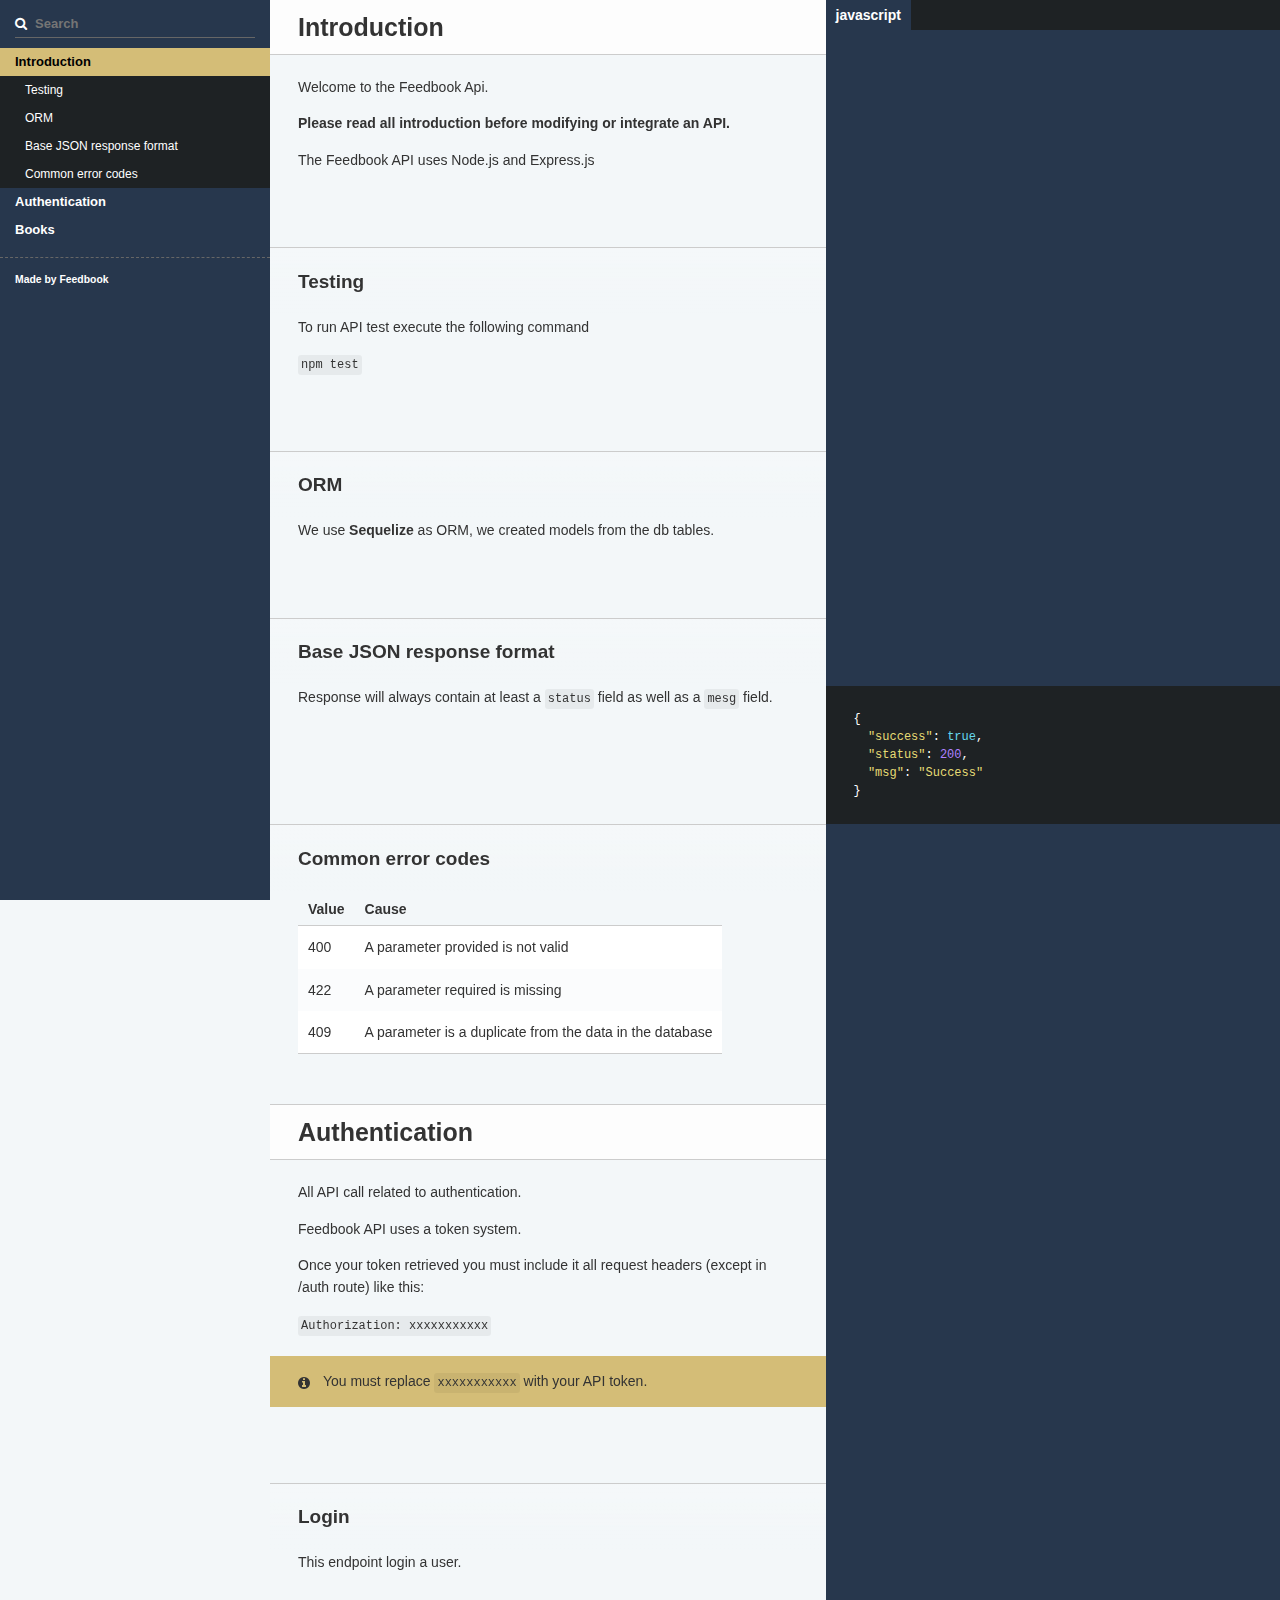
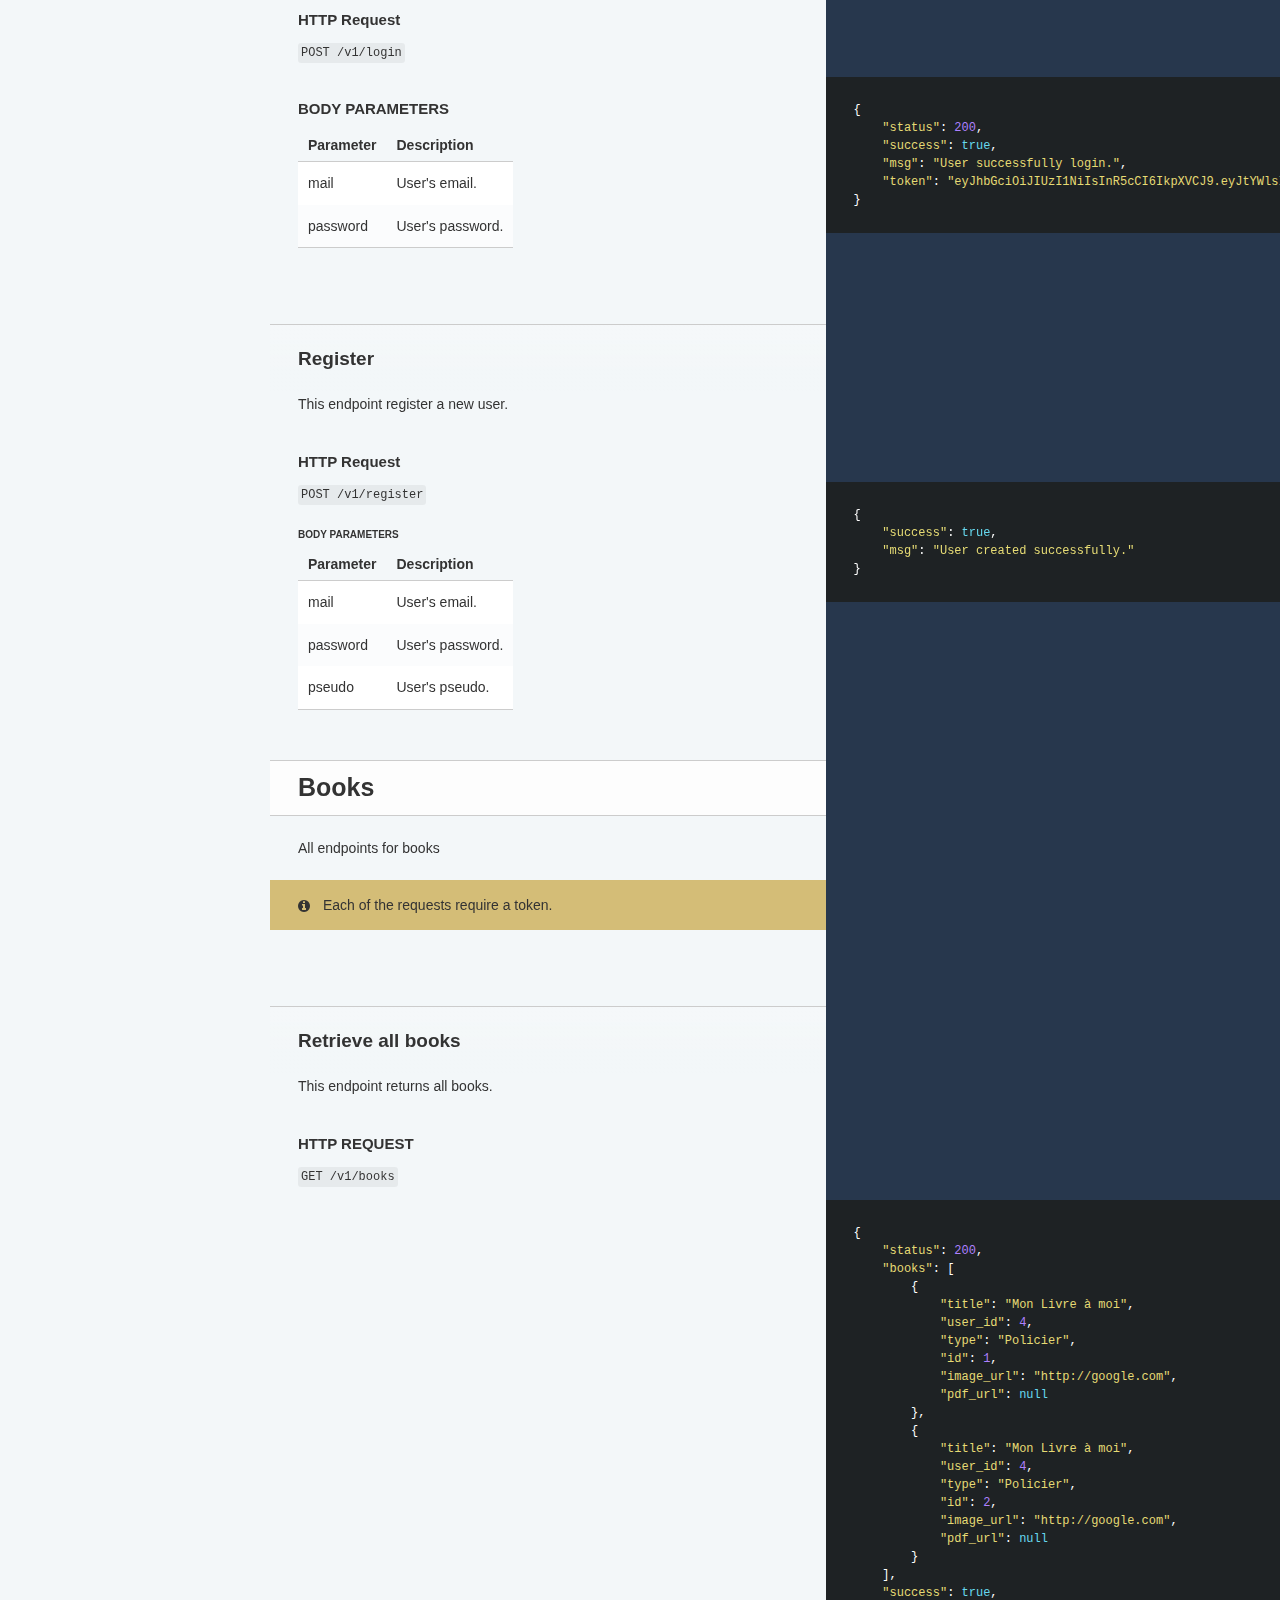
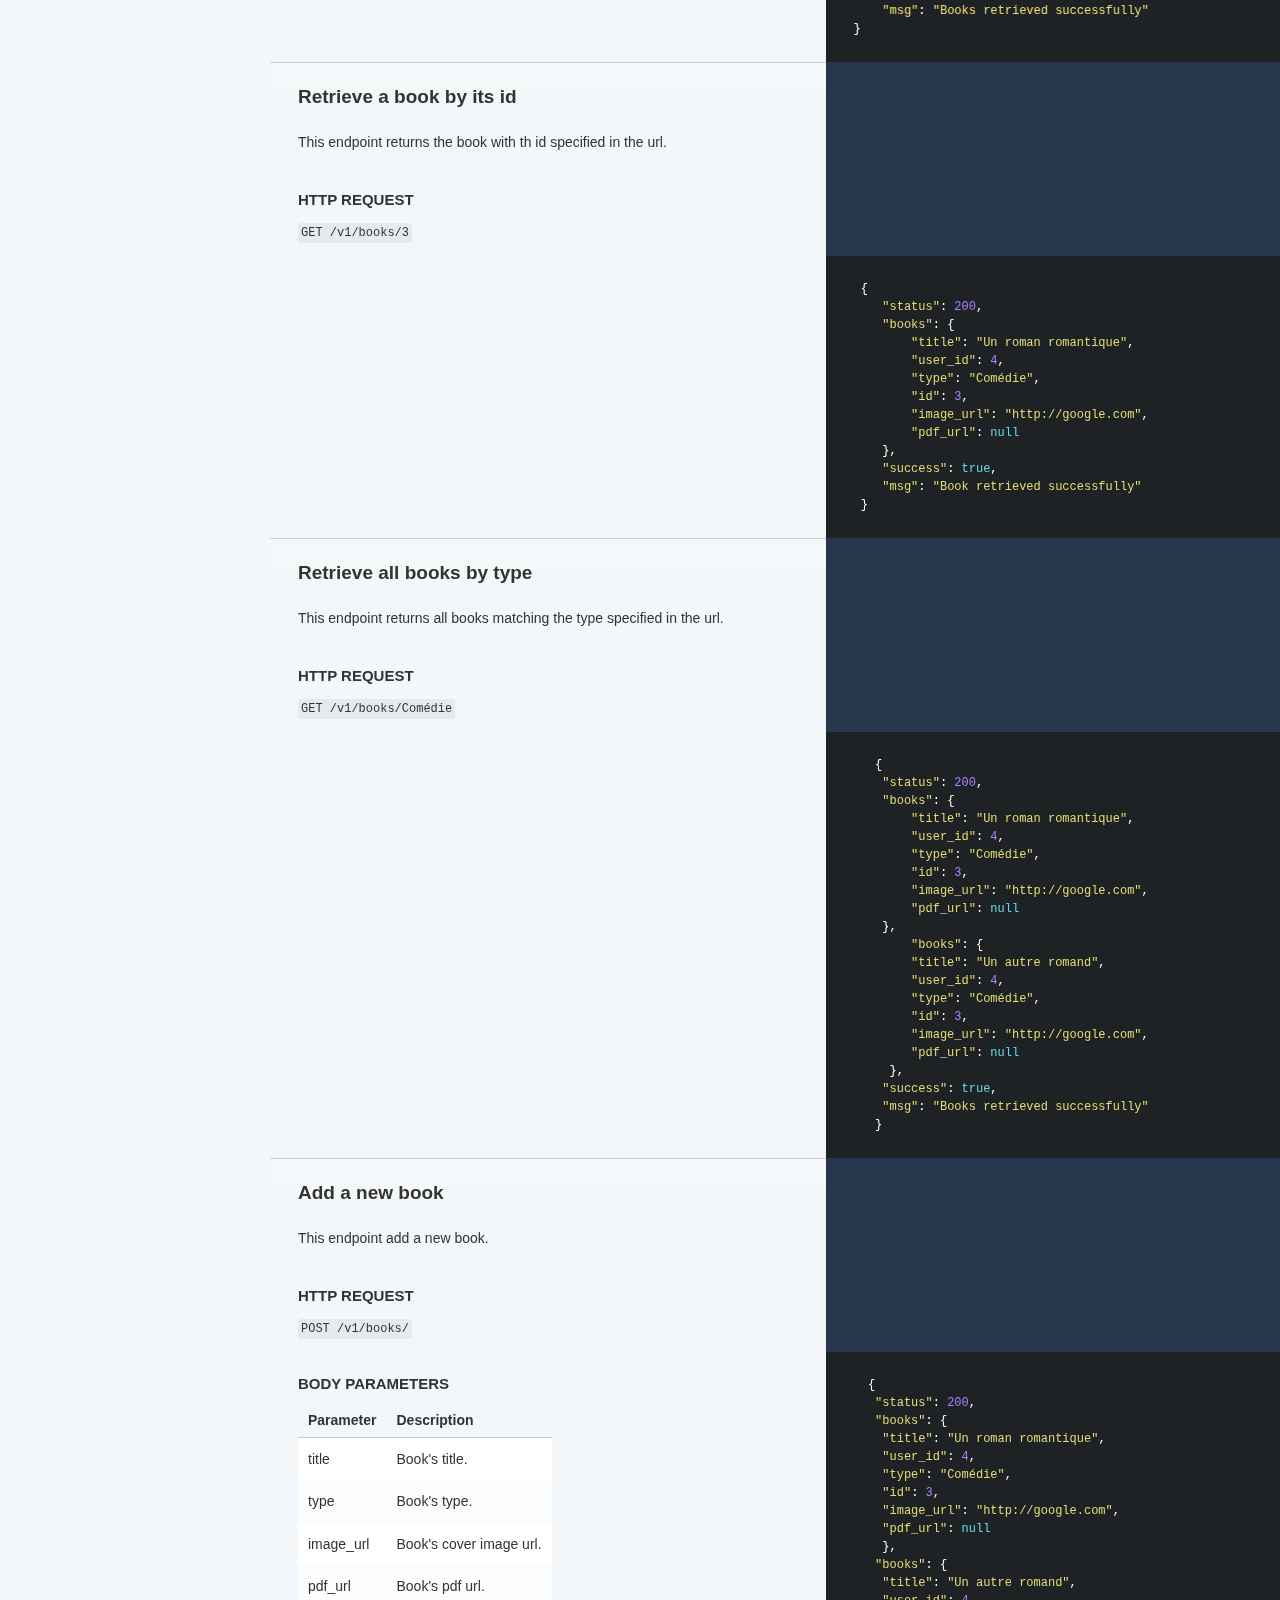
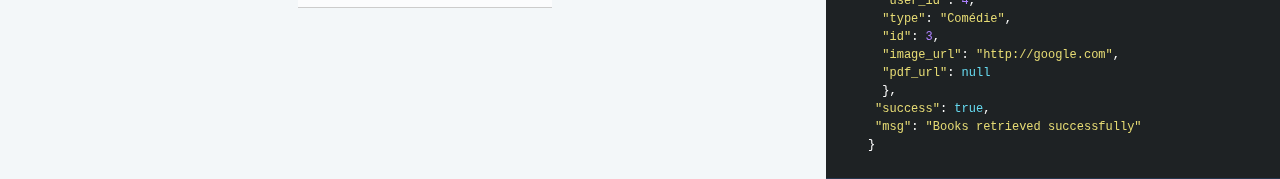
==== build/index.html @ 0ac89d6b "init doc" ====
<!doctype html>
<html>
  <head>
    <meta charset="utf-8">
    <meta content="IE=edge,chrome=1" http-equiv="X-UA-Compatible">
    <meta name="viewport" content="width=device-width, initial-scale=1, maximum-scale=1">
    <title>API Reference</title>

    <style>
      .highlight table td { padding: 5px; }
.highlight table pre { margin: 0; }
.highlight .gh {
  color: #999999;
}
.highlight .sr {
  color: #f6aa11;
}
.highlight .go {
  color: #888888;
}
.highlight .gp {
  color: #555555;
}
.highlight .gs {
}
.highlight .gu {
  color: #aaaaaa;
}
.highlight .nb {
  color: #f6aa11;
}
.highlight .cm {
  color: #75715e;
}
.highlight .cp {
  color: #75715e;
}
.highlight .c1 {
  color: #75715e;
}
.highlight .cs {
  color: #75715e;
}
.highlight .c, .highlight .cd {
  color: #75715e;
}
.highlight .err {
  color: #960050;
}
.highlight .gr {
  color: #960050;
}
.highlight .gt {
  color: #960050;
}
.highlight .gd {
  color: #49483e;
}
.highlight .gi {
  color: #49483e;
}
.highlight .ge {
  color: #49483e;
}
.highlight .kc {
  color: #66d9ef;
}
.highlight .kd {
  color: #66d9ef;
}
.highlight .kr {
  color: #66d9ef;
}
.highlight .no {
  color: #66d9ef;
}
.highlight .kt {
  color: #66d9ef;
}
.highlight .mf {
  color: #ae81ff;
}
.highlight .mh {
  color: #ae81ff;
}
.highlight .il {
  color: #ae81ff;
}
.highlight .mi {
  color: #ae81ff;
}
.highlight .mo {
  color: #ae81ff;
}
.highlight .m, .highlight .mb, .highlight .mx {
  color: #ae81ff;
}
.highlight .sc {
  color: #ae81ff;
}
.highlight .se {
  color: #ae81ff;
}
.highlight .ss {
  color: #ae81ff;
}
.highlight .sd {
  color: #e6db74;
}
.highlight .s2 {
  color: #e6db74;
}
.highlight .sb {
  color: #e6db74;
}
.highlight .sh {
  color: #e6db74;
}
.highlight .si {
  color: #e6db74;
}
.highlight .sx {
  color: #e6db74;
}
.highlight .s1 {
  color: #e6db74;
}
.highlight .s {
  color: #e6db74;
}
.highlight .na {
  color: #a6e22e;
}
.highlight .nc {
  color: #a6e22e;
}
.highlight .nd {
  color: #a6e22e;
}
.highlight .ne {
  color: #a6e22e;
}
.highlight .nf {
  color: #a6e22e;
}
.highlight .vc {
  color: #ffffff;
}
.highlight .nn {
  color: #ffffff;
}
.highlight .nl {
  color: #ffffff;
}
.highlight .ni {
  color: #ffffff;
}
.highlight .bp {
  color: #ffffff;
}
.highlight .vg {
  color: #ffffff;
}
.highlight .vi {
  color: #ffffff;
}
.highlight .nv {
  color: #ffffff;
}
.highlight .w {
  color: #ffffff;
}
.highlight {
  color: #ffffff;
}
.highlight .n, .highlight .py, .highlight .nx {
  color: #ffffff;
}
.highlight .ow {
  color: #f92672;
}
.highlight .nt {
  color: #f92672;
}
.highlight .k, .highlight .kv {
  color: #f92672;
}
.highlight .kn {
  color: #f92672;
}
.highlight .kp {
  color: #f92672;
}
.highlight .o {
  color: #f92672;
}
    </style>
    <link href="stylesheets/screen.css" rel="stylesheet" media="screen" />
    <link href="stylesheets/print.css" rel="stylesheet" media="print" />
      <script src="javascripts/all.js"></script>
  </head>

  <body class="index" data-languages="[&quot;javascript&quot;]">
    <a href="#" id="nav-button">
      <span>
        NAV
        <img src="images/navbar.png" alt="Navbar" />
      </span>
    </a>
    <div class="toc-wrapper">
        <div class="lang-selector">
              <a href="#" data-language-name="javascript">javascript</a>
        </div>
        <div class="search">
          <input type="text" class="search" id="input-search" placeholder="Search">
        </div>
        <ul class="search-results"></ul>
      <div id="toc" class="toc-list-h1">
          <li>
            <a href="#introduction" class="toc-h1 toc-link" data-title="introduction">Introduction</a>
              <ul class="toc-list-h2">
                  <li>
                    <a href="#testing" class="toc-h2 toc-link" data-title="testing">Testing</a>
                  </li>
                  <li>
                    <a href="#orm" class="toc-h2 toc-link" data-title="orm">ORM</a>
                  </li>
                  <li>
                    <a href="#base-json-response-format" class="toc-h2 toc-link" data-title="base-json-response-format">Base JSON response format</a>
                  </li>
                  <li>
                    <a href="#common-error-codes" class="toc-h2 toc-link" data-title="common-error-codes">Common error codes</a>
                  </li>
              </ul>
          </li>
          <li>
            <a href="#authentication" class="toc-h1 toc-link" data-title="authentication">Authentication</a>
              <ul class="toc-list-h2">
                  <li>
                    <a href="#login" class="toc-h2 toc-link" data-title="login">Login</a>
                  </li>
                  <li>
                    <a href="#register" class="toc-h2 toc-link" data-title="register">Register</a>
                  </li>
              </ul>
          </li>
          <li>
            <a href="#books" class="toc-h1 toc-link" data-title="books">Books</a>
              <ul class="toc-list-h2">
                  <li>
                    <a href="#retrieve-all-books" class="toc-h2 toc-link" data-title="retrieve-all-books">Retrieve all books</a>
                  </li>
                  <li>
                    <a href="#retrieve-a-book-by-its-id" class="toc-h2 toc-link" data-title="retrieve-a-book-by-its-id">Retrieve a book by its id</a>
                  </li>
                  <li>
                    <a href="#retrieve-all-books-by-type" class="toc-h2 toc-link" data-title="retrieve-all-books-by-type">Retrieve all books by type</a>
                  </li>
                  <li>
                    <a href="#add-a-new-book" class="toc-h2 toc-link" data-title="add-a-new-book">Add a new book</a>
                  </li>
              </ul>
          </li>
      </div>
        <ul class="toc-footer">
            <li><a href='#'>Made by Feedbook</a></li>
        </ul>
    </div>
    <div class="page-wrapper">
      <div class="dark-box"></div>
      <div class="content">
        <h1 id='introduction'>Introduction</h1>
<p>Welcome to the Feedbook Api.</p>

<p><strong>Please read all introduction before modifying or integrate an API.</strong></p>

<p>The Feedbook API uses Node.js and Express.js</p>
<h2 id='testing'>Testing</h2>
<p>To run API test execute the following command</p>

<p><code>npm test</code></p>
<h2 id='orm'>ORM</h2>
<p>We use <strong>Sequelize</strong> as ORM, we created models from the db tables.</p>
<h2 id='base-json-response-format'>Base JSON response format</h2><pre class="highlight json tab-json"><code><span class="p">{</span><span class="w">
  </span><span class="s2">"success"</span><span class="p">:</span><span class="w"> </span><span class="kc">true</span><span class="p">,</span><span class="w">
  </span><span class="s2">"status"</span><span class="p">:</span><span class="w"> </span><span class="mi">200</span><span class="p">,</span><span class="w">
  </span><span class="s2">"msg"</span><span class="p">:</span><span class="w"> </span><span class="s2">"Success"</span><span class="w">
</span><span class="p">}</span><span class="w">
</span></code></pre>
<p>Response will always contain at least a <code>status</code> field
as well as a <code>mesg</code> field.</p>
<h2 id='common-error-codes'>Common error codes</h2>
<table><thead>
<tr>
<th>Value</th>
<th>Cause</th>
</tr>
</thead><tbody>
<tr>
<td>400</td>
<td>A parameter provided is not valid</td>
</tr>
<tr>
<td>422</td>
<td>A parameter required is missing</td>
</tr>
<tr>
<td>409</td>
<td>A parameter is a duplicate from the data in the database</td>
</tr>
</tbody></table>
<h1 id='authentication'>Authentication</h1>
<p>All API call related to authentication.</p>

<p>Feedbook API uses a token system.</p>

<p>Once your token retrieved you must include it all request headers
(except in /auth route) like this:</p>

<p><code>Authorization: xxxxxxxxxxx</code></p>

<aside class="notice">
You must replace <code>xxxxxxxxxxx</code> with your API token.
</aside>
<h2 id='login'>Login</h2>
<p>This endpoint login a user.</p>
<h3 id='http-request'>HTTP Request</h3>
<p><code>POST /v1/login</code></p>
<pre class="highlight json tab-json"><code><span class="p">{</span><span class="w">
    </span><span class="s2">"status"</span><span class="p">:</span><span class="w"> </span><span class="mi">200</span><span class="p">,</span><span class="w">
    </span><span class="s2">"success"</span><span class="p">:</span><span class="w"> </span><span class="kc">true</span><span class="p">,</span><span class="w">
    </span><span class="s2">"msg"</span><span class="p">:</span><span class="w"> </span><span class="s2">"User successfully login."</span><span class="p">,</span><span class="w">
    </span><span class="s2">"token"</span><span class="p">:</span><span class="w"> </span><span class="s2">"eyJhbGciOiJIUzI1NiIsInR5cCI6IkpXVCJ9.eyJtYWlsIjoiZmVlZGJvb2tAZ21haWwuY29tIiwiaWF0IjoxNTQxMjY0MjUzLCJleHAiOjE1NDEzNTA2NTN9.JfGPHvEMt80O2uTphiXjRM192ILu8k1OdT32C5dla6w"</span><span class="w">
</span><span class="p">}</span><span class="w">
</span></code></pre><h3 id='body-parameters'>BODY PARAMETERS</h3>
<table><thead>
<tr>
<th>Parameter</th>
<th>Description</th>
</tr>
</thead><tbody>
<tr>
<td>mail</td>
<td>User&#39;s email.</td>
</tr>
<tr>
<td>password</td>
<td>User&#39;s password.</td>
</tr>
</tbody></table>
<h2 id='register'>Register</h2>
<p>This endpoint register a new user.</p>
<h3 id='http-request-2'>HTTP Request</h3><pre class="highlight json tab-json"><code><span class="p">{</span><span class="w">
    </span><span class="s2">"success"</span><span class="p">:</span><span class="w"> </span><span class="kc">true</span><span class="p">,</span><span class="w">
    </span><span class="s2">"msg"</span><span class="p">:</span><span class="w"> </span><span class="s2">"User created successfully."</span><span class="w">   
</span><span class="p">}</span><span class="w">
</span></code></pre>
<p><code>POST /v1/register</code></p>
<h4 id='body-parameters-2'>BODY PARAMETERS</h4>
<table><thead>
<tr>
<th>Parameter</th>
<th>Description</th>
</tr>
</thead><tbody>
<tr>
<td>mail</td>
<td>User&#39;s email.</td>
</tr>
<tr>
<td>password</td>
<td>User&#39;s password.</td>
</tr>
<tr>
<td>pseudo</td>
<td>User&#39;s pseudo.</td>
</tr>
</tbody></table>
<h1 id='books'>Books</h1>
<p>All endpoints for books</p>

<aside class="notice">
Each of the requests require a token.
</aside>
<h2 id='retrieve-all-books'>Retrieve all books</h2>
<p>This endpoint returns all books.</p>
<h3 id='http-request-3'>HTTP REQUEST</h3>
<p><code>GET /v1/books</code></p>
<pre class="highlight json tab-json"><code><span class="p">{</span><span class="w">
    </span><span class="s2">"status"</span><span class="p">:</span><span class="w"> </span><span class="mi">200</span><span class="p">,</span><span class="w">
    </span><span class="s2">"books"</span><span class="p">:</span><span class="w"> </span><span class="p">[</span><span class="w">
        </span><span class="p">{</span><span class="w">
            </span><span class="s2">"title"</span><span class="p">:</span><span class="w"> </span><span class="s2">"Mon Livre à moi"</span><span class="p">,</span><span class="w">
            </span><span class="s2">"user_id"</span><span class="p">:</span><span class="w"> </span><span class="mi">4</span><span class="p">,</span><span class="w">
            </span><span class="s2">"type"</span><span class="p">:</span><span class="w"> </span><span class="s2">"Policier"</span><span class="p">,</span><span class="w">
            </span><span class="s2">"id"</span><span class="p">:</span><span class="w"> </span><span class="mi">1</span><span class="p">,</span><span class="w">
            </span><span class="s2">"image_url"</span><span class="p">:</span><span class="w"> </span><span class="s2">"http://google.com"</span><span class="p">,</span><span class="w">
            </span><span class="s2">"pdf_url"</span><span class="p">:</span><span class="w"> </span><span class="kc">null</span><span class="w">
        </span><span class="p">},</span><span class="w">
        </span><span class="p">{</span><span class="w">
            </span><span class="s2">"title"</span><span class="p">:</span><span class="w"> </span><span class="s2">"Mon Livre à moi"</span><span class="p">,</span><span class="w">
            </span><span class="s2">"user_id"</span><span class="p">:</span><span class="w"> </span><span class="mi">4</span><span class="p">,</span><span class="w">
            </span><span class="s2">"type"</span><span class="p">:</span><span class="w"> </span><span class="s2">"Policier"</span><span class="p">,</span><span class="w">
            </span><span class="s2">"id"</span><span class="p">:</span><span class="w"> </span><span class="mi">2</span><span class="p">,</span><span class="w">
            </span><span class="s2">"image_url"</span><span class="p">:</span><span class="w"> </span><span class="s2">"http://google.com"</span><span class="p">,</span><span class="w">
            </span><span class="s2">"pdf_url"</span><span class="p">:</span><span class="w"> </span><span class="kc">null</span><span class="w">
        </span><span class="p">}</span><span class="w">
    </span><span class="p">],</span><span class="w">
    </span><span class="s2">"success"</span><span class="p">:</span><span class="w"> </span><span class="kc">true</span><span class="p">,</span><span class="w">
    </span><span class="s2">"msg"</span><span class="p">:</span><span class="w"> </span><span class="s2">"Books retrieved successfully"</span><span class="w">
</span><span class="p">}</span><span class="w">
</span></code></pre><h2 id='retrieve-a-book-by-its-id'>Retrieve a book by its id</h2>
<p>This endpoint returns the book with th id specified in the url.</p>
<h3 id='http-request-4'>HTTP REQUEST</h3>
<p><code>GET /v1/books/3</code></p>
<pre class="highlight json tab-json"><code><span class="w"> </span><span class="p">{</span><span class="w">
    </span><span class="s2">"status"</span><span class="p">:</span><span class="w"> </span><span class="mi">200</span><span class="p">,</span><span class="w">
    </span><span class="s2">"books"</span><span class="p">:</span><span class="w"> </span><span class="p">{</span><span class="w">
        </span><span class="s2">"title"</span><span class="p">:</span><span class="w"> </span><span class="s2">"Un roman romantique"</span><span class="p">,</span><span class="w">
        </span><span class="s2">"user_id"</span><span class="p">:</span><span class="w"> </span><span class="mi">4</span><span class="p">,</span><span class="w">
        </span><span class="s2">"type"</span><span class="p">:</span><span class="w"> </span><span class="s2">"Comédie"</span><span class="p">,</span><span class="w">
        </span><span class="s2">"id"</span><span class="p">:</span><span class="w"> </span><span class="mi">3</span><span class="p">,</span><span class="w">
        </span><span class="s2">"image_url"</span><span class="p">:</span><span class="w"> </span><span class="s2">"http://google.com"</span><span class="p">,</span><span class="w">
        </span><span class="s2">"pdf_url"</span><span class="p">:</span><span class="w"> </span><span class="kc">null</span><span class="w">
    </span><span class="p">},</span><span class="w">
    </span><span class="s2">"success"</span><span class="p">:</span><span class="w"> </span><span class="kc">true</span><span class="p">,</span><span class="w">
    </span><span class="s2">"msg"</span><span class="p">:</span><span class="w"> </span><span class="s2">"Book retrieved successfully"</span><span class="w">
 </span><span class="p">}</span><span class="w">
</span></code></pre><h2 id='retrieve-all-books-by-type'>Retrieve all books by type</h2>
<p>This endpoint returns all books matching the type specified in the url.</p>
<h3 id='http-request-5'>HTTP REQUEST</h3>
<p><code>GET /v1/books/Comédie</code></p>
<pre class="highlight json tab-json"><code><span class="w">   </span><span class="p">{</span><span class="w">
    </span><span class="s2">"status"</span><span class="p">:</span><span class="w"> </span><span class="mi">200</span><span class="p">,</span><span class="w">
    </span><span class="s2">"books"</span><span class="p">:</span><span class="w"> </span><span class="p">{</span><span class="w">
        </span><span class="s2">"title"</span><span class="p">:</span><span class="w"> </span><span class="s2">"Un roman romantique"</span><span class="p">,</span><span class="w">
        </span><span class="s2">"user_id"</span><span class="p">:</span><span class="w"> </span><span class="mi">4</span><span class="p">,</span><span class="w">
        </span><span class="s2">"type"</span><span class="p">:</span><span class="w"> </span><span class="s2">"Comédie"</span><span class="p">,</span><span class="w">
        </span><span class="s2">"id"</span><span class="p">:</span><span class="w"> </span><span class="mi">3</span><span class="p">,</span><span class="w">
        </span><span class="s2">"image_url"</span><span class="p">:</span><span class="w"> </span><span class="s2">"http://google.com"</span><span class="p">,</span><span class="w">
        </span><span class="s2">"pdf_url"</span><span class="p">:</span><span class="w"> </span><span class="kc">null</span><span class="w">
    </span><span class="p">},</span><span class="w">
        </span><span class="s2">"books"</span><span class="p">:</span><span class="w"> </span><span class="p">{</span><span class="w">
        </span><span class="s2">"title"</span><span class="p">:</span><span class="w"> </span><span class="s2">"Un autre romand"</span><span class="p">,</span><span class="w">
        </span><span class="s2">"user_id"</span><span class="p">:</span><span class="w"> </span><span class="mi">4</span><span class="p">,</span><span class="w">
        </span><span class="s2">"type"</span><span class="p">:</span><span class="w"> </span><span class="s2">"Comédie"</span><span class="p">,</span><span class="w">
        </span><span class="s2">"id"</span><span class="p">:</span><span class="w"> </span><span class="mi">3</span><span class="p">,</span><span class="w">
        </span><span class="s2">"image_url"</span><span class="p">:</span><span class="w"> </span><span class="s2">"http://google.com"</span><span class="p">,</span><span class="w">
        </span><span class="s2">"pdf_url"</span><span class="p">:</span><span class="w"> </span><span class="kc">null</span><span class="w">
     </span><span class="p">},</span><span class="w">
    </span><span class="s2">"success"</span><span class="p">:</span><span class="w"> </span><span class="kc">true</span><span class="p">,</span><span class="w">
    </span><span class="s2">"msg"</span><span class="p">:</span><span class="w"> </span><span class="s2">"Books retrieved successfully"</span><span class="w">
   </span><span class="p">}</span><span class="w">
</span></code></pre><h2 id='add-a-new-book'>Add a new book</h2>
<p>This endpoint add a new book.</p>
<h3 id='http-request-6'>HTTP REQUEST</h3>
<p><code>POST /v1/books/</code></p>
<pre class="highlight json tab-json"><code><span class="w">  </span><span class="p">{</span><span class="w">
   </span><span class="s2">"status"</span><span class="p">:</span><span class="w"> </span><span class="mi">200</span><span class="p">,</span><span class="w">
   </span><span class="s2">"books"</span><span class="p">:</span><span class="w"> </span><span class="p">{</span><span class="w">
    </span><span class="s2">"title"</span><span class="p">:</span><span class="w"> </span><span class="s2">"Un roman romantique"</span><span class="p">,</span><span class="w">
    </span><span class="s2">"user_id"</span><span class="p">:</span><span class="w"> </span><span class="mi">4</span><span class="p">,</span><span class="w">
    </span><span class="s2">"type"</span><span class="p">:</span><span class="w"> </span><span class="s2">"Comédie"</span><span class="p">,</span><span class="w">
    </span><span class="s2">"id"</span><span class="p">:</span><span class="w"> </span><span class="mi">3</span><span class="p">,</span><span class="w">
    </span><span class="s2">"image_url"</span><span class="p">:</span><span class="w"> </span><span class="s2">"http://google.com"</span><span class="p">,</span><span class="w">
    </span><span class="s2">"pdf_url"</span><span class="p">:</span><span class="w"> </span><span class="kc">null</span><span class="w">
    </span><span class="p">},</span><span class="w">
   </span><span class="s2">"books"</span><span class="p">:</span><span class="w"> </span><span class="p">{</span><span class="w">
    </span><span class="s2">"title"</span><span class="p">:</span><span class="w"> </span><span class="s2">"Un autre romand"</span><span class="p">,</span><span class="w">
    </span><span class="s2">"user_id"</span><span class="p">:</span><span class="w"> </span><span class="mi">4</span><span class="p">,</span><span class="w">
    </span><span class="s2">"type"</span><span class="p">:</span><span class="w"> </span><span class="s2">"Comédie"</span><span class="p">,</span><span class="w">
    </span><span class="s2">"id"</span><span class="p">:</span><span class="w"> </span><span class="mi">3</span><span class="p">,</span><span class="w">
    </span><span class="s2">"image_url"</span><span class="p">:</span><span class="w"> </span><span class="s2">"http://google.com"</span><span class="p">,</span><span class="w">
    </span><span class="s2">"pdf_url"</span><span class="p">:</span><span class="w"> </span><span class="kc">null</span><span class="w">
    </span><span class="p">},</span><span class="w">
   </span><span class="s2">"success"</span><span class="p">:</span><span class="w"> </span><span class="kc">true</span><span class="p">,</span><span class="w">
   </span><span class="s2">"msg"</span><span class="p">:</span><span class="w"> </span><span class="s2">"Books retrieved successfully"</span><span class="w">
  </span><span class="p">}</span><span class="w">
</span></code></pre><h3 id='body-parameters-3'>BODY PARAMETERS</h3>
<table><thead>
<tr>
<th>Parameter</th>
<th>Description</th>
</tr>
</thead><tbody>
<tr>
<td>title</td>
<td>Book&#39;s title.</td>
</tr>
<tr>
<td>type</td>
<td>Book&#39;s type.</td>
</tr>
<tr>
<td>image_url</td>
<td>Book&#39;s cover image url.</td>
</tr>
<tr>
<td>pdf_url</td>
<td>Book&#39;s pdf url.</td>
</tr>
</tbody></table>

      </div>
      <div class="dark-box">
          <div class="lang-selector">
                <a href="#" data-language-name="javascript">javascript</a>
          </div>
      </div>
    </div>
  </body>
</html>
---- build/stylesheets/screen.css ----
/*! normalize.css v3.0.2 | MIT License | git.io/normalize */html{font-family:sans-serif;-ms-text-size-adjust:100%;-webkit-text-size-adjust:100%}body{margin:0}article,aside,details,figcaption,figure,footer,header,hgroup,main,menu,nav,section,summary{display:block}audio,canvas,progress,video{display:inline-block;vertical-align:baseline}audio:not([controls]){display:none;height:0}[hidden],template{display:none}a{background-color:transparent}a:active,a:hover{outline:0}abbr[title]{border-bottom:1px dotted}b,strong{font-weight:bold}dfn{font-style:italic}h1{font-size:2em;margin:0.67em 0}mark{background:#ff0;color:#000}small{font-size:80%}sub,sup{font-size:75%;line-height:0;position:relative;vertical-align:baseline}sup{top:-0.5em}sub{bottom:-0.25em}img{border:0}svg:not(:root){overflow:hidden}figure{margin:1em 40px}hr{box-sizing:content-box;height:0}pre{overflow:auto}code,kbd,pre,samp{font-family:monospace, monospace;font-size:1em}button,input,optgroup,select,textarea{color:inherit;font:inherit;margin:0}button{overflow:visible}button,select{text-transform:none}button,html input[type="button"],input[type="reset"],input[type="submit"]{-webkit-appearance:button;cursor:pointer}button[disabled],html input[disabled]{cursor:default}button::-moz-focus-inner,input::-moz-focus-inner{border:0;padding:0}input{line-height:normal}input[type="checkbox"],input[type="radio"]{box-sizing:border-box;padding:0}input[type="number"]::-webkit-inner-spin-button,input[type="number"]::-webkit-outer-spin-button{height:auto}input[type="search"]{-webkit-appearance:textfield;box-sizing:content-box}input[type="search"]::-webkit-search-cancel-button,input[type="search"]::-webkit-search-decoration{-webkit-appearance:none}fieldset{border:1px solid #c0c0c0;margin:0 2px;padding:0.35em 0.625em 0.75em}legend{border:0;padding:0}textarea{overflow:auto}optgroup{font-weight:bold}table{border-collapse:collapse;border-spacing:0}td,th{padding:0}.content h1,.content h2,.content h3,.content h4,.content h5,.content h6,html,body{font-family:-apple-system, BlinkMacSystemFont, "Segoe UI", Roboto, Helvetica, Arial, sans-serif, "Apple Color Emoji", "Segoe UI Emoji", "Segoe UI Symbol";font-size:14px}.content h1,.content h2,.content h3,.content h4,.content h5,.content h6{font-weight:bold}.content code,.content pre{font-family:Consolas, Menlo, Monaco, "Lucida Console", "Liberation Mono", "DejaVu Sans Mono", "Bitstream Vera Sans Mono", "Courier New", monospace, serif;font-size:12px;line-height:1.5}.content code{word-break:break-all;-webkit-hyphens:auto;-ms-hyphens:auto;hyphens:auto}@font-face{font-family:'slate';src:url(../fonts/slate.eot?-syv14m);src:url(../fonts/slate.eot?#iefix-syv14m) format("embedded-opentype"),url(../fonts/slate.woff2?-syv14m) format("woff2"),url(../fonts/slate.woff?-syv14m) format("woff"),url(../fonts/slate.ttf?-syv14m) format("truetype"),url(../fonts/slate.svg?-syv14m#slate) format("svg");font-weight:normal;font-style:normal}.content aside.warning:before,.content aside.notice:before,.content aside.success:before,.toc-wrapper>.search:before{font-family:'slate';speak:none;font-style:normal;font-weight:normal;font-variant:normal;text-transform:none;line-height:1}.content aside.warning:before{content:"\e600"}.content aside.notice:before{content:"\e602"}.content aside.success:before{content:"\e606"}.toc-wrapper>.search:before{content:"\e607"}html,body{color:#333;padding:0;margin:0;-webkit-font-smoothing:antialiased;-moz-osx-font-smoothing:grayscale;background-color:#F3F7F9;height:100%;-webkit-text-size-adjust:none}#toc>ul>li>a>span{float:right;background-color:#2484FF;border-radius:40px;width:20px}.toc-wrapper{transition:left 0.3s ease-in-out;overflow-y:auto;overflow-x:hidden;position:fixed;z-index:30;top:0;left:0;bottom:0;width:270px;background-color:#27374D;font-size:13px;font-weight:bold}.toc-wrapper .lang-selector{display:none}.toc-wrapper .lang-selector a{padding-top:0.5em;padding-bottom:0.5em}.toc-wrapper .logo{display:block;max-width:100%;margin-bottom:0px}.toc-wrapper>.search{position:relative}.toc-wrapper>.search input{background:#27374D;border-width:0 0 1px 0;border-color:#666;padding:6px 0 6px 20px;box-sizing:border-box;margin:10px 15px;width:240px;outline:none;color:#fff;border-radius:0}.toc-wrapper>.search:before{position:absolute;top:17px;left:15px;color:#fff}.toc-wrapper .search-results{margin-top:0;box-sizing:border-box;height:0;overflow-y:auto;overflow-x:hidden;transition-property:height, margin;transition-duration:180ms;transition-timing-function:ease-in-out;background:#1E2224}.toc-wrapper .search-results.visible{height:30%;margin-bottom:1em}.toc-wrapper .search-results li{margin:1em 15px;line-height:1}.toc-wrapper .search-results a{color:#fff;text-decoration:none}.toc-wrapper .search-results a:hover{text-decoration:underline}.toc-wrapper ul,.toc-wrapper li{list-style:none;margin:0;padding:0;line-height:28px}.toc-wrapper li{color:#fff;transition-property:background;transition-timing-function:linear;transition-duration:200ms}.toc-wrapper .toc-link.active{background-color:#d4bd77;color:#000000}.toc-wrapper .toc-link.active-parent{background-color:#1E2224;color:#fff}.toc-wrapper .toc-list-h2{display:none;background-color:#1E2224;font-weight:500}.toc-wrapper .toc-h2{padding-left:25px;font-size:12px}.toc-wrapper .toc-footer{padding:1em 0;margin-top:1em;border-top:1px dashed #666}.toc-wrapper .toc-footer li,.toc-wrapper .toc-footer a{color:#fff;text-decoration:none}.toc-wrapper .toc-footer a:hover{text-decoration:underline}.toc-wrapper .toc-footer li{font-size:0.8em;line-height:1.7;text-decoration:none}.toc-link,.toc-footer li{padding:0 15px 0 15px;display:block;overflow-x:hidden;white-space:nowrap;text-overflow:ellipsis;text-decoration:none;color:#fff;transition-property:background;transition-timing-function:linear;transition-duration:130ms}#nav-button{padding:0 1.5em 5em 0;display:none;position:fixed;top:0;left:0;z-index:100;color:#000;text-decoration:none;font-weight:bold;opacity:0.7;line-height:16px;transition:left 0.3s ease-in-out}#nav-button span{display:block;padding:6px 6px 6px;background-color:rgba(243,247,249,0.7);transform-origin:0 0;transform:rotate(-90deg) translate(-100%, 0);border-radius:0 0 0 5px}#nav-button img{height:16px;vertical-align:bottom}#nav-button:hover{opacity:1}#nav-button.open{left:270px}.page-wrapper{margin-left:270px;position:relative;z-index:10;background-color:#F3F7F9;min-height:100%;padding-bottom:1px}.page-wrapper .dark-box{width:45%;background-color:#27374D;position:absolute;right:0;top:0;bottom:0}.page-wrapper .lang-selector{position:fixed;z-index:50;border-bottom:5px solid #27374D}.lang-selector{background-color:#1E2224;width:100%;font-weight:bold}.lang-selector a{display:block;float:left;color:#fff;text-decoration:none;padding:0 10px;line-height:30px;outline:0}.lang-selector a:active,.lang-selector a:focus{background-color:#111;color:#fff}.lang-selector a.active{background-color:#27374D;color:#fff}.lang-selector:after{content:'';clear:both;display:block}.content{-webkit-transform:translateZ(0);position:relative;z-index:30}.content:after{content:'';display:block;clear:both}.content>h1,.content>h2,.content>h3,.content>h4,.content>h5,.content>h6,.content>p,.content>table,.content>ul,.content>ol,.content>aside,.content>dl{margin-right:45%;padding:0 28px;box-sizing:border-box;display:block}.content>ul,.content>ol{padding-left:43px}.content>h1,.content>h2,.content>div{clear:both}.content h1{font-size:25px;padding-top:0.5em;padding-bottom:0.5em;margin-bottom:21px;margin-top:2em;border-top:1px solid #ccc;border-bottom:1px solid #ccc;background-color:#fdfdfd}.content h1:first-child,.content div:first-child+h1{border-top-width:0;margin-top:0}.content h2{font-size:19px;margin-top:4em;margin-bottom:0;border-top:1px solid #ccc;padding-top:1.2em;padding-bottom:1.2em;background-image:linear-gradient(to bottom, rgba(255,255,255,0.2), rgba(255,255,255,0))}.content h1+h2,.content h1+div+h2{margin-top:-21px;border-top:none}.content h3,.content h4,.content h5,.content h6{font-size:15px;margin-top:2.5em;margin-bottom:0.8em}.content h4,.content h5,.content h6{font-size:10px}.content hr{margin:2em 0;border-top:2px solid #27374D;border-bottom:2px solid #F3F7F9}.content table{margin-bottom:1em;overflow:auto}.content table th,.content table td{text-align:left;vertical-align:top;line-height:1.6}.content table th code,.content table td code{white-space:nowrap}.content table th{padding:5px 10px;border-bottom:1px solid #ccc;vertical-align:bottom}.content table td{padding:10px}.content table tr:last-child{border-bottom:1px solid #ccc}.content table tr:nth-child(odd)>td{background-color:white}.content table tr:nth-child(even)>td{background-color:#fbfcfd}.content dt{font-weight:bold}.content dd{margin-left:15px}.content p,.content li,.content dt,.content dd{line-height:1.6;margin-top:0}.content img{max-width:100%}.content code{background-color:rgba(0,0,0,0.05);padding:3px;border-radius:3px}.content pre>code{background-color:transparent;padding:0}.content aside{padding-top:1em;padding-bottom:1em;margin-top:1.5em;margin-bottom:1.5em;background:#d4bd77;line-height:1.6}.content aside.warning{background-color:#c97a7e}.content aside.success{background-color:#6ac174}.content aside:before{vertical-align:middle;padding-right:0.5em;font-size:14px}.content .search-highlight{padding:2px;margin:-3px;border-radius:4px;border:1px solid #F7E633;background:linear-gradient(to top left, #F7E633 0%, #F1D32F 100%)}.content pre,.content blockquote{background-color:#1E2224;color:#fff;margin:0;width:45%;float:right;clear:right;box-sizing:border-box}.content pre>p,.content blockquote>p{margin:0}.content pre a,.content blockquote a{color:#fff;text-decoration:none;border-bottom:dashed 1px #ccc}.content pre{padding-top:2em;padding-bottom:2em;padding:2em 28px}.content blockquote>p{background-color:#191D1F;padding:13px 2em;color:#eee}@media (max-width: 930px){.toc-wrapper{left:-270px}.toc-wrapper.open{left:0}.page-wrapper{margin-left:0}#nav-button{display:block}.toc-link{padding-top:0.3em;padding-bottom:0.3em}}@media (max-width: 660px){.dark-box{display:none}.content>h1,.content>h2,.content>h3,.content>h4,.content>h5,.content>h6,.content>p,.content>table,.content>ul,.content>ol,.content>aside,.content>dl{margin-right:0}.toc-wrapper .lang-selector{display:block}.page-wrapper .lang-selector{display:none}.content pre,.content blockquote{width:auto;float:none}.content>pre+h1,.content>blockquote+h1,.content>pre+h2,.content>blockquote+h2,.content>pre+h3,.content>blockquote+h3,.content>pre+h4,.content>blockquote+h4,.content>pre+h5,.content>blockquote+h5,.content>pre+h6,.content>blockquote+h6,.content>pre+p,.content>blockquote+p,.content>pre+table,.content>blockquote+table,.content>pre+ul,.content>blockquote+ul,.content>pre+ol,.content>blockquote+ol,.content>pre+aside,.content>blockquote+aside,.content>pre+dl,.content>blockquote+dl{margin-top:28px}}.highlight .c,.highlight .cm,.highlight .c1,.highlight .cs{color:#909090}.highlight,.highlight .w{background-color:#1E2224}
---- build/stylesheets/print.css ----
/*! normalize.css v3.0.2 | MIT License | git.io/normalize */html{font-family:sans-serif;-ms-text-size-adjust:100%;-webkit-text-size-adjust:100%}body{margin:0}article,aside,details,figcaption,figure,footer,header,hgroup,main,menu,nav,section,summary{display:block}audio,canvas,progress,video{display:inline-block;vertical-align:baseline}audio:not([controls]){display:none;height:0}[hidden],template{display:none}a{background-color:transparent}a:active,a:hover{outline:0}abbr[title]{border-bottom:1px dotted}b,strong{font-weight:bold}dfn{font-style:italic}h1{font-size:2em;margin:0.67em 0}mark{background:#ff0;color:#000}small{font-size:80%}sub,sup{font-size:75%;line-height:0;position:relative;vertical-align:baseline}sup{top:-0.5em}sub{bottom:-0.25em}img{border:0}svg:not(:root){overflow:hidden}figure{margin:1em 40px}hr{box-sizing:content-box;height:0}pre{overflow:auto}code,kbd,pre,samp{font-family:monospace, monospace;font-size:1em}button,input,optgroup,select,textarea{color:inherit;font:inherit;margin:0}button{overflow:visible}button,select{text-transform:none}button,html input[type="button"],input[type="reset"],input[type="submit"]{-webkit-appearance:button;cursor:pointer}button[disabled],html input[disabled]{cursor:default}button::-moz-focus-inner,input::-moz-focus-inner{border:0;padding:0}input{line-height:normal}input[type="checkbox"],input[type="radio"]{box-sizing:border-box;padding:0}input[type="number"]::-webkit-inner-spin-button,input[type="number"]::-webkit-outer-spin-button{height:auto}input[type="search"]{-webkit-appearance:textfield;box-sizing:content-box}input[type="search"]::-webkit-search-cancel-button,input[type="search"]::-webkit-search-decoration{-webkit-appearance:none}fieldset{border:1px solid #c0c0c0;margin:0 2px;padding:0.35em 0.625em 0.75em}legend{border:0;padding:0}textarea{overflow:auto}optgroup{font-weight:bold}table{border-collapse:collapse;border-spacing:0}td,th{padding:0}.content h1,.content h2,.content h3,.content h4,body{font-family:-apple-system, BlinkMacSystemFont, "Segoe UI", Roboto, Helvetica, Arial, sans-serif, "Apple Color Emoji", "Segoe UI Emoji", "Segoe UI Symbol";font-size:14px}.content h1,.content h2,.content h3,.content h4{font-weight:bold}.content pre,.content code{font-family:Consolas, Menlo, Monaco, "Lucida Console", "Liberation Mono", "DejaVu Sans Mono", "Bitstream Vera Sans Mono", "Courier New", monospace, serif;font-size:12px;line-height:1.5}.content pre,.content code{word-break:break-all;-webkit-hyphens:auto;-ms-hyphens:auto;hyphens:auto}@font-face{font-family:'slate';src:url(../fonts/slate.eot?-syv14m);src:url(../fonts/slate.eot?#iefix-syv14m) format("embedded-opentype"),url(../fonts/slate.woff2?-syv14m) format("woff2"),url(../fonts/slate.woff?-syv14m) format("woff"),url(../fonts/slate.ttf?-syv14m) format("truetype"),url(../fonts/slate.svg?-syv14m#slate) format("svg");font-weight:normal;font-style:normal}.content aside.warning:before,.content aside.notice:before,.content aside.success:before{font-family:'slate';speak:none;font-style:normal;font-weight:normal;font-variant:normal;text-transform:none;line-height:1}.content aside.warning:before{content:"\e600"}.content aside.notice:before{content:"\e602"}.content aside.success:before{content:"\e606"}.tocify,.toc-footer,.lang-selector,.search,#nav-button{display:none}.tocify-wrapper>img{margin:0 auto;display:block}.content{font-size:12px}.content pre,.content code{border:1px solid #999;border-radius:5px;font-size:0.8em}.content pre code{border:0}.content pre{padding:1.3em}.content code{padding:0.2em}.content table{border:1px solid #999}.content table tr{border-bottom:1px solid #999}.content table td,.content table th{padding:0.7em}.content p{line-height:1.5}.content a{text-decoration:none;color:#000}.content h1{font-size:2.5em;padding-top:0.5em;padding-bottom:0.5em;margin-top:1em;margin-bottom:21px;border:2px solid #ccc;border-width:2px 0;text-align:center}.content h2{font-size:1.8em;margin-top:2em;border-top:2px solid #ccc;padding-top:0.8em}.content h1+h2,.content h1+div+h2{border-top:none;padding-top:0;margin-top:0}.content h3,.content h4{font-size:0.8em;margin-top:1.5em;margin-bottom:0.8em;text-transform:uppercase}.content h5,.content h6{text-transform:uppercase}.content aside{padding:1em;border:1px solid #ccc;border-radius:5px;margin-top:1.5em;margin-bottom:1.5em;line-height:1.6}.content aside:before{vertical-align:middle;padding-right:0.5em;font-size:14px}
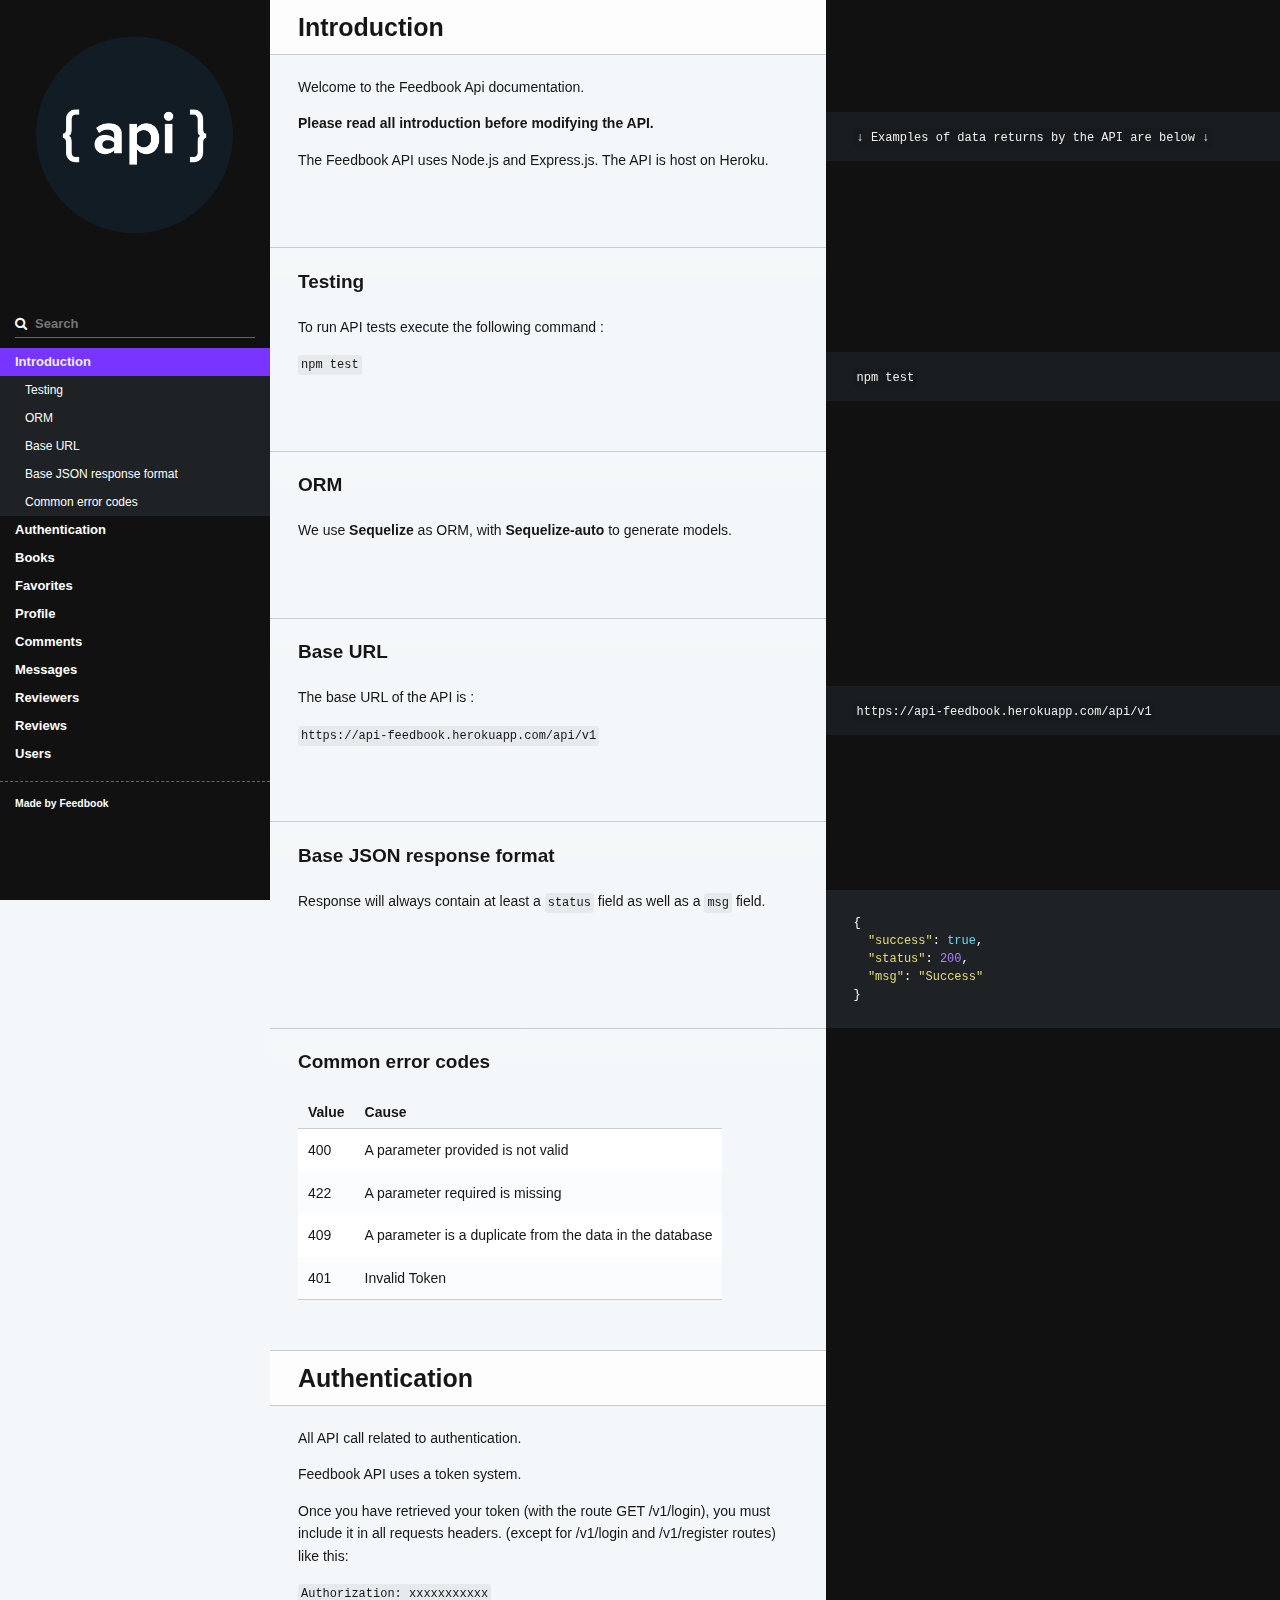
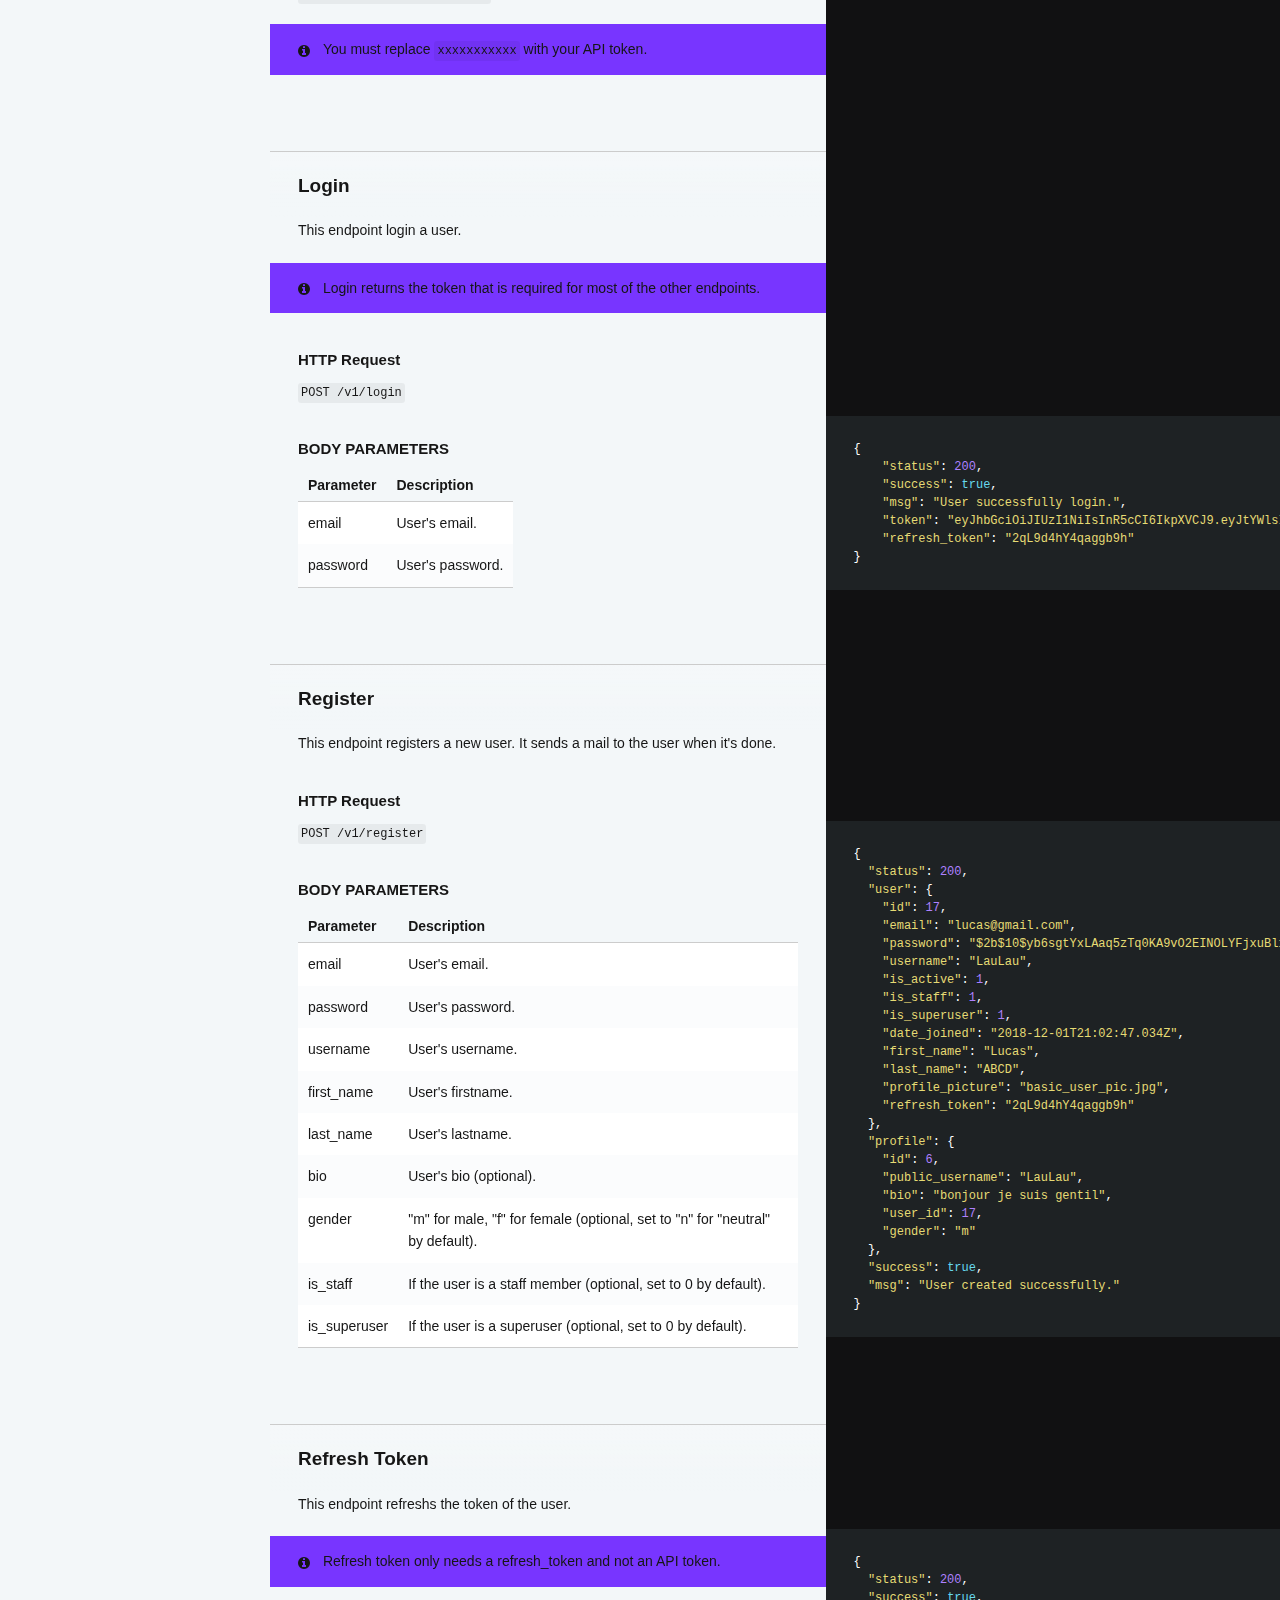
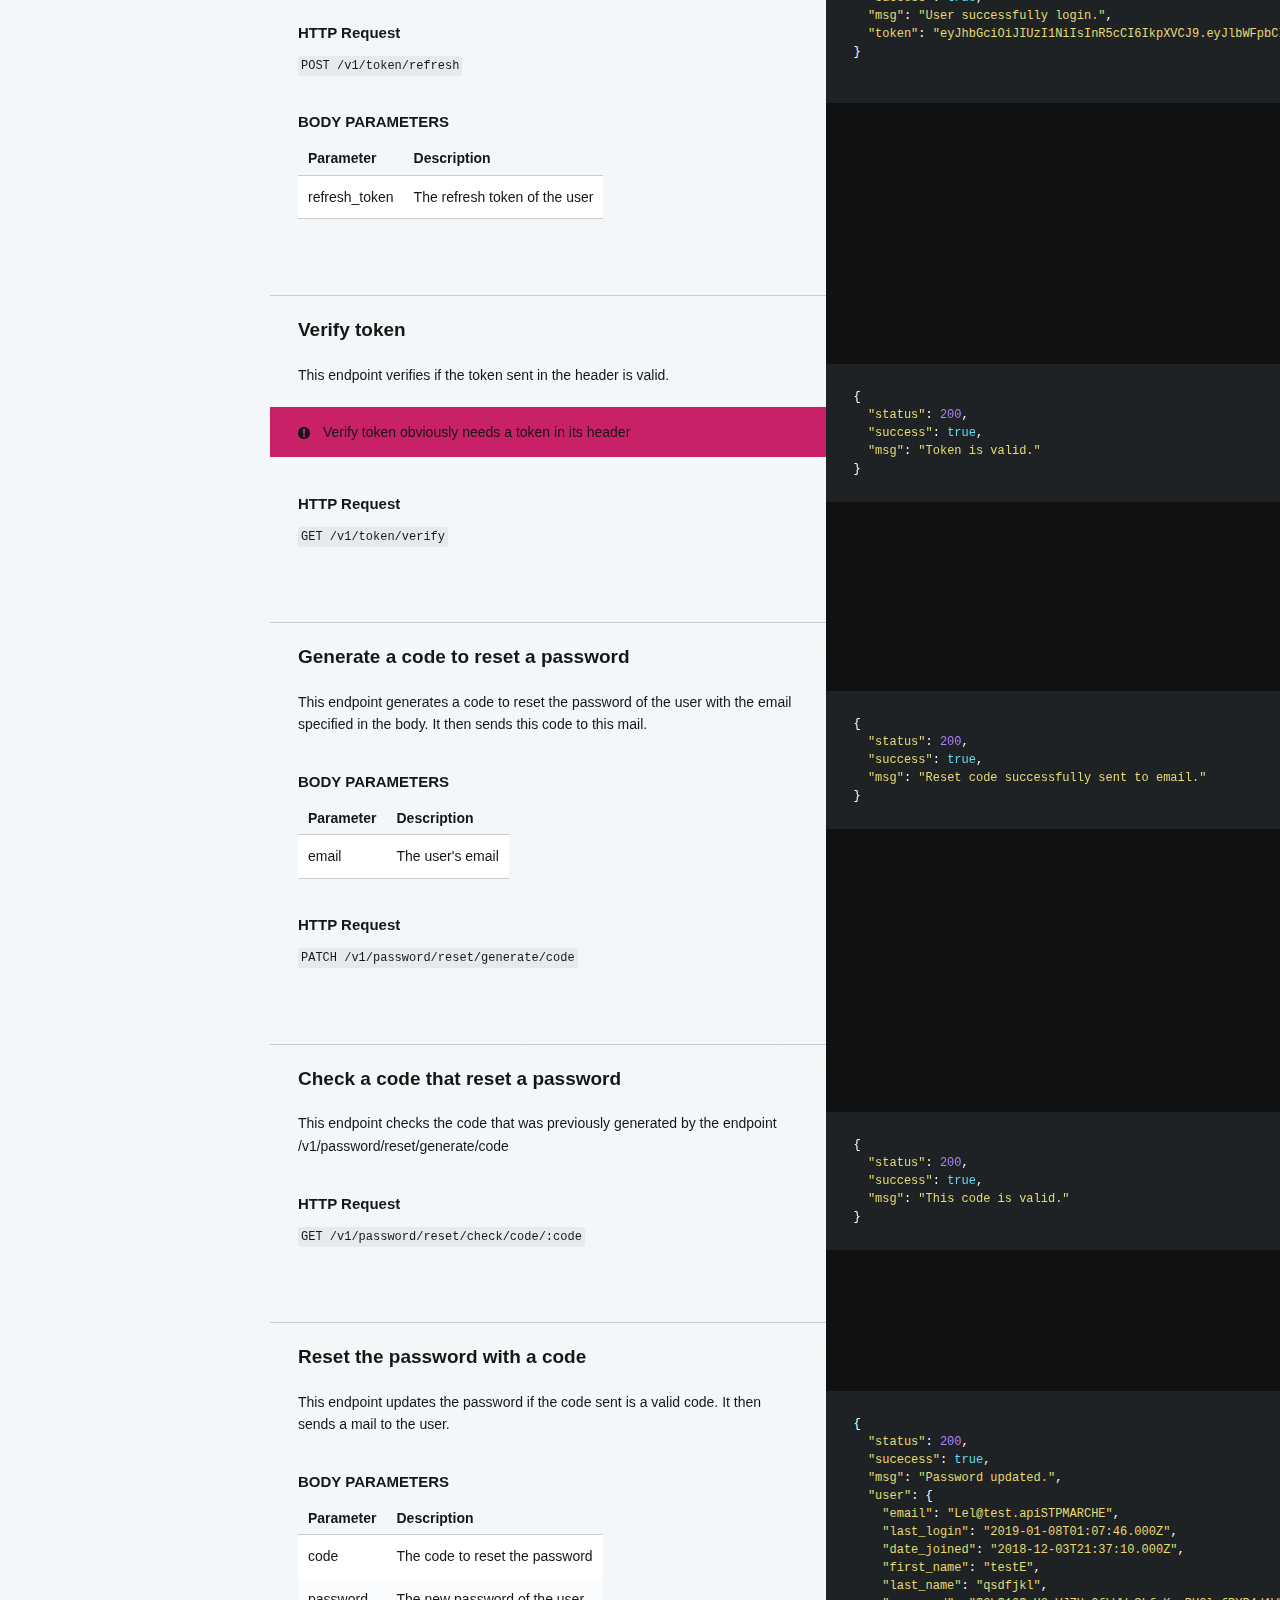
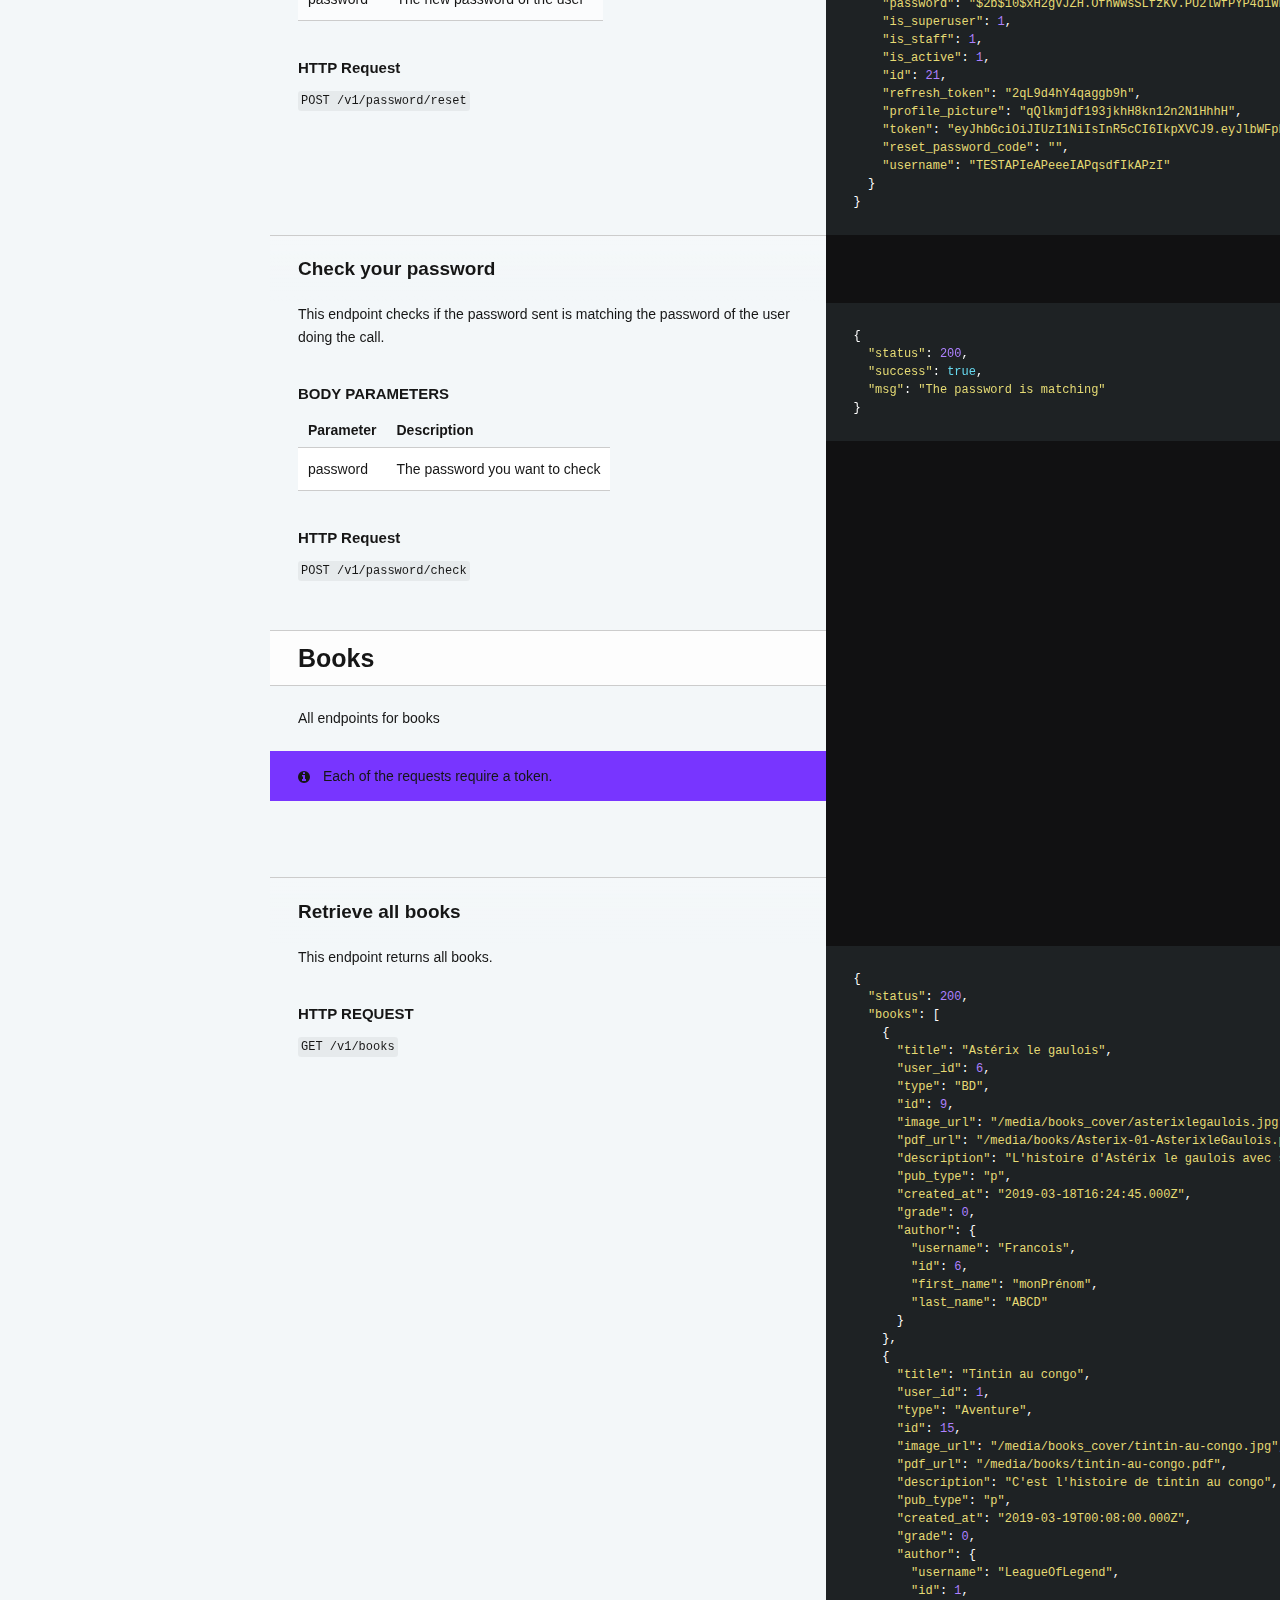
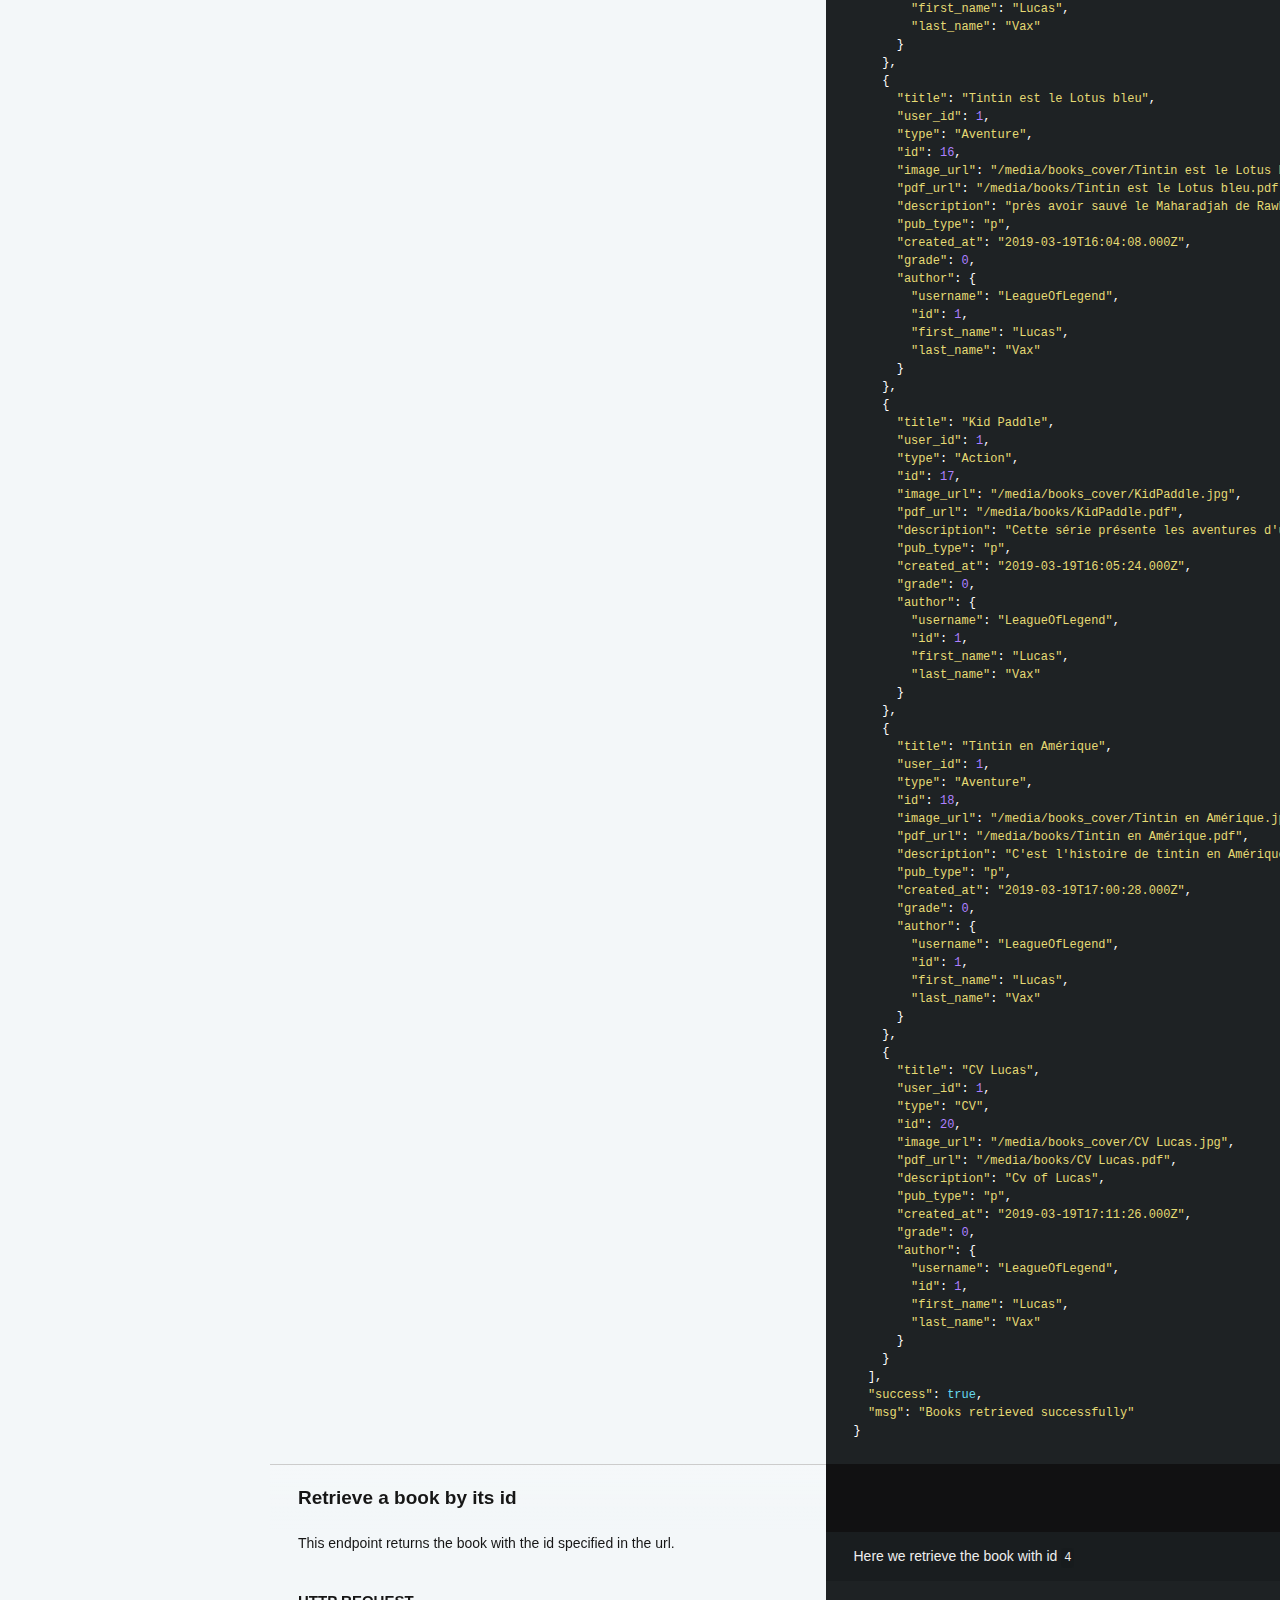
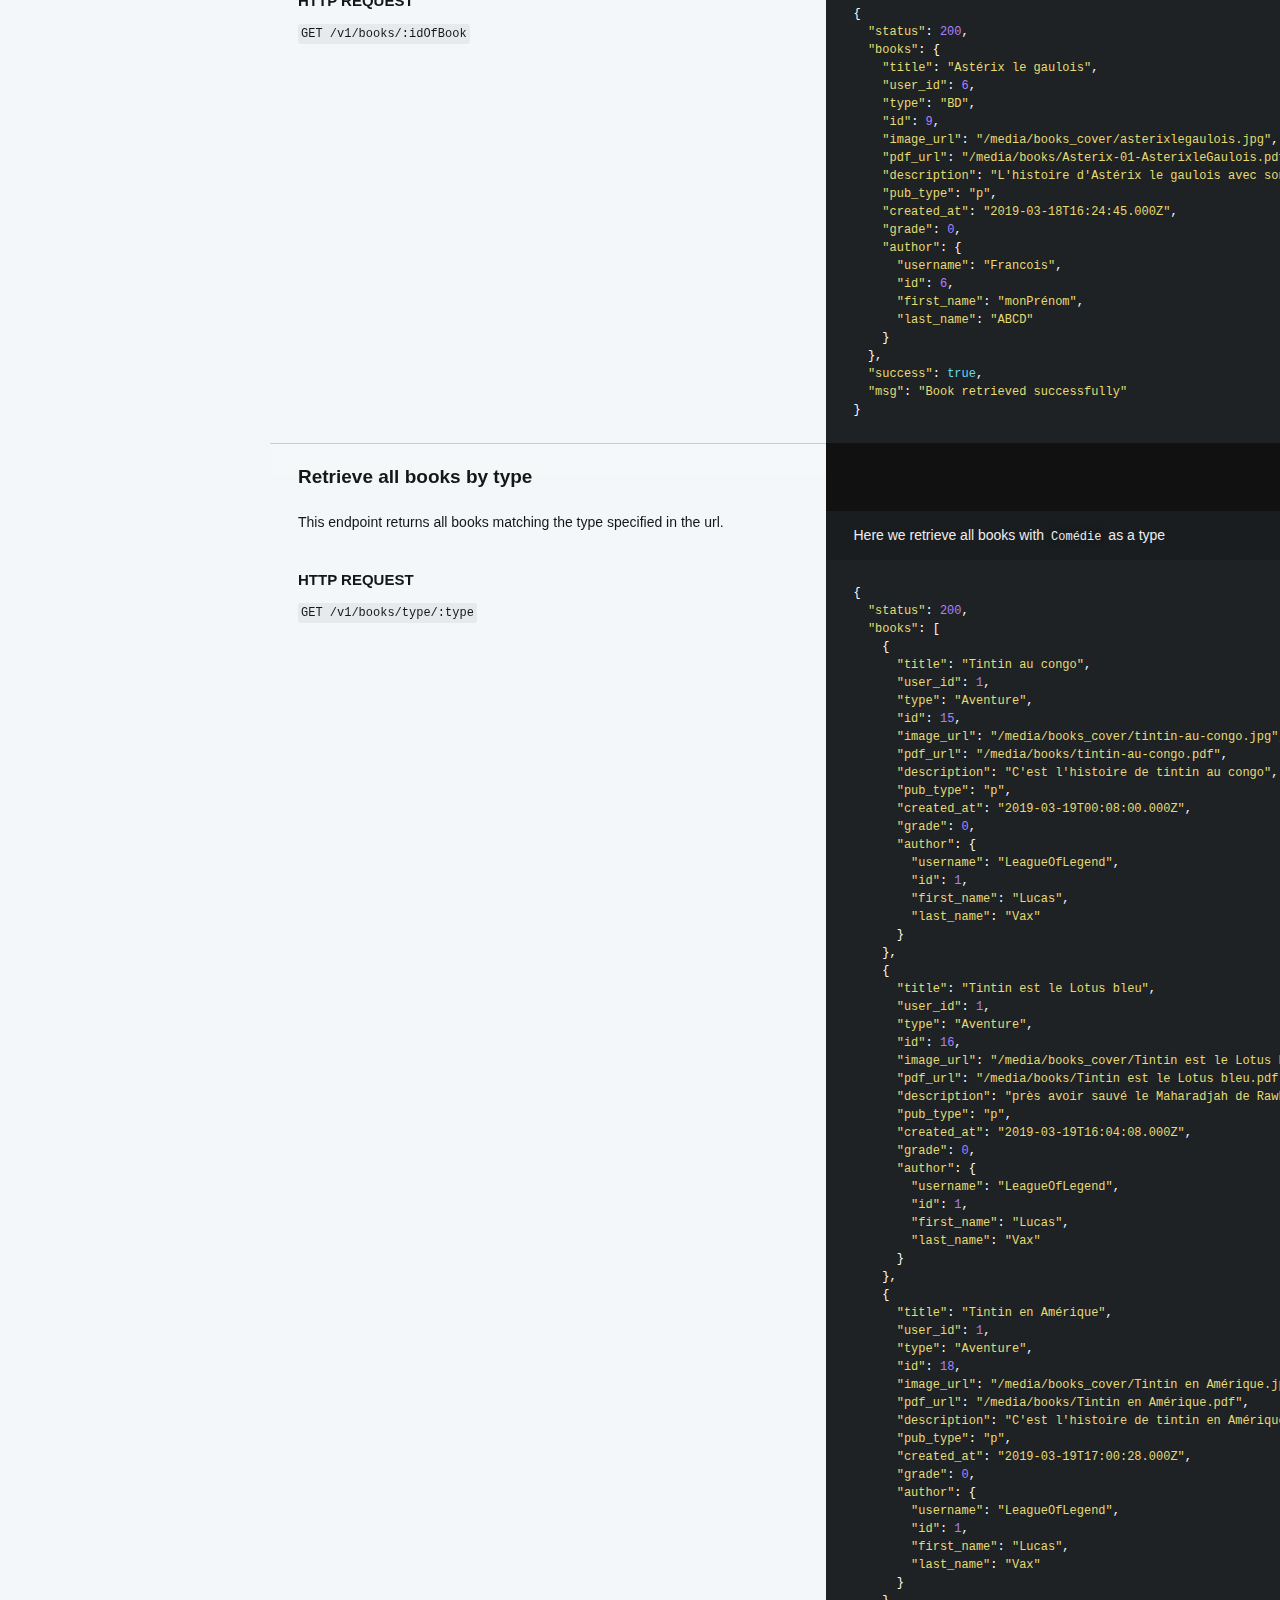
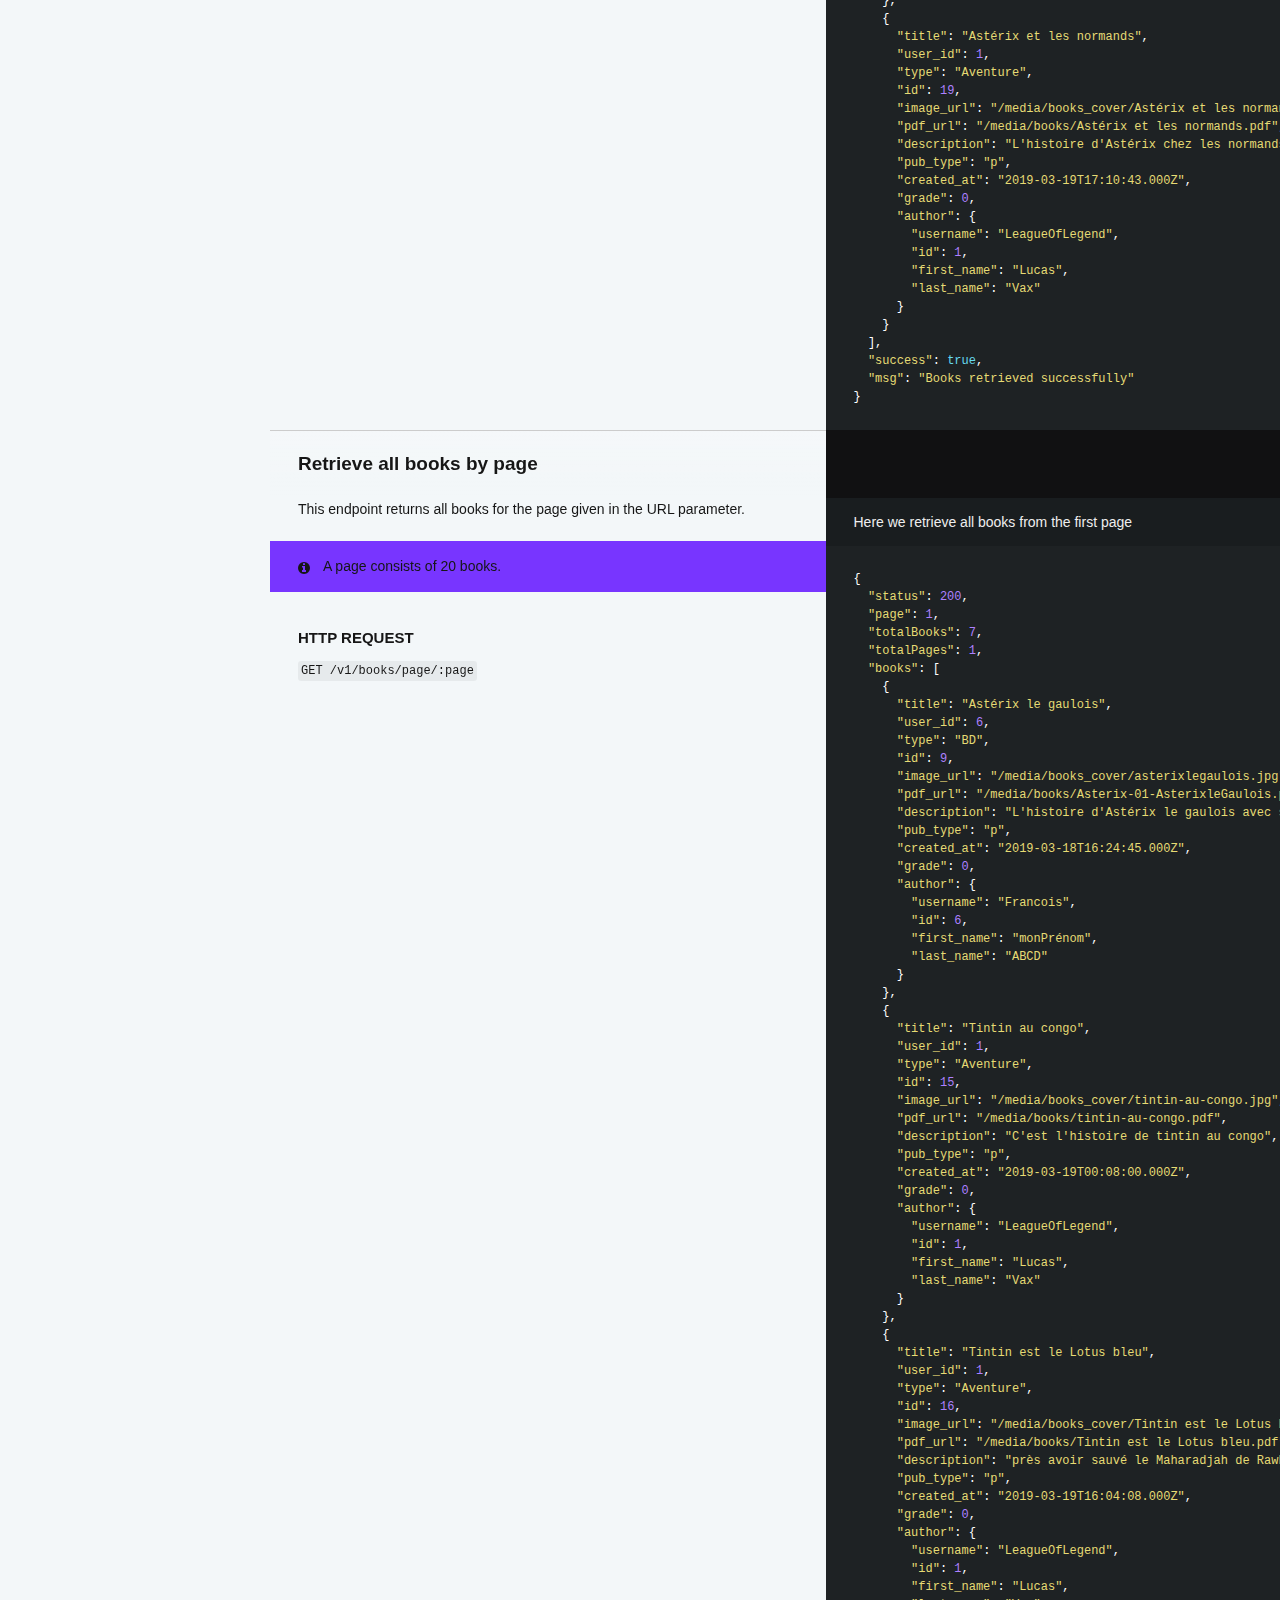
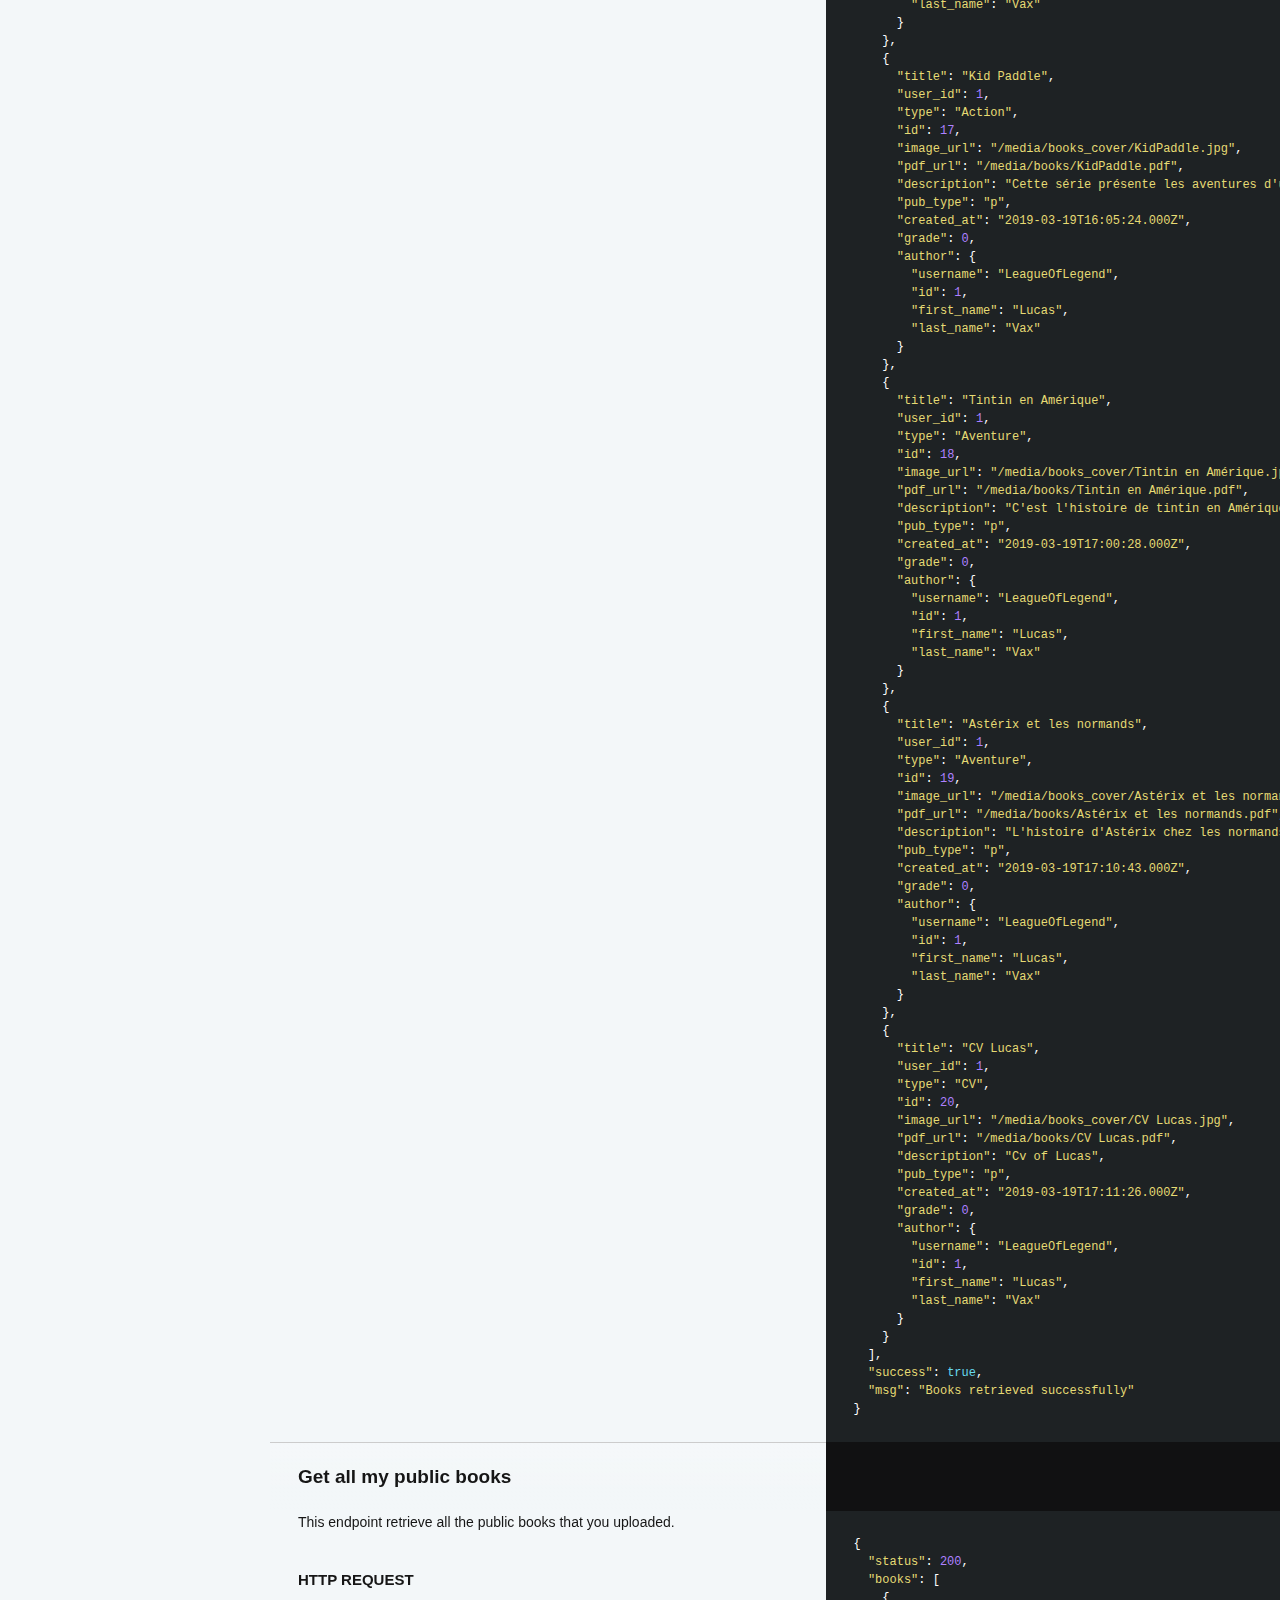
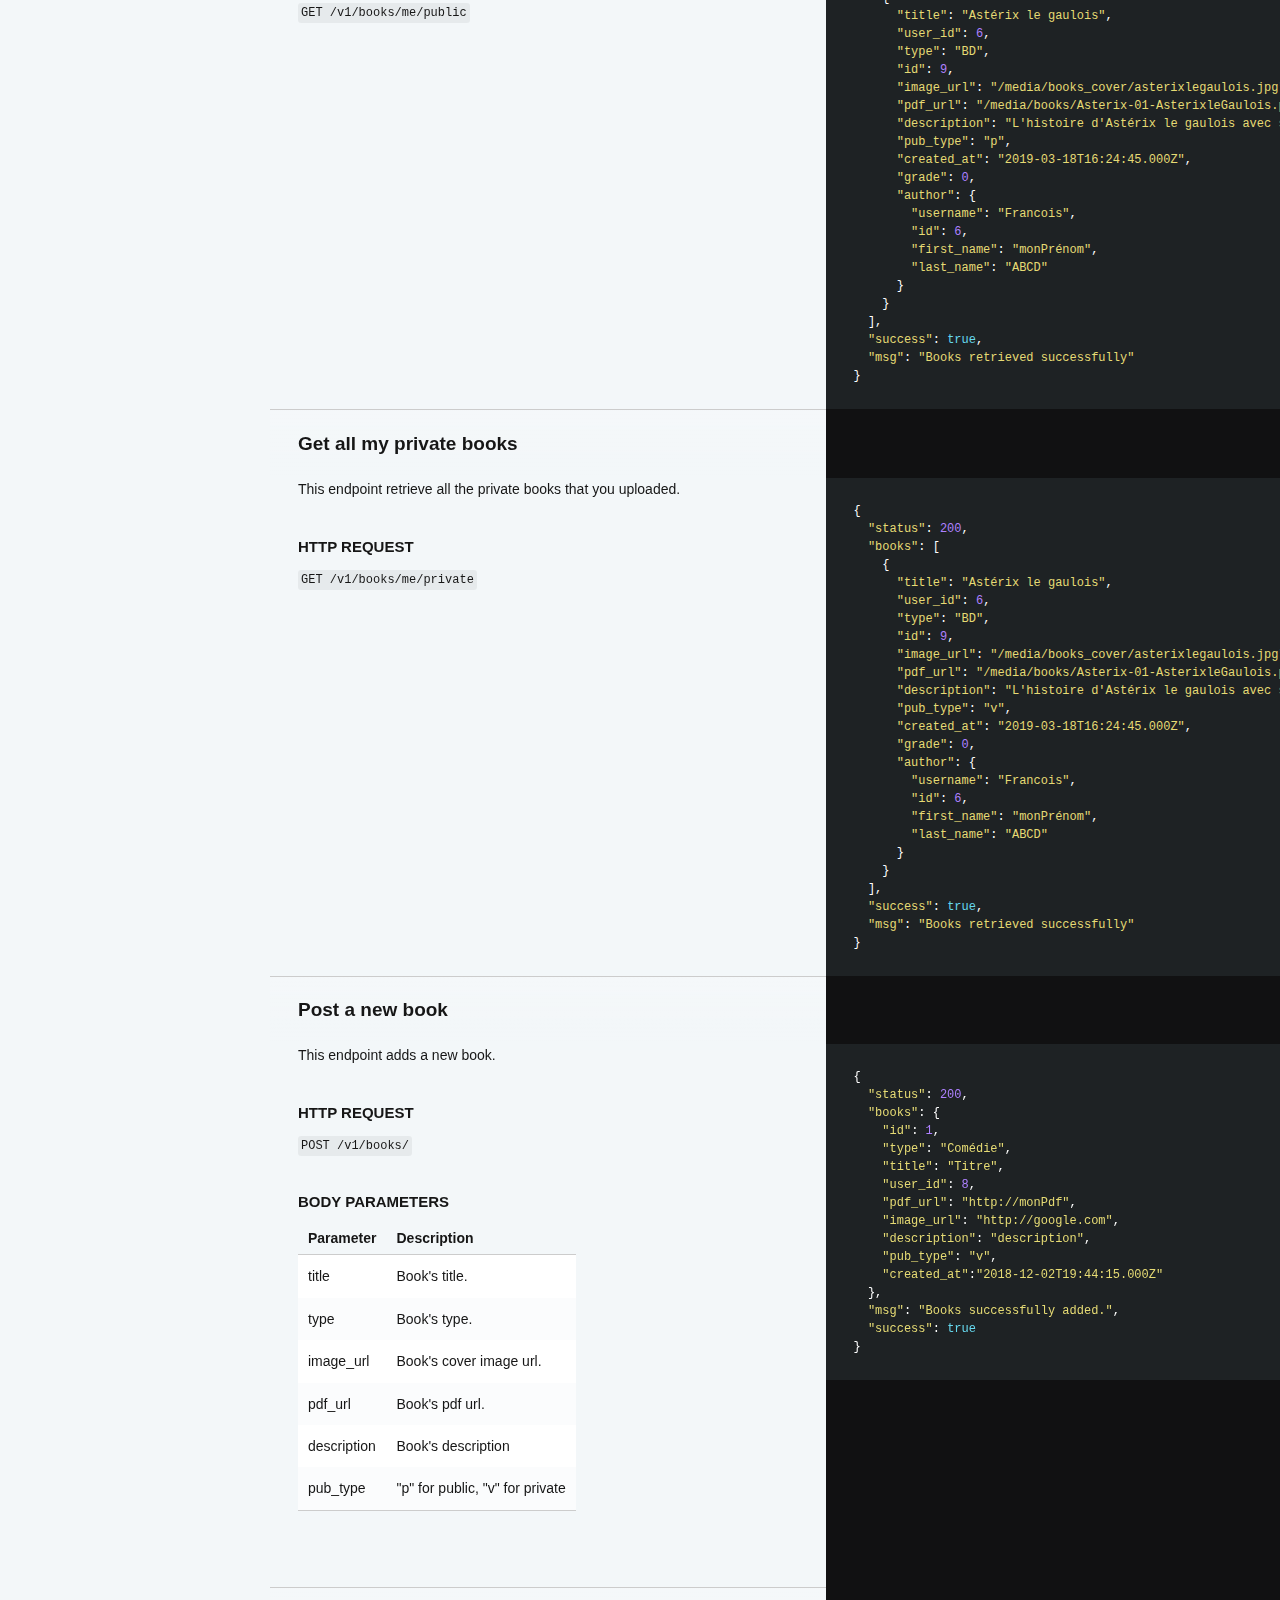
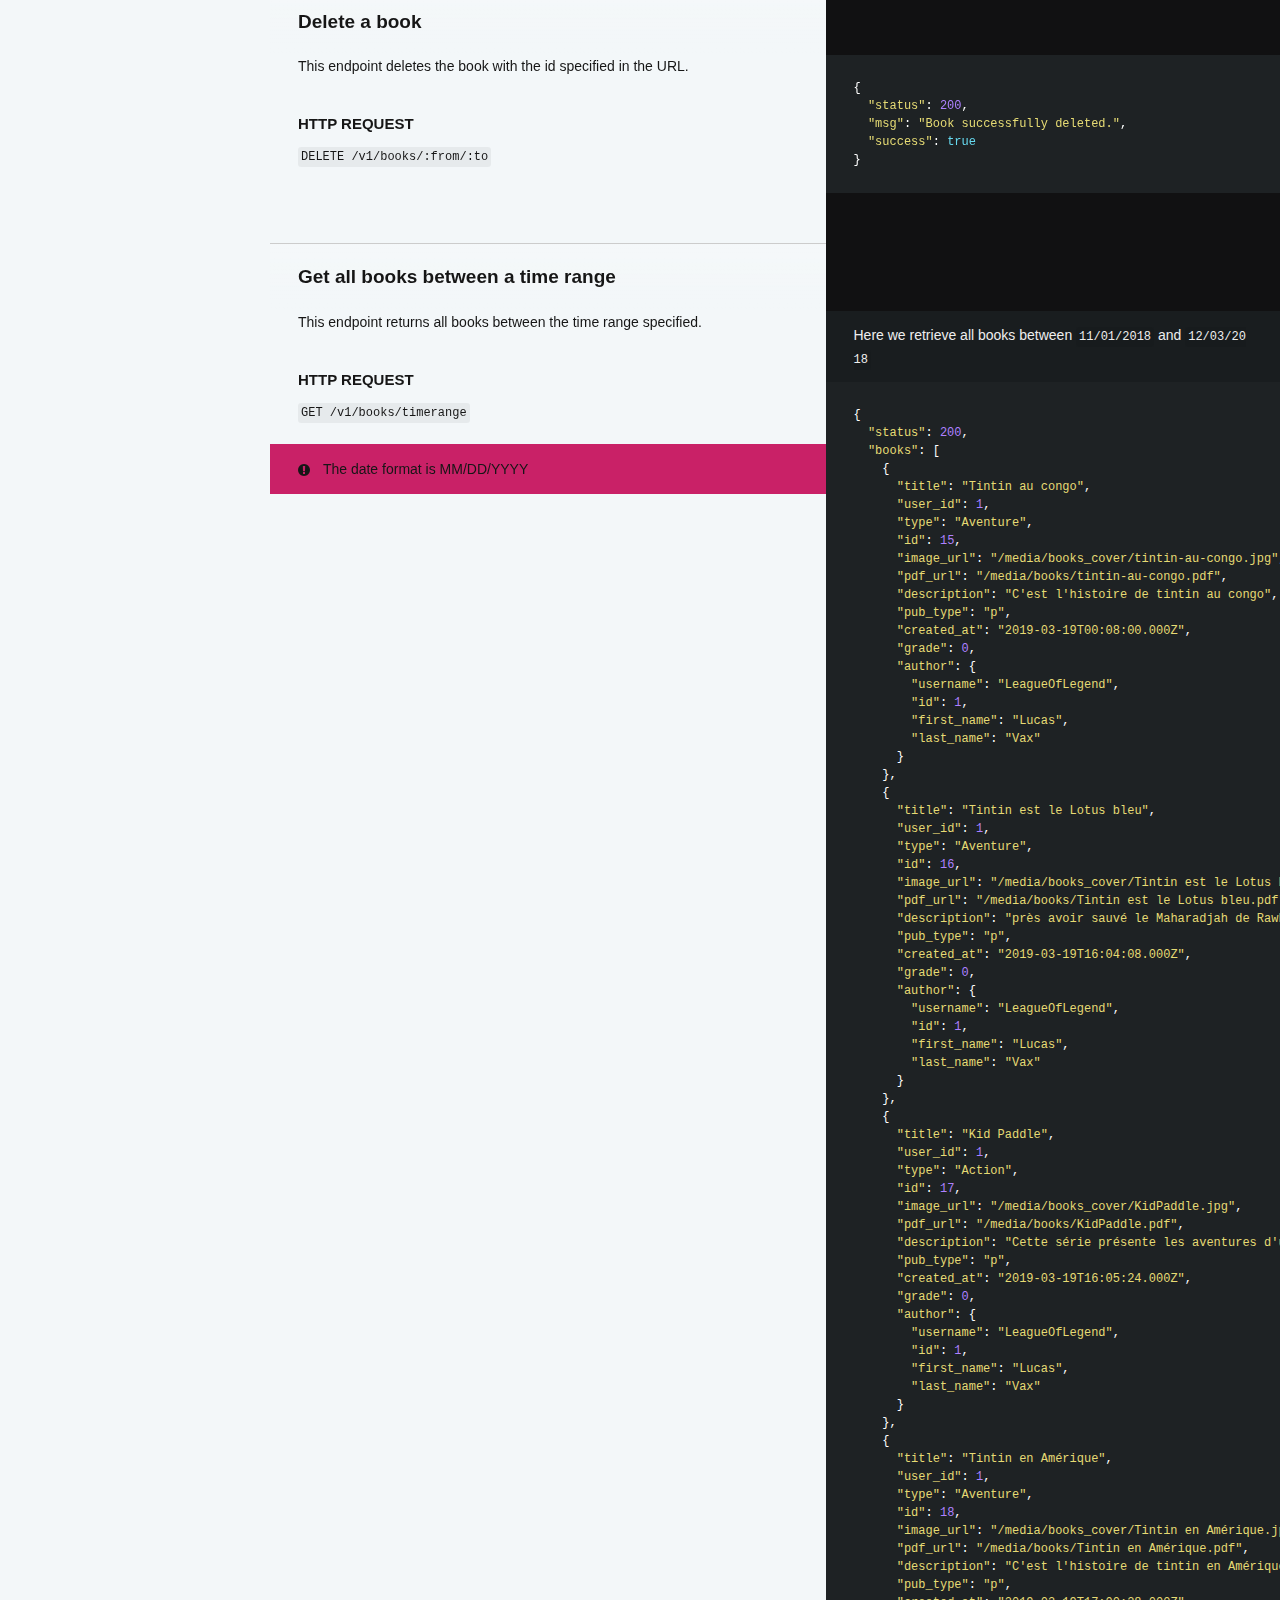
==== commit 57a693f5: "check password" ====
--- a/build/index.html
+++ b/build/index.html
@@ -196,12 +196,13 @@
   color: #f92672;
 }
     </style>
+    <link href="images/logo.ico" rel="icon" type="image/ico" />
     <link href="stylesheets/screen.css" rel="stylesheet" media="screen" />
     <link href="stylesheets/print.css" rel="stylesheet" media="print" />
       <script src="javascripts/all.js"></script>
   </head>
 
-  <body class="index" data-languages="[&quot;javascript&quot;]">
+  <body class="index" data-languages="[]">
     <a href="#" id="nav-button">
       <span>
         NAV
@@ -209,9 +210,7 @@
       </span>
     </a>
     <div class="toc-wrapper">
-        <div class="lang-selector">
-              <a href="#" data-language-name="javascript">javascript</a>
-        </div>
+    <img src="images/logo.png" class="logo" alt="Logo" />
         <div class="search">
           <input type="text" class="search" id="input-search" placeholder="Search">
         </div>
@@ -227,6 +226,9 @@
                     <a href="#orm" class="toc-h2 toc-link" data-title="orm">ORM</a>
                   </li>
                   <li>
+                    <a href="#base-url" class="toc-h2 toc-link" data-title="base-url">Base URL</a>
+                  </li>
+                  <li>
                     <a href="#base-json-response-format" class="toc-h2 toc-link" data-title="base-json-response-format">Base JSON response format</a>
                   </li>
                   <li>
@@ -243,6 +245,24 @@
                   <li>
                     <a href="#register" class="toc-h2 toc-link" data-title="register">Register</a>
                   </li>
+                  <li>
+                    <a href="#refresh-token" class="toc-h2 toc-link" data-title="refresh-token">Refresh Token</a>
+                  </li>
+                  <li>
+                    <a href="#verify-token" class="toc-h2 toc-link" data-title="verify-token">Verify token</a>
+                  </li>
+                  <li>
+                    <a href="#generate-a-code-to-reset-a-password" class="toc-h2 toc-link" data-title="generate-a-code-to-reset-a-password">Generate a code to reset a password</a>
+                  </li>
+                  <li>
+                    <a href="#check-a-code-that-reset-a-password" class="toc-h2 toc-link" data-title="check-a-code-that-reset-a-password">Check a code that reset a password</a>
+                  </li>
+                  <li>
+                    <a href="#reset-the-password-with-a-code" class="toc-h2 toc-link" data-title="reset-the-password-with-a-code">Reset the password with a code</a>
+                  </li>
+                  <li>
+                    <a href="#check-your-password" class="toc-h2 toc-link" data-title="check-your-password">Check your password</a>
+                  </li>
               </ul>
           </li>
           <li>
@@ -258,7 +278,183 @@
                     <a href="#retrieve-all-books-by-type" class="toc-h2 toc-link" data-title="retrieve-all-books-by-type">Retrieve all books by type</a>
                   </li>
                   <li>
-                    <a href="#add-a-new-book" class="toc-h2 toc-link" data-title="add-a-new-book">Add a new book</a>
+                    <a href="#retrieve-all-books-by-page" class="toc-h2 toc-link" data-title="retrieve-all-books-by-page">Retrieve all books by page</a>
+                  </li>
+                  <li>
+                    <a href="#get-all-my-public-books" class="toc-h2 toc-link" data-title="get-all-my-public-books">Get all my public books</a>
+                  </li>
+                  <li>
+                    <a href="#get-all-my-private-books" class="toc-h2 toc-link" data-title="get-all-my-private-books">Get all my private books</a>
+                  </li>
+                  <li>
+                    <a href="#post-a-new-book" class="toc-h2 toc-link" data-title="post-a-new-book">Post a new book</a>
+                  </li>
+                  <li>
+                    <a href="#delete-a-book" class="toc-h2 toc-link" data-title="delete-a-book">Delete a book</a>
+                  </li>
+                  <li>
+                    <a href="#get-all-books-between-a-time-range" class="toc-h2 toc-link" data-title="get-all-books-between-a-time-range">Get all books between a time range</a>
+                  </li>
+                  <li>
+                    <a href="#search-books" class="toc-h2 toc-link" data-title="search-books">Search books</a>
+                  </li>
+                  <li>
+                    <a href="#update-a-book" class="toc-h2 toc-link" data-title="update-a-book">Update a book</a>
+                  </li>
+              </ul>
+          </li>
+          <li>
+            <a href="#favorites" class="toc-h1 toc-link" data-title="favorites">Favorites</a>
+              <ul class="toc-list-h2">
+                  <li>
+                    <a href="#retrieve-all-your-favorites-by-page" class="toc-h2 toc-link" data-title="retrieve-all-your-favorites-by-page">Retrieve all your favorites by page</a>
+                  </li>
+                  <li>
+                    <a href="#post-a-favorite" class="toc-h2 toc-link" data-title="post-a-favorite">Post a favorite</a>
+                  </li>
+                  <li>
+                    <a href="#delete-a-favorite" class="toc-h2 toc-link" data-title="delete-a-favorite">Delete a favorite</a>
+                  </li>
+                  <li>
+                    <a href="#get-a-favorite-by-its-id" class="toc-h2 toc-link" data-title="get-a-favorite-by-its-id">Get a favorite by its id</a>
+                  </li>
+                  <li>
+                    <a href="#patch-a-favorite-change-it-to-private-public" class="toc-h2 toc-link" data-title="patch-a-favorite-change-it-to-private-public">Patch a favorite (change it to private/public)</a>
+                  </li>
+                  <li>
+                    <a href="#retrieve-all-your-public-favorites-by-page" class="toc-h2 toc-link" data-title="retrieve-all-your-public-favorites-by-page">Retrieve all your public favorites by page</a>
+                  </li>
+                  <li>
+                    <a href="#retrieve-all-your-private-favorites" class="toc-h2 toc-link" data-title="retrieve-all-your-private-favorites">Retrieve all your private favorites</a>
+                  </li>
+              </ul>
+          </li>
+          <li>
+            <a href="#profile" class="toc-h1 toc-link" data-title="profile">Profile</a>
+              <ul class="toc-list-h2">
+                  <li>
+                    <a href="#retrieve-profile-information" class="toc-h2 toc-link" data-title="retrieve-profile-information">Retrieve profile information</a>
+                  </li>
+                  <li>
+                    <a href="#update-profile-information" class="toc-h2 toc-link" data-title="update-profile-information">Update profile information</a>
+                  </li>
+                  <li>
+                    <a href="#update-password" class="toc-h2 toc-link" data-title="update-password">Update password</a>
+                  </li>
+                  <li>
+                    <a href="#update-superuser-status-of-the-user" class="toc-h2 toc-link" data-title="update-superuser-status-of-the-user">Update superuser status of the user</a>
+                  </li>
+                  <li>
+                    <a href="#banning-unbanning-a-user" class="toc-h2 toc-link" data-title="banning-unbanning-a-user">Banning / Unbanning a user</a>
+                  </li>
+                  <li>
+                    <a href="#update-email-address" class="toc-h2 toc-link" data-title="update-email-address">Update email address</a>
+                  </li>
+                  <li>
+                    <a href="#put-a-user-in-the-staff-team-remove-a-user-from-the-staff-team" class="toc-h2 toc-link" data-title="put-a-user-in-the-staff-team-remove-a-user-from-the-staff-team">Put a user in the staff team / Remove a user from the staff team</a>
+                  </li>
+              </ul>
+          </li>
+          <li>
+            <a href="#comments" class="toc-h1 toc-link" data-title="comments">Comments</a>
+              <ul class="toc-list-h2">
+                  <li>
+                    <a href="#retrieve-all-comments-for-a-book" class="toc-h2 toc-link" data-title="retrieve-all-comments-for-a-book">Retrieve all comments for a book</a>
+                  </li>
+                  <li>
+                    <a href="#retrieve-all-comments-of-a-user" class="toc-h2 toc-link" data-title="retrieve-all-comments-of-a-user">Retrieve all comments of a user</a>
+                  </li>
+                  <li>
+                    <a href="#post-a-comment-on-a-book" class="toc-h2 toc-link" data-title="post-a-comment-on-a-book">Post a comment on a book</a>
+                  </li>
+                  <li>
+                    <a href="#get-a-comment-by-its-id" class="toc-h2 toc-link" data-title="get-a-comment-by-its-id">Get a comment by its id</a>
+                  </li>
+                  <li>
+                    <a href="#delete-a-comment" class="toc-h2 toc-link" data-title="delete-a-comment">Delete a comment</a>
+                  </li>
+                  <li>
+                    <a href="#delete-all-comments-for-a-book" class="toc-h2 toc-link" data-title="delete-all-comments-for-a-book">Delete all comments for a book</a>
+                  </li>
+                  <li>
+                    <a href="#update-a-comment" class="toc-h2 toc-link" data-title="update-a-comment">Update a comment</a>
+                  </li>
+              </ul>
+          </li>
+          <li>
+            <a href="#messages" class="toc-h1 toc-link" data-title="messages">Messages</a>
+              <ul class="toc-list-h2">
+                  <li>
+                    <a href="#post-a-message" class="toc-h2 toc-link" data-title="post-a-message">Post a message</a>
+                  </li>
+                  <li>
+                    <a href="#get-all-your-messages" class="toc-h2 toc-link" data-title="get-all-your-messages">Get all your messages</a>
+                  </li>
+                  <li>
+                    <a href="#get-all-users-that-you-have-a-conversation-with-by-page" class="toc-h2 toc-link" data-title="get-all-users-that-you-have-a-conversation-with-by-page">Get all users that you have a conversation with by page</a>
+                  </li>
+                  <li>
+                    <a href="#get-all-messages-from-a-conversation-by-page" class="toc-h2 toc-link" data-title="get-all-messages-from-a-conversation-by-page">Get all messages from a conversation by page</a>
+                  </li>
+                  <li>
+                    <a href="#remove-a-conversation" class="toc-h2 toc-link" data-title="remove-a-conversation">Remove a conversation</a>
+                  </li>
+                  <li>
+                    <a href="#remove-a-message" class="toc-h2 toc-link" data-title="remove-a-message">Remove a message</a>
+                  </li>
+              </ul>
+          </li>
+          <li>
+            <a href="#reviewers" class="toc-h1 toc-link" data-title="reviewers">Reviewers</a>
+              <ul class="toc-list-h2">
+                  <li>
+                    <a href="#add-a-reviewer-to-your-team" class="toc-h2 toc-link" data-title="add-a-reviewer-to-your-team">Add a reviewer to your team</a>
+                  </li>
+                  <li>
+                    <a href="#get-all-your-reviewers-as-an-author" class="toc-h2 toc-link" data-title="get-all-your-reviewers-as-an-author">Get all your reviewers as an author</a>
+                  </li>
+                  <li>
+                    <a href="#get-all-the-authors-that-you-are-a-reviewer-of" class="toc-h2 toc-link" data-title="get-all-the-authors-that-you-are-a-reviewer-of">Get all the authors that you are a reviewer of</a>
+                  </li>
+                  <li>
+                    <a href="#delete-a-reviewer" class="toc-h2 toc-link" data-title="delete-a-reviewer">Delete a reviewer</a>
+                  </li>
+              </ul>
+          </li>
+          <li>
+            <a href="#reviews" class="toc-h1 toc-link" data-title="reviews">Reviews</a>
+              <ul class="toc-list-h2">
+                  <li>
+                    <a href="#create-a-request-for-review" class="toc-h2 toc-link" data-title="create-a-request-for-review">Create a request for review</a>
+                  </li>
+                  <li>
+                    <a href="#get-all-your-created-requests-as-an-author" class="toc-h2 toc-link" data-title="get-all-your-created-requests-as-an-author">Get all your created requests as an author</a>
+                  </li>
+                  <li>
+                    <a href="#get-all-the-pending-requests-as-a-reviewer" class="toc-h2 toc-link" data-title="get-all-the-pending-requests-as-a-reviewer">Get all the pending requests as a reviewer</a>
+                  </li>
+                  <li>
+                    <a href="#post-a-review-as-a-reviewer" class="toc-h2 toc-link" data-title="post-a-review-as-a-reviewer">Post a review as a reviewer</a>
+                  </li>
+                  <li>
+                    <a href="#get-all-your-reviews-as-an-author" class="toc-h2 toc-link" data-title="get-all-your-reviews-as-an-author">Get all your reviews as an author</a>
+                  </li>
+                  <li>
+                    <a href="#get-all-your-reviews-as-a-reviewer" class="toc-h2 toc-link" data-title="get-all-your-reviews-as-a-reviewer">Get all your reviews as a reviewer</a>
+                  </li>
+              </ul>
+          </li>
+          <li>
+            <a href="#users" class="toc-h1 toc-link" data-title="users">Users</a>
+              <ul class="toc-list-h2">
+                  <li>
+                    <a href="#get-all-users" class="toc-h2 toc-link" data-title="get-all-users">Get all users</a>
+                  </li>
+                  <li>
+                    <a href="#get-all-authors" class="toc-h2 toc-link" data-title="get-all-authors">Get all authors</a>
+                  </li>
+                  <li>
+                    <a href="#get-a-user-by-its-id" class="toc-h2 toc-link" data-title="get-a-user-by-its-id">Get a user by its id</a>
                   </li>
               </ul>
           </li>
@@ -271,25 +467,40 @@
       <div class="dark-box"></div>
       <div class="content">
         <h1 id='introduction'>Introduction</h1>
-<p>Welcome to the Feedbook Api.</p>
-
-<p><strong>Please read all introduction before modifying or integrate an API.</strong></p>
-
-<p>The Feedbook API uses Node.js and Express.js</p>
+<p>Welcome to the Feedbook Api documentation.</p>
+
+<blockquote>
+<p><code>↓ Examples of data returns by the API are below ↓</code></p>
+</blockquote>
+
+<p><strong>Please read all introduction before modifying the API.</strong></p>
+
+<p>The Feedbook API uses Node.js and Express.js. The API is host on Heroku.</p>
 <h2 id='testing'>Testing</h2>
-<p>To run API test execute the following command</p>
+<p>To run API tests execute the following command :</p>
+
+<blockquote>
+<p><code>npm test</code></p>
+</blockquote>
 
 <p><code>npm test</code></p>
 <h2 id='orm'>ORM</h2>
-<p>We use <strong>Sequelize</strong> as ORM, we created models from the db tables.</p>
+<p>We use <strong>Sequelize</strong> as ORM, with <strong>Sequelize-auto</strong> to generate models.</p>
+<h2 id='base-url'>Base URL</h2>
+<blockquote>
+<p><code>https://api-feedbook.herokuapp.com/api/v1</code></p>
+</blockquote>
+
+<p>The base URL of the API is :</p>
+
+<p><code>https://api-feedbook.herokuapp.com/api/v1</code></p>
 <h2 id='base-json-response-format'>Base JSON response format</h2><pre class="highlight json tab-json"><code><span class="p">{</span><span class="w">
   </span><span class="s2">"success"</span><span class="p">:</span><span class="w"> </span><span class="kc">true</span><span class="p">,</span><span class="w">
   </span><span class="s2">"status"</span><span class="p">:</span><span class="w"> </span><span class="mi">200</span><span class="p">,</span><span class="w">
   </span><span class="s2">"msg"</span><span class="p">:</span><span class="w"> </span><span class="s2">"Success"</span><span class="w">
 </span><span class="p">}</span><span class="w">
 </span></code></pre>
-<p>Response will always contain at least a <code>status</code> field
-as well as a <code>mesg</code> field.</p>
+<p>Response will always contain at least a <code>status</code> field as well as a <code>msg</code> field. </p>
 <h2 id='common-error-codes'>Common error codes</h2>
 <table><thead>
 <tr>
@@ -308,6 +519,10 @@
 <tr>
 <td>409</td>
 <td>A parameter is a duplicate from the data in the database</td>
+</tr>
+<tr>
+<td>401</td>
+<td>Invalid Token</td>
 </tr>
 </tbody></table>
 <h1 id='authentication'>Authentication</h1>
@@ -315,8 +530,8 @@
 
 <p>Feedbook API uses a token system.</p>
 
-<p>Once your token retrieved you must include it all request headers
-(except in /auth route) like this:</p>
+<p>Once you have retrieved your token (with the route GET /v1/login), you must include it in all requests headers.
+(except for /v1/login and /v1/register routes) like this:</p>
 
 <p><code>Authorization: xxxxxxxxxxx</code></p>
 
@@ -325,13 +540,18 @@
 </aside>
 <h2 id='login'>Login</h2>
 <p>This endpoint login a user.</p>
+
+<aside class="notice">
+Login returns the token that is required for most of the other endpoints.
+</aside>
 <h3 id='http-request'>HTTP Request</h3>
 <p><code>POST /v1/login</code></p>
 <pre class="highlight json tab-json"><code><span class="p">{</span><span class="w">
     </span><span class="s2">"status"</span><span class="p">:</span><span class="w"> </span><span class="mi">200</span><span class="p">,</span><span class="w">
     </span><span class="s2">"success"</span><span class="p">:</span><span class="w"> </span><span class="kc">true</span><span class="p">,</span><span class="w">
     </span><span class="s2">"msg"</span><span class="p">:</span><span class="w"> </span><span class="s2">"User successfully login."</span><span class="p">,</span><span class="w">
-    </span><span class="s2">"token"</span><span class="p">:</span><span class="w"> </span><span class="s2">"eyJhbGciOiJIUzI1NiIsInR5cCI6IkpXVCJ9.eyJtYWlsIjoiZmVlZGJvb2tAZ21haWwuY29tIiwiaWF0IjoxNTQxMjY0MjUzLCJleHAiOjE1NDEzNTA2NTN9.JfGPHvEMt80O2uTphiXjRM192ILu8k1OdT32C5dla6w"</span><span class="w">
+    </span><span class="s2">"token"</span><span class="p">:</span><span class="w"> </span><span class="s2">"eyJhbGciOiJIUzI1NiIsInR5cCI6IkpXVCJ9.eyJtYWlsIjoiZmVlZGJvb2tAZ21h"</span><span class="p">,</span><span class="w">
+    </span><span class="s2">"refresh_token"</span><span class="p">:</span><span class="w"> </span><span class="s2">"2qL9d4hY4qaggb9h"</span><span class="w">
 </span><span class="p">}</span><span class="w">
 </span></code></pre><h3 id='body-parameters'>BODY PARAMETERS</h3>
 <table><thead>
@@ -341,7 +561,7 @@
 </tr>
 </thead><tbody>
 <tr>
-<td>mail</td>
+<td>email</td>
 <td>User&#39;s email.</td>
 </tr>
 <tr>
@@ -350,14 +570,36 @@
 </tr>
 </tbody></table>
 <h2 id='register'>Register</h2>
-<p>This endpoint register a new user.</p>
+<p>This endpoint registers a new user. It sends a mail to the user when it&#39;s done.</p>
 <h3 id='http-request-2'>HTTP Request</h3><pre class="highlight json tab-json"><code><span class="p">{</span><span class="w">
-    </span><span class="s2">"success"</span><span class="p">:</span><span class="w"> </span><span class="kc">true</span><span class="p">,</span><span class="w">
-    </span><span class="s2">"msg"</span><span class="p">:</span><span class="w"> </span><span class="s2">"User created successfully."</span><span class="w">   
+  </span><span class="s2">"status"</span><span class="p">:</span><span class="w"> </span><span class="mi">200</span><span class="p">,</span><span class="w">
+  </span><span class="s2">"user"</span><span class="p">:</span><span class="w"> </span><span class="p">{</span><span class="w">
+    </span><span class="s2">"id"</span><span class="p">:</span><span class="w"> </span><span class="mi">17</span><span class="p">,</span><span class="w">
+    </span><span class="s2">"email"</span><span class="p">:</span><span class="w"> </span><span class="s2">"lucas@gmail.com"</span><span class="p">,</span><span class="w">
+    </span><span class="s2">"password"</span><span class="p">:</span><span class="w"> </span><span class="s2">"$2b$10$yb6sgtYxLAaq5zTq0KA9vO2EINOLYFjxuBl1mZDBY0qOvrzMr.JHq"</span><span class="p">,</span><span class="w">
+    </span><span class="s2">"username"</span><span class="p">:</span><span class="w"> </span><span class="s2">"LauLau"</span><span class="p">,</span><span class="w">
+    </span><span class="s2">"is_active"</span><span class="p">:</span><span class="w"> </span><span class="mi">1</span><span class="p">,</span><span class="w">
+    </span><span class="s2">"is_staff"</span><span class="p">:</span><span class="w"> </span><span class="mi">1</span><span class="p">,</span><span class="w">
+    </span><span class="s2">"is_superuser"</span><span class="p">:</span><span class="w"> </span><span class="mi">1</span><span class="p">,</span><span class="w">
+    </span><span class="s2">"date_joined"</span><span class="p">:</span><span class="w"> </span><span class="s2">"2018-12-01T21:02:47.034Z"</span><span class="p">,</span><span class="w">
+    </span><span class="s2">"first_name"</span><span class="p">:</span><span class="w"> </span><span class="s2">"Lucas"</span><span class="p">,</span><span class="w">
+    </span><span class="s2">"last_name"</span><span class="p">:</span><span class="w"> </span><span class="s2">"ABCD"</span><span class="p">,</span><span class="w">
+    </span><span class="s2">"profile_picture"</span><span class="p">:</span><span class="w"> </span><span class="s2">"basic_user_pic.jpg"</span><span class="p">,</span><span class="w">
+    </span><span class="s2">"refresh_token"</span><span class="p">:</span><span class="w"> </span><span class="s2">"2qL9d4hY4qaggb9h"</span><span class="w">
+  </span><span class="p">},</span><span class="w">
+  </span><span class="s2">"profile"</span><span class="p">:</span><span class="w"> </span><span class="p">{</span><span class="w">
+    </span><span class="s2">"id"</span><span class="p">:</span><span class="w"> </span><span class="mi">6</span><span class="p">,</span><span class="w">
+    </span><span class="s2">"public_username"</span><span class="p">:</span><span class="w"> </span><span class="s2">"LauLau"</span><span class="p">,</span><span class="w">
+    </span><span class="s2">"bio"</span><span class="p">:</span><span class="w"> </span><span class="s2">"bonjour je suis gentil"</span><span class="p">,</span><span class="w">
+    </span><span class="s2">"user_id"</span><span class="p">:</span><span class="w"> </span><span class="mi">17</span><span class="p">,</span><span class="w">
+    </span><span class="s2">"gender"</span><span class="p">:</span><span class="w"> </span><span class="s2">"m"</span><span class="w">
+  </span><span class="p">},</span><span class="w">
+  </span><span class="s2">"success"</span><span class="p">:</span><span class="w"> </span><span class="kc">true</span><span class="p">,</span><span class="w">
+  </span><span class="s2">"msg"</span><span class="p">:</span><span class="w"> </span><span class="s2">"User created successfully."</span><span class="w">
 </span><span class="p">}</span><span class="w">
 </span></code></pre>
 <p><code>POST /v1/register</code></p>
-<h4 id='body-parameters-2'>BODY PARAMETERS</h4>
+<h3 id='body-parameters-2'>BODY PARAMETERS</h3>
 <table><thead>
 <tr>
 <th>Parameter</th>
@@ -365,7 +607,7 @@
 </tr>
 </thead><tbody>
 <tr>
-<td>mail</td>
+<td>email</td>
 <td>User&#39;s email.</td>
 </tr>
 <tr>
@@ -373,111 +615,1615 @@
 <td>User&#39;s password.</td>
 </tr>
 <tr>
-<td>pseudo</td>
-<td>User&#39;s pseudo.</td>
+<td>username</td>
+<td>User&#39;s username.</td>
+</tr>
+<tr>
+<td>first_name</td>
+<td>User&#39;s firstname.</td>
+</tr>
+<tr>
+<td>last_name</td>
+<td>User&#39;s lastname.</td>
+</tr>
+<tr>
+<td>bio</td>
+<td>User&#39;s bio (optional).</td>
+</tr>
+<tr>
+<td>gender</td>
+<td>&quot;m&quot; for male, &quot;f&quot; for female (optional, set to &quot;n&quot; for &quot;neutral&quot; by default).</td>
+</tr>
+<tr>
+<td>is_staff</td>
+<td>If the user is a staff member (optional, set to 0 by default).</td>
+</tr>
+<tr>
+<td>is_superuser</td>
+<td>If the user is a superuser (optional, set to 0 by default).</td>
 </tr>
 </tbody></table>
+<h2 id='refresh-token'>Refresh Token</h2>
+<p>This endpoint refreshs the token of the user.</p>
+<pre class="highlight json tab-json"><code><span class="p">{</span><span class="w">
+  </span><span class="s2">"status"</span><span class="p">:</span><span class="w"> </span><span class="mi">200</span><span class="p">,</span><span class="w">
+  </span><span class="s2">"success"</span><span class="p">:</span><span class="w"> </span><span class="kc">true</span><span class="p">,</span><span class="w">
+  </span><span class="s2">"msg"</span><span class="p">:</span><span class="w"> </span><span class="s2">"User successfully login."</span><span class="p">,</span><span class="w">
+  </span><span class="s2">"token"</span><span class="p">:</span><span class="w"> </span><span class="s2">"eyJhbGciOiJIUzI1NiIsInR5cCI6IkpXVCJ9.eyJlbWFpbCI6IkxlbEB0ZXN0LmFwaVNUUE1BUkNIRSIsImlhdCI6MTU0NjkwMDQ1OCwiZXhwIjoxNTQ2OTg2ODU4fQ.6hKwLfDxyvhSB__e1gshFwiwyuE3cBUqOHUA6V5fGqo"</span><span class="p">,</span><span class="w">
+</span><span class="p">}</span><span class="w">
+
+</span></code></pre>
+<aside class="notice">
+Refresh token only needs a refresh_token and not an API token.
+</aside>
+<h3 id='http-request-3'>HTTP Request</h3>
+<p><code>POST /v1/token/refresh</code></p>
+<h3 id='body-parameters-3'>BODY PARAMETERS</h3>
+<table><thead>
+<tr>
+<th>Parameter</th>
+<th>Description</th>
+</tr>
+</thead><tbody>
+<tr>
+<td>refresh_token</td>
+<td>The refresh token of the user</td>
+</tr>
+</tbody></table>
+<h2 id='verify-token'>Verify token</h2><pre class="highlight json tab-json"><code><span class="p">{</span><span class="w">
+  </span><span class="s2">"status"</span><span class="p">:</span><span class="w"> </span><span class="mi">200</span><span class="p">,</span><span class="w">
+  </span><span class="s2">"success"</span><span class="p">:</span><span class="w"> </span><span class="kc">true</span><span class="p">,</span><span class="w">
+  </span><span class="s2">"msg"</span><span class="p">:</span><span class="w"> </span><span class="s2">"Token is valid."</span><span class="w">
+</span><span class="p">}</span><span class="w">
+</span></code></pre>
+<p>This endpoint verifies if the token sent in the header is valid.</p>
+
+<aside class="warning">
+Verify token obviously needs a token in its header
+</aside>
+<h3 id='http-request-4'>HTTP Request</h3>
+<p><code>GET /v1/token/verify</code></p>
+<h2 id='generate-a-code-to-reset-a-password'>Generate a code to reset a password</h2><pre class="highlight json tab-json"><code><span class="p">{</span><span class="w">
+  </span><span class="s2">"status"</span><span class="p">:</span><span class="w"> </span><span class="mi">200</span><span class="p">,</span><span class="w">
+  </span><span class="s2">"success"</span><span class="p">:</span><span class="w"> </span><span class="kc">true</span><span class="p">,</span><span class="w">
+  </span><span class="s2">"msg"</span><span class="p">:</span><span class="w"> </span><span class="s2">"Reset code successfully sent to email."</span><span class="w">
+</span><span class="p">}</span><span class="w">
+</span></code></pre>
+<p>This endpoint generates a code to reset the password of the user with the email specified in the body. It then sends this code to this mail.</p>
+<h3 id='body-parameters-4'>BODY PARAMETERS</h3>
+<table><thead>
+<tr>
+<th>Parameter</th>
+<th>Description</th>
+</tr>
+</thead><tbody>
+<tr>
+<td>email</td>
+<td>The user&#39;s email</td>
+</tr>
+</tbody></table>
+<h3 id='http-request-5'>HTTP Request</h3>
+<p><code>PATCH /v1/password/reset/generate/code</code></p>
+<h2 id='check-a-code-that-reset-a-password'>Check a code that reset a password</h2><pre class="highlight json tab-json"><code><span class="p">{</span><span class="w">
+  </span><span class="s2">"status"</span><span class="p">:</span><span class="w"> </span><span class="mi">200</span><span class="p">,</span><span class="w">
+  </span><span class="s2">"success"</span><span class="p">:</span><span class="w"> </span><span class="kc">true</span><span class="p">,</span><span class="w">
+  </span><span class="s2">"msg"</span><span class="p">:</span><span class="w"> </span><span class="s2">"This code is valid."</span><span class="w">
+</span><span class="p">}</span><span class="w">
+</span></code></pre>
+<p>This endpoint checks the code that was previously generated by the endpoint /v1/password/reset/generate/code</p>
+<h3 id='http-request-6'>HTTP Request</h3>
+<p><code>GET /v1/password/reset/check/code/:code</code></p>
+<h2 id='reset-the-password-with-a-code'>Reset the password with a code</h2><pre class="highlight json tab-json"><code><span class="p">{</span><span class="w">
+  </span><span class="s2">"status"</span><span class="p">:</span><span class="w"> </span><span class="mi">200</span><span class="p">,</span><span class="w">
+  </span><span class="s2">"sucecess"</span><span class="p">:</span><span class="w"> </span><span class="kc">true</span><span class="p">,</span><span class="w">
+  </span><span class="s2">"msg"</span><span class="p">:</span><span class="w"> </span><span class="s2">"Password updated."</span><span class="p">,</span><span class="w">
+  </span><span class="s2">"user"</span><span class="p">:</span><span class="w"> </span><span class="p">{</span><span class="w">
+    </span><span class="s2">"email"</span><span class="p">:</span><span class="w"> </span><span class="s2">"Lel@test.apiSTPMARCHE"</span><span class="p">,</span><span class="w">
+    </span><span class="s2">"last_login"</span><span class="p">:</span><span class="w"> </span><span class="s2">"2019-01-08T01:07:46.000Z"</span><span class="p">,</span><span class="w">
+    </span><span class="s2">"date_joined"</span><span class="p">:</span><span class="w"> </span><span class="s2">"2018-12-03T21:37:10.000Z"</span><span class="p">,</span><span class="w">
+    </span><span class="s2">"first_name"</span><span class="p">:</span><span class="w"> </span><span class="s2">"testE"</span><span class="p">,</span><span class="w">
+    </span><span class="s2">"last_name"</span><span class="p">:</span><span class="w"> </span><span class="s2">"qsdfjkl"</span><span class="p">,</span><span class="w">
+    </span><span class="s2">"password"</span><span class="p">:</span><span class="w"> </span><span class="s2">"$2b$10$xH2gVJZH.OfhWWsSLfzKv.PU2lwfPYP4d1WbdwtBixKFbebkSIA96"</span><span class="p">,</span><span class="w">
+    </span><span class="s2">"is_superuser"</span><span class="p">:</span><span class="w"> </span><span class="mi">1</span><span class="p">,</span><span class="w">
+    </span><span class="s2">"is_staff"</span><span class="p">:</span><span class="w"> </span><span class="mi">1</span><span class="p">,</span><span class="w">
+    </span><span class="s2">"is_active"</span><span class="p">:</span><span class="w"> </span><span class="mi">1</span><span class="p">,</span><span class="w">
+    </span><span class="s2">"id"</span><span class="p">:</span><span class="w"> </span><span class="mi">21</span><span class="p">,</span><span class="w">
+    </span><span class="s2">"refresh_token"</span><span class="p">:</span><span class="w"> </span><span class="s2">"2qL9d4hY4qaggb9h"</span><span class="p">,</span><span class="w">
+    </span><span class="s2">"profile_picture"</span><span class="p">:</span><span class="w"> </span><span class="s2">"qQlkmjdf193jkhH8kn12n2N1HhhH"</span><span class="p">,</span><span class="w">
+    </span><span class="s2">"token"</span><span class="p">:</span><span class="w"> </span><span class="s2">"eyJhbGciOiJIUzI1NiIsInR5cCI6IkpXVCJ9.eyJlbWFpbCI6IkxlbEB0ZXN0LmFwaVNUUE1BUkNIRSIsImlhdCI6MTU0NjkwOTY2NiwiZXhwIjoxNTQ2OTk2MDY2fQ.zA6HKl_prLP0xj-kPS1viCAlwhLSv2wIGPZ_KBfoLPU"</span><span class="p">,</span><span class="w">
+    </span><span class="s2">"reset_password_code"</span><span class="p">:</span><span class="w"> </span><span class="s2">""</span><span class="p">,</span><span class="w">
+    </span><span class="s2">"username"</span><span class="p">:</span><span class="w"> </span><span class="s2">"TESTAPIeAPeeeIAPqsdfIkAPzI"</span><span class="w">
+  </span><span class="p">}</span><span class="w">
+</span><span class="p">}</span><span class="w">
+</span></code></pre>
+<p>This endpoint updates the password if the code sent is a valid code. It then sends a mail to the user.</p>
+<h3 id='body-parameters-5'>BODY PARAMETERS</h3>
+<table><thead>
+<tr>
+<th>Parameter</th>
+<th>Description</th>
+</tr>
+</thead><tbody>
+<tr>
+<td>code</td>
+<td>The code to reset the password</td>
+</tr>
+<tr>
+<td>password</td>
+<td>The new password of the user</td>
+</tr>
+</tbody></table>
+<h3 id='http-request-7'>HTTP Request</h3>
+<p><code>POST /v1/password/reset</code></p>
+<h2 id='check-your-password'>Check your password</h2><pre class="highlight json tab-json"><code><span class="p">{</span><span class="w">
+  </span><span class="s2">"status"</span><span class="p">:</span><span class="w"> </span><span class="mi">200</span><span class="p">,</span><span class="w">
+  </span><span class="s2">"success"</span><span class="p">:</span><span class="w"> </span><span class="kc">true</span><span class="p">,</span><span class="w">
+  </span><span class="s2">"msg"</span><span class="p">:</span><span class="w"> </span><span class="s2">"The password is matching"</span><span class="w">
+</span><span class="p">}</span><span class="w">
+</span></code></pre>
+<p>This endpoint checks if the password sent is matching the password of the user doing the call.</p>
+<h3 id='body-parameters-6'>BODY PARAMETERS</h3>
+<table><thead>
+<tr>
+<th>Parameter</th>
+<th>Description</th>
+</tr>
+</thead><tbody>
+<tr>
+<td>password</td>
+<td>The password you want to check</td>
+</tr>
+</tbody></table>
+<h3 id='http-request-8'>HTTP Request</h3>
+<p><code>POST /v1/password/check</code></p>
 <h1 id='books'>Books</h1>
 <p>All endpoints for books</p>
 
 <aside class="notice">
 Each of the requests require a token.
 </aside>
-<h2 id='retrieve-all-books'>Retrieve all books</h2>
+<h2 id='retrieve-all-books'>Retrieve all books</h2><pre class="highlight json tab-json"><code><span class="p">{</span><span class="w">
+  </span><span class="s2">"status"</span><span class="p">:</span><span class="w"> </span><span class="mi">200</span><span class="p">,</span><span class="w">
+  </span><span class="s2">"books"</span><span class="p">:</span><span class="w"> </span><span class="p">[</span><span class="w">
+    </span><span class="p">{</span><span class="w">
+      </span><span class="s2">"title"</span><span class="p">:</span><span class="w"> </span><span class="s2">"Astérix le gaulois"</span><span class="p">,</span><span class="w">
+      </span><span class="s2">"user_id"</span><span class="p">:</span><span class="w"> </span><span class="mi">6</span><span class="p">,</span><span class="w">
+      </span><span class="s2">"type"</span><span class="p">:</span><span class="w"> </span><span class="s2">"BD"</span><span class="p">,</span><span class="w">
+      </span><span class="s2">"id"</span><span class="p">:</span><span class="w"> </span><span class="mi">9</span><span class="p">,</span><span class="w">
+      </span><span class="s2">"image_url"</span><span class="p">:</span><span class="w"> </span><span class="s2">"/media/books_cover/asterixlegaulois.jpg"</span><span class="p">,</span><span class="w">
+      </span><span class="s2">"pdf_url"</span><span class="p">:</span><span class="w"> </span><span class="s2">"/media/books/Asterix-01-AsterixleGaulois.pdf"</span><span class="p">,</span><span class="w">
+      </span><span class="s2">"description"</span><span class="p">:</span><span class="w"> </span><span class="s2">"L'histoire d'Astérix le gaulois avec son ami Obélix"</span><span class="p">,</span><span class="w">
+      </span><span class="s2">"pub_type"</span><span class="p">:</span><span class="w"> </span><span class="s2">"p"</span><span class="p">,</span><span class="w">
+      </span><span class="s2">"created_at"</span><span class="p">:</span><span class="w"> </span><span class="s2">"2019-03-18T16:24:45.000Z"</span><span class="p">,</span><span class="w">
+      </span><span class="s2">"grade"</span><span class="p">:</span><span class="w"> </span><span class="mi">0</span><span class="p">,</span><span class="w">
+      </span><span class="s2">"author"</span><span class="p">:</span><span class="w"> </span><span class="p">{</span><span class="w">
+        </span><span class="s2">"username"</span><span class="p">:</span><span class="w"> </span><span class="s2">"Francois"</span><span class="p">,</span><span class="w">
+        </span><span class="s2">"id"</span><span class="p">:</span><span class="w"> </span><span class="mi">6</span><span class="p">,</span><span class="w">
+        </span><span class="s2">"first_name"</span><span class="p">:</span><span class="w"> </span><span class="s2">"monPrénom"</span><span class="p">,</span><span class="w">
+        </span><span class="s2">"last_name"</span><span class="p">:</span><span class="w"> </span><span class="s2">"ABCD"</span><span class="w">
+      </span><span class="p">}</span><span class="w">
+    </span><span class="p">},</span><span class="w">
+    </span><span class="p">{</span><span class="w">
+      </span><span class="s2">"title"</span><span class="p">:</span><span class="w"> </span><span class="s2">"Tintin au congo"</span><span class="p">,</span><span class="w">
+      </span><span class="s2">"user_id"</span><span class="p">:</span><span class="w"> </span><span class="mi">1</span><span class="p">,</span><span class="w">
+      </span><span class="s2">"type"</span><span class="p">:</span><span class="w"> </span><span class="s2">"Aventure"</span><span class="p">,</span><span class="w">
+      </span><span class="s2">"id"</span><span class="p">:</span><span class="w"> </span><span class="mi">15</span><span class="p">,</span><span class="w">
+      </span><span class="s2">"image_url"</span><span class="p">:</span><span class="w"> </span><span class="s2">"/media/books_cover/tintin-au-congo.jpg"</span><span class="p">,</span><span class="w">
+      </span><span class="s2">"pdf_url"</span><span class="p">:</span><span class="w"> </span><span class="s2">"/media/books/tintin-au-congo.pdf"</span><span class="p">,</span><span class="w">
+      </span><span class="s2">"description"</span><span class="p">:</span><span class="w"> </span><span class="s2">"C'est l'histoire de tintin au congo"</span><span class="p">,</span><span class="w">
+      </span><span class="s2">"pub_type"</span><span class="p">:</span><span class="w"> </span><span class="s2">"p"</span><span class="p">,</span><span class="w">
+      </span><span class="s2">"created_at"</span><span class="p">:</span><span class="w"> </span><span class="s2">"2019-03-19T00:08:00.000Z"</span><span class="p">,</span><span class="w">
+      </span><span class="s2">"grade"</span><span class="p">:</span><span class="w"> </span><span class="mi">0</span><span class="p">,</span><span class="w">
+      </span><span class="s2">"author"</span><span class="p">:</span><span class="w"> </span><span class="p">{</span><span class="w">
+        </span><span class="s2">"username"</span><span class="p">:</span><span class="w"> </span><span class="s2">"LeagueOfLegend"</span><span class="p">,</span><span class="w">
+        </span><span class="s2">"id"</span><span class="p">:</span><span class="w"> </span><span class="mi">1</span><span class="p">,</span><span class="w">
+        </span><span class="s2">"first_name"</span><span class="p">:</span><span class="w"> </span><span class="s2">"Lucas"</span><span class="p">,</span><span class="w">
+        </span><span class="s2">"last_name"</span><span class="p">:</span><span class="w"> </span><span class="s2">"Vax"</span><span class="w">
+      </span><span class="p">}</span><span class="w">
+    </span><span class="p">},</span><span class="w">
+    </span><span class="p">{</span><span class="w">
+      </span><span class="s2">"title"</span><span class="p">:</span><span class="w"> </span><span class="s2">"Tintin est le Lotus bleu"</span><span class="p">,</span><span class="w">
+      </span><span class="s2">"user_id"</span><span class="p">:</span><span class="w"> </span><span class="mi">1</span><span class="p">,</span><span class="w">
+      </span><span class="s2">"type"</span><span class="p">:</span><span class="w"> </span><span class="s2">"Aventure"</span><span class="p">,</span><span class="w">
+      </span><span class="s2">"id"</span><span class="p">:</span><span class="w"> </span><span class="mi">16</span><span class="p">,</span><span class="w">
+      </span><span class="s2">"image_url"</span><span class="p">:</span><span class="w"> </span><span class="s2">"/media/books_cover/Tintin est le Lotus bleu.jpg"</span><span class="p">,</span><span class="w">
+      </span><span class="s2">"pdf_url"</span><span class="p">:</span><span class="w"> </span><span class="s2">"/media/books/Tintin est le Lotus bleu.pdf"</span><span class="p">,</span><span class="w">
+      </span><span class="s2">"description"</span><span class="p">:</span><span class="w"> </span><span class="s2">"près avoir sauvé le Maharadjah de Rawhajpoutalah de la folie, Tintin est l'hôte d'honneur de celui-ci. Mais durant ses loisirs sur son poste émetteur récepteur"</span><span class="p">,</span><span class="w">
+      </span><span class="s2">"pub_type"</span><span class="p">:</span><span class="w"> </span><span class="s2">"p"</span><span class="p">,</span><span class="w">
+      </span><span class="s2">"created_at"</span><span class="p">:</span><span class="w"> </span><span class="s2">"2019-03-19T16:04:08.000Z"</span><span class="p">,</span><span class="w">
+      </span><span class="s2">"grade"</span><span class="p">:</span><span class="w"> </span><span class="mi">0</span><span class="p">,</span><span class="w">
+      </span><span class="s2">"author"</span><span class="p">:</span><span class="w"> </span><span class="p">{</span><span class="w">
+        </span><span class="s2">"username"</span><span class="p">:</span><span class="w"> </span><span class="s2">"LeagueOfLegend"</span><span class="p">,</span><span class="w">
+        </span><span class="s2">"id"</span><span class="p">:</span><span class="w"> </span><span class="mi">1</span><span class="p">,</span><span class="w">
+        </span><span class="s2">"first_name"</span><span class="p">:</span><span class="w"> </span><span class="s2">"Lucas"</span><span class="p">,</span><span class="w">
+        </span><span class="s2">"last_name"</span><span class="p">:</span><span class="w"> </span><span class="s2">"Vax"</span><span class="w">
+      </span><span class="p">}</span><span class="w">
+    </span><span class="p">},</span><span class="w">
+    </span><span class="p">{</span><span class="w">
+      </span><span class="s2">"title"</span><span class="p">:</span><span class="w"> </span><span class="s2">"Kid Paddle"</span><span class="p">,</span><span class="w">
+      </span><span class="s2">"user_id"</span><span class="p">:</span><span class="w"> </span><span class="mi">1</span><span class="p">,</span><span class="w">
+      </span><span class="s2">"type"</span><span class="p">:</span><span class="w"> </span><span class="s2">"Action"</span><span class="p">,</span><span class="w">
+      </span><span class="s2">"id"</span><span class="p">:</span><span class="w"> </span><span class="mi">17</span><span class="p">,</span><span class="w">
+      </span><span class="s2">"image_url"</span><span class="p">:</span><span class="w"> </span><span class="s2">"/media/books_cover/KidPaddle.jpg"</span><span class="p">,</span><span class="w">
+      </span><span class="s2">"pdf_url"</span><span class="p">:</span><span class="w"> </span><span class="s2">"/media/books/KidPaddle.pdf"</span><span class="p">,</span><span class="w">
+      </span><span class="s2">"description"</span><span class="p">:</span><span class="w"> </span><span class="s2">"Cette série présente les aventures d'un jeune garçon nommé Kid Paddle, un gamin d'environ 9 ans fan de jeux vidéo..."</span><span class="p">,</span><span class="w">
+      </span><span class="s2">"pub_type"</span><span class="p">:</span><span class="w"> </span><span class="s2">"p"</span><span class="p">,</span><span class="w">
+      </span><span class="s2">"created_at"</span><span class="p">:</span><span class="w"> </span><span class="s2">"2019-03-19T16:05:24.000Z"</span><span class="p">,</span><span class="w">
+      </span><span class="s2">"grade"</span><span class="p">:</span><span class="w"> </span><span class="mi">0</span><span class="p">,</span><span class="w">
+      </span><span class="s2">"author"</span><span class="p">:</span><span class="w"> </span><span class="p">{</span><span class="w">
+        </span><span class="s2">"username"</span><span class="p">:</span><span class="w"> </span><span class="s2">"LeagueOfLegend"</span><span class="p">,</span><span class="w">
+        </span><span class="s2">"id"</span><span class="p">:</span><span class="w"> </span><span class="mi">1</span><span class="p">,</span><span class="w">
+        </span><span class="s2">"first_name"</span><span class="p">:</span><span class="w"> </span><span class="s2">"Lucas"</span><span class="p">,</span><span class="w">
+        </span><span class="s2">"last_name"</span><span class="p">:</span><span class="w"> </span><span class="s2">"Vax"</span><span class="w">
+      </span><span class="p">}</span><span class="w">
+    </span><span class="p">},</span><span class="w">
+    </span><span class="p">{</span><span class="w">
+      </span><span class="s2">"title"</span><span class="p">:</span><span class="w"> </span><span class="s2">"Tintin en Amérique"</span><span class="p">,</span><span class="w">
+      </span><span class="s2">"user_id"</span><span class="p">:</span><span class="w"> </span><span class="mi">1</span><span class="p">,</span><span class="w">
+      </span><span class="s2">"type"</span><span class="p">:</span><span class="w"> </span><span class="s2">"Aventure"</span><span class="p">,</span><span class="w">
+      </span><span class="s2">"id"</span><span class="p">:</span><span class="w"> </span><span class="mi">18</span><span class="p">,</span><span class="w">
+      </span><span class="s2">"image_url"</span><span class="p">:</span><span class="w"> </span><span class="s2">"/media/books_cover/Tintin en Amérique.jpg"</span><span class="p">,</span><span class="w">
+      </span><span class="s2">"pdf_url"</span><span class="p">:</span><span class="w"> </span><span class="s2">"/media/books/Tintin en Amérique.pdf"</span><span class="p">,</span><span class="w">
+      </span><span class="s2">"description"</span><span class="p">:</span><span class="w"> </span><span class="s2">"C'est l'histoire de tintin en Amérique"</span><span class="p">,</span><span class="w">
+      </span><span class="s2">"pub_type"</span><span class="p">:</span><span class="w"> </span><span class="s2">"p"</span><span class="p">,</span><span class="w">
+      </span><span class="s2">"created_at"</span><span class="p">:</span><span class="w"> </span><span class="s2">"2019-03-19T17:00:28.000Z"</span><span class="p">,</span><span class="w">
+      </span><span class="s2">"grade"</span><span class="p">:</span><span class="w"> </span><span class="mi">0</span><span class="p">,</span><span class="w">
+      </span><span class="s2">"author"</span><span class="p">:</span><span class="w"> </span><span class="p">{</span><span class="w">
+        </span><span class="s2">"username"</span><span class="p">:</span><span class="w"> </span><span class="s2">"LeagueOfLegend"</span><span class="p">,</span><span class="w">
+        </span><span class="s2">"id"</span><span class="p">:</span><span class="w"> </span><span class="mi">1</span><span class="p">,</span><span class="w">
+        </span><span class="s2">"first_name"</span><span class="p">:</span><span class="w"> </span><span class="s2">"Lucas"</span><span class="p">,</span><span class="w">
+        </span><span class="s2">"last_name"</span><span class="p">:</span><span class="w"> </span><span class="s2">"Vax"</span><span class="w">
+      </span><span class="p">}</span><span class="w">
+    </span><span class="p">},</span><span class="w">
+    </span><span class="p">{</span><span class="w">
+      </span><span class="s2">"title"</span><span class="p">:</span><span class="w"> </span><span class="s2">"CV Lucas"</span><span class="p">,</span><span class="w">
+      </span><span class="s2">"user_id"</span><span class="p">:</span><span class="w"> </span><span class="mi">1</span><span class="p">,</span><span class="w">
+      </span><span class="s2">"type"</span><span class="p">:</span><span class="w"> </span><span class="s2">"CV"</span><span class="p">,</span><span class="w">
+      </span><span class="s2">"id"</span><span class="p">:</span><span class="w"> </span><span class="mi">20</span><span class="p">,</span><span class="w">
+      </span><span class="s2">"image_url"</span><span class="p">:</span><span class="w"> </span><span class="s2">"/media/books_cover/CV Lucas.jpg"</span><span class="p">,</span><span class="w">
+      </span><span class="s2">"pdf_url"</span><span class="p">:</span><span class="w"> </span><span class="s2">"/media/books/CV Lucas.pdf"</span><span class="p">,</span><span class="w">
+      </span><span class="s2">"description"</span><span class="p">:</span><span class="w"> </span><span class="s2">"Cv of Lucas"</span><span class="p">,</span><span class="w">
+      </span><span class="s2">"pub_type"</span><span class="p">:</span><span class="w"> </span><span class="s2">"p"</span><span class="p">,</span><span class="w">
+      </span><span class="s2">"created_at"</span><span class="p">:</span><span class="w"> </span><span class="s2">"2019-03-19T17:11:26.000Z"</span><span class="p">,</span><span class="w">
+      </span><span class="s2">"grade"</span><span class="p">:</span><span class="w"> </span><span class="mi">0</span><span class="p">,</span><span class="w">
+      </span><span class="s2">"author"</span><span class="p">:</span><span class="w"> </span><span class="p">{</span><span class="w">
+        </span><span class="s2">"username"</span><span class="p">:</span><span class="w"> </span><span class="s2">"LeagueOfLegend"</span><span class="p">,</span><span class="w">
+        </span><span class="s2">"id"</span><span class="p">:</span><span class="w"> </span><span class="mi">1</span><span class="p">,</span><span class="w">
+        </span><span class="s2">"first_name"</span><span class="p">:</span><span class="w"> </span><span class="s2">"Lucas"</span><span class="p">,</span><span class="w">
+        </span><span class="s2">"last_name"</span><span class="p">:</span><span class="w"> </span><span class="s2">"Vax"</span><span class="w">
+      </span><span class="p">}</span><span class="w">
+    </span><span class="p">}</span><span class="w">
+  </span><span class="p">],</span><span class="w">
+  </span><span class="s2">"success"</span><span class="p">:</span><span class="w"> </span><span class="kc">true</span><span class="p">,</span><span class="w">
+  </span><span class="s2">"msg"</span><span class="p">:</span><span class="w"> </span><span class="s2">"Books retrieved successfully"</span><span class="w">
+</span><span class="p">}</span><span class="w">
+</span></code></pre>
 <p>This endpoint returns all books.</p>
-<h3 id='http-request-3'>HTTP REQUEST</h3>
+<h3 id='http-request-9'>HTTP REQUEST</h3>
 <p><code>GET /v1/books</code></p>
+<h2 id='retrieve-a-book-by-its-id'>Retrieve a book by its id</h2>
+<blockquote>
+<p>Here we retrieve the book with id <code>4</code></p>
+</blockquote>
+<pre class="highlight json tab-json"><code><span class="p">{</span><span class="w">
+  </span><span class="s2">"status"</span><span class="p">:</span><span class="w"> </span><span class="mi">200</span><span class="p">,</span><span class="w">
+  </span><span class="s2">"books"</span><span class="p">:</span><span class="w"> </span><span class="p">{</span><span class="w">
+    </span><span class="s2">"title"</span><span class="p">:</span><span class="w"> </span><span class="s2">"Astérix le gaulois"</span><span class="p">,</span><span class="w">
+    </span><span class="s2">"user_id"</span><span class="p">:</span><span class="w"> </span><span class="mi">6</span><span class="p">,</span><span class="w">
+    </span><span class="s2">"type"</span><span class="p">:</span><span class="w"> </span><span class="s2">"BD"</span><span class="p">,</span><span class="w">
+    </span><span class="s2">"id"</span><span class="p">:</span><span class="w"> </span><span class="mi">9</span><span class="p">,</span><span class="w">
+    </span><span class="s2">"image_url"</span><span class="p">:</span><span class="w"> </span><span class="s2">"/media/books_cover/asterixlegaulois.jpg"</span><span class="p">,</span><span class="w">
+    </span><span class="s2">"pdf_url"</span><span class="p">:</span><span class="w"> </span><span class="s2">"/media/books/Asterix-01-AsterixleGaulois.pdf"</span><span class="p">,</span><span class="w">
+    </span><span class="s2">"description"</span><span class="p">:</span><span class="w"> </span><span class="s2">"L'histoire d'Astérix le gaulois avec son ami Obélix"</span><span class="p">,</span><span class="w">
+    </span><span class="s2">"pub_type"</span><span class="p">:</span><span class="w"> </span><span class="s2">"p"</span><span class="p">,</span><span class="w">
+    </span><span class="s2">"created_at"</span><span class="p">:</span><span class="w"> </span><span class="s2">"2019-03-18T16:24:45.000Z"</span><span class="p">,</span><span class="w">
+    </span><span class="s2">"grade"</span><span class="p">:</span><span class="w"> </span><span class="mi">0</span><span class="p">,</span><span class="w">
+    </span><span class="s2">"author"</span><span class="p">:</span><span class="w"> </span><span class="p">{</span><span class="w">
+      </span><span class="s2">"username"</span><span class="p">:</span><span class="w"> </span><span class="s2">"Francois"</span><span class="p">,</span><span class="w">
+      </span><span class="s2">"id"</span><span class="p">:</span><span class="w"> </span><span class="mi">6</span><span class="p">,</span><span class="w">
+      </span><span class="s2">"first_name"</span><span class="p">:</span><span class="w"> </span><span class="s2">"monPrénom"</span><span class="p">,</span><span class="w">
+      </span><span class="s2">"last_name"</span><span class="p">:</span><span class="w"> </span><span class="s2">"ABCD"</span><span class="w">
+    </span><span class="p">}</span><span class="w">
+  </span><span class="p">},</span><span class="w">
+  </span><span class="s2">"success"</span><span class="p">:</span><span class="w"> </span><span class="kc">true</span><span class="p">,</span><span class="w">
+  </span><span class="s2">"msg"</span><span class="p">:</span><span class="w"> </span><span class="s2">"Book retrieved successfully"</span><span class="w">
+</span><span class="p">}</span><span class="w">
+</span></code></pre>
+<p>This endpoint returns the book with the id specified in the url.</p>
+<h3 id='http-request-10'>HTTP REQUEST</h3>
+<p><code>GET /v1/books/:idOfBook</code></p>
+<h2 id='retrieve-all-books-by-type'>Retrieve all books by type</h2>
+<blockquote>
+<p>Here we retrieve all books with <code>Comédie</code> as a type</p>
+</blockquote>
+<pre class="highlight json tab-json"><code><span class="p">{</span><span class="w">
+  </span><span class="s2">"status"</span><span class="p">:</span><span class="w"> </span><span class="mi">200</span><span class="p">,</span><span class="w">
+  </span><span class="s2">"books"</span><span class="p">:</span><span class="w"> </span><span class="p">[</span><span class="w">
+    </span><span class="p">{</span><span class="w">
+      </span><span class="s2">"title"</span><span class="p">:</span><span class="w"> </span><span class="s2">"Tintin au congo"</span><span class="p">,</span><span class="w">
+      </span><span class="s2">"user_id"</span><span class="p">:</span><span class="w"> </span><span class="mi">1</span><span class="p">,</span><span class="w">
+      </span><span class="s2">"type"</span><span class="p">:</span><span class="w"> </span><span class="s2">"Aventure"</span><span class="p">,</span><span class="w">
+      </span><span class="s2">"id"</span><span class="p">:</span><span class="w"> </span><span class="mi">15</span><span class="p">,</span><span class="w">
+      </span><span class="s2">"image_url"</span><span class="p">:</span><span class="w"> </span><span class="s2">"/media/books_cover/tintin-au-congo.jpg"</span><span class="p">,</span><span class="w">
+      </span><span class="s2">"pdf_url"</span><span class="p">:</span><span class="w"> </span><span class="s2">"/media/books/tintin-au-congo.pdf"</span><span class="p">,</span><span class="w">
+      </span><span class="s2">"description"</span><span class="p">:</span><span class="w"> </span><span class="s2">"C'est l'histoire de tintin au congo"</span><span class="p">,</span><span class="w">
+      </span><span class="s2">"pub_type"</span><span class="p">:</span><span class="w"> </span><span class="s2">"p"</span><span class="p">,</span><span class="w">
+      </span><span class="s2">"created_at"</span><span class="p">:</span><span class="w"> </span><span class="s2">"2019-03-19T00:08:00.000Z"</span><span class="p">,</span><span class="w">
+      </span><span class="s2">"grade"</span><span class="p">:</span><span class="w"> </span><span class="mi">0</span><span class="p">,</span><span class="w">
+      </span><span class="s2">"author"</span><span class="p">:</span><span class="w"> </span><span class="p">{</span><span class="w">
+        </span><span class="s2">"username"</span><span class="p">:</span><span class="w"> </span><span class="s2">"LeagueOfLegend"</span><span class="p">,</span><span class="w">
+        </span><span class="s2">"id"</span><span class="p">:</span><span class="w"> </span><span class="mi">1</span><span class="p">,</span><span class="w">
+        </span><span class="s2">"first_name"</span><span class="p">:</span><span class="w"> </span><span class="s2">"Lucas"</span><span class="p">,</span><span class="w">
+        </span><span class="s2">"last_name"</span><span class="p">:</span><span class="w"> </span><span class="s2">"Vax"</span><span class="w">
+      </span><span class="p">}</span><span class="w">
+    </span><span class="p">},</span><span class="w">
+    </span><span class="p">{</span><span class="w">
+      </span><span class="s2">"title"</span><span class="p">:</span><span class="w"> </span><span class="s2">"Tintin est le Lotus bleu"</span><span class="p">,</span><span class="w">
+      </span><span class="s2">"user_id"</span><span class="p">:</span><span class="w"> </span><span class="mi">1</span><span class="p">,</span><span class="w">
+      </span><span class="s2">"type"</span><span class="p">:</span><span class="w"> </span><span class="s2">"Aventure"</span><span class="p">,</span><span class="w">
+      </span><span class="s2">"id"</span><span class="p">:</span><span class="w"> </span><span class="mi">16</span><span class="p">,</span><span class="w">
+      </span><span class="s2">"image_url"</span><span class="p">:</span><span class="w"> </span><span class="s2">"/media/books_cover/Tintin est le Lotus bleu.jpg"</span><span class="p">,</span><span class="w">
+      </span><span class="s2">"pdf_url"</span><span class="p">:</span><span class="w"> </span><span class="s2">"/media/books/Tintin est le Lotus bleu.pdf"</span><span class="p">,</span><span class="w">
+      </span><span class="s2">"description"</span><span class="p">:</span><span class="w"> </span><span class="s2">"près avoir sauvé le Maharadjah de Rawhajpoutalah de la folie, Tintin est l'hôte d'honneur de celui-ci. Mais durant ses loisirs sur son poste émetteur récepteur"</span><span class="p">,</span><span class="w">
+      </span><span class="s2">"pub_type"</span><span class="p">:</span><span class="w"> </span><span class="s2">"p"</span><span class="p">,</span><span class="w">
+      </span><span class="s2">"created_at"</span><span class="p">:</span><span class="w"> </span><span class="s2">"2019-03-19T16:04:08.000Z"</span><span class="p">,</span><span class="w">
+      </span><span class="s2">"grade"</span><span class="p">:</span><span class="w"> </span><span class="mi">0</span><span class="p">,</span><span class="w">
+      </span><span class="s2">"author"</span><span class="p">:</span><span class="w"> </span><span class="p">{</span><span class="w">
+        </span><span class="s2">"username"</span><span class="p">:</span><span class="w"> </span><span class="s2">"LeagueOfLegend"</span><span class="p">,</span><span class="w">
+        </span><span class="s2">"id"</span><span class="p">:</span><span class="w"> </span><span class="mi">1</span><span class="p">,</span><span class="w">
+        </span><span class="s2">"first_name"</span><span class="p">:</span><span class="w"> </span><span class="s2">"Lucas"</span><span class="p">,</span><span class="w">
+        </span><span class="s2">"last_name"</span><span class="p">:</span><span class="w"> </span><span class="s2">"Vax"</span><span class="w">
+      </span><span class="p">}</span><span class="w">
+    </span><span class="p">},</span><span class="w">
+    </span><span class="p">{</span><span class="w">
+      </span><span class="s2">"title"</span><span class="p">:</span><span class="w"> </span><span class="s2">"Tintin en Amérique"</span><span class="p">,</span><span class="w">
+      </span><span class="s2">"user_id"</span><span class="p">:</span><span class="w"> </span><span class="mi">1</span><span class="p">,</span><span class="w">
+      </span><span class="s2">"type"</span><span class="p">:</span><span class="w"> </span><span class="s2">"Aventure"</span><span class="p">,</span><span class="w">
+      </span><span class="s2">"id"</span><span class="p">:</span><span class="w"> </span><span class="mi">18</span><span class="p">,</span><span class="w">
+      </span><span class="s2">"image_url"</span><span class="p">:</span><span class="w"> </span><span class="s2">"/media/books_cover/Tintin en Amérique.jpg"</span><span class="p">,</span><span class="w">
+      </span><span class="s2">"pdf_url"</span><span class="p">:</span><span class="w"> </span><span class="s2">"/media/books/Tintin en Amérique.pdf"</span><span class="p">,</span><span class="w">
+      </span><span class="s2">"description"</span><span class="p">:</span><span class="w"> </span><span class="s2">"C'est l'histoire de tintin en Amérique"</span><span class="p">,</span><span class="w">
+      </span><span class="s2">"pub_type"</span><span class="p">:</span><span class="w"> </span><span class="s2">"p"</span><span class="p">,</span><span class="w">
+      </span><span class="s2">"created_at"</span><span class="p">:</span><span class="w"> </span><span class="s2">"2019-03-19T17:00:28.000Z"</span><span class="p">,</span><span class="w">
+      </span><span class="s2">"grade"</span><span class="p">:</span><span class="w"> </span><span class="mi">0</span><span class="p">,</span><span class="w">
+      </span><span class="s2">"author"</span><span class="p">:</span><span class="w"> </span><span class="p">{</span><span class="w">
+        </span><span class="s2">"username"</span><span class="p">:</span><span class="w"> </span><span class="s2">"LeagueOfLegend"</span><span class="p">,</span><span class="w">
+        </span><span class="s2">"id"</span><span class="p">:</span><span class="w"> </span><span class="mi">1</span><span class="p">,</span><span class="w">
+        </span><span class="s2">"first_name"</span><span class="p">:</span><span class="w"> </span><span class="s2">"Lucas"</span><span class="p">,</span><span class="w">
+        </span><span class="s2">"last_name"</span><span class="p">:</span><span class="w"> </span><span class="s2">"Vax"</span><span class="w">
+      </span><span class="p">}</span><span class="w">
+    </span><span class="p">},</span><span class="w">
+    </span><span class="p">{</span><span class="w">
+      </span><span class="s2">"title"</span><span class="p">:</span><span class="w"> </span><span class="s2">"Astérix et les normands"</span><span class="p">,</span><span class="w">
+      </span><span class="s2">"user_id"</span><span class="p">:</span><span class="w"> </span><span class="mi">1</span><span class="p">,</span><span class="w">
+      </span><span class="s2">"type"</span><span class="p">:</span><span class="w"> </span><span class="s2">"Aventure"</span><span class="p">,</span><span class="w">
+      </span><span class="s2">"id"</span><span class="p">:</span><span class="w"> </span><span class="mi">19</span><span class="p">,</span><span class="w">
+      </span><span class="s2">"image_url"</span><span class="p">:</span><span class="w"> </span><span class="s2">"/media/books_cover/Astérix et les normands.jpg"</span><span class="p">,</span><span class="w">
+      </span><span class="s2">"pdf_url"</span><span class="p">:</span><span class="w"> </span><span class="s2">"/media/books/Astérix et les normands.pdf"</span><span class="p">,</span><span class="w">
+      </span><span class="s2">"description"</span><span class="p">:</span><span class="w"> </span><span class="s2">"L'histoire d'Astérix chez les normands"</span><span class="p">,</span><span class="w">
+      </span><span class="s2">"pub_type"</span><span class="p">:</span><span class="w"> </span><span class="s2">"p"</span><span class="p">,</span><span class="w">
+      </span><span class="s2">"created_at"</span><span class="p">:</span><span class="w"> </span><span class="s2">"2019-03-19T17:10:43.000Z"</span><span class="p">,</span><span class="w">
+      </span><span class="s2">"grade"</span><span class="p">:</span><span class="w"> </span><span class="mi">0</span><span class="p">,</span><span class="w">
+      </span><span class="s2">"author"</span><span class="p">:</span><span class="w"> </span><span class="p">{</span><span class="w">
+        </span><span class="s2">"username"</span><span class="p">:</span><span class="w"> </span><span class="s2">"LeagueOfLegend"</span><span class="p">,</span><span class="w">
+        </span><span class="s2">"id"</span><span class="p">:</span><span class="w"> </span><span class="mi">1</span><span class="p">,</span><span class="w">
+        </span><span class="s2">"first_name"</span><span class="p">:</span><span class="w"> </span><span class="s2">"Lucas"</span><span class="p">,</span><span class="w">
+        </span><span class="s2">"last_name"</span><span class="p">:</span><span class="w"> </span><span class="s2">"Vax"</span><span class="w">
+      </span><span class="p">}</span><span class="w">
+    </span><span class="p">}</span><span class="w">
+  </span><span class="p">],</span><span class="w">
+  </span><span class="s2">"success"</span><span class="p">:</span><span class="w"> </span><span class="kc">true</span><span class="p">,</span><span class="w">
+  </span><span class="s2">"msg"</span><span class="p">:</span><span class="w"> </span><span class="s2">"Books retrieved successfully"</span><span class="w">
+</span><span class="p">}</span><span class="w">
+</span></code></pre>
+<p>This endpoint returns all books matching the type specified in the url.</p>
+<h3 id='http-request-11'>HTTP REQUEST</h3>
+<p><code>GET /v1/books/type/:type</code></p>
+<h2 id='retrieve-all-books-by-page'>Retrieve all books by page</h2>
+<blockquote>
+<p>Here we retrieve all books from the first page</p>
+</blockquote>
+<pre class="highlight json tab-json"><code><span class="p">{</span><span class="w">
+  </span><span class="s2">"status"</span><span class="p">:</span><span class="w"> </span><span class="mi">200</span><span class="p">,</span><span class="w">
+  </span><span class="s2">"page"</span><span class="p">:</span><span class="w"> </span><span class="mi">1</span><span class="p">,</span><span class="w">
+  </span><span class="s2">"totalBooks"</span><span class="p">:</span><span class="w"> </span><span class="mi">7</span><span class="p">,</span><span class="w">
+  </span><span class="s2">"totalPages"</span><span class="p">:</span><span class="w"> </span><span class="mi">1</span><span class="p">,</span><span class="w">
+  </span><span class="s2">"books"</span><span class="p">:</span><span class="w"> </span><span class="p">[</span><span class="w">
+    </span><span class="p">{</span><span class="w">
+      </span><span class="s2">"title"</span><span class="p">:</span><span class="w"> </span><span class="s2">"Astérix le gaulois"</span><span class="p">,</span><span class="w">
+      </span><span class="s2">"user_id"</span><span class="p">:</span><span class="w"> </span><span class="mi">6</span><span class="p">,</span><span class="w">
+      </span><span class="s2">"type"</span><span class="p">:</span><span class="w"> </span><span class="s2">"BD"</span><span class="p">,</span><span class="w">
+      </span><span class="s2">"id"</span><span class="p">:</span><span class="w"> </span><span class="mi">9</span><span class="p">,</span><span class="w">
+      </span><span class="s2">"image_url"</span><span class="p">:</span><span class="w"> </span><span class="s2">"/media/books_cover/asterixlegaulois.jpg"</span><span class="p">,</span><span class="w">
+      </span><span class="s2">"pdf_url"</span><span class="p">:</span><span class="w"> </span><span class="s2">"/media/books/Asterix-01-AsterixleGaulois.pdf"</span><span class="p">,</span><span class="w">
+      </span><span class="s2">"description"</span><span class="p">:</span><span class="w"> </span><span class="s2">"L'histoire d'Astérix le gaulois avec son ami Obélix"</span><span class="p">,</span><span class="w">
+      </span><span class="s2">"pub_type"</span><span class="p">:</span><span class="w"> </span><span class="s2">"p"</span><span class="p">,</span><span class="w">
+      </span><span class="s2">"created_at"</span><span class="p">:</span><span class="w"> </span><span class="s2">"2019-03-18T16:24:45.000Z"</span><span class="p">,</span><span class="w">
+      </span><span class="s2">"grade"</span><span class="p">:</span><span class="w"> </span><span class="mi">0</span><span class="p">,</span><span class="w">
+      </span><span class="s2">"author"</span><span class="p">:</span><span class="w"> </span><span class="p">{</span><span class="w">
+        </span><span class="s2">"username"</span><span class="p">:</span><span class="w"> </span><span class="s2">"Francois"</span><span class="p">,</span><span class="w">
+        </span><span class="s2">"id"</span><span class="p">:</span><span class="w"> </span><span class="mi">6</span><span class="p">,</span><span class="w">
+        </span><span class="s2">"first_name"</span><span class="p">:</span><span class="w"> </span><span class="s2">"monPrénom"</span><span class="p">,</span><span class="w">
+        </span><span class="s2">"last_name"</span><span class="p">:</span><span class="w"> </span><span class="s2">"ABCD"</span><span class="w">
+      </span><span class="p">}</span><span class="w">
+    </span><span class="p">},</span><span class="w">
+    </span><span class="p">{</span><span class="w">
+      </span><span class="s2">"title"</span><span class="p">:</span><span class="w"> </span><span class="s2">"Tintin au congo"</span><span class="p">,</span><span class="w">
+      </span><span class="s2">"user_id"</span><span class="p">:</span><span class="w"> </span><span class="mi">1</span><span class="p">,</span><span class="w">
+      </span><span class="s2">"type"</span><span class="p">:</span><span class="w"> </span><span class="s2">"Aventure"</span><span class="p">,</span><span class="w">
+      </span><span class="s2">"id"</span><span class="p">:</span><span class="w"> </span><span class="mi">15</span><span class="p">,</span><span class="w">
+      </span><span class="s2">"image_url"</span><span class="p">:</span><span class="w"> </span><span class="s2">"/media/books_cover/tintin-au-congo.jpg"</span><span class="p">,</span><span class="w">
+      </span><span class="s2">"pdf_url"</span><span class="p">:</span><span class="w"> </span><span class="s2">"/media/books/tintin-au-congo.pdf"</span><span class="p">,</span><span class="w">
+      </span><span class="s2">"description"</span><span class="p">:</span><span class="w"> </span><span class="s2">"C'est l'histoire de tintin au congo"</span><span class="p">,</span><span class="w">
+      </span><span class="s2">"pub_type"</span><span class="p">:</span><span class="w"> </span><span class="s2">"p"</span><span class="p">,</span><span class="w">
+      </span><span class="s2">"created_at"</span><span class="p">:</span><span class="w"> </span><span class="s2">"2019-03-19T00:08:00.000Z"</span><span class="p">,</span><span class="w">
+      </span><span class="s2">"grade"</span><span class="p">:</span><span class="w"> </span><span class="mi">0</span><span class="p">,</span><span class="w">
+      </span><span class="s2">"author"</span><span class="p">:</span><span class="w"> </span><span class="p">{</span><span class="w">
+        </span><span class="s2">"username"</span><span class="p">:</span><span class="w"> </span><span class="s2">"LeagueOfLegend"</span><span class="p">,</span><span class="w">
+        </span><span class="s2">"id"</span><span class="p">:</span><span class="w"> </span><span class="mi">1</span><span class="p">,</span><span class="w">
+        </span><span class="s2">"first_name"</span><span class="p">:</span><span class="w"> </span><span class="s2">"Lucas"</span><span class="p">,</span><span class="w">
+        </span><span class="s2">"last_name"</span><span class="p">:</span><span class="w"> </span><span class="s2">"Vax"</span><span class="w">
+      </span><span class="p">}</span><span class="w">
+    </span><span class="p">},</span><span class="w">
+    </span><span class="p">{</span><span class="w">
+      </span><span class="s2">"title"</span><span class="p">:</span><span class="w"> </span><span class="s2">"Tintin est le Lotus bleu"</span><span class="p">,</span><span class="w">
+      </span><span class="s2">"user_id"</span><span class="p">:</span><span class="w"> </span><span class="mi">1</span><span class="p">,</span><span class="w">
+      </span><span class="s2">"type"</span><span class="p">:</span><span class="w"> </span><span class="s2">"Aventure"</span><span class="p">,</span><span class="w">
+      </span><span class="s2">"id"</span><span class="p">:</span><span class="w"> </span><span class="mi">16</span><span class="p">,</span><span class="w">
+      </span><span class="s2">"image_url"</span><span class="p">:</span><span class="w"> </span><span class="s2">"/media/books_cover/Tintin est le Lotus bleu.jpg"</span><span class="p">,</span><span class="w">
+      </span><span class="s2">"pdf_url"</span><span class="p">:</span><span class="w"> </span><span class="s2">"/media/books/Tintin est le Lotus bleu.pdf"</span><span class="p">,</span><span class="w">
+      </span><span class="s2">"description"</span><span class="p">:</span><span class="w"> </span><span class="s2">"près avoir sauvé le Maharadjah de Rawhajpoutalah de la folie, Tintin est l'hôte d'honneur de celui-ci. Mais durant ses loisirs sur son poste émetteur récepteur"</span><span class="p">,</span><span class="w">
+      </span><span class="s2">"pub_type"</span><span class="p">:</span><span class="w"> </span><span class="s2">"p"</span><span class="p">,</span><span class="w">
+      </span><span class="s2">"created_at"</span><span class="p">:</span><span class="w"> </span><span class="s2">"2019-03-19T16:04:08.000Z"</span><span class="p">,</span><span class="w">
+      </span><span class="s2">"grade"</span><span class="p">:</span><span class="w"> </span><span class="mi">0</span><span class="p">,</span><span class="w">
+      </span><span class="s2">"author"</span><span class="p">:</span><span class="w"> </span><span class="p">{</span><span class="w">
+        </span><span class="s2">"username"</span><span class="p">:</span><span class="w"> </span><span class="s2">"LeagueOfLegend"</span><span class="p">,</span><span class="w">
+        </span><span class="s2">"id"</span><span class="p">:</span><span class="w"> </span><span class="mi">1</span><span class="p">,</span><span class="w">
+        </span><span class="s2">"first_name"</span><span class="p">:</span><span class="w"> </span><span class="s2">"Lucas"</span><span class="p">,</span><span class="w">
+        </span><span class="s2">"last_name"</span><span class="p">:</span><span class="w"> </span><span class="s2">"Vax"</span><span class="w">
+      </span><span class="p">}</span><span class="w">
+    </span><span class="p">},</span><span class="w">
+    </span><span class="p">{</span><span class="w">
+      </span><span class="s2">"title"</span><span class="p">:</span><span class="w"> </span><span class="s2">"Kid Paddle"</span><span class="p">,</span><span class="w">
+      </span><span class="s2">"user_id"</span><span class="p">:</span><span class="w"> </span><span class="mi">1</span><span class="p">,</span><span class="w">
+      </span><span class="s2">"type"</span><span class="p">:</span><span class="w"> </span><span class="s2">"Action"</span><span class="p">,</span><span class="w">
+      </span><span class="s2">"id"</span><span class="p">:</span><span class="w"> </span><span class="mi">17</span><span class="p">,</span><span class="w">
+      </span><span class="s2">"image_url"</span><span class="p">:</span><span class="w"> </span><span class="s2">"/media/books_cover/KidPaddle.jpg"</span><span class="p">,</span><span class="w">
+      </span><span class="s2">"pdf_url"</span><span class="p">:</span><span class="w"> </span><span class="s2">"/media/books/KidPaddle.pdf"</span><span class="p">,</span><span class="w">
+      </span><span class="s2">"description"</span><span class="p">:</span><span class="w"> </span><span class="s2">"Cette série présente les aventures d'un jeune garçon nommé Kid Paddle, un gamin d'environ 9 ans fan de jeux vidéo..."</span><span class="p">,</span><span class="w">
+      </span><span class="s2">"pub_type"</span><span class="p">:</span><span class="w"> </span><span class="s2">"p"</span><span class="p">,</span><span class="w">
+      </span><span class="s2">"created_at"</span><span class="p">:</span><span class="w"> </span><span class="s2">"2019-03-19T16:05:24.000Z"</span><span class="p">,</span><span class="w">
+      </span><span class="s2">"grade"</span><span class="p">:</span><span class="w"> </span><span class="mi">0</span><span class="p">,</span><span class="w">
+      </span><span class="s2">"author"</span><span class="p">:</span><span class="w"> </span><span class="p">{</span><span class="w">
+        </span><span class="s2">"username"</span><span class="p">:</span><span class="w"> </span><span class="s2">"LeagueOfLegend"</span><span class="p">,</span><span class="w">
+        </span><span class="s2">"id"</span><span class="p">:</span><span class="w"> </span><span class="mi">1</span><span class="p">,</span><span class="w">
+        </span><span class="s2">"first_name"</span><span class="p">:</span><span class="w"> </span><span class="s2">"Lucas"</span><span class="p">,</span><span class="w">
+        </span><span class="s2">"last_name"</span><span class="p">:</span><span class="w"> </span><span class="s2">"Vax"</span><span class="w">
+      </span><span class="p">}</span><span class="w">
+    </span><span class="p">},</span><span class="w">
+    </span><span class="p">{</span><span class="w">
+      </span><span class="s2">"title"</span><span class="p">:</span><span class="w"> </span><span class="s2">"Tintin en Amérique"</span><span class="p">,</span><span class="w">
+      </span><span class="s2">"user_id"</span><span class="p">:</span><span class="w"> </span><span class="mi">1</span><span class="p">,</span><span class="w">
+      </span><span class="s2">"type"</span><span class="p">:</span><span class="w"> </span><span class="s2">"Aventure"</span><span class="p">,</span><span class="w">
+      </span><span class="s2">"id"</span><span class="p">:</span><span class="w"> </span><span class="mi">18</span><span class="p">,</span><span class="w">
+      </span><span class="s2">"image_url"</span><span class="p">:</span><span class="w"> </span><span class="s2">"/media/books_cover/Tintin en Amérique.jpg"</span><span class="p">,</span><span class="w">
+      </span><span class="s2">"pdf_url"</span><span class="p">:</span><span class="w"> </span><span class="s2">"/media/books/Tintin en Amérique.pdf"</span><span class="p">,</span><span class="w">
+      </span><span class="s2">"description"</span><span class="p">:</span><span class="w"> </span><span class="s2">"C'est l'histoire de tintin en Amérique"</span><span class="p">,</span><span class="w">
+      </span><span class="s2">"pub_type"</span><span class="p">:</span><span class="w"> </span><span class="s2">"p"</span><span class="p">,</span><span class="w">
+      </span><span class="s2">"created_at"</span><span class="p">:</span><span class="w"> </span><span class="s2">"2019-03-19T17:00:28.000Z"</span><span class="p">,</span><span class="w">
+      </span><span class="s2">"grade"</span><span class="p">:</span><span class="w"> </span><span class="mi">0</span><span class="p">,</span><span class="w">
+      </span><span class="s2">"author"</span><span class="p">:</span><span class="w"> </span><span class="p">{</span><span class="w">
+        </span><span class="s2">"username"</span><span class="p">:</span><span class="w"> </span><span class="s2">"LeagueOfLegend"</span><span class="p">,</span><span class="w">
+        </span><span class="s2">"id"</span><span class="p">:</span><span class="w"> </span><span class="mi">1</span><span class="p">,</span><span class="w">
+        </span><span class="s2">"first_name"</span><span class="p">:</span><span class="w"> </span><span class="s2">"Lucas"</span><span class="p">,</span><span class="w">
+        </span><span class="s2">"last_name"</span><span class="p">:</span><span class="w"> </span><span class="s2">"Vax"</span><span class="w">
+      </span><span class="p">}</span><span class="w">
+    </span><span class="p">},</span><span class="w">
+    </span><span class="p">{</span><span class="w">
+      </span><span class="s2">"title"</span><span class="p">:</span><span class="w"> </span><span class="s2">"Astérix et les normands"</span><span class="p">,</span><span class="w">
+      </span><span class="s2">"user_id"</span><span class="p">:</span><span class="w"> </span><span class="mi">1</span><span class="p">,</span><span class="w">
+      </span><span class="s2">"type"</span><span class="p">:</span><span class="w"> </span><span class="s2">"Aventure"</span><span class="p">,</span><span class="w">
+      </span><span class="s2">"id"</span><span class="p">:</span><span class="w"> </span><span class="mi">19</span><span class="p">,</span><span class="w">
+      </span><span class="s2">"image_url"</span><span class="p">:</span><span class="w"> </span><span class="s2">"/media/books_cover/Astérix et les normands.jpg"</span><span class="p">,</span><span class="w">
+      </span><span class="s2">"pdf_url"</span><span class="p">:</span><span class="w"> </span><span class="s2">"/media/books/Astérix et les normands.pdf"</span><span class="p">,</span><span class="w">
+      </span><span class="s2">"description"</span><span class="p">:</span><span class="w"> </span><span class="s2">"L'histoire d'Astérix chez les normands"</span><span class="p">,</span><span class="w">
+      </span><span class="s2">"pub_type"</span><span class="p">:</span><span class="w"> </span><span class="s2">"p"</span><span class="p">,</span><span class="w">
+      </span><span class="s2">"created_at"</span><span class="p">:</span><span class="w"> </span><span class="s2">"2019-03-19T17:10:43.000Z"</span><span class="p">,</span><span class="w">
+      </span><span class="s2">"grade"</span><span class="p">:</span><span class="w"> </span><span class="mi">0</span><span class="p">,</span><span class="w">
+      </span><span class="s2">"author"</span><span class="p">:</span><span class="w"> </span><span class="p">{</span><span class="w">
+        </span><span class="s2">"username"</span><span class="p">:</span><span class="w"> </span><span class="s2">"LeagueOfLegend"</span><span class="p">,</span><span class="w">
+        </span><span class="s2">"id"</span><span class="p">:</span><span class="w"> </span><span class="mi">1</span><span class="p">,</span><span class="w">
+        </span><span class="s2">"first_name"</span><span class="p">:</span><span class="w"> </span><span class="s2">"Lucas"</span><span class="p">,</span><span class="w">
+        </span><span class="s2">"last_name"</span><span class="p">:</span><span class="w"> </span><span class="s2">"Vax"</span><span class="w">
+      </span><span class="p">}</span><span class="w">
+    </span><span class="p">},</span><span class="w">
+    </span><span class="p">{</span><span class="w">
+      </span><span class="s2">"title"</span><span class="p">:</span><span class="w"> </span><span class="s2">"CV Lucas"</span><span class="p">,</span><span class="w">
+      </span><span class="s2">"user_id"</span><span class="p">:</span><span class="w"> </span><span class="mi">1</span><span class="p">,</span><span class="w">
+      </span><span class="s2">"type"</span><span class="p">:</span><span class="w"> </span><span class="s2">"CV"</span><span class="p">,</span><span class="w">
+      </span><span class="s2">"id"</span><span class="p">:</span><span class="w"> </span><span class="mi">20</span><span class="p">,</span><span class="w">
+      </span><span class="s2">"image_url"</span><span class="p">:</span><span class="w"> </span><span class="s2">"/media/books_cover/CV Lucas.jpg"</span><span class="p">,</span><span class="w">
+      </span><span class="s2">"pdf_url"</span><span class="p">:</span><span class="w"> </span><span class="s2">"/media/books/CV Lucas.pdf"</span><span class="p">,</span><span class="w">
+      </span><span class="s2">"description"</span><span class="p">:</span><span class="w"> </span><span class="s2">"Cv of Lucas"</span><span class="p">,</span><span class="w">
+      </span><span class="s2">"pub_type"</span><span class="p">:</span><span class="w"> </span><span class="s2">"p"</span><span class="p">,</span><span class="w">
+      </span><span class="s2">"created_at"</span><span class="p">:</span><span class="w"> </span><span class="s2">"2019-03-19T17:11:26.000Z"</span><span class="p">,</span><span class="w">
+      </span><span class="s2">"grade"</span><span class="p">:</span><span class="w"> </span><span class="mi">0</span><span class="p">,</span><span class="w">
+      </span><span class="s2">"author"</span><span class="p">:</span><span class="w"> </span><span class="p">{</span><span class="w">
+        </span><span class="s2">"username"</span><span class="p">:</span><span class="w"> </span><span class="s2">"LeagueOfLegend"</span><span class="p">,</span><span class="w">
+        </span><span class="s2">"id"</span><span class="p">:</span><span class="w"> </span><span class="mi">1</span><span class="p">,</span><span class="w">
+        </span><span class="s2">"first_name"</span><span class="p">:</span><span class="w"> </span><span class="s2">"Lucas"</span><span class="p">,</span><span class="w">
+        </span><span class="s2">"last_name"</span><span class="p">:</span><span class="w"> </span><span class="s2">"Vax"</span><span class="w">
+      </span><span class="p">}</span><span class="w">
+    </span><span class="p">}</span><span class="w">
+  </span><span class="p">],</span><span class="w">
+  </span><span class="s2">"success"</span><span class="p">:</span><span class="w"> </span><span class="kc">true</span><span class="p">,</span><span class="w">
+  </span><span class="s2">"msg"</span><span class="p">:</span><span class="w"> </span><span class="s2">"Books retrieved successfully"</span><span class="w">
+</span><span class="p">}</span><span class="w">
+</span></code></pre>
+<p>This endpoint returns all books for the page given in the URL parameter.</p>
+
+<aside class="notice">
+A page consists of 20 books.
+</aside>
+  
+<h3 id='http-request-12'>HTTP REQUEST</h3>
+<p><code>GET /v1/books/page/:page</code></p>
+<h2 id='get-all-my-public-books'>Get all my public books</h2><pre class="highlight json tab-json"><code><span class="p">{</span><span class="w">
+  </span><span class="s2">"status"</span><span class="p">:</span><span class="w"> </span><span class="mi">200</span><span class="p">,</span><span class="w">
+  </span><span class="s2">"books"</span><span class="p">:</span><span class="w"> </span><span class="p">[</span><span class="w">
+    </span><span class="p">{</span><span class="w">
+      </span><span class="s2">"title"</span><span class="p">:</span><span class="w"> </span><span class="s2">"Astérix le gaulois"</span><span class="p">,</span><span class="w">
+      </span><span class="s2">"user_id"</span><span class="p">:</span><span class="w"> </span><span class="mi">6</span><span class="p">,</span><span class="w">
+      </span><span class="s2">"type"</span><span class="p">:</span><span class="w"> </span><span class="s2">"BD"</span><span class="p">,</span><span class="w">
+      </span><span class="s2">"id"</span><span class="p">:</span><span class="w"> </span><span class="mi">9</span><span class="p">,</span><span class="w">
+      </span><span class="s2">"image_url"</span><span class="p">:</span><span class="w"> </span><span class="s2">"/media/books_cover/asterixlegaulois.jpg"</span><span class="p">,</span><span class="w">
+      </span><span class="s2">"pdf_url"</span><span class="p">:</span><span class="w"> </span><span class="s2">"/media/books/Asterix-01-AsterixleGaulois.pdf"</span><span class="p">,</span><span class="w">
+      </span><span class="s2">"description"</span><span class="p">:</span><span class="w"> </span><span class="s2">"L'histoire d'Astérix le gaulois avec son ami Obélix"</span><span class="p">,</span><span class="w">
+      </span><span class="s2">"pub_type"</span><span class="p">:</span><span class="w"> </span><span class="s2">"p"</span><span class="p">,</span><span class="w">
+      </span><span class="s2">"created_at"</span><span class="p">:</span><span class="w"> </span><span class="s2">"2019-03-18T16:24:45.000Z"</span><span class="p">,</span><span class="w">
+      </span><span class="s2">"grade"</span><span class="p">:</span><span class="w"> </span><span class="mi">0</span><span class="p">,</span><span class="w">
+      </span><span class="s2">"author"</span><span class="p">:</span><span class="w"> </span><span class="p">{</span><span class="w">
+        </span><span class="s2">"username"</span><span class="p">:</span><span class="w"> </span><span class="s2">"Francois"</span><span class="p">,</span><span class="w">
+        </span><span class="s2">"id"</span><span class="p">:</span><span class="w"> </span><span class="mi">6</span><span class="p">,</span><span class="w">
+        </span><span class="s2">"first_name"</span><span class="p">:</span><span class="w"> </span><span class="s2">"monPrénom"</span><span class="p">,</span><span class="w">
+        </span><span class="s2">"last_name"</span><span class="p">:</span><span class="w"> </span><span class="s2">"ABCD"</span><span class="w">
+      </span><span class="p">}</span><span class="w">
+    </span><span class="p">}</span><span class="w">
+  </span><span class="p">],</span><span class="w">
+  </span><span class="s2">"success"</span><span class="p">:</span><span class="w"> </span><span class="kc">true</span><span class="p">,</span><span class="w">
+  </span><span class="s2">"msg"</span><span class="p">:</span><span class="w"> </span><span class="s2">"Books retrieved successfully"</span><span class="w">
+</span><span class="p">}</span><span class="w">
+</span></code></pre>
+<p>This endpoint retrieve all the public books that you uploaded.</p>
+<h3 id='http-request-13'>HTTP REQUEST</h3>
+<p><code>GET /v1/books/me/public</code></p>
+<h2 id='get-all-my-private-books'>Get all my private books</h2><pre class="highlight json tab-json"><code><span class="p">{</span><span class="w">
+  </span><span class="s2">"status"</span><span class="p">:</span><span class="w"> </span><span class="mi">200</span><span class="p">,</span><span class="w">
+  </span><span class="s2">"books"</span><span class="p">:</span><span class="w"> </span><span class="p">[</span><span class="w">
+    </span><span class="p">{</span><span class="w">
+      </span><span class="s2">"title"</span><span class="p">:</span><span class="w"> </span><span class="s2">"Astérix le gaulois"</span><span class="p">,</span><span class="w">
+      </span><span class="s2">"user_id"</span><span class="p">:</span><span class="w"> </span><span class="mi">6</span><span class="p">,</span><span class="w">
+      </span><span class="s2">"type"</span><span class="p">:</span><span class="w"> </span><span class="s2">"BD"</span><span class="p">,</span><span class="w">
+      </span><span class="s2">"id"</span><span class="p">:</span><span class="w"> </span><span class="mi">9</span><span class="p">,</span><span class="w">
+      </span><span class="s2">"image_url"</span><span class="p">:</span><span class="w"> </span><span class="s2">"/media/books_cover/asterixlegaulois.jpg"</span><span class="p">,</span><span class="w">
+      </span><span class="s2">"pdf_url"</span><span class="p">:</span><span class="w"> </span><span class="s2">"/media/books/Asterix-01-AsterixleGaulois.pdf"</span><span class="p">,</span><span class="w">
+      </span><span class="s2">"description"</span><span class="p">:</span><span class="w"> </span><span class="s2">"L'histoire d'Astérix le gaulois avec son ami Obélix"</span><span class="p">,</span><span class="w">
+      </span><span class="s2">"pub_type"</span><span class="p">:</span><span class="w"> </span><span class="s2">"v"</span><span class="p">,</span><span class="w">
+      </span><span class="s2">"created_at"</span><span class="p">:</span><span class="w"> </span><span class="s2">"2019-03-18T16:24:45.000Z"</span><span class="p">,</span><span class="w">
+      </span><span class="s2">"grade"</span><span class="p">:</span><span class="w"> </span><span class="mi">0</span><span class="p">,</span><span class="w">
+      </span><span class="s2">"author"</span><span class="p">:</span><span class="w"> </span><span class="p">{</span><span class="w">
+        </span><span class="s2">"username"</span><span class="p">:</span><span class="w"> </span><span class="s2">"Francois"</span><span class="p">,</span><span class="w">
+        </span><span class="s2">"id"</span><span class="p">:</span><span class="w"> </span><span class="mi">6</span><span class="p">,</span><span class="w">
+        </span><span class="s2">"first_name"</span><span class="p">:</span><span class="w"> </span><span class="s2">"monPrénom"</span><span class="p">,</span><span class="w">
+        </span><span class="s2">"last_name"</span><span class="p">:</span><span class="w"> </span><span class="s2">"ABCD"</span><span class="w">
+      </span><span class="p">}</span><span class="w">
+    </span><span class="p">}</span><span class="w">
+  </span><span class="p">],</span><span class="w">
+  </span><span class="s2">"success"</span><span class="p">:</span><span class="w"> </span><span class="kc">true</span><span class="p">,</span><span class="w">
+  </span><span class="s2">"msg"</span><span class="p">:</span><span class="w"> </span><span class="s2">"Books retrieved successfully"</span><span class="w">
+</span><span class="p">}</span><span class="w">
+</span></code></pre>
+<p>This endpoint retrieve all the private books that you uploaded.</p>
+<h3 id='http-request-14'>HTTP REQUEST</h3>
+<p><code>GET /v1/books/me/private</code></p>
+<h2 id='post-a-new-book'>Post a new book</h2><pre class="highlight json tab-json"><code><span class="p">{</span><span class="w">
+  </span><span class="s2">"status"</span><span class="p">:</span><span class="w"> </span><span class="mi">200</span><span class="p">,</span><span class="w">
+  </span><span class="s2">"books"</span><span class="p">:</span><span class="w"> </span><span class="p">{</span><span class="w">
+    </span><span class="s2">"id"</span><span class="p">:</span><span class="w"> </span><span class="mi">1</span><span class="p">,</span><span class="w">
+    </span><span class="s2">"type"</span><span class="p">:</span><span class="w"> </span><span class="s2">"Comédie"</span><span class="p">,</span><span class="w">
+    </span><span class="s2">"title"</span><span class="p">:</span><span class="w"> </span><span class="s2">"Titre"</span><span class="p">,</span><span class="w">
+    </span><span class="s2">"user_id"</span><span class="p">:</span><span class="w"> </span><span class="mi">8</span><span class="p">,</span><span class="w">
+    </span><span class="s2">"pdf_url"</span><span class="p">:</span><span class="w"> </span><span class="s2">"http://monPdf"</span><span class="p">,</span><span class="w">
+    </span><span class="s2">"image_url"</span><span class="p">:</span><span class="w"> </span><span class="s2">"http://google.com"</span><span class="p">,</span><span class="w">
+    </span><span class="s2">"description"</span><span class="p">:</span><span class="w"> </span><span class="s2">"description"</span><span class="p">,</span><span class="w">
+    </span><span class="s2">"pub_type"</span><span class="p">:</span><span class="w"> </span><span class="s2">"v"</span><span class="p">,</span><span class="w">
+    </span><span class="s2">"created_at"</span><span class="p">:</span><span class="s2">"2018-12-02T19:44:15.000Z"</span><span class="w">
+  </span><span class="p">},</span><span class="w">
+  </span><span class="s2">"msg"</span><span class="p">:</span><span class="w"> </span><span class="s2">"Books successfully added."</span><span class="p">,</span><span class="w">
+  </span><span class="s2">"success"</span><span class="p">:</span><span class="w"> </span><span class="kc">true</span><span class="w">
+</span><span class="p">}</span><span class="w">
+</span></code></pre>
+<p>This endpoint adds a new book.</p>
+<h3 id='http-request-15'>HTTP REQUEST</h3>
+<p><code>POST /v1/books/</code></p>
+<h3 id='body-parameters-7'>BODY PARAMETERS</h3>
+<table><thead>
+<tr>
+<th>Parameter</th>
+<th>Description</th>
+</tr>
+</thead><tbody>
+<tr>
+<td>title</td>
+<td>Book&#39;s title.</td>
+</tr>
+<tr>
+<td>type</td>
+<td>Book&#39;s type.</td>
+</tr>
+<tr>
+<td>image_url</td>
+<td>Book&#39;s cover image url.</td>
+</tr>
+<tr>
+<td>pdf_url</td>
+<td>Book&#39;s pdf url.</td>
+</tr>
+<tr>
+<td>description</td>
+<td>Book&#39;s description</td>
+</tr>
+<tr>
+<td>pub_type</td>
+<td>&quot;p&quot; for public, &quot;v&quot; for private</td>
+</tr>
+</tbody></table>
+<h2 id='delete-a-book'>Delete a book</h2><pre class="highlight json tab-json"><code><span class="p">{</span><span class="w">
+  </span><span class="s2">"status"</span><span class="p">:</span><span class="w"> </span><span class="mi">200</span><span class="p">,</span><span class="w">
+  </span><span class="s2">"msg"</span><span class="p">:</span><span class="w"> </span><span class="s2">"Book successfully deleted."</span><span class="p">,</span><span class="w">
+  </span><span class="s2">"success"</span><span class="p">:</span><span class="w"> </span><span class="kc">true</span><span class="w">
+</span><span class="p">}</span><span class="w">
+</span></code></pre>
+<p>This endpoint deletes the book with the id specified in the URL.</p>
+<h3 id='http-request-16'>HTTP REQUEST</h3>
+<p><code>DELETE /v1/books/:from/:to</code></p>
+<h2 id='get-all-books-between-a-time-range'>Get all books between a time range</h2>
+<blockquote>
+<p>Here we retrieve all books between <code>11/01/2018</code> and <code>12/03/2018</code></p>
+</blockquote>
+<pre class="highlight json tab-json"><code><span class="p">{</span><span class="w">
+  </span><span class="s2">"status"</span><span class="p">:</span><span class="w"> </span><span class="mi">200</span><span class="p">,</span><span class="w">
+  </span><span class="s2">"books"</span><span class="p">:</span><span class="w"> </span><span class="p">[</span><span class="w">
+    </span><span class="p">{</span><span class="w">
+      </span><span class="s2">"title"</span><span class="p">:</span><span class="w"> </span><span class="s2">"Tintin au congo"</span><span class="p">,</span><span class="w">
+      </span><span class="s2">"user_id"</span><span class="p">:</span><span class="w"> </span><span class="mi">1</span><span class="p">,</span><span class="w">
+      </span><span class="s2">"type"</span><span class="p">:</span><span class="w"> </span><span class="s2">"Aventure"</span><span class="p">,</span><span class="w">
+      </span><span class="s2">"id"</span><span class="p">:</span><span class="w"> </span><span class="mi">15</span><span class="p">,</span><span class="w">
+      </span><span class="s2">"image_url"</span><span class="p">:</span><span class="w"> </span><span class="s2">"/media/books_cover/tintin-au-congo.jpg"</span><span class="p">,</span><span class="w">
+      </span><span class="s2">"pdf_url"</span><span class="p">:</span><span class="w"> </span><span class="s2">"/media/books/tintin-au-congo.pdf"</span><span class="p">,</span><span class="w">
+      </span><span class="s2">"description"</span><span class="p">:</span><span class="w"> </span><span class="s2">"C'est l'histoire de tintin au congo"</span><span class="p">,</span><span class="w">
+      </span><span class="s2">"pub_type"</span><span class="p">:</span><span class="w"> </span><span class="s2">"p"</span><span class="p">,</span><span class="w">
+      </span><span class="s2">"created_at"</span><span class="p">:</span><span class="w"> </span><span class="s2">"2019-03-19T00:08:00.000Z"</span><span class="p">,</span><span class="w">
+      </span><span class="s2">"grade"</span><span class="p">:</span><span class="w"> </span><span class="mi">0</span><span class="p">,</span><span class="w">
+      </span><span class="s2">"author"</span><span class="p">:</span><span class="w"> </span><span class="p">{</span><span class="w">
+        </span><span class="s2">"username"</span><span class="p">:</span><span class="w"> </span><span class="s2">"LeagueOfLegend"</span><span class="p">,</span><span class="w">
+        </span><span class="s2">"id"</span><span class="p">:</span><span class="w"> </span><span class="mi">1</span><span class="p">,</span><span class="w">
+        </span><span class="s2">"first_name"</span><span class="p">:</span><span class="w"> </span><span class="s2">"Lucas"</span><span class="p">,</span><span class="w">
+        </span><span class="s2">"last_name"</span><span class="p">:</span><span class="w"> </span><span class="s2">"Vax"</span><span class="w">
+      </span><span class="p">}</span><span class="w">
+    </span><span class="p">},</span><span class="w">
+    </span><span class="p">{</span><span class="w">
+      </span><span class="s2">"title"</span><span class="p">:</span><span class="w"> </span><span class="s2">"Tintin est le Lotus bleu"</span><span class="p">,</span><span class="w">
+      </span><span class="s2">"user_id"</span><span class="p">:</span><span class="w"> </span><span class="mi">1</span><span class="p">,</span><span class="w">
+      </span><span class="s2">"type"</span><span class="p">:</span><span class="w"> </span><span class="s2">"Aventure"</span><span class="p">,</span><span class="w">
+      </span><span class="s2">"id"</span><span class="p">:</span><span class="w"> </span><span class="mi">16</span><span class="p">,</span><span class="w">
+      </span><span class="s2">"image_url"</span><span class="p">:</span><span class="w"> </span><span class="s2">"/media/books_cover/Tintin est le Lotus bleu.jpg"</span><span class="p">,</span><span class="w">
+      </span><span class="s2">"pdf_url"</span><span class="p">:</span><span class="w"> </span><span class="s2">"/media/books/Tintin est le Lotus bleu.pdf"</span><span class="p">,</span><span class="w">
+      </span><span class="s2">"description"</span><span class="p">:</span><span class="w"> </span><span class="s2">"près avoir sauvé le Maharadjah de Rawhajpoutalah de la folie, Tintin est l'hôte d'honneur de celui-ci. Mais durant ses loisirs sur son poste émetteur récepteur"</span><span class="p">,</span><span class="w">
+      </span><span class="s2">"pub_type"</span><span class="p">:</span><span class="w"> </span><span class="s2">"p"</span><span class="p">,</span><span class="w">
+      </span><span class="s2">"created_at"</span><span class="p">:</span><span class="w"> </span><span class="s2">"2019-03-19T16:04:08.000Z"</span><span class="p">,</span><span class="w">
+      </span><span class="s2">"grade"</span><span class="p">:</span><span class="w"> </span><span class="mi">0</span><span class="p">,</span><span class="w">
+      </span><span class="s2">"author"</span><span class="p">:</span><span class="w"> </span><span class="p">{</span><span class="w">
+        </span><span class="s2">"username"</span><span class="p">:</span><span class="w"> </span><span class="s2">"LeagueOfLegend"</span><span class="p">,</span><span class="w">
+        </span><span class="s2">"id"</span><span class="p">:</span><span class="w"> </span><span class="mi">1</span><span class="p">,</span><span class="w">
+        </span><span class="s2">"first_name"</span><span class="p">:</span><span class="w"> </span><span class="s2">"Lucas"</span><span class="p">,</span><span class="w">
+        </span><span class="s2">"last_name"</span><span class="p">:</span><span class="w"> </span><span class="s2">"Vax"</span><span class="w">
+      </span><span class="p">}</span><span class="w">
+    </span><span class="p">},</span><span class="w">
+    </span><span class="p">{</span><span class="w">
+      </span><span class="s2">"title"</span><span class="p">:</span><span class="w"> </span><span class="s2">"Kid Paddle"</span><span class="p">,</span><span class="w">
+      </span><span class="s2">"user_id"</span><span class="p">:</span><span class="w"> </span><span class="mi">1</span><span class="p">,</span><span class="w">
+      </span><span class="s2">"type"</span><span class="p">:</span><span class="w"> </span><span class="s2">"Action"</span><span class="p">,</span><span class="w">
+      </span><span class="s2">"id"</span><span class="p">:</span><span class="w"> </span><span class="mi">17</span><span class="p">,</span><span class="w">
+      </span><span class="s2">"image_url"</span><span class="p">:</span><span class="w"> </span><span class="s2">"/media/books_cover/KidPaddle.jpg"</span><span class="p">,</span><span class="w">
+      </span><span class="s2">"pdf_url"</span><span class="p">:</span><span class="w"> </span><span class="s2">"/media/books/KidPaddle.pdf"</span><span class="p">,</span><span class="w">
+      </span><span class="s2">"description"</span><span class="p">:</span><span class="w"> </span><span class="s2">"Cette série présente les aventures d'un jeune garçon nommé Kid Paddle, un gamin d'environ 9 ans fan de jeux vidéo..."</span><span class="p">,</span><span class="w">
+      </span><span class="s2">"pub_type"</span><span class="p">:</span><span class="w"> </span><span class="s2">"p"</span><span class="p">,</span><span class="w">
+      </span><span class="s2">"created_at"</span><span class="p">:</span><span class="w"> </span><span class="s2">"2019-03-19T16:05:24.000Z"</span><span class="p">,</span><span class="w">
+      </span><span class="s2">"grade"</span><span class="p">:</span><span class="w"> </span><span class="mi">0</span><span class="p">,</span><span class="w">
+      </span><span class="s2">"author"</span><span class="p">:</span><span class="w"> </span><span class="p">{</span><span class="w">
+        </span><span class="s2">"username"</span><span class="p">:</span><span class="w"> </span><span class="s2">"LeagueOfLegend"</span><span class="p">,</span><span class="w">
+        </span><span class="s2">"id"</span><span class="p">:</span><span class="w"> </span><span class="mi">1</span><span class="p">,</span><span class="w">
+        </span><span class="s2">"first_name"</span><span class="p">:</span><span class="w"> </span><span class="s2">"Lucas"</span><span class="p">,</span><span class="w">
+        </span><span class="s2">"last_name"</span><span class="p">:</span><span class="w"> </span><span class="s2">"Vax"</span><span class="w">
+      </span><span class="p">}</span><span class="w">
+    </span><span class="p">},</span><span class="w">
+    </span><span class="p">{</span><span class="w">
+      </span><span class="s2">"title"</span><span class="p">:</span><span class="w"> </span><span class="s2">"Tintin en Amérique"</span><span class="p">,</span><span class="w">
+      </span><span class="s2">"user_id"</span><span class="p">:</span><span class="w"> </span><span class="mi">1</span><span class="p">,</span><span class="w">
+      </span><span class="s2">"type"</span><span class="p">:</span><span class="w"> </span><span class="s2">"Aventure"</span><span class="p">,</span><span class="w">
+      </span><span class="s2">"id"</span><span class="p">:</span><span class="w"> </span><span class="mi">18</span><span class="p">,</span><span class="w">
+      </span><span class="s2">"image_url"</span><span class="p">:</span><span class="w"> </span><span class="s2">"/media/books_cover/Tintin en Amérique.jpg"</span><span class="p">,</span><span class="w">
+      </span><span class="s2">"pdf_url"</span><span class="p">:</span><span class="w"> </span><span class="s2">"/media/books/Tintin en Amérique.pdf"</span><span class="p">,</span><span class="w">
+      </span><span class="s2">"description"</span><span class="p">:</span><span class="w"> </span><span class="s2">"C'est l'histoire de tintin en Amérique"</span><span class="p">,</span><span class="w">
+      </span><span class="s2">"pub_type"</span><span class="p">:</span><span class="w"> </span><span class="s2">"p"</span><span class="p">,</span><span class="w">
+      </span><span class="s2">"created_at"</span><span class="p">:</span><span class="w"> </span><span class="s2">"2019-03-19T17:00:28.000Z"</span><span class="p">,</span><span class="w">
+      </span><span class="s2">"grade"</span><span class="p">:</span><span class="w"> </span><span class="mi">0</span><span class="p">,</span><span class="w">
+      </span><span class="s2">"author"</span><span class="p">:</span><span class="w"> </span><span class="p">{</span><span class="w">
+        </span><span class="s2">"username"</span><span class="p">:</span><span class="w"> </span><span class="s2">"LeagueOfLegend"</span><span class="p">,</span><span class="w">
+        </span><span class="s2">"id"</span><span class="p">:</span><span class="w"> </span><span class="mi">1</span><span class="p">,</span><span class="w">
+        </span><span class="s2">"first_name"</span><span class="p">:</span><span class="w"> </span><span class="s2">"Lucas"</span><span class="p">,</span><span class="w">
+        </span><span class="s2">"last_name"</span><span class="p">:</span><span class="w"> </span><span class="s2">"Vax"</span><span class="w">
+      </span><span class="p">}</span><span class="w">
+    </span><span class="p">}</span><span class="w">
+  </span><span class="p">],</span><span class="w">
+  </span><span class="s2">"success"</span><span class="p">:</span><span class="w"> </span><span class="kc">true</span><span class="p">,</span><span class="w">
+  </span><span class="s2">"msg"</span><span class="p">:</span><span class="w"> </span><span class="s2">"Books retrieved successfully"</span><span class="w">
+</span><span class="p">}</span><span class="w">
+</span></code></pre>
+<p>This endpoint returns all books between the time range specified.</p>
+<h3 id='http-request-17'>HTTP REQUEST</h3>
+<p><code>GET /v1/books/timerange</code></p>
+
+<aside class="warning">
+The date format is MM/DD/YYYY
+</aside>
+<h2 id='search-books'>Search books</h2>
+<blockquote>
+<p>Here we are searching for <code>Aventure</code> in &quot;type&quot; and <code>Comédie</code> as type and <code>League</code> as author, for the first page</p>
+</blockquote>
+<pre class="highlight json tab-json"><code><span class="p">{</span><span class="w">
+  </span><span class="s2">"status"</span><span class="p">:</span><span class="w"> </span><span class="mi">200</span><span class="p">,</span><span class="w">
+  </span><span class="s2">"totalPages"</span><span class="p">:</span><span class="w"> </span><span class="mi">1</span><span class="p">,</span><span class="w">
+  </span><span class="s2">"totalBooks"</span><span class="p">:</span><span class="w"> </span><span class="mi">4</span><span class="p">,</span><span class="w">
+  </span><span class="s2">"books"</span><span class="p">:</span><span class="w"> </span><span class="p">[</span><span class="w">
+    </span><span class="p">{</span><span class="w">
+      </span><span class="s2">"title"</span><span class="p">:</span><span class="w"> </span><span class="s2">"Tintin au congo"</span><span class="p">,</span><span class="w">
+      </span><span class="s2">"user_id"</span><span class="p">:</span><span class="w"> </span><span class="mi">1</span><span class="p">,</span><span class="w">
+      </span><span class="s2">"type"</span><span class="p">:</span><span class="w"> </span><span class="s2">"Aventure"</span><span class="p">,</span><span class="w">
+      </span><span class="s2">"id"</span><span class="p">:</span><span class="w"> </span><span class="mi">15</span><span class="p">,</span><span class="w">
+      </span><span class="s2">"image_url"</span><span class="p">:</span><span class="w"> </span><span class="s2">"/media/books_cover/tintin-au-congo.jpg"</span><span class="p">,</span><span class="w">
+      </span><span class="s2">"pdf_url"</span><span class="p">:</span><span class="w"> </span><span class="s2">"/media/books/tintin-au-congo.pdf"</span><span class="p">,</span><span class="w">
+      </span><span class="s2">"description"</span><span class="p">:</span><span class="w"> </span><span class="s2">"C'est l'histoire de tintin au congo"</span><span class="p">,</span><span class="w">
+      </span><span class="s2">"pub_type"</span><span class="p">:</span><span class="w"> </span><span class="s2">"p"</span><span class="p">,</span><span class="w">
+      </span><span class="s2">"created_at"</span><span class="p">:</span><span class="w"> </span><span class="s2">"2019-03-19T00:08:00.000Z"</span><span class="p">,</span><span class="w">
+      </span><span class="s2">"grade"</span><span class="p">:</span><span class="w"> </span><span class="mi">0</span><span class="p">,</span><span class="w">
+      </span><span class="s2">"author"</span><span class="p">:</span><span class="w"> </span><span class="p">{</span><span class="w">
+        </span><span class="s2">"username"</span><span class="p">:</span><span class="w"> </span><span class="s2">"LeagueOfLegend"</span><span class="p">,</span><span class="w">
+        </span><span class="s2">"id"</span><span class="p">:</span><span class="w"> </span><span class="mi">1</span><span class="p">,</span><span class="w">
+        </span><span class="s2">"first_name"</span><span class="p">:</span><span class="w"> </span><span class="s2">"Lucas"</span><span class="p">,</span><span class="w">
+        </span><span class="s2">"last_name"</span><span class="p">:</span><span class="w"> </span><span class="s2">"Vax"</span><span class="w">
+      </span><span class="p">}</span><span class="w">
+    </span><span class="p">},</span><span class="w">
+    </span><span class="p">{</span><span class="w">
+      </span><span class="s2">"title"</span><span class="p">:</span><span class="w"> </span><span class="s2">"Tintin est le Lotus bleu"</span><span class="p">,</span><span class="w">
+      </span><span class="s2">"user_id"</span><span class="p">:</span><span class="w"> </span><span class="mi">1</span><span class="p">,</span><span class="w">
+      </span><span class="s2">"type"</span><span class="p">:</span><span class="w"> </span><span class="s2">"Aventure"</span><span class="p">,</span><span class="w">
+      </span><span class="s2">"id"</span><span class="p">:</span><span class="w"> </span><span class="mi">16</span><span class="p">,</span><span class="w">
+      </span><span class="s2">"image_url"</span><span class="p">:</span><span class="w"> </span><span class="s2">"/media/books_cover/Tintin est le Lotus bleu.jpg"</span><span class="p">,</span><span class="w">
+      </span><span class="s2">"pdf_url"</span><span class="p">:</span><span class="w"> </span><span class="s2">"/media/books/Tintin est le Lotus bleu.pdf"</span><span class="p">,</span><span class="w">
+      </span><span class="s2">"description"</span><span class="p">:</span><span class="w"> </span><span class="s2">"près avoir sauvé le Maharadjah de Rawhajpoutalah de la folie, Tintin est l'hôte d'honneur de celui-ci. Mais durant ses loisirs sur son poste émetteur récepteur"</span><span class="p">,</span><span class="w">
+      </span><span class="s2">"pub_type"</span><span class="p">:</span><span class="w"> </span><span class="s2">"p"</span><span class="p">,</span><span class="w">
+      </span><span class="s2">"created_at"</span><span class="p">:</span><span class="w"> </span><span class="s2">"2019-03-19T16:04:08.000Z"</span><span class="p">,</span><span class="w">
+      </span><span class="s2">"grade"</span><span class="p">:</span><span class="w"> </span><span class="mi">0</span><span class="p">,</span><span class="w">
+      </span><span class="s2">"author"</span><span class="p">:</span><span class="w"> </span><span class="p">{</span><span class="w">
+        </span><span class="s2">"username"</span><span class="p">:</span><span class="w"> </span><span class="s2">"LeagueOfLegend"</span><span class="p">,</span><span class="w">
+        </span><span class="s2">"id"</span><span class="p">:</span><span class="w"> </span><span class="mi">1</span><span class="p">,</span><span class="w">
+        </span><span class="s2">"first_name"</span><span class="p">:</span><span class="w"> </span><span class="s2">"Lucas"</span><span class="p">,</span><span class="w">
+        </span><span class="s2">"last_name"</span><span class="p">:</span><span class="w"> </span><span class="s2">"Vax"</span><span class="w">
+      </span><span class="p">}</span><span class="w">
+    </span><span class="p">},</span><span class="w">
+    </span><span class="p">{</span><span class="w">
+      </span><span class="s2">"title"</span><span class="p">:</span><span class="w"> </span><span class="s2">"Tintin en Amérique"</span><span class="p">,</span><span class="w">
+      </span><span class="s2">"user_id"</span><span class="p">:</span><span class="w"> </span><span class="mi">1</span><span class="p">,</span><span class="w">
+      </span><span class="s2">"type"</span><span class="p">:</span><span class="w"> </span><span class="s2">"Aventure"</span><span class="p">,</span><span class="w">
+      </span><span class="s2">"id"</span><span class="p">:</span><span class="w"> </span><span class="mi">18</span><span class="p">,</span><span class="w">
+      </span><span class="s2">"image_url"</span><span class="p">:</span><span class="w"> </span><span class="s2">"/media/books_cover/Tintin en Amérique.jpg"</span><span class="p">,</span><span class="w">
+      </span><span class="s2">"pdf_url"</span><span class="p">:</span><span class="w"> </span><span class="s2">"/media/books/Tintin en Amérique.pdf"</span><span class="p">,</span><span class="w">
+      </span><span class="s2">"description"</span><span class="p">:</span><span class="w"> </span><span class="s2">"C'est l'histoire de tintin en Amérique"</span><span class="p">,</span><span class="w">
+      </span><span class="s2">"pub_type"</span><span class="p">:</span><span class="w"> </span><span class="s2">"p"</span><span class="p">,</span><span class="w">
+      </span><span class="s2">"created_at"</span><span class="p">:</span><span class="w"> </span><span class="s2">"2019-03-19T17:00:28.000Z"</span><span class="p">,</span><span class="w">
+      </span><span class="s2">"grade"</span><span class="p">:</span><span class="w"> </span><span class="mi">0</span><span class="p">,</span><span class="w">
+      </span><span class="s2">"author"</span><span class="p">:</span><span class="w"> </span><span class="p">{</span><span class="w">
+        </span><span class="s2">"username"</span><span class="p">:</span><span class="w"> </span><span class="s2">"LeagueOfLegend"</span><span class="p">,</span><span class="w">
+        </span><span class="s2">"id"</span><span class="p">:</span><span class="w"> </span><span class="mi">1</span><span class="p">,</span><span class="w">
+        </span><span class="s2">"first_name"</span><span class="p">:</span><span class="w"> </span><span class="s2">"Lucas"</span><span class="p">,</span><span class="w">
+        </span><span class="s2">"last_name"</span><span class="p">:</span><span class="w"> </span><span class="s2">"Vax"</span><span class="w">
+      </span><span class="p">}</span><span class="w">
+    </span><span class="p">},</span><span class="w">
+    </span><span class="p">{</span><span class="w">
+      </span><span class="s2">"title"</span><span class="p">:</span><span class="w"> </span><span class="s2">"Astérix et les normands"</span><span class="p">,</span><span class="w">
+      </span><span class="s2">"user_id"</span><span class="p">:</span><span class="w"> </span><span class="mi">1</span><span class="p">,</span><span class="w">
+      </span><span class="s2">"type"</span><span class="p">:</span><span class="w"> </span><span class="s2">"Aventure"</span><span class="p">,</span><span class="w">
+      </span><span class="s2">"id"</span><span class="p">:</span><span class="w"> </span><span class="mi">19</span><span class="p">,</span><span class="w">
+      </span><span class="s2">"image_url"</span><span class="p">:</span><span class="w"> </span><span class="s2">"/media/books_cover/Astérix et les normands.jpg"</span><span class="p">,</span><span class="w">
+      </span><span class="s2">"pdf_url"</span><span class="p">:</span><span class="w"> </span><span class="s2">"/media/books/Astérix et les normands.pdf"</span><span class="p">,</span><span class="w">
+      </span><span class="s2">"description"</span><span class="p">:</span><span class="w"> </span><span class="s2">"L'histoire d'Astérix chez les normands"</span><span class="p">,</span><span class="w">
+      </span><span class="s2">"pub_type"</span><span class="p">:</span><span class="w"> </span><span class="s2">"p"</span><span class="p">,</span><span class="w">
+      </span><span class="s2">"created_at"</span><span class="p">:</span><span class="w"> </span><span class="s2">"2019-03-19T17:10:43.000Z"</span><span class="p">,</span><span class="w">
+      </span><span class="s2">"grade"</span><span class="p">:</span><span class="w"> </span><span class="mi">0</span><span class="p">,</span><span class="w">
+      </span><span class="s2">"author"</span><span class="p">:</span><span class="w"> </span><span class="p">{</span><span class="w">
+        </span><span class="s2">"username"</span><span class="p">:</span><span class="w"> </span><span class="s2">"LeagueOfLegend"</span><span class="p">,</span><span class="w">
+        </span><span class="s2">"id"</span><span class="p">:</span><span class="w"> </span><span class="mi">1</span><span class="p">,</span><span class="w">
+        </span><span class="s2">"first_name"</span><span class="p">:</span><span class="w"> </span><span class="s2">"Lucas"</span><span class="p">,</span><span class="w">
+        </span><span class="s2">"last_name"</span><span class="p">:</span><span class="w"> </span><span class="s2">"Vax"</span><span class="w">
+      </span><span class="p">}</span><span class="w">
+    </span><span class="p">}</span><span class="w">
+  </span><span class="p">],</span><span class="w">
+  </span><span class="s2">"success"</span><span class="p">:</span><span class="w"> </span><span class="kc">true</span><span class="p">,</span><span class="w">
+  </span><span class="s2">"msg"</span><span class="p">:</span><span class="w"> </span><span class="s2">"Books retrieved successfully"</span><span class="w">
+</span><span class="p">}</span><span class="w">
+</span></code></pre>
+<blockquote>
+<p>URL of the example : <code>https://api-feedbook.herokuapp.com/api/v1/books/search/1?type=Comédie&amp;type=Aventure&amp;author=League</code></p>
+</blockquote>
+
+<p>This endpoint returns all books matching parameters in the body. </p>
+<h3 id='http-request-18'>HTTP REQUEST</h3>
+<p><code>GET /v1/books/search/:page</code></p>
+<h3 id='url-parameters'>URL PARAMETERS</h3>
+<table><thead>
+<tr>
+<th>Parameter</th>
+<th>Description</th>
+</tr>
+</thead><tbody>
+<tr>
+<td>title</td>
+<td>The title that you search (optional)</td>
+</tr>
+<tr>
+<td>author</td>
+<td>The author of the book (optional)</td>
+</tr>
+<tr>
+<td>type</td>
+<td>The type of the book, can have multiple (optional)</td>
+</tr>
+</tbody></table>
+
+<aside class="warning">
+The search is not case sensitive.
+</aside>
+
+<aside class="warning">
+There are 20 books by page
+</aside>
+<h2 id='update-a-book'>Update a book</h2><pre class="highlight json tab-json"><code><span class="p">{</span><span class="w">
+  </span><span class="s2">"status"</span><span class="p">:</span><span class="w"> </span><span class="mi">200</span><span class="p">,</span><span class="w">
+  </span><span class="s2">"book"</span><span class="p">:</span><span class="w"> </span><span class="p">{</span><span class="w">
+    </span><span class="s2">"title"</span><span class="p">:</span><span class="w"> </span><span class="s2">"Astérix le gaulois"</span><span class="p">,</span><span class="w">
+    </span><span class="s2">"user_id"</span><span class="p">:</span><span class="w"> </span><span class="mi">6</span><span class="p">,</span><span class="w">
+    </span><span class="s2">"type"</span><span class="p">:</span><span class="w"> </span><span class="s2">"BD"</span><span class="p">,</span><span class="w">
+    </span><span class="s2">"id"</span><span class="p">:</span><span class="w"> </span><span class="mi">9</span><span class="p">,</span><span class="w">
+    </span><span class="s2">"image_url"</span><span class="p">:</span><span class="w"> </span><span class="s2">"/media/books_cover/asterixlegaulois.jpg"</span><span class="p">,</span><span class="w">
+    </span><span class="s2">"pdf_url"</span><span class="p">:</span><span class="w"> </span><span class="s2">"/media/books/Asterix-01-AsterixleGaulois.pdf"</span><span class="p">,</span><span class="w">
+    </span><span class="s2">"description"</span><span class="p">:</span><span class="w"> </span><span class="s2">"L'histoire d'Astérix le gaulois avec son ami Obélix"</span><span class="p">,</span><span class="w">
+    </span><span class="s2">"pub_type"</span><span class="p">:</span><span class="w"> </span><span class="s2">"p"</span><span class="p">,</span><span class="w">
+    </span><span class="s2">"created_at"</span><span class="p">:</span><span class="w"> </span><span class="s2">"2019-03-18T16:24:45.000Z"</span><span class="p">,</span><span class="w">
+    </span><span class="s2">"grade"</span><span class="p">:</span><span class="w"> </span><span class="mi">0</span><span class="w">
+  </span><span class="p">},</span><span class="w">
+  </span><span class="s2">"success"</span><span class="p">:</span><span class="w"> </span><span class="kc">true</span><span class="p">,</span><span class="w">
+  </span><span class="s2">"msg"</span><span class="p">:</span><span class="w"> </span><span class="s2">"Book successfully updated"</span><span class="w">
+</span><span class="p">}</span><span class="w">
+</span></code></pre>
+<p>This endpoint update a book</p>
+<h3 id='http-request-19'>HTTP REQUEST</h3>
+<p><code>PATCH /v1/books/:id</code></p>
+<h3 id='body-parameters-8'>BODY PARAMETERS</h3>
+<table><thead>
+<tr>
+<th>Parameter</th>
+<th>Description</th>
+</tr>
+</thead><tbody>
+<tr>
+<td>title</td>
+<td>The new title of the book (optional)</td>
+</tr>
+<tr>
+<td>pub_type</td>
+<td>&quot;p&quot; for public &quot;v&quot; private (optional)</td>
+</tr>
+<tr>
+<td>type</td>
+<td>The new style of the book (optional)</td>
+</tr>
+<tr>
+<td>description</td>
+<td>The new description of the book (optional)</td>
+</tr>
+</tbody></table>
+<h1 id='favorites'>Favorites</h1>
+<p>All endpoints for favorites</p>
+
+<aside class="notice">
+Each of the requests require a token.
+</aside>
+<h2 id='retrieve-all-your-favorites-by-page'>Retrieve all your favorites by page</h2><pre class="highlight json tab-json"><code><span class="p">{</span><span class="w">
+  </span><span class="s2">"status"</span><span class="p">:</span><span class="w"> </span><span class="mi">200</span><span class="p">,</span><span class="w">
+  </span><span class="s2">"favorites"</span><span class="p">:</span><span class="w"> </span><span class="p">[</span><span class="w">
+    </span><span class="p">{</span><span class="w">
+      </span><span class="s2">"title"</span><span class="p">:</span><span class="w"> </span><span class="s2">"alix l'intrépide"</span><span class="p">,</span><span class="w">
+      </span><span class="s2">"user_id"</span><span class="p">:</span><span class="w"> </span><span class="mi">6</span><span class="p">,</span><span class="w">
+      </span><span class="s2">"book_id"</span><span class="p">:</span><span class="w"> </span><span class="mi">43</span><span class="p">,</span><span class="w">
+      </span><span class="s2">"type"</span><span class="p">:</span><span class="w"> </span><span class="s2">"aventure, historique"</span><span class="p">,</span><span class="w">
+      </span><span class="s2">"pub_type"</span><span class="p">:</span><span class="w"> </span><span class="s2">"v"</span><span class="p">,</span><span class="w">
+      </span><span class="s2">"id"</span><span class="p">:</span><span class="w"> </span><span class="mi">4</span><span class="p">,</span><span class="w">
+      </span><span class="s2">"book"</span><span class="p">:</span><span class="w"> </span><span class="p">{</span><span class="w">
+        </span><span class="s2">"title"</span><span class="p">:</span><span class="w"> </span><span class="s2">"Alix l'intrépide"</span><span class="p">,</span><span class="w">
+        </span><span class="s2">"user_id"</span><span class="p">:</span><span class="w"> </span><span class="mi">1</span><span class="p">,</span><span class="w">
+        </span><span class="s2">"type"</span><span class="p">:</span><span class="w"> </span><span class="s2">"aventure, historique"</span><span class="p">,</span><span class="w">
+        </span><span class="s2">"id"</span><span class="p">:</span><span class="w"> </span><span class="mi">43</span><span class="p">,</span><span class="w">
+        </span><span class="s2">"image_url"</span><span class="p">:</span><span class="w"> </span><span class="s2">"442cca3cd8a71924342b9bf4f87614e6.jpg"</span><span class="p">,</span><span class="w">
+        </span><span class="s2">"pdf_url"</span><span class="p">:</span><span class="w"> </span><span class="s2">"442cca3cd8a71924342b9bf4f87614e6.pdf"</span><span class="p">,</span><span class="w">
+        </span><span class="s2">"description"</span><span class="p">:</span><span class="w"> </span><span class="s2">"C'est l'histoire d'alex l'intrépise qui tua des millions de personnes et de C'est l'histoire d'alex l'intrépise qui tua des millions de personnes et de C'est l'histoire d'alex l'intrépise qui tua des millions de personnes et de "</span><span class="p">,</span><span class="w">
+        </span><span class="s2">"pub_type"</span><span class="p">:</span><span class="w"> </span><span class="s2">"p"</span><span class="p">,</span><span class="w">
+        </span><span class="s2">"created_at"</span><span class="p">:</span><span class="w"> </span><span class="s2">"2019-05-09T08:41:43.000Z"</span><span class="p">,</span><span class="w">
+        </span><span class="s2">"grade"</span><span class="p">:</span><span class="w"> </span><span class="mi">0</span><span class="p">,</span><span class="w">
+        </span><span class="s2">"author"</span><span class="p">:</span><span class="w"> </span><span class="p">{</span><span class="w">
+          </span><span class="s2">"username"</span><span class="p">:</span><span class="w"> </span><span class="s2">"LeagueOfLegend"</span><span class="p">,</span><span class="w">
+          </span><span class="s2">"id"</span><span class="p">:</span><span class="w"> </span><span class="mi">1</span><span class="p">,</span><span class="w">
+          </span><span class="s2">"first_name"</span><span class="p">:</span><span class="w"> </span><span class="s2">"Lucas"</span><span class="p">,</span><span class="w">
+          </span><span class="s2">"last_name"</span><span class="p">:</span><span class="w"> </span><span class="s2">"Vax"</span><span class="w">
+        </span><span class="p">}</span><span class="w">
+      </span><span class="p">}</span><span class="w">
+    </span><span class="p">}</span><span class="w">
+  </span><span class="p">],</span><span class="w">
+  </span><span class="s2">"totalPages"</span><span class="p">:</span><span class="w"> </span><span class="mi">1</span><span class="p">,</span><span class="w">
+  </span><span class="s2">"totalFavorites"</span><span class="p">:</span><span class="w"> </span><span class="mi">1</span><span class="p">,</span><span class="w">
+  </span><span class="s2">"msg"</span><span class="p">:</span><span class="w"> </span><span class="s2">"User favorites successfully retrieved."</span><span class="p">,</span><span class="w">
+  </span><span class="s2">"success"</span><span class="p">:</span><span class="w"> </span><span class="kc">true</span><span class="w">
+</span><span class="p">}</span><span class="w">
+</span></code></pre>
+<p>This endpoint returns all favorites of the user, by page. Token is required in the header of the request.</p>
+<h3 id='http-request-20'>HTTP REQUEST</h3>
+<p><code>GET /v1/favorites/me/all/:page</code></p>
+
+<aside class="warning">
+There are 20 favorites by page
+</aside>
+<h2 id='post-a-favorite'>Post a favorite</h2><pre class="highlight json tab-json"><code><span class="p">{</span><span class="w"> 
+   </span><span class="s2">"status"</span><span class="p">:</span><span class="w"> </span><span class="mi">200</span><span class="p">,</span><span class="w">
+    </span><span class="s2">"favorites"</span><span class="p">:</span><span class="w"> </span><span class="p">{</span><span class="w">
+      </span><span class="s2">"id"</span><span class="p">:</span><span class="w"> </span><span class="mi">11</span><span class="p">,</span><span class="w">
+      </span><span class="s2">"type"</span><span class="p">:</span><span class="w"> </span><span class="s2">"Comédie"</span><span class="p">,</span><span class="w">
+      </span><span class="s2">"title"</span><span class="p">:</span><span class="w"> </span><span class="s2">"test"</span><span class="p">,</span><span class="w">
+      </span><span class="s2">"user_id"</span><span class="p">:</span><span class="w"> </span><span class="mi">22</span><span class="p">,</span><span class="w">
+      </span><span class="s2">"book_id"</span><span class="p">:</span><span class="w"> </span><span class="mi">55</span><span class="p">,</span><span class="w">
+      </span><span class="s2">"pub_type"</span><span class="p">:</span><span class="w"> </span><span class="s2">"v"</span><span class="w">
+   </span><span class="p">},</span><span class="w">
+   </span><span class="s2">"msg"</span><span class="p">:</span><span class="w"> </span><span class="s2">"User favorite successfully added."</span><span class="p">,</span><span class="w">
+   </span><span class="s2">"success"</span><span class="p">:</span><span class="w"> </span><span class="kc">true</span><span class="w">
+</span><span class="p">}</span><span class="w">
+</span></code></pre>
+<p>This endpoint adds the book with the id in the URL to favorite.</p>
+<h3 id='http-request-21'>HTTP Request</h3>
+<p><code>POST /v1/favorites/:idOfBook</code></p>
+<h2 id='delete-a-favorite'>Delete a favorite</h2><pre class="highlight json tab-json"><code><span class="p">{</span><span class="w">
+  </span><span class="s2">"status"</span><span class="p">:</span><span class="w"> </span><span class="mi">200</span><span class="p">,</span><span class="w">
+  </span><span class="s2">"msg"</span><span class="p">:</span><span class="w"> </span><span class="s2">"Favorite successfully deleted."</span><span class="p">,</span><span class="w">
+  </span><span class="s2">"success"</span><span class="p">:</span><span class="w"> </span><span class="kc">true</span><span class="w">
+</span><span class="p">}</span><span class="w">
+</span></code></pre>
+<p>This endpoint delete a book from favorites for the user, with the id specified at the end of the url.</p>
+<h3 id='http-request-22'>HTTP Request</h3>
+<p><code>DELETE /v1/favorites/:idOfBook</code></p>
+<h2 id='get-a-favorite-by-its-id'>Get a favorite by its id</h2><pre class="highlight json tab-json"><code><span class="p">{</span><span class="w">
+  </span><span class="s2">"status"</span><span class="p">:</span><span class="w"> </span><span class="mi">200</span><span class="p">,</span><span class="w">
+  </span><span class="s2">"favorite"</span><span class="p">:</span><span class="w"> </span><span class="p">{</span><span class="w">
+    </span><span class="s2">"title"</span><span class="p">:</span><span class="w"> </span><span class="s2">"alix l'intrépide"</span><span class="p">,</span><span class="w">
+    </span><span class="s2">"user_id"</span><span class="p">:</span><span class="w"> </span><span class="mi">6</span><span class="p">,</span><span class="w">
+    </span><span class="s2">"book_id"</span><span class="p">:</span><span class="w"> </span><span class="mi">43</span><span class="p">,</span><span class="w">
+    </span><span class="s2">"type"</span><span class="p">:</span><span class="w"> </span><span class="s2">"aventure, historique"</span><span class="p">,</span><span class="w">
+    </span><span class="s2">"pub_type"</span><span class="p">:</span><span class="w"> </span><span class="s2">"v"</span><span class="p">,</span><span class="w">
+    </span><span class="s2">"id"</span><span class="p">:</span><span class="w"> </span><span class="mi">4</span><span class="p">,</span><span class="w">
+    </span><span class="s2">"book"</span><span class="p">:</span><span class="w"> </span><span class="p">{</span><span class="w">
+      </span><span class="s2">"title"</span><span class="p">:</span><span class="w"> </span><span class="s2">"Alix l'intrépide"</span><span class="p">,</span><span class="w">
+      </span><span class="s2">"user_id"</span><span class="p">:</span><span class="w"> </span><span class="mi">1</span><span class="p">,</span><span class="w">
+      </span><span class="s2">"type"</span><span class="p">:</span><span class="w"> </span><span class="s2">"aventure, historique"</span><span class="p">,</span><span class="w">
+      </span><span class="s2">"id"</span><span class="p">:</span><span class="w"> </span><span class="mi">43</span><span class="p">,</span><span class="w">
+      </span><span class="s2">"image_url"</span><span class="p">:</span><span class="w"> </span><span class="s2">"442cca3cd8a71924342b9bf4f87614e6.jpg"</span><span class="p">,</span><span class="w">
+      </span><span class="s2">"pdf_url"</span><span class="p">:</span><span class="w"> </span><span class="s2">"442cca3cd8a71924342b9bf4f87614e6.pdf"</span><span class="p">,</span><span class="w">
+      </span><span class="s2">"description"</span><span class="p">:</span><span class="w"> </span><span class="s2">"C'est l'histoire d'alex l'intrépise qui tua des millions de personnes et de C'est l'histoire d'alex l'intrépise qui tua des millions de personnes et de C'est l'histoire d'alex l'intrépise qui tua des millions de personnes et de "</span><span class="p">,</span><span class="w">
+      </span><span class="s2">"pub_type"</span><span class="p">:</span><span class="w"> </span><span class="s2">"p"</span><span class="p">,</span><span class="w">
+      </span><span class="s2">"created_at"</span><span class="p">:</span><span class="w"> </span><span class="s2">"2019-05-09T08:41:43.000Z"</span><span class="p">,</span><span class="w">
+      </span><span class="s2">"grade"</span><span class="p">:</span><span class="w"> </span><span class="mi">0</span><span class="p">,</span><span class="w">
+      </span><span class="s2">"author"</span><span class="p">:</span><span class="w"> </span><span class="p">{</span><span class="w">
+        </span><span class="s2">"username"</span><span class="p">:</span><span class="w"> </span><span class="s2">"LeagueOfLegend"</span><span class="p">,</span><span class="w">
+        </span><span class="s2">"id"</span><span class="p">:</span><span class="w"> </span><span class="mi">1</span><span class="p">,</span><span class="w">
+        </span><span class="s2">"first_name"</span><span class="p">:</span><span class="w"> </span><span class="s2">"Lucas"</span><span class="p">,</span><span class="w">
+        </span><span class="s2">"last_name"</span><span class="p">:</span><span class="w"> </span><span class="s2">"Vax"</span><span class="w">
+      </span><span class="p">}</span><span class="w">
+    </span><span class="p">}</span><span class="w">
+  </span><span class="p">},</span><span class="w">
+  </span><span class="s2">"msg"</span><span class="p">:</span><span class="w"> </span><span class="s2">"Favorite successfully retrieved."</span><span class="p">,</span><span class="w">
+  </span><span class="s2">"success"</span><span class="p">:</span><span class="w"> </span><span class="kc">true</span><span class="w">
+</span><span class="p">}</span><span class="w">
+</span></code></pre>
+<p>This endpoint get a favorite by its id.</p>
+<h3 id='http-request-23'>HTTP REQUEST</h3>
+<p><code>GET /v1/favorites/:idOfComment</code></p>
+<h2 id='patch-a-favorite-change-it-to-private-public'>Patch a favorite (change it to private/public)</h2><pre class="highlight json tab-json"><code><span class="p">{</span><span class="w">
+  </span><span class="s2">"status"</span><span class="p">:</span><span class="w"> </span><span class="mi">200</span><span class="p">,</span><span class="w">
+  </span><span class="s2">"success"</span><span class="p">:</span><span class="w"> </span><span class="kc">true</span><span class="p">,</span><span class="w">
+  </span><span class="s2">"favorites"</span><span class="p">:</span><span class="w"> </span><span class="p">{</span><span class="w">
+    </span><span class="s2">"title"</span><span class="p">:</span><span class="w"> </span><span class="s2">"Astérix le gaulois"</span><span class="p">,</span><span class="w">
+    </span><span class="s2">"user_id"</span><span class="p">:</span><span class="w"> </span><span class="mi">6</span><span class="p">,</span><span class="w">
+    </span><span class="s2">"book_id"</span><span class="p">:</span><span class="w"> </span><span class="mi">9</span><span class="p">,</span><span class="w">
+    </span><span class="s2">"type"</span><span class="p">:</span><span class="w"> </span><span class="s2">"BD"</span><span class="p">,</span><span class="w">
+    </span><span class="s2">"pub_type"</span><span class="p">:</span><span class="w"> </span><span class="s2">"v"</span><span class="p">,</span><span class="w">
+    </span><span class="s2">"id"</span><span class="p">:</span><span class="w"> </span><span class="mi">95</span><span class="w">
+  </span><span class="p">},</span><span class="w">
+  </span><span class="s2">"msg"</span><span class="p">:</span><span class="w"> </span><span class="s2">"Favorite successfully patched."</span><span class="w">
+</span><span class="p">}</span><span class="w">
+</span></code></pre>
+<p>This endpoint patch a favorite.</p>
+<h3 id='http-request-24'>HTTP REQUEST</h3>
+<p><code>PATCH /v1/favorites/:idOfComment</code></p>
+<h3 id='body-parameters-9'>BODY PARAMETERS</h3>
+<table><thead>
+<tr>
+<th>Parameter</th>
+<th>Description</th>
+</tr>
+</thead><tbody>
+<tr>
+<td>pub_type</td>
+<td>&quot;p&quot; for public &quot;v&quot; private</td>
+</tr>
+</tbody></table>
+<h2 id='retrieve-all-your-public-favorites-by-page'>Retrieve all your public favorites by page</h2><pre class="highlight json tab-json"><code><span class="p">{</span><span class="w">
+  </span><span class="s2">"status"</span><span class="p">:</span><span class="w"> </span><span class="mi">200</span><span class="p">,</span><span class="w">
+  </span><span class="s2">"favorites"</span><span class="p">:</span><span class="w"> </span><span class="p">[</span><span class="w">
+    </span><span class="p">{</span><span class="w">
+      </span><span class="s2">"title"</span><span class="p">:</span><span class="w"> </span><span class="s2">"alix l'intrépide"</span><span class="p">,</span><span class="w">
+      </span><span class="s2">"user_id"</span><span class="p">:</span><span class="w"> </span><span class="mi">6</span><span class="p">,</span><span class="w">
+      </span><span class="s2">"book_id"</span><span class="p">:</span><span class="w"> </span><span class="mi">43</span><span class="p">,</span><span class="w">
+      </span><span class="s2">"type"</span><span class="p">:</span><span class="w"> </span><span class="s2">"aventure, historique"</span><span class="p">,</span><span class="w">
+      </span><span class="s2">"pub_type"</span><span class="p">:</span><span class="w"> </span><span class="s2">"p"</span><span class="p">,</span><span class="w">
+      </span><span class="s2">"id"</span><span class="p">:</span><span class="w"> </span><span class="mi">4</span><span class="p">,</span><span class="w">
+      </span><span class="s2">"book"</span><span class="p">:</span><span class="w"> </span><span class="p">{</span><span class="w">
+        </span><span class="s2">"title"</span><span class="p">:</span><span class="w"> </span><span class="s2">"Alix l'intrépide"</span><span class="p">,</span><span class="w">
+        </span><span class="s2">"user_id"</span><span class="p">:</span><span class="w"> </span><span class="mi">1</span><span class="p">,</span><span class="w">
+        </span><span class="s2">"type"</span><span class="p">:</span><span class="w"> </span><span class="s2">"aventure, historique"</span><span class="p">,</span><span class="w">
+        </span><span class="s2">"id"</span><span class="p">:</span><span class="w"> </span><span class="mi">43</span><span class="p">,</span><span class="w">
+        </span><span class="s2">"image_url"</span><span class="p">:</span><span class="w"> </span><span class="s2">"442cca3cd8a71924342b9bf4f87614e6.jpg"</span><span class="p">,</span><span class="w">
+        </span><span class="s2">"pdf_url"</span><span class="p">:</span><span class="w"> </span><span class="s2">"442cca3cd8a71924342b9bf4f87614e6.pdf"</span><span class="p">,</span><span class="w">
+        </span><span class="s2">"description"</span><span class="p">:</span><span class="w"> </span><span class="s2">"C'est l'histoire d'alex l'intrépise qui tua des millions de personnes et de C'est l'histoire d'alex l'intrépise qui tua des millions de personnes et de C'est l'histoire d'alex l'intrépise qui tua des millions de personnes et de "</span><span class="p">,</span><span class="w">
+        </span><span class="s2">"pub_type"</span><span class="p">:</span><span class="w"> </span><span class="s2">"p"</span><span class="p">,</span><span class="w">
+        </span><span class="s2">"created_at"</span><span class="p">:</span><span class="w"> </span><span class="s2">"2019-05-09T08:41:43.000Z"</span><span class="p">,</span><span class="w">
+        </span><span class="s2">"grade"</span><span class="p">:</span><span class="w"> </span><span class="mi">0</span><span class="p">,</span><span class="w">
+        </span><span class="s2">"author"</span><span class="p">:</span><span class="w"> </span><span class="p">{</span><span class="w">
+          </span><span class="s2">"username"</span><span class="p">:</span><span class="w"> </span><span class="s2">"LeagueOfLegend"</span><span class="p">,</span><span class="w">
+          </span><span class="s2">"id"</span><span class="p">:</span><span class="w"> </span><span class="mi">1</span><span class="p">,</span><span class="w">
+          </span><span class="s2">"first_name"</span><span class="p">:</span><span class="w"> </span><span class="s2">"Lucas"</span><span class="p">,</span><span class="w">
+          </span><span class="s2">"last_name"</span><span class="p">:</span><span class="w"> </span><span class="s2">"Vax"</span><span class="w">
+        </span><span class="p">}</span><span class="w">
+      </span><span class="p">}</span><span class="w">
+    </span><span class="p">}</span><span class="w">
+  </span><span class="p">],</span><span class="w">
+  </span><span class="s2">"msg"</span><span class="p">:</span><span class="w"> </span><span class="s2">"User favorites successfully retrieved."</span><span class="p">,</span><span class="w">
+  </span><span class="s2">"totalPages"</span><span class="p">:</span><span class="w"> </span><span class="mi">1</span><span class="p">,</span><span class="w">
+  </span><span class="s2">"totalFavorites"</span><span class="p">:</span><span class="w"> </span><span class="mi">1</span><span class="p">,</span><span class="w">
+  </span><span class="s2">"success"</span><span class="p">:</span><span class="w"> </span><span class="kc">true</span><span class="w">
+</span><span class="p">}</span><span class="w">
+</span></code></pre>
+<p>This endpoint get all your public favorites.</p>
+<h3 id='http-request-25'>HTTP REQUEST</h3>
+<p><code>GET /v1/favorites/me/public/:page</code></p>
+
+<aside class="warning">
+There are 20 favorites by page
+</aside>
+<h2 id='retrieve-all-your-private-favorites'>Retrieve all your private favorites</h2><pre class="highlight json tab-json"><code><span class="p">{</span><span class="w">
+  </span><span class="s2">"status"</span><span class="p">:</span><span class="w"> </span><span class="mi">200</span><span class="p">,</span><span class="w">
+  </span><span class="s2">"favorites"</span><span class="p">:</span><span class="w"> </span><span class="p">[</span><span class="w">
+    </span><span class="p">{</span><span class="w">
+      </span><span class="s2">"title"</span><span class="p">:</span><span class="w"> </span><span class="s2">"alix l'intrépide"</span><span class="p">,</span><span class="w">
+      </span><span class="s2">"user_id"</span><span class="p">:</span><span class="w"> </span><span class="mi">6</span><span class="p">,</span><span class="w">
+      </span><span class="s2">"book_id"</span><span class="p">:</span><span class="w"> </span><span class="mi">43</span><span class="p">,</span><span class="w">
+      </span><span class="s2">"type"</span><span class="p">:</span><span class="w"> </span><span class="s2">"aventure, historique"</span><span class="p">,</span><span class="w">
+      </span><span class="s2">"pub_type"</span><span class="p">:</span><span class="w"> </span><span class="s2">"v"</span><span class="p">,</span><span class="w">
+      </span><span class="s2">"id"</span><span class="p">:</span><span class="w"> </span><span class="mi">4</span><span class="p">,</span><span class="w">
+      </span><span class="s2">"book"</span><span class="p">:</span><span class="w"> </span><span class="p">{</span><span class="w">
+        </span><span class="s2">"title"</span><span class="p">:</span><span class="w"> </span><span class="s2">"Alix l'intrépide"</span><span class="p">,</span><span class="w">
+        </span><span class="s2">"user_id"</span><span class="p">:</span><span class="w"> </span><span class="mi">1</span><span class="p">,</span><span class="w">
+        </span><span class="s2">"type"</span><span class="p">:</span><span class="w"> </span><span class="s2">"aventure, historique"</span><span class="p">,</span><span class="w">
+        </span><span class="s2">"id"</span><span class="p">:</span><span class="w"> </span><span class="mi">43</span><span class="p">,</span><span class="w">
+        </span><span class="s2">"image_url"</span><span class="p">:</span><span class="w"> </span><span class="s2">"442cca3cd8a71924342b9bf4f87614e6.jpg"</span><span class="p">,</span><span class="w">
+        </span><span class="s2">"pdf_url"</span><span class="p">:</span><span class="w"> </span><span class="s2">"442cca3cd8a71924342b9bf4f87614e6.pdf"</span><span class="p">,</span><span class="w">
+        </span><span class="s2">"description"</span><span class="p">:</span><span class="w"> </span><span class="s2">"C'est l'histoire d'alex l'intrépise qui tua des millions de personnes et de C'est l'histoire d'alex l'intrépise qui tua des millions de personnes et de C'est l'histoire d'alex l'intrépise qui tua des millions de personnes et de "</span><span class="p">,</span><span class="w">
+        </span><span class="s2">"pub_type"</span><span class="p">:</span><span class="w"> </span><span class="s2">"v"</span><span class="p">,</span><span class="w">
+        </span><span class="s2">"created_at"</span><span class="p">:</span><span class="w"> </span><span class="s2">"2019-05-09T08:41:43.000Z"</span><span class="p">,</span><span class="w">
+        </span><span class="s2">"grade"</span><span class="p">:</span><span class="w"> </span><span class="mi">0</span><span class="p">,</span><span class="w">
+        </span><span class="s2">"author"</span><span class="p">:</span><span class="w"> </span><span class="p">{</span><span class="w">
+          </span><span class="s2">"username"</span><span class="p">:</span><span class="w"> </span><span class="s2">"LeagueOfLegend"</span><span class="p">,</span><span class="w">
+          </span><span class="s2">"id"</span><span class="p">:</span><span class="w"> </span><span class="mi">1</span><span class="p">,</span><span class="w">
+          </span><span class="s2">"first_name"</span><span class="p">:</span><span class="w"> </span><span class="s2">"Lucas"</span><span class="p">,</span><span class="w">
+          </span><span class="s2">"last_name"</span><span class="p">:</span><span class="w"> </span><span class="s2">"Vax"</span><span class="w">
+        </span><span class="p">}</span><span class="w">
+      </span><span class="p">}</span><span class="w">
+    </span><span class="p">}</span><span class="w">
+  </span><span class="p">],</span><span class="w">
+  </span><span class="s2">"msg"</span><span class="p">:</span><span class="w"> </span><span class="s2">"User favorites successfully retrieved."</span><span class="p">,</span><span class="w">
+  </span><span class="s2">"totalPages"</span><span class="p">:</span><span class="w"> </span><span class="mi">1</span><span class="p">,</span><span class="w">
+  </span><span class="s2">"totalFavorites"</span><span class="p">:</span><span class="w"> </span><span class="mi">1</span><span class="p">,</span><span class="w">
+  </span><span class="s2">"success"</span><span class="p">:</span><span class="w"> </span><span class="kc">true</span><span class="w">
+</span><span class="p">}</span><span class="w">
+</span></code></pre>
+<p>This endpoint get all your private favorites by page.</p>
+<h3 id='http-request-26'>HTTP REQUEST</h3>
+<p><code>GET /v1/favorites/me/private/:page</code></p>
+
+<aside class="warning">
+There are 20 favorites by page
+</aside>
+<h1 id='profile'>Profile</h1>
+<p>All endpoints for profiles.</p>
+
+<aside class="notice">
+Each of the requests require a token.
+</aside>
+<h2 id='retrieve-profile-information'>Retrieve profile information</h2><pre class="highlight json tab-json"><code><span class="p">{</span><span class="w">
+  </span><span class="s2">"status"</span><span class="p">:</span><span class="w"> </span><span class="mi">200</span><span class="p">,</span><span class="w">
+  </span><span class="s2">"user"</span><span class="p">:</span><span class="w"> </span><span class="p">{</span><span class="w">
+    </span><span class="s2">"email"</span><span class="p">:</span><span class="w"> </span><span class="s2">"f@gmail.com"</span><span class="p">,</span><span class="w">
+    </span><span class="s2">"last_login"</span><span class="p">:</span><span class="w"> </span><span class="s2">"2019-01-04T14:43:36.000Z"</span><span class="p">,</span><span class="w">
+    </span><span class="s2">"date_joined"</span><span class="p">:</span><span class="w"> </span><span class="s2">"2018-12-03T21:37:10.000Z"</span><span class="p">,</span><span class="w">
+    </span><span class="s2">"first_name"</span><span class="p">:</span><span class="w"> </span><span class="s2">"testE"</span><span class="p">,</span><span class="w">
+    </span><span class="s2">"last_name"</span><span class="p">:</span><span class="w"> </span><span class="s2">"qlskdjfklsmqdfqdjl"</span><span class="p">,</span><span class="w">
+    </span><span class="s2">"password"</span><span class="p">:</span><span class="w"> </span><span class="s2">"$2b$10$y4R5BZPXNHh7rzFGasDw1u8HLwSTHb3uFNZuOlGpYWP8zOanK.kFy"</span><span class="p">,</span><span class="w">
+    </span><span class="s2">"is_superuser"</span><span class="p">:</span><span class="w"> </span><span class="mi">1</span><span class="p">,</span><span class="w">
+    </span><span class="s2">"is_staff"</span><span class="p">:</span><span class="w"> </span><span class="mi">1</span><span class="p">,</span><span class="w">
+    </span><span class="s2">"is_active"</span><span class="p">:</span><span class="w"> </span><span class="mi">1</span><span class="p">,</span><span class="w">
+    </span><span class="s2">"id"</span><span class="p">:</span><span class="w"> </span><span class="mi">21</span><span class="p">,</span><span class="w">
+    </span><span class="s2">"refresh_token"</span><span class="p">:</span><span class="w"> </span><span class="kc">null</span><span class="p">,</span><span class="w">
+    </span><span class="s2">"profile_picture"</span><span class="p">:</span><span class="w"> </span><span class="kc">null</span><span class="p">,</span><span class="w">
+    </span><span class="s2">"token"</span><span class="p">:</span><span class="w"> </span><span class="s2">"eyJhbGciOiJIUzI1NiIsInR5cCI6IkpXVCJ9.eyJlbWFpbCI6ImZAZ21haWwuY29tIiwiaWF0IjoxNTQ2NjEzMDE2LCJleHAiOjE1NDY2OTk0MTZ9.Ig0G-PNF4VtC7p3unJfXigFA7YBm3FquoASVp_rUmYs"</span><span class="p">,</span><span class="w">
+    </span><span class="s2">"username"</span><span class="p">:</span><span class="w"> </span><span class="s2">"LELELELELEleqsdf"</span><span class="w">
+  </span><span class="p">},</span><span class="w">
+  </span><span class="s2">"profile"</span><span class="p">:</span><span class="w"> </span><span class="p">{</span><span class="w">
+    </span><span class="s2">"public_username"</span><span class="p">:</span><span class="w"> </span><span class="s2">"LELELELELEleqsdf"</span><span class="p">,</span><span class="w">
+    </span><span class="s2">"bio"</span><span class="p">:</span><span class="w"> </span><span class="s2">"lol"</span><span class="p">,</span><span class="w">
+    </span><span class="s2">"gender"</span><span class="p">:</span><span class="w"> </span><span class="s2">"n"</span><span class="p">,</span><span class="w">
+    </span><span class="s2">"id"</span><span class="p">:</span><span class="w"> </span><span class="mi">10</span><span class="p">,</span><span class="w">
+    </span><span class="s2">"user_id"</span><span class="p">:</span><span class="w"> </span><span class="mi">21</span><span class="w">
+  </span><span class="p">},</span><span class="w">
+  </span><span class="s2">"msg"</span><span class="p">:</span><span class="w"> </span><span class="s2">"User profile successfully retrieved."</span><span class="p">,</span><span class="w">
+  </span><span class="s2">"success"</span><span class="p">:</span><span class="w"> </span><span class="kc">true</span><span class="w">
+</span><span class="p">}</span><span class="w">
+</span></code></pre>
+<p>This endpoint returns information of the user profile. </p>
+<h3 id='http-request-27'>HTTP REQUEST</h3>
+<p><code>GET /v1/profile/me</code></p>
+<h2 id='update-profile-information'>Update profile information</h2><pre class="highlight json tab-json"><code><span class="p">{</span><span class="w">
+  </span><span class="s2">"status"</span><span class="p">:</span><span class="w"> </span><span class="mi">200</span><span class="p">,</span><span class="w">
+  </span><span class="s2">"user"</span><span class="p">:</span><span class="w"> </span><span class="p">{</span><span class="w">
+    </span><span class="s2">"email"</span><span class="p">:</span><span class="w"> </span><span class="s2">"lucas@gmadil.comzqdeqdsfsfqsd"</span><span class="p">,</span><span class="w">
+    </span><span class="s2">"last_login"</span><span class="p">:</span><span class="w"> </span><span class="kc">null</span><span class="p">,</span><span class="w">
+    </span><span class="s2">"date_joined"</span><span class="p">:</span><span class="w"> </span><span class="s2">"2018-12-01T19:54:14.000Z"</span><span class="p">,</span><span class="w">
+    </span><span class="s2">"first_name"</span><span class="p">:</span><span class="w"> </span><span class="s2">"testEIP"</span><span class="p">,</span><span class="w">
+    </span><span class="s2">"last_name"</span><span class="p">:</span><span class="w"> </span><span class="s2">"ABCD"</span><span class="p">,</span><span class="w">
+    </span><span class="s2">"password"</span><span class="p">:</span><span class="w"> </span><span class="s2">"$2b$10$G/1IsM17ABqOT11.2dRtiONqNEFT5Ise73bphUZezUyIwBIpK0diC"</span><span class="p">,</span><span class="w">
+    </span><span class="s2">"is_superuser"</span><span class="p">:</span><span class="w"> </span><span class="mi">1</span><span class="p">,</span><span class="w">
+    </span><span class="s2">"is_staff"</span><span class="p">:</span><span class="w"> </span><span class="mi">1</span><span class="p">,</span><span class="w">
+    </span><span class="s2">"is_active"</span><span class="p">:</span><span class="w"> </span><span class="mi">1</span><span class="p">,</span><span class="w">
+    </span><span class="s2">"profile_picture"</span><span class="p">:</span><span class="w"> </span><span class="kc">null</span><span class="p">,</span><span class="w">
+    </span><span class="s2">"id"</span><span class="p">:</span><span class="w"> </span><span class="mi">13</span><span class="p">,</span><span class="w">
+    </span><span class="s2">"token"</span><span class="p">:</span><span class="w"> </span><span class="s2">"eyJhbGciOiJIUzI1NiIsInR5cCI6IkpXVCJ9.eyJlbWFpbCI6Imx1Y2FzQGd"</span><span class="p">,</span><span class="w">
+    </span><span class="s2">"username"</span><span class="p">:</span><span class="w"> </span><span class="s2">"qsdlfkjfklmdqsqs"</span><span class="w">
+  </span><span class="p">},</span><span class="w">
+  </span><span class="s2">"profile"</span><span class="p">:</span><span class="w"> </span><span class="p">{</span><span class="w">
+    </span><span class="s2">"public_username"</span><span class="p">:</span><span class="w"> </span><span class="s2">"qsdlfkjfklmdqsqs"</span><span class="p">,</span><span class="w">
+    </span><span class="s2">"bio"</span><span class="p">:</span><span class="w"> </span><span class="s2">"lol"</span><span class="p">,</span><span class="w">
+    </span><span class="s2">"gender"</span><span class="p">:</span><span class="w"> </span><span class="s2">"m"</span><span class="p">,</span><span class="w">
+    </span><span class="s2">"id"</span><span class="p">:</span><span class="w"> </span><span class="mi">2</span><span class="p">,</span><span class="w">
+    </span><span class="s2">"user_id"</span><span class="p">:</span><span class="w"> </span><span class="mi">13</span><span class="w">
+  </span><span class="p">},</span><span class="w">
+  </span><span class="s2">"msg"</span><span class="p">:</span><span class="w"> </span><span class="s2">"User successfully updated."</span><span class="p">,</span><span class="w">
+  </span><span class="s2">"success"</span><span class="p">:</span><span class="w"> </span><span class="kc">true</span><span class="w">
+</span><span class="p">}</span><span class="w">
+</span></code></pre>
+<p>This endpoint updates informations of the user profile. </p>
+<h3 id='http-request-28'>HTTP REQUEST</h3>
+<p><code>PATCH /v1/profile/me</code></p>
+<h3 id='body-parameters-10'>BODY PARAMETERS</h3>
+<table><thead>
+<tr>
+<th>Parameter</th>
+<th>Description</th>
+</tr>
+</thead><tbody>
+<tr>
+<td>username</td>
+<td>User&#39;s username (optional).</td>
+</tr>
+<tr>
+<td>firstname</td>
+<td>User&#39;s firstname (optional).</td>
+</tr>
+<tr>
+<td>lastname</td>
+<td>User&#39;s lastname (optional).</td>
+</tr>
+<tr>
+<td>bio</td>
+<td>User&#39;s bio (optional).</td>
+</tr>
+<tr>
+<td>profile_picture</td>
+<td>User&#39;s profile picture (optional).</td>
+</tr>
+<tr>
+<td>gender</td>
+<td>User&#39;s gender (optional).</td>
+</tr>
+</tbody></table>
+<h2 id='update-password'>Update password</h2><pre class="highlight json tab-json"><code><span class="p">{</span><span class="w">
+  </span><span class="s2">"status"</span><span class="p">:</span><span class="w"> </span><span class="mi">200</span><span class="p">,</span><span class="w">
+  </span><span class="s2">"user"</span><span class="p">:</span><span class="w"> </span><span class="p">{</span><span class="w">
+    </span><span class="s2">"email"</span><span class="p">:</span><span class="w"> </span><span class="s2">"lucas@gmadil.comzqdeqdsfsfqsd"</span><span class="p">,</span><span class="w">
+    </span><span class="s2">"last_login"</span><span class="p">:</span><span class="w"> </span><span class="kc">null</span><span class="p">,</span><span class="w">
+    </span><span class="s2">"date_joined"</span><span class="p">:</span><span class="w"> </span><span class="s2">"2018-12-01T19:54:14.000Z"</span><span class="p">,</span><span class="w">
+    </span><span class="s2">"first_name"</span><span class="p">:</span><span class="w"> </span><span class="s2">"testEIP"</span><span class="p">,</span><span class="w">
+    </span><span class="s2">"last_name"</span><span class="p">:</span><span class="w"> </span><span class="s2">"ABCD"</span><span class="p">,</span><span class="w">
+    </span><span class="s2">"password"</span><span class="p">:</span><span class="w"> </span><span class="s2">"$2b$10$G/1IsM17ABqOT11.2dRtiONqNEFT5Ise73bphUZezUyIwBIpK0diC"</span><span class="p">,</span><span class="w">
+    </span><span class="s2">"is_superuser"</span><span class="p">:</span><span class="w"> </span><span class="mi">1</span><span class="p">,</span><span class="w">
+    </span><span class="s2">"is_staff"</span><span class="p">:</span><span class="w"> </span><span class="mi">1</span><span class="p">,</span><span class="w">
+    </span><span class="s2">"is_active"</span><span class="p">:</span><span class="w"> </span><span class="mi">1</span><span class="p">,</span><span class="w">
+    </span><span class="s2">"profile_picture"</span><span class="p">:</span><span class="w"> </span><span class="kc">null</span><span class="p">,</span><span class="w">
+    </span><span class="s2">"id"</span><span class="p">:</span><span class="w"> </span><span class="mi">13</span><span class="p">,</span><span class="w">
+    </span><span class="s2">"token"</span><span class="p">:</span><span class="w"> </span><span class="s2">"eyJhbGciOiJIUzI1NiIsInR5cCI6IkpXVCJ9.eyJlbWFpbCI6Imx1Y2FzQGdtY"</span><span class="p">,</span><span class="w">
+    </span><span class="s2">"username"</span><span class="p">:</span><span class="w"> </span><span class="s2">"qsdlfkjfklmdqsqs"</span><span class="w">
+  </span><span class="p">},</span><span class="w">
+  </span><span class="s2">"profile"</span><span class="p">:</span><span class="w"> </span><span class="p">{</span><span class="w">
+    </span><span class="s2">"public_username"</span><span class="p">:</span><span class="w"> </span><span class="s2">"qsdlfkjfklmdqsqs"</span><span class="p">,</span><span class="w">
+    </span><span class="s2">"bio"</span><span class="p">:</span><span class="w"> </span><span class="s2">"lol"</span><span class="p">,</span><span class="w">
+    </span><span class="s2">"gender"</span><span class="p">:</span><span class="w"> </span><span class="s2">"m"</span><span class="p">,</span><span class="w">
+    </span><span class="s2">"id"</span><span class="p">:</span><span class="w"> </span><span class="mi">2</span><span class="p">,</span><span class="w">
+    </span><span class="s2">"user_id"</span><span class="p">:</span><span class="w"> </span><span class="mi">13</span><span class="w">
+  </span><span class="p">},</span><span class="w">
+  </span><span class="s2">"msg"</span><span class="p">:</span><span class="w"> </span><span class="s2">"Password successfully updated."</span><span class="p">,</span><span class="w">
+  </span><span class="s2">"success"</span><span class="p">:</span><span class="w"> </span><span class="kc">true</span><span class="w">
+</span><span class="p">}</span><span class="w">
+</span></code></pre>
+<p>This endpoint updates the password of the user.</p>
+<h3 id='http-request-29'>HTTP REQUEST</h3>
+<p><code>PATCH /v1/profile/password</code></p>
+<h3 id='body-parameters-11'>BODY PARAMETERS</h3>
+<table><thead>
+<tr>
+<th>Parameter</th>
+<th>Description</th>
+</tr>
+</thead><tbody>
+<tr>
+<td>password</td>
+<td>User&#39;s new password.</td>
+</tr>
+<tr>
+<td>old_password</td>
+<td>User&#39;s old password.</td>
+</tr>
+</tbody></table>
+<h2 id='update-superuser-status-of-the-user'>Update superuser status of the user</h2><pre class="highlight json tab-json"><code><span class="p">{</span><span class="w">
+  </span><span class="s2">"status"</span><span class="p">:</span><span class="w"> </span><span class="mi">200</span><span class="p">,</span><span class="w">
+  </span><span class="s2">"user"</span><span class="p">:</span><span class="w"> </span><span class="p">{</span><span class="w">
+    </span><span class="s2">"email"</span><span class="p">:</span><span class="w"> </span><span class="s2">"lucas@gmail.com"</span><span class="p">,</span><span class="w">
+    </span><span class="s2">"last_login"</span><span class="p">:</span><span class="w"> </span><span class="kc">null</span><span class="p">,</span><span class="w">
+    </span><span class="s2">"date_joined"</span><span class="p">:</span><span class="w"> </span><span class="s2">"2018-12-01T19:54:14.000Z"</span><span class="p">,</span><span class="w">
+    </span><span class="s2">"first_name"</span><span class="p">:</span><span class="w"> </span><span class="s2">"testEIP"</span><span class="p">,</span><span class="w">
+    </span><span class="s2">"last_name"</span><span class="p">:</span><span class="w"> </span><span class="s2">"ABCD"</span><span class="p">,</span><span class="w">
+    </span><span class="s2">"password"</span><span class="p">:</span><span class="w"> </span><span class="s2">"$2b$10$G/1IsM17ABqOT11.2dRtiONqNEFT5Ise73bphUZezUyIwBI"</span><span class="p">,</span><span class="w">
+    </span><span class="s2">"is_superuser"</span><span class="p">:</span><span class="w"> </span><span class="mi">1</span><span class="p">,</span><span class="w">
+    </span><span class="s2">"profile_picture"</span><span class="p">:</span><span class="w"> </span><span class="kc">null</span><span class="p">,</span><span class="w">
+    </span><span class="s2">"is_staff"</span><span class="p">:</span><span class="w"> </span><span class="mi">1</span><span class="p">,</span><span class="w">
+    </span><span class="s2">"is_active"</span><span class="p">:</span><span class="w"> </span><span class="mi">1</span><span class="p">,</span><span class="w">
+    </span><span class="s2">"id"</span><span class="p">:</span><span class="w"> </span><span class="mi">13</span><span class="p">,</span><span class="w">
+    </span><span class="s2">"token"</span><span class="p">:</span><span class="w"> </span><span class="s2">"eyJhbGciOiJIUzI1NiIsInR5cCI6IkpXVCJ9.eyJlbWFpbCI6Imx1Y2FzQGdtY"</span><span class="p">,</span><span class="w">
+    </span><span class="s2">"username"</span><span class="p">:</span><span class="w"> </span><span class="s2">"qsdlfkjfklmdqsqs"</span><span class="w">
+  </span><span class="p">},</span><span class="w">
+  </span><span class="s2">"profile"</span><span class="p">:</span><span class="w"> </span><span class="p">{</span><span class="w">
+    </span><span class="s2">"public_username"</span><span class="p">:</span><span class="w"> </span><span class="s2">"qsdlfkjfklmdqsqs"</span><span class="p">,</span><span class="w">
+    </span><span class="s2">"bio"</span><span class="p">:</span><span class="w"> </span><span class="s2">"lol"</span><span class="p">,</span><span class="w">
+    </span><span class="s2">"gender"</span><span class="p">:</span><span class="w"> </span><span class="s2">"m"</span><span class="p">,</span><span class="w">
+    </span><span class="s2">"id"</span><span class="p">:</span><span class="w"> </span><span class="mi">2</span><span class="p">,</span><span class="w">
+    </span><span class="s2">"user_id"</span><span class="p">:</span><span class="w"> </span><span class="mi">13</span><span class="w">
+  </span><span class="p">},</span><span class="w">
+  </span><span class="s2">"msg"</span><span class="p">:</span><span class="w"> </span><span class="s2">"Variable is_superuser successfully updated."</span><span class="p">,</span><span class="w">
+  </span><span class="s2">"success"</span><span class="p">:</span><span class="w"> </span><span class="kc">true</span><span class="w">
+</span><span class="p">}</span><span class="w">
+</span></code></pre>
+<p>This endpoint updates the superuser status of the user by changing the variable &quot;is_superuser&quot;.</p>
+<h3 id='http-request-30'>HTTP REQUEST</h3>
+<p><code>PATCH /v1/profile/superuser</code></p>
+<h3 id='body-parameters-12'>BODY PARAMETERS</h3>
+<table><thead>
+<tr>
+<th>Parameter</th>
+<th>Description</th>
+</tr>
+</thead><tbody>
+<tr>
+<td>is_superuser</td>
+<td>0 if the user is not a superuser, 1 if he is a superuser</td>
+</tr>
+</tbody></table>
+<h2 id='banning-unbanning-a-user'>Banning / Unbanning a user</h2><pre class="highlight json tab-json"><code><span class="p">{</span><span class="w">
+  </span><span class="s2">"status"</span><span class="p">:</span><span class="w"> </span><span class="mi">200</span><span class="p">,</span><span class="w">
+  </span><span class="s2">"user"</span><span class="p">:</span><span class="w"> </span><span class="p">{</span><span class="w">
+    </span><span class="s2">"email"</span><span class="p">:</span><span class="w"> </span><span class="s2">"lucas@gmail.com"</span><span class="p">,</span><span class="w">
+    </span><span class="s2">"last_login"</span><span class="p">:</span><span class="w"> </span><span class="kc">null</span><span class="p">,</span><span class="w">
+    </span><span class="s2">"date_joined"</span><span class="p">:</span><span class="w"> </span><span class="s2">"2018-12-01T19:54:14.000Z"</span><span class="p">,</span><span class="w">
+    </span><span class="s2">"first_name"</span><span class="p">:</span><span class="w"> </span><span class="s2">"testEIP"</span><span class="p">,</span><span class="w">
+    </span><span class="s2">"last_name"</span><span class="p">:</span><span class="w"> </span><span class="s2">"ABCD"</span><span class="p">,</span><span class="w">
+    </span><span class="s2">"password"</span><span class="p">:</span><span class="w"> </span><span class="s2">"$2b$10$G/1IsM17ABqOT11.2dRtiONqNEFT5Ise73bphUZezUyIwBIpK0diC"</span><span class="p">,</span><span class="w">
+    </span><span class="s2">"is_superuser"</span><span class="p">:</span><span class="w"> </span><span class="mi">1</span><span class="p">,</span><span class="w">
+    </span><span class="s2">"is_staff"</span><span class="p">:</span><span class="w"> </span><span class="mi">1</span><span class="p">,</span><span class="w">
+    </span><span class="s2">"is_active"</span><span class="p">:</span><span class="w"> </span><span class="mi">0</span><span class="p">,</span><span class="w">
+    </span><span class="s2">"profile_picture"</span><span class="p">:</span><span class="w"> </span><span class="kc">null</span><span class="p">,</span><span class="w">
+    </span><span class="s2">"id"</span><span class="p">:</span><span class="w"> </span><span class="mi">13</span><span class="p">,</span><span class="w">
+    </span><span class="s2">"token"</span><span class="p">:</span><span class="w"> </span><span class="s2">"eyJhbGciOiJIUzI1NiIsInR5cCI6IkpXVCJ9.eyJlbWF"</span><span class="p">,</span><span class="w">
+    </span><span class="s2">"username"</span><span class="p">:</span><span class="w"> </span><span class="s2">"qsdlfkjfklmdqsqs"</span><span class="w">
+  </span><span class="p">},</span><span class="w">
+  </span><span class="s2">"profile"</span><span class="p">:</span><span class="w"> </span><span class="p">{</span><span class="w">
+    </span><span class="s2">"public_username"</span><span class="p">:</span><span class="w"> </span><span class="s2">"qsdlfkjfklmdqsqs"</span><span class="p">,</span><span class="w">
+    </span><span class="s2">"bio"</span><span class="p">:</span><span class="w"> </span><span class="s2">"lol"</span><span class="p">,</span><span class="w">
+    </span><span class="s2">"gender"</span><span class="p">:</span><span class="w"> </span><span class="s2">"m"</span><span class="p">,</span><span class="w">
+    </span><span class="s2">"id"</span><span class="p">:</span><span class="w"> </span><span class="mi">2</span><span class="p">,</span><span class="w">
+    </span><span class="s2">"user_id"</span><span class="p">:</span><span class="w"> </span><span class="mi">13</span><span class="w">
+  </span><span class="p">},</span><span class="w">
+  </span><span class="s2">"msg"</span><span class="p">:</span><span class="w"> </span><span class="s2">"Variable is_active successfully updated."</span><span class="p">,</span><span class="w">
+  </span><span class="s2">"success"</span><span class="p">:</span><span class="w"> </span><span class="kc">true</span><span class="w">
+</span><span class="p">}</span><span class="w">
+</span></code></pre>
+<p>This endpoint changes the variable &quot;is_active&quot; of the user.</p>
+<h3 id='http-request-31'>HTTP REQUEST</h3>
+<p><code>PATCH /v1/profile/active</code></p>
+<h3 id='body-parameters-13'>BODY PARAMETERS</h3>
+<table><thead>
+<tr>
+<th>Parameter</th>
+<th>Description</th>
+</tr>
+</thead><tbody>
+<tr>
+<td>is_active</td>
+<td>0 if the user is not active (currently ban), 1 if he is active.</td>
+</tr>
+</tbody></table>
+<h2 id='update-email-address'>Update email address</h2><pre class="highlight json tab-json"><code><span class="p">{</span><span class="w">
+    </span><span class="s2">"status"</span><span class="p">:</span><span class="w"> </span><span class="mi">200</span><span class="p">,</span><span class="w">
+    </span><span class="s2">"success"</span><span class="p">:</span><span class="w"> </span><span class="kc">true</span><span class="p">,</span><span class="w">
+    </span><span class="s2">"profile"</span><span class="p">:</span><span class="w"> </span><span class="p">{</span><span class="w">
+      </span><span class="s2">"email"</span><span class="p">:</span><span class="w"> </span><span class="s2">"Lel@test.apiSTPMARCHE"</span><span class="p">,</span><span class="w">
+      </span><span class="s2">"last_login"</span><span class="p">:</span><span class="w"> </span><span class="s2">"2019-01-07T17:47:34.000Z"</span><span class="p">,</span><span class="w">
+      </span><span class="s2">"date_joined"</span><span class="p">:</span><span class="w"> </span><span class="s2">"2018-12-03T21:37:10.000Z"</span><span class="p">,</span><span class="w">
+      </span><span class="s2">"first_name"</span><span class="p">:</span><span class="w"> </span><span class="s2">"testE"</span><span class="p">,</span><span class="w">
+      </span><span class="s2">"last_name"</span><span class="p">:</span><span class="w"> </span><span class="s2">"qsdfjkl"</span><span class="p">,</span><span class="w">
+      </span><span class="s2">"password"</span><span class="p">:</span><span class="w"> </span><span class="s2">"$2b$10$n6ONjvOfTZ9btCgzYd6es.wn0fqnT05jnUjKuZEqtEhBWZC1KEZa2"</span><span class="p">,</span><span class="w">
+      </span><span class="s2">"is_superuser"</span><span class="p">:</span><span class="w"> </span><span class="mi">1</span><span class="p">,</span><span class="w">
+      </span><span class="s2">"is_staff"</span><span class="p">:</span><span class="w"> </span><span class="mi">1</span><span class="p">,</span><span class="w">
+      </span><span class="s2">"is_active"</span><span class="p">:</span><span class="w"> </span><span class="mi">1</span><span class="p">,</span><span class="w">
+      </span><span class="s2">"id"</span><span class="p">:</span><span class="w"> </span><span class="mi">21</span><span class="p">,</span><span class="w">
+      </span><span class="s2">"refresh_token"</span><span class="p">:</span><span class="w"> </span><span class="kc">null</span><span class="p">,</span><span class="w">
+      </span><span class="s2">"profile_picture"</span><span class="p">:</span><span class="w"> </span><span class="s2">"qQlkmjdf193jkhH8kn12n2N1HhhH"</span><span class="p">,</span><span class="w">
+      </span><span class="s2">"token"</span><span class="p">:</span><span class="w"> </span><span class="s2">"eyJhbGciOiJIUzI1NiIsInR5cCI6IkpXVCJ9.eyJlbWFpbCI6IkxlbEB0ZXN0LmFwaVNUUE1BUkNIRSIsImlhdCI6MTU0Njg5MTQ1NSwiZXhwIjoxNTQ2OTc3ODU1fQ.ny-d60m_1WqgjbLPHxY8T07e4ly8e1mheY8ZqaLMmXM"</span><span class="p">,</span><span class="w">
+      </span><span class="s2">"username"</span><span class="p">:</span><span class="w"> </span><span class="s2">"TESTAPIeAPeeeIAPqsdfIkAPzI"</span><span class="w">
+    </span><span class="p">},</span><span class="w">
+    </span><span class="s2">"msg"</span><span class="p">:</span><span class="w"> </span><span class="s2">"Email successfully updated."</span><span class="w">
+</span><span class="p">}</span><span class="w">
+</span></code></pre>
+<p>This endpoint updates the email of a user. </p>
+
+<aside class="notice">
+This endpoint create a new token, that it returns on the JSON data.
+</aside>
+<h3 id='http-request-32'>HTTP REQUEST</h3>
+<p><code>PATCH /v1/profile/email</code></p>
+<h3 id='body-parameters-14'>BODY PARAMETERS</h3>
+<table><thead>
+<tr>
+<th>Parameter</th>
+<th>Description</th>
+</tr>
+</thead><tbody>
+<tr>
+<td>email</td>
+<td>The new email.</td>
+</tr>
+</tbody></table>
+<h2 id='put-a-user-in-the-staff-team-remove-a-user-from-the-staff-team'>Put a user in the staff team / Remove a user from the staff team</h2><pre class="highlight json tab-json"><code><span class="p">{</span><span class="w">
+  </span><span class="s2">"status"</span><span class="p">:</span><span class="w"> </span><span class="mi">200</span><span class="p">,</span><span class="w">
+  </span><span class="s2">"user"</span><span class="p">:</span><span class="w"> </span><span class="p">{</span><span class="w">
+    </span><span class="s2">"email"</span><span class="p">:</span><span class="w"> </span><span class="s2">"lucas@gmail.com"</span><span class="p">,</span><span class="w">
+    </span><span class="s2">"last_login"</span><span class="p">:</span><span class="w"> </span><span class="kc">null</span><span class="p">,</span><span class="w">
+    </span><span class="s2">"date_joined"</span><span class="p">:</span><span class="w"> </span><span class="s2">"2018-12-01T19:54:14.000Z"</span><span class="p">,</span><span class="w">
+    </span><span class="s2">"first_name"</span><span class="p">:</span><span class="w"> </span><span class="s2">"testEIP"</span><span class="p">,</span><span class="w">
+    </span><span class="s2">"last_name"</span><span class="p">:</span><span class="w"> </span><span class="s2">"ABCD"</span><span class="p">,</span><span class="w">
+    </span><span class="s2">"password"</span><span class="p">:</span><span class="w"> </span><span class="s2">"$2b$10$G/1IsM17ABqOT11.2dRtiONqNEFT5Ise73bphUZezUyIwBIpK0diC"</span><span class="p">,</span><span class="w">
+    </span><span class="s2">"is_superuser"</span><span class="p">:</span><span class="w"> </span><span class="mi">1</span><span class="p">,</span><span class="w">
+    </span><span class="s2">"is_staff"</span><span class="p">:</span><span class="w"> </span><span class="mi">1</span><span class="p">,</span><span class="w">
+    </span><span class="s2">"is_active"</span><span class="p">:</span><span class="w"> </span><span class="mi">1</span><span class="p">,</span><span class="w">
+    </span><span class="s2">"id"</span><span class="p">:</span><span class="w"> </span><span class="mi">13</span><span class="p">,</span><span class="w">
+    </span><span class="s2">"profile_picture"</span><span class="p">:</span><span class="w"> </span><span class="kc">null</span><span class="p">,</span><span class="w">
+    </span><span class="s2">"token"</span><span class="p">:</span><span class="w"> </span><span class="s2">"eyJhbGciOiJIUzI1NiIsInR5cCI6IkpXVCJ9.eyJlbWFpbCI6Imx1Y2Fz"</span><span class="p">,</span><span class="w">
+    </span><span class="s2">"username"</span><span class="p">:</span><span class="w"> </span><span class="s2">"qsdlfkjfklmdqsqs"</span><span class="w">
+  </span><span class="p">},</span><span class="w">
+  </span><span class="s2">"profile"</span><span class="p">:</span><span class="w"> </span><span class="p">{</span><span class="w">
+    </span><span class="s2">"public_username"</span><span class="p">:</span><span class="w"> </span><span class="s2">"qsdlfkjfklmdqsqs"</span><span class="p">,</span><span class="w">
+    </span><span class="s2">"bio"</span><span class="p">:</span><span class="w"> </span><span class="s2">"lol"</span><span class="p">,</span><span class="w">
+    </span><span class="s2">"gender"</span><span class="p">:</span><span class="w"> </span><span class="s2">"m"</span><span class="p">,</span><span class="w">
+    </span><span class="s2">"id"</span><span class="p">:</span><span class="w"> </span><span class="mi">2</span><span class="p">,</span><span class="w">
+    </span><span class="s2">"user_id"</span><span class="p">:</span><span class="w"> </span><span class="mi">13</span><span class="w">
+  </span><span class="p">},</span><span class="w">
+  </span><span class="s2">"msg"</span><span class="p">:</span><span class="w"> </span><span class="s2">"Variable is_staff successfully updated."</span><span class="p">,</span><span class="w">
+  </span><span class="s2">"success"</span><span class="p">:</span><span class="w"> </span><span class="kc">true</span><span class="w">
+</span><span class="p">}</span><span class="w">
+</span></code></pre>
+<p>This endpoint changes the variable &quot;is_staff&quot; of the user.</p>
+<h3 id='http-request-33'>HTTP REQUEST</h3>
+<p><code>PATCH /v1/profile/staff</code></p>
+<h3 id='body-parameters-15'>BODY PARAMETERS</h3>
+<table><thead>
+<tr>
+<th>Parameter</th>
+<th>Description</th>
+</tr>
+</thead><tbody>
+<tr>
+<td>is_staff</td>
+<td>0 if the user is not a staff member, 1 if he is</td>
+</tr>
+</tbody></table>
+<h1 id='comments'>Comments</h1>
+<p>All endpoints for comments</p>
+
+<aside class="notice">
+Each of the requests require a token.
+</aside>
+<h2 id='retrieve-all-comments-for-a-book'>Retrieve all comments for a book</h2>
+<blockquote>
+<p>Here we retrieve all comments for the book with the id <code>9</code></p>
+</blockquote>
+<pre class="highlight json tab-json"><code><span class="p">{</span><span class="w">
+  </span><span class="s2">"status"</span><span class="p">:</span><span class="w"> </span><span class="mi">200</span><span class="p">,</span><span class="w">
+  </span><span class="s2">"comments"</span><span class="p">:</span><span class="w"> </span><span class="p">[</span><span class="w">
+    </span><span class="p">{</span><span class="w">
+      </span><span class="s2">"content"</span><span class="p">:</span><span class="w"> </span><span class="s2">"First"</span><span class="p">,</span><span class="w">
+      </span><span class="s2">"id"</span><span class="p">:</span><span class="w"> </span><span class="mi">1</span><span class="p">,</span><span class="w">
+      </span><span class="s2">"user_id"</span><span class="p">:</span><span class="w"> </span><span class="mi">1</span><span class="p">,</span><span class="w">
+      </span><span class="s2">"book_id"</span><span class="p">:</span><span class="w"> </span><span class="mi">9</span><span class="p">,</span><span class="w">
+      </span><span class="s2">"user"</span><span class="p">:</span><span class="w"> </span><span class="p">{</span><span class="w">
+        </span><span class="s2">"email"</span><span class="p">:</span><span class="w"> </span><span class="s2">"lucas.vaxelaire@epitech.eu"</span><span class="p">,</span><span class="w">
+        </span><span class="s2">"last_login"</span><span class="p">:</span><span class="w"> </span><span class="s2">"2019-03-25T23:32:59.000Z"</span><span class="p">,</span><span class="w">
+        </span><span class="s2">"date_joined"</span><span class="p">:</span><span class="w"> </span><span class="s2">"2019-03-18T00:04:26.000Z"</span><span class="p">,</span><span class="w">
+        </span><span class="s2">"first_name"</span><span class="p">:</span><span class="w"> </span><span class="s2">"Lucas"</span><span class="p">,</span><span class="w">
+        </span><span class="s2">"last_name"</span><span class="p">:</span><span class="w"> </span><span class="s2">"Vaxelaire"</span><span class="p">,</span><span class="w">
+        </span><span class="s2">"password"</span><span class="p">:</span><span class="w"> </span><span class="s2">"$2b$10$A6F3BwQ5e12wiEr8Na4Whe5rQlNVGLsWrGh1BHHG/MEV1M9nn/Cg."</span><span class="p">,</span><span class="w">
+        </span><span class="s2">"is_superuser"</span><span class="p">:</span><span class="w"> </span><span class="mi">0</span><span class="p">,</span><span class="w">
+        </span><span class="s2">"is_staff"</span><span class="p">:</span><span class="w"> </span><span class="mi">0</span><span class="p">,</span><span class="w">
+        </span><span class="s2">"is_active"</span><span class="p">:</span><span class="w"> </span><span class="mi">1</span><span class="p">,</span><span class="w">
+        </span><span class="s2">"id"</span><span class="p">:</span><span class="w"> </span><span class="mi">1</span><span class="p">,</span><span class="w">
+        </span><span class="s2">"refresh_token"</span><span class="p">:</span><span class="w"> </span><span class="s2">"cuG8T13JpVJpxy48"</span><span class="p">,</span><span class="w">
+        </span><span class="s2">"profile_picture"</span><span class="p">:</span><span class="w"> </span><span class="kc">null</span><span class="p">,</span><span class="w">
+        </span><span class="s2">"token"</span><span class="p">:</span><span class="w"> </span><span class="s2">"eyJhbGciOiJIUzI1NiIsInR5cCI6IkpXVCJ9.eyJlbWFpbCI6Imx1Y2FzLnZheGVsYWlyZUBlcGl0ZWNoLmV1IiwiaWF0IjoxNTUzNTU2Nzc5LCJleHAiOjE1NTM2NDMxNzl9.q025Ubzbor8EQpHrypBXEM2u10XNjTRbvX3RzntBpZE"</span><span class="p">,</span><span class="w">
+        </span><span class="s2">"reset_password_code"</span><span class="p">:</span><span class="w"> </span><span class="kc">null</span><span class="p">,</span><span class="w">
+        </span><span class="s2">"username"</span><span class="p">:</span><span class="w"> </span><span class="s2">"Lucawars"</span><span class="w">
+      </span><span class="p">},</span><span class="w">
+      </span><span class="s2">"book"</span><span class="p">:</span><span class="w"> </span><span class="p">{</span><span class="w">
+        </span><span class="s2">"title"</span><span class="p">:</span><span class="w"> </span><span class="s2">"Astérix le gaulois"</span><span class="p">,</span><span class="w">
+        </span><span class="s2">"user_id"</span><span class="p">:</span><span class="w"> </span><span class="mi">1</span><span class="p">,</span><span class="w">
+        </span><span class="s2">"type"</span><span class="p">:</span><span class="w"> </span><span class="s2">"BD"</span><span class="p">,</span><span class="w">
+        </span><span class="s2">"id"</span><span class="p">:</span><span class="w"> </span><span class="mi">9</span><span class="p">,</span><span class="w">
+        </span><span class="s2">"image_url"</span><span class="p">:</span><span class="w"> </span><span class="s2">"/media/books_cover/asterixlegaulois.jpg"</span><span class="p">,</span><span class="w">
+        </span><span class="s2">"pdf_url"</span><span class="p">:</span><span class="w"> </span><span class="s2">"/media/books/Asterix-01-AsterixleGaulois.pdf"</span><span class="p">,</span><span class="w">
+        </span><span class="s2">"description"</span><span class="p">:</span><span class="w"> </span><span class="s2">"L'histoire d'Astérix le gaulois avec son ami Obélix"</span><span class="p">,</span><span class="w">
+        </span><span class="s2">"pub_type"</span><span class="p">:</span><span class="w"> </span><span class="s2">"p"</span><span class="p">,</span><span class="w">
+        </span><span class="s2">"created_at"</span><span class="p">:</span><span class="w"> </span><span class="s2">"2019-03-18T16:24:45.000Z"</span><span class="p">,</span><span class="w">
+        </span><span class="s2">"grade"</span><span class="p">:</span><span class="w"> </span><span class="mi">0</span><span class="w">
+      </span><span class="p">}</span><span class="w">
+    </span><span class="p">},</span><span class="w">
+    </span><span class="p">{</span><span class="w">
+      </span><span class="s2">"content"</span><span class="p">:</span><span class="w"> </span><span class="s2">"super !!"</span><span class="p">,</span><span class="w">
+      </span><span class="s2">"id"</span><span class="p">:</span><span class="w"> </span><span class="mi">56</span><span class="p">,</span><span class="w">
+      </span><span class="s2">"user_id"</span><span class="p">:</span><span class="w"> </span><span class="mi">1</span><span class="p">,</span><span class="w">
+      </span><span class="s2">"book_id"</span><span class="p">:</span><span class="w"> </span><span class="mi">9</span><span class="p">,</span><span class="w">
+      </span><span class="s2">"user"</span><span class="p">:</span><span class="w"> </span><span class="p">{</span><span class="w">
+        </span><span class="s2">"email"</span><span class="p">:</span><span class="w"> </span><span class="s2">"lucas.vaxelaire@epitech.eu"</span><span class="p">,</span><span class="w">
+        </span><span class="s2">"last_login"</span><span class="p">:</span><span class="w"> </span><span class="s2">"2019-03-25T23:32:59.000Z"</span><span class="p">,</span><span class="w">
+        </span><span class="s2">"date_joined"</span><span class="p">:</span><span class="w"> </span><span class="s2">"2019-03-18T00:04:26.000Z"</span><span class="p">,</span><span class="w">
+        </span><span class="s2">"first_name"</span><span class="p">:</span><span class="w"> </span><span class="s2">"Lucas"</span><span class="p">,</span><span class="w">
+        </span><span class="s2">"last_name"</span><span class="p">:</span><span class="w"> </span><span class="s2">"Vaxelaire"</span><span class="p">,</span><span class="w">
+        </span><span class="s2">"password"</span><span class="p">:</span><span class="w"> </span><span class="s2">"$2b$10$A6F3BwQ5e12wiEr8Na4Whe5rQlNVGLsWrGh1BHHG/MEV1M9nn/Cg."</span><span class="p">,</span><span class="w">
+        </span><span class="s2">"is_superuser"</span><span class="p">:</span><span class="w"> </span><span class="mi">0</span><span class="p">,</span><span class="w">
+        </span><span class="s2">"is_staff"</span><span class="p">:</span><span class="w"> </span><span class="mi">0</span><span class="p">,</span><span class="w">
+        </span><span class="s2">"is_active"</span><span class="p">:</span><span class="w"> </span><span class="mi">1</span><span class="p">,</span><span class="w">
+        </span><span class="s2">"id"</span><span class="p">:</span><span class="w"> </span><span class="mi">1</span><span class="p">,</span><span class="w">
+        </span><span class="s2">"refresh_token"</span><span class="p">:</span><span class="w"> </span><span class="s2">"cuG8T13JpVJpxy48"</span><span class="p">,</span><span class="w">
+        </span><span class="s2">"profile_picture"</span><span class="p">:</span><span class="w"> </span><span class="kc">null</span><span class="p">,</span><span class="w">
+        </span><span class="s2">"token"</span><span class="p">:</span><span class="w"> </span><span class="s2">"eyJhbGciOiJIUzI1NiIsInR5cCI6IkpXVCJ9.eyJlbWFpbCI6Imx1Y2FzLnZheGVsYWlyZUBlcGl0ZWNoLmV1IiwiaWF0IjoxNTUzNTU2Nzc5LCJleHAiOjE1NTM2NDMxNzl9.q025Ubzbor8EQpHrypBXEM2u10XNjTRbvX3RzntBpZE"</span><span class="p">,</span><span class="w">
+        </span><span class="s2">"reset_password_code"</span><span class="p">:</span><span class="w"> </span><span class="kc">null</span><span class="p">,</span><span class="w">
+        </span><span class="s2">"username"</span><span class="p">:</span><span class="w"> </span><span class="s2">"Lucawars"</span><span class="w">
+      </span><span class="p">},</span><span class="w">
+      </span><span class="s2">"book"</span><span class="p">:</span><span class="w"> </span><span class="p">{</span><span class="w">
+        </span><span class="s2">"title"</span><span class="p">:</span><span class="w"> </span><span class="s2">"Astérix le gaulois"</span><span class="p">,</span><span class="w">
+        </span><span class="s2">"user_id"</span><span class="p">:</span><span class="w"> </span><span class="mi">1</span><span class="p">,</span><span class="w">
+        </span><span class="s2">"type"</span><span class="p">:</span><span class="w"> </span><span class="s2">"BD"</span><span class="p">,</span><span class="w">
+        </span><span class="s2">"id"</span><span class="p">:</span><span class="w"> </span><span class="mi">9</span><span class="p">,</span><span class="w">
+        </span><span class="s2">"image_url"</span><span class="p">:</span><span class="w"> </span><span class="s2">"/media/books_cover/asterixlegaulois.jpg"</span><span class="p">,</span><span class="w">
+        </span><span class="s2">"pdf_url"</span><span class="p">:</span><span class="w"> </span><span class="s2">"/media/books/Asterix-01-AsterixleGaulois.pdf"</span><span class="p">,</span><span class="w">
+        </span><span class="s2">"description"</span><span class="p">:</span><span class="w"> </span><span class="s2">"L'histoire d'Astérix le gaulois avec son ami Obélix"</span><span class="p">,</span><span class="w">
+        </span><span class="s2">"pub_type"</span><span class="p">:</span><span class="w"> </span><span class="s2">"p"</span><span class="p">,</span><span class="w">
+        </span><span class="s2">"created_at"</span><span class="p">:</span><span class="w"> </span><span class="s2">"2019-03-18T16:24:45.000Z"</span><span class="p">,</span><span class="w">
+        </span><span class="s2">"grade"</span><span class="p">:</span><span class="w"> </span><span class="mi">0</span><span class="w">
+      </span><span class="p">}</span><span class="w">
+    </span><span class="p">}</span><span class="w">
+  </span><span class="p">],</span><span class="w">
+  </span><span class="s2">"success"</span><span class="p">:</span><span class="w"> </span><span class="kc">true</span><span class="p">,</span><span class="w">
+  </span><span class="s2">"msg"</span><span class="p">:</span><span class="w"> </span><span class="s2">"Comments successfully retrieved."</span><span class="w">
+</span><span class="p">}</span><span class="w">
+</span></code></pre>
+<p>This endpoint returns all comments for a book, the id of the book must be specified at the end of the URL. Token is required in the header of the request.</p>
+<h3 id='http-request-34'>HTTP REQUEST</h3>
+<p><code>GET /v1/comments/books/:idOfBook</code></p>
+<h2 id='retrieve-all-comments-of-a-user'>Retrieve all comments of a user</h2>
+<blockquote>
+<p>Here we retrieve all comments of the user with the id <code>4</code></p>
+</blockquote>
 <pre class="highlight json tab-json"><code><span class="p">{</span><span class="w">
     </span><span class="s2">"status"</span><span class="p">:</span><span class="w"> </span><span class="mi">200</span><span class="p">,</span><span class="w">
-    </span><span class="s2">"books"</span><span class="p">:</span><span class="w"> </span><span class="p">[</span><span class="w">
+    </span><span class="s2">"comments"</span><span class="p">:</span><span class="w"> </span><span class="p">[</span><span class="w">
         </span><span class="p">{</span><span class="w">
-            </span><span class="s2">"title"</span><span class="p">:</span><span class="w"> </span><span class="s2">"Mon Livre à moi"</span><span class="p">,</span><span class="w">
+            </span><span class="s2">"content"</span><span class="p">:</span><span class="w"> </span><span class="s2">"Ceci est un commentaire"</span><span class="p">,</span><span class="w">
+            </span><span class="s2">"id"</span><span class="p">:</span><span class="w"> </span><span class="mi">1</span><span class="p">,</span><span class="w">
             </span><span class="s2">"user_id"</span><span class="p">:</span><span class="w"> </span><span class="mi">4</span><span class="p">,</span><span class="w">
-            </span><span class="s2">"type"</span><span class="p">:</span><span class="w"> </span><span class="s2">"Policier"</span><span class="p">,</span><span class="w">
-            </span><span class="s2">"id"</span><span class="p">:</span><span class="w"> </span><span class="mi">1</span><span class="p">,</span><span class="w">
-            </span><span class="s2">"image_url"</span><span class="p">:</span><span class="w"> </span><span class="s2">"http://google.com"</span><span class="p">,</span><span class="w">
-            </span><span class="s2">"pdf_url"</span><span class="p">:</span><span class="w"> </span><span class="kc">null</span><span class="w">
+            </span><span class="s2">"book_id"</span><span class="p">:</span><span class="w"> </span><span class="mi">1</span><span class="p">,</span><span class="w">
+            </span><span class="s2">"created_at"</span><span class="p">:</span><span class="w"> </span><span class="s2">"2019-04-02T17:54:50.009Z"</span><span class="w">
         </span><span class="p">},</span><span class="w">
         </span><span class="p">{</span><span class="w">
-            </span><span class="s2">"title"</span><span class="p">:</span><span class="w"> </span><span class="s2">"Mon Livre à moi"</span><span class="p">,</span><span class="w">
+            </span><span class="s2">"content"</span><span class="p">:</span><span class="w"> </span><span class="s2">"Ceci est un commentaire"</span><span class="p">,</span><span class="w">
+            </span><span class="s2">"id"</span><span class="p">:</span><span class="w"> </span><span class="mi">2</span><span class="p">,</span><span class="w">
             </span><span class="s2">"user_id"</span><span class="p">:</span><span class="w"> </span><span class="mi">4</span><span class="p">,</span><span class="w">
-            </span><span class="s2">"type"</span><span class="p">:</span><span class="w"> </span><span class="s2">"Policier"</span><span class="p">,</span><span class="w">
-            </span><span class="s2">"id"</span><span class="p">:</span><span class="w"> </span><span class="mi">2</span><span class="p">,</span><span class="w">
-            </span><span class="s2">"image_url"</span><span class="p">:</span><span class="w"> </span><span class="s2">"http://google.com"</span><span class="p">,</span><span class="w">
-            </span><span class="s2">"pdf_url"</span><span class="p">:</span><span class="w"> </span><span class="kc">null</span><span class="w">
+            </span><span class="s2">"book_id"</span><span class="p">:</span><span class="w"> </span><span class="mi">1</span><span class="p">,</span><span class="w">
+            </span><span class="s2">"created_at"</span><span class="p">:</span><span class="w"> </span><span class="s2">"2019-04-02T17:54:50.009Z"</span><span class="w">
         </span><span class="p">}</span><span class="w">
     </span><span class="p">],</span><span class="w">
     </span><span class="s2">"success"</span><span class="p">:</span><span class="w"> </span><span class="kc">true</span><span class="p">,</span><span class="w">
-    </span><span class="s2">"msg"</span><span class="p">:</span><span class="w"> </span><span class="s2">"Books retrieved successfully"</span><span class="w">
-</span><span class="p">}</span><span class="w">
-</span></code></pre><h2 id='retrieve-a-book-by-its-id'>Retrieve a book by its id</h2>
-<p>This endpoint returns the book with th id specified in the url.</p>
-<h3 id='http-request-4'>HTTP REQUEST</h3>
-<p><code>GET /v1/books/3</code></p>
-<pre class="highlight json tab-json"><code><span class="w"> </span><span class="p">{</span><span class="w">
-    </span><span class="s2">"status"</span><span class="p">:</span><span class="w"> </span><span class="mi">200</span><span class="p">,</span><span class="w">
-    </span><span class="s2">"books"</span><span class="p">:</span><span class="w"> </span><span class="p">{</span><span class="w">
-        </span><span class="s2">"title"</span><span class="p">:</span><span class="w"> </span><span class="s2">"Un roman romantique"</span><span class="p">,</span><span class="w">
-        </span><span class="s2">"user_id"</span><span class="p">:</span><span class="w"> </span><span class="mi">4</span><span class="p">,</span><span class="w">
-        </span><span class="s2">"type"</span><span class="p">:</span><span class="w"> </span><span class="s2">"Comédie"</span><span class="p">,</span><span class="w">
-        </span><span class="s2">"id"</span><span class="p">:</span><span class="w"> </span><span class="mi">3</span><span class="p">,</span><span class="w">
-        </span><span class="s2">"image_url"</span><span class="p">:</span><span class="w"> </span><span class="s2">"http://google.com"</span><span class="p">,</span><span class="w">
-        </span><span class="s2">"pdf_url"</span><span class="p">:</span><span class="w"> </span><span class="kc">null</span><span class="w">
-    </span><span class="p">},</span><span class="w">
-    </span><span class="s2">"success"</span><span class="p">:</span><span class="w"> </span><span class="kc">true</span><span class="p">,</span><span class="w">
-    </span><span class="s2">"msg"</span><span class="p">:</span><span class="w"> </span><span class="s2">"Book retrieved successfully"</span><span class="w">
- </span><span class="p">}</span><span class="w">
-</span></code></pre><h2 id='retrieve-all-books-by-type'>Retrieve all books by type</h2>
-<p>This endpoint returns all books matching the type specified in the url.</p>
-<h3 id='http-request-5'>HTTP REQUEST</h3>
-<p><code>GET /v1/books/Comédie</code></p>
-<pre class="highlight json tab-json"><code><span class="w">   </span><span class="p">{</span><span class="w">
-    </span><span class="s2">"status"</span><span class="p">:</span><span class="w"> </span><span class="mi">200</span><span class="p">,</span><span class="w">
-    </span><span class="s2">"books"</span><span class="p">:</span><span class="w"> </span><span class="p">{</span><span class="w">
-        </span><span class="s2">"title"</span><span class="p">:</span><span class="w"> </span><span class="s2">"Un roman romantique"</span><span class="p">,</span><span class="w">
-        </span><span class="s2">"user_id"</span><span class="p">:</span><span class="w"> </span><span class="mi">4</span><span class="p">,</span><span class="w">
-        </span><span class="s2">"type"</span><span class="p">:</span><span class="w"> </span><span class="s2">"Comédie"</span><span class="p">,</span><span class="w">
-        </span><span class="s2">"id"</span><span class="p">:</span><span class="w"> </span><span class="mi">3</span><span class="p">,</span><span class="w">
-        </span><span class="s2">"image_url"</span><span class="p">:</span><span class="w"> </span><span class="s2">"http://google.com"</span><span class="p">,</span><span class="w">
-        </span><span class="s2">"pdf_url"</span><span class="p">:</span><span class="w"> </span><span class="kc">null</span><span class="w">
-    </span><span class="p">},</span><span class="w">
-        </span><span class="s2">"books"</span><span class="p">:</span><span class="w"> </span><span class="p">{</span><span class="w">
-        </span><span class="s2">"title"</span><span class="p">:</span><span class="w"> </span><span class="s2">"Un autre romand"</span><span class="p">,</span><span class="w">
-        </span><span class="s2">"user_id"</span><span class="p">:</span><span class="w"> </span><span class="mi">4</span><span class="p">,</span><span class="w">
-        </span><span class="s2">"type"</span><span class="p">:</span><span class="w"> </span><span class="s2">"Comédie"</span><span class="p">,</span><span class="w">
-        </span><span class="s2">"id"</span><span class="p">:</span><span class="w"> </span><span class="mi">3</span><span class="p">,</span><span class="w">
-        </span><span class="s2">"image_url"</span><span class="p">:</span><span class="w"> </span><span class="s2">"http://google.com"</span><span class="p">,</span><span class="w">
-        </span><span class="s2">"pdf_url"</span><span class="p">:</span><span class="w"> </span><span class="kc">null</span><span class="w">
-     </span><span class="p">},</span><span class="w">
-    </span><span class="s2">"success"</span><span class="p">:</span><span class="w"> </span><span class="kc">true</span><span class="p">,</span><span class="w">
-    </span><span class="s2">"msg"</span><span class="p">:</span><span class="w"> </span><span class="s2">"Books retrieved successfully"</span><span class="w">
-   </span><span class="p">}</span><span class="w">
-</span></code></pre><h2 id='add-a-new-book'>Add a new book</h2>
-<p>This endpoint add a new book.</p>
-<h3 id='http-request-6'>HTTP REQUEST</h3>
-<p><code>POST /v1/books/</code></p>
-<pre class="highlight json tab-json"><code><span class="w">  </span><span class="p">{</span><span class="w">
-   </span><span class="s2">"status"</span><span class="p">:</span><span class="w"> </span><span class="mi">200</span><span class="p">,</span><span class="w">
-   </span><span class="s2">"books"</span><span class="p">:</span><span class="w"> </span><span class="p">{</span><span class="w">
-    </span><span class="s2">"title"</span><span class="p">:</span><span class="w"> </span><span class="s2">"Un roman romantique"</span><span class="p">,</span><span class="w">
-    </span><span class="s2">"user_id"</span><span class="p">:</span><span class="w"> </span><span class="mi">4</span><span class="p">,</span><span class="w">
-    </span><span class="s2">"type"</span><span class="p">:</span><span class="w"> </span><span class="s2">"Comédie"</span><span class="p">,</span><span class="w">
-    </span><span class="s2">"id"</span><span class="p">:</span><span class="w"> </span><span class="mi">3</span><span class="p">,</span><span class="w">
-    </span><span class="s2">"image_url"</span><span class="p">:</span><span class="w"> </span><span class="s2">"http://google.com"</span><span class="p">,</span><span class="w">
-    </span><span class="s2">"pdf_url"</span><span class="p">:</span><span class="w"> </span><span class="kc">null</span><span class="w">
-    </span><span class="p">},</span><span class="w">
-   </span><span class="s2">"books"</span><span class="p">:</span><span class="w"> </span><span class="p">{</span><span class="w">
-    </span><span class="s2">"title"</span><span class="p">:</span><span class="w"> </span><span class="s2">"Un autre romand"</span><span class="p">,</span><span class="w">
-    </span><span class="s2">"user_id"</span><span class="p">:</span><span class="w"> </span><span class="mi">4</span><span class="p">,</span><span class="w">
-    </span><span class="s2">"type"</span><span class="p">:</span><span class="w"> </span><span class="s2">"Comédie"</span><span class="p">,</span><span class="w">
-    </span><span class="s2">"id"</span><span class="p">:</span><span class="w"> </span><span class="mi">3</span><span class="p">,</span><span class="w">
-    </span><span class="s2">"image_url"</span><span class="p">:</span><span class="w"> </span><span class="s2">"http://google.com"</span><span class="p">,</span><span class="w">
-    </span><span class="s2">"pdf_url"</span><span class="p">:</span><span class="w"> </span><span class="kc">null</span><span class="w">
-    </span><span class="p">},</span><span class="w">
-   </span><span class="s2">"success"</span><span class="p">:</span><span class="w"> </span><span class="kc">true</span><span class="p">,</span><span class="w">
-   </span><span class="s2">"msg"</span><span class="p">:</span><span class="w"> </span><span class="s2">"Books retrieved successfully"</span><span class="w">
+    </span><span class="s2">"msg"</span><span class="p">:</span><span class="w"> </span><span class="s2">"Comments retrieved successfully"</span><span class="w">
+</span><span class="p">}</span><span class="w">
+</span></code></pre>
+<p>This endpoint returns all comments of a user.</p>
+<h3 id='http-request-35'>HTTP REQUEST</h3>
+<p><code>GET /v1/comments/me</code></p>
+<h2 id='post-a-comment-on-a-book'>Post a comment on a book</h2><pre class="highlight json tab-json"><code><span class="p">{</span><span class="w">
+  </span><span class="s2">"status"</span><span class="p">:</span><span class="w"> </span><span class="mi">200</span><span class="p">,</span><span class="w">
+  </span><span class="s2">"msg"</span><span class="p">:</span><span class="w"> </span><span class="s2">"Comment successfully added."</span><span class="p">,</span><span class="w">
+  </span><span class="s2">"success"</span><span class="p">:</span><span class="w"> </span><span class="kc">true</span><span class="p">,</span><span class="w">
+  </span><span class="s2">"comment"</span><span class="p">:</span><span class="w"> </span><span class="p">{</span><span class="w">
+    </span><span class="s2">"id"</span><span class="p">:</span><span class="w"> </span><span class="mi">76</span><span class="p">,</span><span class="w">
+    </span><span class="s2">"user_id"</span><span class="p">:</span><span class="w"> </span><span class="mi">6</span><span class="p">,</span><span class="w">
+    </span><span class="s2">"content"</span><span class="p">:</span><span class="w"> </span><span class="s2">"Ceci est un commentaire"</span><span class="p">,</span><span class="w">
+    </span><span class="s2">"book_id"</span><span class="p">:</span><span class="w"> </span><span class="mi">1</span><span class="p">,</span><span class="w">
+    </span><span class="s2">"created_at"</span><span class="p">:</span><span class="w"> </span><span class="s2">"2019-04-02T17:54:50.009Z"</span><span class="w">
   </span><span class="p">}</span><span class="w">
-</span></code></pre><h3 id='body-parameters-3'>BODY PARAMETERS</h3>
+</span><span class="p">}</span><span class="w">
+</span></code></pre>
+<p>This endpoint posts a new comment for a book. </p>
+<h3 id='http-request-36'>HTTP REQUEST</h3>
+<p><code>POST /v1/comments/</code></p>
+<h4 id='body-parameters-16'>BODY PARAMETERS</h4>
 <table><thead>
 <tr>
 <th>Parameter</th>
@@ -485,28 +2231,828 @@
 </tr>
 </thead><tbody>
 <tr>
-<td>title</td>
-<td>Book&#39;s title.</td>
-</tr>
-<tr>
-<td>type</td>
-<td>Book&#39;s type.</td>
-</tr>
-<tr>
-<td>image_url</td>
-<td>Book&#39;s cover image url.</td>
-</tr>
-<tr>
-<td>pdf_url</td>
-<td>Book&#39;s pdf url.</td>
+<td>content</td>
+<td>Comment&#39;s content.</td>
+</tr>
+<tr>
+<td>book_id</td>
+<td>The id of the book.</td>
 </tr>
 </tbody></table>
+<h2 id='get-a-comment-by-its-id'>Get a comment by its id</h2>
+<blockquote>
+<p>Here we retrieve a single comment, that have <code>1</code> as id</p>
+</blockquote>
+<pre class="highlight json tab-json"><code><span class="p">{</span><span class="w">
+    </span><span class="s2">"status"</span><span class="p">:</span><span class="w"> </span><span class="mi">200</span><span class="p">,</span><span class="w">
+    </span><span class="s2">"comment"</span><span class="p">:</span><span class="w"> </span><span class="p">{</span><span class="w">
+        </span><span class="s2">"content"</span><span class="p">:</span><span class="w"> </span><span class="s2">"Ceci est un commentaire"</span><span class="p">,</span><span class="w">
+        </span><span class="s2">"id"</span><span class="p">:</span><span class="w"> </span><span class="mi">1</span><span class="p">,</span><span class="w">
+        </span><span class="s2">"user_id"</span><span class="p">:</span><span class="w"> </span><span class="mi">4</span><span class="p">,</span><span class="w">
+        </span><span class="s2">"book_id"</span><span class="p">:</span><span class="w"> </span><span class="mi">2</span><span class="p">,</span><span class="w">
+        </span><span class="s2">"created_at"</span><span class="p">:</span><span class="w"> </span><span class="s2">"2019-04-02T17:54:50.009Z"</span><span class="w">
+    </span><span class="p">},</span><span class="w">
+    </span><span class="s2">"msg"</span><span class="p">:</span><span class="w"> </span><span class="s2">"Comment successfully retrieved."</span><span class="p">,</span><span class="w">
+    </span><span class="s2">"success"</span><span class="p">:</span><span class="w"> </span><span class="kc">true</span><span class="w">
+</span><span class="p">}</span><span class="w">
+</span></code></pre>
+<p>This endpoint gets a comment by its id.</p>
+<h3 id='http-request-37'>HTTP REQUEST</h3>
+<p><code>GET /v1/comments/:idOfComment</code></p>
+<h2 id='delete-a-comment'>Delete a comment</h2><pre class="highlight json tab-json"><code><span class="p">{</span><span class="w">
+    </span><span class="s2">"status"</span><span class="p">:</span><span class="w"> </span><span class="mi">200</span><span class="p">,</span><span class="w">
+    </span><span class="s2">"msg"</span><span class="p">:</span><span class="w"> </span><span class="s2">"Comment successfully deleted."</span><span class="p">,</span><span class="w">
+    </span><span class="s2">"success"</span><span class="p">:</span><span class="w"> </span><span class="kc">true</span><span class="w">
+</span><span class="p">}</span><span class="w">
+</span></code></pre>
+<p>This endpoint deletes the comment with the id specified at the end of the url.</p>
+<h3 id='http-request-38'>HTTP Request</h3>
+<p><code>DELETE /v1/comments/:idOfComment</code></p>
+<h2 id='delete-all-comments-for-a-book'>Delete all comments for a book</h2><pre class="highlight json tab-json"><code><span class="p">{</span><span class="w">
+    </span><span class="s2">"status"</span><span class="p">:</span><span class="w"> </span><span class="mi">200</span><span class="p">,</span><span class="w">
+    </span><span class="s2">"msg"</span><span class="p">:</span><span class="w"> </span><span class="s2">"Comments successfully deleted."</span><span class="p">,</span><span class="w">
+    </span><span class="s2">"success"</span><span class="p">:</span><span class="w"> </span><span class="kc">true</span><span class="w">
+</span><span class="p">}</span><span class="w">
+</span></code></pre>
+<p>This endpoint deletes all comments for the book with the id specified at the end of the url.</p>
+<h3 id='http-request-39'>HTTP Request</h3>
+<p><code>DELETE /v1/comments/books/:idOfBook</code></p>
+<h2 id='update-a-comment'>Update a comment</h2><pre class="highlight json tab-json"><code><span class="p">{</span><span class="w">
+    </span><span class="s2">"status"</span><span class="p">:</span><span class="w"> </span><span class="mi">200</span><span class="p">,</span><span class="w">
+    </span><span class="s2">"msg"</span><span class="p">:</span><span class="w"> </span><span class="s2">"Comment successfully updated."</span><span class="p">,</span><span class="w">
+    </span><span class="s2">"success"</span><span class="p">:</span><span class="w"> </span><span class="kc">true</span><span class="w">
+</span><span class="p">}</span><span class="w">
+</span></code></pre>
+<p>This endpoint updates the comment with the id specified at the end of the url.</p>
+<h3 id='http-request-40'>HTTP Request</h3>
+<p><code>PATCH /v1/comments/:idOfComment</code></p>
+<h3 id='body-parameters-17'>BODY PARAMETERS</h3>
+<table><thead>
+<tr>
+<th>Parameter</th>
+<th>Description</th>
+</tr>
+</thead><tbody>
+<tr>
+<td>content</td>
+<td>Comment&#39;s content.</td>
+</tr>
+</tbody></table>
+<h1 id='messages'>Messages</h1>
+<p>All endpoints for the messaging part of Feedbook.</p>
+
+<aside class="notice">
+Each of the requests require a token.
+</aside>
+<h2 id='post-a-message'>Post a message</h2><pre class="highlight json tab-json"><code><span class="p">{</span><span class="w">
+  </span><span class="s2">"status"</span><span class="p">:</span><span class="w"> </span><span class="mi">200</span><span class="p">,</span><span class="w">
+  </span><span class="s2">"message"</span><span class="p">:</span><span class="w"> </span><span class="p">{</span><span class="w">
+    </span><span class="s2">"id"</span><span class="p">:</span><span class="w"> </span><span class="mi">7</span><span class="p">,</span><span class="w">
+    </span><span class="s2">"receiver_id"</span><span class="p">:</span><span class="w"> </span><span class="s2">"6"</span><span class="p">,</span><span class="w">
+    </span><span class="s2">"content"</span><span class="p">:</span><span class="w"> </span><span class="s2">"Ceci est un message"</span><span class="p">,</span><span class="w">
+    </span><span class="s2">"sender_id"</span><span class="p">:</span><span class="w"> </span><span class="mi">6</span><span class="p">,</span><span class="w">
+    </span><span class="s2">"sent_at"</span><span class="p">:</span><span class="w"> </span><span class="s2">"2019-04-02T18:24:55.558Z"</span><span class="w">
+  </span><span class="p">},</span><span class="w">
+  </span><span class="s2">"msg"</span><span class="p">:</span><span class="w"> </span><span class="s2">"Messages successfully sent."</span><span class="p">,</span><span class="w">
+  </span><span class="s2">"success"</span><span class="p">:</span><span class="w"> </span><span class="kc">true</span><span class="w">
+</span><span class="p">}</span><span class="w">
+</span></code></pre>
+<p>This endpoint posts a new message.</p>
+<h3 id='http-request-41'>HTTP REQUEST</h3>
+<p><code>POST /v1/messages/</code></p>
+<h3 id='body-parameters-18'>BODY PARAMETERS</h3>
+<table><thead>
+<tr>
+<th>Parameter</th>
+<th>Description</th>
+</tr>
+</thead><tbody>
+<tr>
+<td>email</td>
+<td>email of the receiver.</td>
+</tr>
+<tr>
+<td>receiver_id</td>
+<td>id of the receiver.</td>
+</tr>
+<tr>
+<td>username</td>
+<td>username of the receiver.</td>
+</tr>
+<tr>
+<td>content</td>
+<td>the content of the message.</td>
+</tr>
+<tr>
+<td>subject</td>
+<td>the subject of the message (optional).</td>
+</tr>
+</tbody></table>
+
+<aside class="warning">
+Only ONE parameter is required to identify the receiver (EMAIL, USERNAME OR ID).
+</aside>
+<h2 id='get-all-your-messages'>Get all your messages</h2><pre class="highlight json tab-json"><code><span class="p">{</span><span class="w">
+  </span><span class="s2">"status"</span><span class="p">:</span><span class="w"> </span><span class="mi">200</span><span class="p">,</span><span class="w">
+  </span><span class="s2">"messages"</span><span class="p">:</span><span class="w"> </span><span class="p">[</span><span class="w">
+    </span><span class="p">{</span><span class="w">
+      </span><span class="s2">"sender_id"</span><span class="p">:</span><span class="w"> </span><span class="mi">6</span><span class="p">,</span><span class="w">
+      </span><span class="s2">"receiver_id"</span><span class="p">:</span><span class="w"> </span><span class="mi">6</span><span class="p">,</span><span class="w">
+      </span><span class="s2">"id"</span><span class="p">:</span><span class="w"> </span><span class="mi">2</span><span class="p">,</span><span class="w">
+      </span><span class="s2">"content"</span><span class="p">:</span><span class="w"> </span><span class="s2">"Ceci est un message"</span><span class="p">,</span><span class="w">
+      </span><span class="s2">"sent_at"</span><span class="p">:</span><span class="w"> </span><span class="kc">null</span><span class="p">,</span><span class="w">
+      </span><span class="s2">"subject"</span><span class="p">:</span><span class="w"> </span><span class="s2">"Sujet du message"</span><span class="p">,</span><span class="w">
+      </span><span class="s2">"receiver"</span><span class="p">:</span><span class="w"> </span><span class="p">{</span><span class="w">
+        </span><span class="s2">"username"</span><span class="p">:</span><span class="w"> </span><span class="s2">"Francois"</span><span class="p">,</span><span class="w">
+        </span><span class="s2">"first_name"</span><span class="p">:</span><span class="w"> </span><span class="s2">"monPrénom"</span><span class="p">,</span><span class="w">
+        </span><span class="s2">"last_name"</span><span class="p">:</span><span class="w"> </span><span class="s2">"ABCD"</span><span class="w">
+      </span><span class="p">}</span><span class="w">
+    </span><span class="p">},</span><span class="w">
+    </span><span class="p">{</span><span class="w">
+      </span><span class="s2">"sender_id"</span><span class="p">:</span><span class="w"> </span><span class="mi">6</span><span class="p">,</span><span class="w">
+      </span><span class="s2">"receiver_id"</span><span class="p">:</span><span class="w"> </span><span class="mi">6</span><span class="p">,</span><span class="w">
+      </span><span class="s2">"id"</span><span class="p">:</span><span class="w"> </span><span class="mi">9</span><span class="p">,</span><span class="w">
+      </span><span class="s2">"content"</span><span class="p">:</span><span class="w"> </span><span class="s2">"Ceci est un message :)"</span><span class="p">,</span><span class="w">
+      </span><span class="s2">"sent_at"</span><span class="p">:</span><span class="w"> </span><span class="s2">"2019-04-02T18:24:55.000Z"</span><span class="p">,</span><span class="w">
+      </span><span class="s2">"subject"</span><span class="p">:</span><span class="w"> </span><span class="s2">"Sujet du message"</span><span class="p">,</span><span class="w">
+      </span><span class="s2">"receiver"</span><span class="p">:</span><span class="w"> </span><span class="p">{</span><span class="w">
+        </span><span class="s2">"username"</span><span class="p">:</span><span class="w"> </span><span class="s2">"Francois"</span><span class="p">,</span><span class="w">
+        </span><span class="s2">"first_name"</span><span class="p">:</span><span class="w"> </span><span class="s2">"monPrénom"</span><span class="p">,</span><span class="w">
+        </span><span class="s2">"last_name"</span><span class="p">:</span><span class="w"> </span><span class="s2">"ABCD"</span><span class="w">
+      </span><span class="p">}</span><span class="w">
+    </span><span class="p">},</span><span class="w">
+    </span><span class="p">{</span><span class="w">
+      </span><span class="s2">"sender_id"</span><span class="p">:</span><span class="w"> </span><span class="mi">6</span><span class="p">,</span><span class="w">
+      </span><span class="s2">"receiver_id"</span><span class="p">:</span><span class="w"> </span><span class="mi">6</span><span class="p">,</span><span class="w">
+      </span><span class="s2">"id"</span><span class="p">:</span><span class="w"> </span><span class="mi">10</span><span class="p">,</span><span class="w">
+      </span><span class="s2">"content"</span><span class="p">:</span><span class="w"> </span><span class="s2">"Test"</span><span class="p">,</span><span class="w">
+      </span><span class="s2">"sent_at"</span><span class="p">:</span><span class="w"> </span><span class="s2">"2019-04-05T13:51:34.000Z"</span><span class="p">,</span><span class="w">
+      </span><span class="s2">"subject"</span><span class="p">:</span><span class="w"> </span><span class="s2">"Sujet du message"</span><span class="p">,</span><span class="w">
+      </span><span class="s2">"receiver"</span><span class="p">:</span><span class="w"> </span><span class="p">{</span><span class="w">
+        </span><span class="s2">"username"</span><span class="p">:</span><span class="w"> </span><span class="s2">"Francois"</span><span class="p">,</span><span class="w">
+        </span><span class="s2">"first_name"</span><span class="p">:</span><span class="w"> </span><span class="s2">"monPrénom"</span><span class="p">,</span><span class="w">
+        </span><span class="s2">"last_name"</span><span class="p">:</span><span class="w"> </span><span class="s2">"ABCD"</span><span class="w">
+      </span><span class="p">}</span><span class="w">
+    </span><span class="p">},</span><span class="w">
+    </span><span class="p">{</span><span class="w">
+      </span><span class="s2">"sender_id"</span><span class="p">:</span><span class="w"> </span><span class="mi">6</span><span class="p">,</span><span class="w">
+      </span><span class="s2">"receiver_id"</span><span class="p">:</span><span class="w"> </span><span class="mi">6</span><span class="p">,</span><span class="w">
+      </span><span class="s2">"id"</span><span class="p">:</span><span class="w"> </span><span class="mi">11</span><span class="p">,</span><span class="w">
+      </span><span class="s2">"content"</span><span class="p">:</span><span class="w"> </span><span class="s2">"Test message Follow-up"</span><span class="p">,</span><span class="w">
+      </span><span class="s2">"sent_at"</span><span class="p">:</span><span class="w"> </span><span class="s2">"2019-04-05T15:00:36.000Z"</span><span class="p">,</span><span class="w">
+      </span><span class="s2">"subject"</span><span class="p">:</span><span class="w"> </span><span class="s2">"Sujet du message"</span><span class="p">,</span><span class="w">
+      </span><span class="s2">"receiver"</span><span class="p">:</span><span class="w"> </span><span class="p">{</span><span class="w">
+        </span><span class="s2">"username"</span><span class="p">:</span><span class="w"> </span><span class="s2">"Francois"</span><span class="p">,</span><span class="w">
+        </span><span class="s2">"first_name"</span><span class="p">:</span><span class="w"> </span><span class="s2">"monPrénom"</span><span class="p">,</span><span class="w">
+        </span><span class="s2">"last_name"</span><span class="p">:</span><span class="w"> </span><span class="s2">"ABCD"</span><span class="w">
+      </span><span class="p">}</span><span class="w">
+    </span><span class="p">},</span><span class="w">
+    </span><span class="p">{</span><span class="w">
+      </span><span class="s2">"sender_id"</span><span class="p">:</span><span class="w"> </span><span class="mi">6</span><span class="p">,</span><span class="w">
+      </span><span class="s2">"receiver_id"</span><span class="p">:</span><span class="w"> </span><span class="mi">1</span><span class="p">,</span><span class="w">
+      </span><span class="s2">"id"</span><span class="p">:</span><span class="w"> </span><span class="mi">16</span><span class="p">,</span><span class="w">
+      </span><span class="s2">"content"</span><span class="p">:</span><span class="w"> </span><span class="s2">"Test message conversation"</span><span class="p">,</span><span class="w">
+      </span><span class="s2">"sent_at"</span><span class="p">:</span><span class="w"> </span><span class="s2">"2019-05-05T19:38:33.000Z"</span><span class="p">,</span><span class="w">
+      </span><span class="s2">"subject"</span><span class="p">:</span><span class="w"> </span><span class="s2">"Sujet du message"</span><span class="p">,</span><span class="w">
+      </span><span class="s2">"receiver"</span><span class="p">:</span><span class="w"> </span><span class="p">{</span><span class="w">
+        </span><span class="s2">"username"</span><span class="p">:</span><span class="w"> </span><span class="s2">"LeagueOfLegend"</span><span class="p">,</span><span class="w">
+        </span><span class="s2">"first_name"</span><span class="p">:</span><span class="w"> </span><span class="s2">"Lucas"</span><span class="p">,</span><span class="w">
+        </span><span class="s2">"last_name"</span><span class="p">:</span><span class="w"> </span><span class="s2">"Vax"</span><span class="w">
+      </span><span class="p">}</span><span class="w">
+    </span><span class="p">}</span><span class="w">
+  </span><span class="p">],</span><span class="w">
+  </span><span class="s2">"msg"</span><span class="p">:</span><span class="w"> </span><span class="s2">"Messages successfully retrieved."</span><span class="p">,</span><span class="w">
+  </span><span class="s2">"success"</span><span class="p">:</span><span class="w"> </span><span class="kc">true</span><span class="w">
+</span><span class="p">}</span><span class="w">
+</span></code></pre>
+<p>This endpoint gets all the messages that you received.</p>
+<h3 id='http-request-42'>HTTP REQUEST</h3>
+<p><code>GET /v1/messages</code></p>
+<h2 id='get-all-users-that-you-have-a-conversation-with-by-page'>Get all users that you have a conversation with by page</h2><pre class="highlight json tab-json"><code><span class="p">{</span><span class="w">
+  </span><span class="s2">"status"</span><span class="p">:</span><span class="w"> </span><span class="mi">200</span><span class="p">,</span><span class="w">
+  </span><span class="s2">"msg"</span><span class="p">:</span><span class="w"> </span><span class="s2">"Conversations successfully retrieved"</span><span class="p">,</span><span class="w">
+  </span><span class="s2">"conversations"</span><span class="p">:</span><span class="w"> </span><span class="p">[</span><span class="w">
+    </span><span class="p">{</span><span class="w">
+      </span><span class="s2">"user"</span><span class="p">:</span><span class="w"> </span><span class="p">{</span><span class="w">
+        </span><span class="s2">"id"</span><span class="p">:</span><span class="w"> </span><span class="mi">4</span><span class="p">,</span><span class="w">
+        </span><span class="s2">"username"</span><span class="p">:</span><span class="w"> </span><span class="s2">"Antoine"</span><span class="w">
+      </span><span class="p">},</span><span class="w">
+      </span><span class="s2">"last_message"</span><span class="p">:</span><span class="w"> </span><span class="p">{</span><span class="w">
+        </span><span class="s2">"sender_id"</span><span class="p">:</span><span class="w"> </span><span class="mi">6</span><span class="p">,</span><span class="w">
+        </span><span class="s2">"receiver_id"</span><span class="p">:</span><span class="w"> </span><span class="mi">4</span><span class="p">,</span><span class="w">
+        </span><span class="s2">"id"</span><span class="p">:</span><span class="w"> </span><span class="mi">58</span><span class="p">,</span><span class="w">
+        </span><span class="s2">"content"</span><span class="p">:</span><span class="w"> </span><span class="s2">"message test à antoine le bro"</span><span class="p">,</span><span class="w">
+        </span><span class="s2">"sent_at"</span><span class="p">:</span><span class="w"> </span><span class="s2">"2019-05-09T16:35:30.000Z"</span><span class="w">
+      </span><span class="p">}</span><span class="w">
+    </span><span class="p">},</span><span class="w">
+    </span><span class="p">{</span><span class="w">
+      </span><span class="s2">"user"</span><span class="p">:</span><span class="w"> </span><span class="p">{</span><span class="w">
+        </span><span class="s2">"id"</span><span class="p">:</span><span class="w"> </span><span class="mi">7</span><span class="p">,</span><span class="w">
+        </span><span class="s2">"username"</span><span class="p">:</span><span class="w"> </span><span class="s2">"API"</span><span class="w">
+      </span><span class="p">},</span><span class="w">
+      </span><span class="s2">"last_message"</span><span class="p">:</span><span class="w"> </span><span class="p">{</span><span class="w">
+        </span><span class="s2">"sender_id"</span><span class="p">:</span><span class="w"> </span><span class="mi">6</span><span class="p">,</span><span class="w">
+        </span><span class="s2">"receiver_id"</span><span class="p">:</span><span class="w"> </span><span class="mi">7</span><span class="p">,</span><span class="w">
+        </span><span class="s2">"id"</span><span class="p">:</span><span class="w"> </span><span class="mi">56</span><span class="p">,</span><span class="w">
+        </span><span class="s2">"content"</span><span class="p">:</span><span class="w"> </span><span class="s2">"message à L'api"</span><span class="p">,</span><span class="w">
+        </span><span class="s2">"sent_at"</span><span class="p">:</span><span class="w"> </span><span class="s2">"2019-05-09T16:14:42.000Z"</span><span class="w">
+      </span><span class="p">}</span><span class="w">
+    </span><span class="p">},</span><span class="w">
+    </span><span class="p">{</span><span class="w">
+      </span><span class="s2">"user"</span><span class="p">:</span><span class="w"> </span><span class="p">{</span><span class="w">
+        </span><span class="s2">"id"</span><span class="p">:</span><span class="w"> </span><span class="mi">2</span><span class="p">,</span><span class="w">
+        </span><span class="s2">"username"</span><span class="p">:</span><span class="w"> </span><span class="s2">"dza"</span><span class="w">
+      </span><span class="p">},</span><span class="w">
+      </span><span class="s2">"last_message"</span><span class="p">:</span><span class="w"> </span><span class="p">{</span><span class="w">
+        </span><span class="s2">"sender_id"</span><span class="p">:</span><span class="w"> </span><span class="mi">6</span><span class="p">,</span><span class="w">
+        </span><span class="s2">"receiver_id"</span><span class="p">:</span><span class="w"> </span><span class="mi">2</span><span class="p">,</span><span class="w">
+        </span><span class="s2">"id"</span><span class="p">:</span><span class="w"> </span><span class="mi">45</span><span class="p">,</span><span class="w">
+        </span><span class="s2">"content"</span><span class="p">:</span><span class="w"> </span><span class="s2">"message à dza"</span><span class="p">,</span><span class="w">
+        </span><span class="s2">"sent_at"</span><span class="p">:</span><span class="w"> </span><span class="s2">"2019-05-09T15:42:04.000Z"</span><span class="w">
+      </span><span class="p">}</span><span class="w">
+    </span><span class="p">},</span><span class="w">
+    </span><span class="p">{</span><span class="w">
+      </span><span class="s2">"user"</span><span class="p">:</span><span class="w"> </span><span class="p">{</span><span class="w">
+        </span><span class="s2">"id"</span><span class="p">:</span><span class="w"> </span><span class="mi">1</span><span class="p">,</span><span class="w">
+        </span><span class="s2">"username"</span><span class="p">:</span><span class="w"> </span><span class="s2">"LeagueOfLegend"</span><span class="w">
+      </span><span class="p">},</span><span class="w">
+      </span><span class="s2">"last_message"</span><span class="p">:</span><span class="w"> </span><span class="p">{</span><span class="w">
+        </span><span class="s2">"sender_id"</span><span class="p">:</span><span class="w"> </span><span class="mi">6</span><span class="p">,</span><span class="w">
+        </span><span class="s2">"receiver_id"</span><span class="p">:</span><span class="w"> </span><span class="mi">1</span><span class="p">,</span><span class="w">
+        </span><span class="s2">"id"</span><span class="p">:</span><span class="w"> </span><span class="mi">43</span><span class="p">,</span><span class="w">
+        </span><span class="s2">"content"</span><span class="p">:</span><span class="w"> </span><span class="s2">"message à leagueof"</span><span class="p">,</span><span class="w">
+        </span><span class="s2">"sent_at"</span><span class="p">:</span><span class="w"> </span><span class="s2">"2019-05-09T15:27:21.000Z"</span><span class="w">
+      </span><span class="p">}</span><span class="w">
+    </span><span class="p">}</span><span class="w">
+  </span><span class="p">],</span><span class="w">
+  </span><span class="s2">"totalPages"</span><span class="p">:</span><span class="w"> </span><span class="mi">1</span><span class="p">,</span><span class="w">
+  </span><span class="s2">"totalConversation"</span><span class="p">:</span><span class="w"> </span><span class="mi">4</span><span class="p">,</span><span class="w">
+  </span><span class="s2">"success"</span><span class="p">:</span><span class="w"> </span><span class="kc">true</span><span class="w">
+</span><span class="p">}</span><span class="w">
+</span></code></pre>
+<p>This endpoint gets all the users that you have an open conversation with, and the last message sent in each conversations. The search is by page</p>
+<h3 id='http-request-43'>HTTP REQUEST</h3>
+<p><code>GET /v1/messages/conversations/:page</code></p>
+
+<aside class="warning">
+There are 10 conversations per page
+</aside>
+<h2 id='get-all-messages-from-a-conversation-by-page'>Get all messages from a conversation by page</h2><pre class="highlight json tab-json"><code><span class="p">{</span><span class="w">
+  </span><span class="s2">"status"</span><span class="p">:</span><span class="w"> </span><span class="mi">200</span><span class="p">,</span><span class="w">
+  </span><span class="s2">"msg"</span><span class="p">:</span><span class="w"> </span><span class="s2">"Conversation successfully retrieved."</span><span class="p">,</span><span class="w">
+  </span><span class="s2">"conversation"</span><span class="p">:</span><span class="w"> </span><span class="p">[</span><span class="w">
+    </span><span class="p">{</span><span class="w">
+      </span><span class="s2">"sender_id"</span><span class="p">:</span><span class="w"> </span><span class="mi">7</span><span class="p">,</span><span class="w">
+      </span><span class="s2">"receiver_id"</span><span class="p">:</span><span class="w"> </span><span class="mi">6</span><span class="p">,</span><span class="w">
+      </span><span class="s2">"id"</span><span class="p">:</span><span class="w"> </span><span class="mi">9</span><span class="p">,</span><span class="w">
+      </span><span class="s2">"content"</span><span class="p">:</span><span class="w"> </span><span class="s2">"Ceci est un message :)"</span><span class="p">,</span><span class="w">
+      </span><span class="s2">"sent_at"</span><span class="p">:</span><span class="w"> </span><span class="s2">"2019-04-02T18:24:55.000Z"</span><span class="p">,</span><span class="w">
+      </span><span class="s2">"subject"</span><span class="p">:</span><span class="w"> </span><span class="s2">"Sujet du message"</span><span class="p">,</span><span class="w">
+      </span><span class="s2">"receiver"</span><span class="p">:</span><span class="w"> </span><span class="p">{</span><span class="w">
+        </span><span class="s2">"username"</span><span class="p">:</span><span class="w"> </span><span class="s2">"Francois"</span><span class="p">,</span><span class="w">
+        </span><span class="s2">"first_name"</span><span class="p">:</span><span class="w"> </span><span class="s2">"monPrénom"</span><span class="p">,</span><span class="w">
+        </span><span class="s2">"last_name"</span><span class="p">:</span><span class="w"> </span><span class="s2">"ABCD"</span><span class="w">
+      </span><span class="p">}</span><span class="w">
+    </span><span class="p">},</span><span class="w">
+    </span><span class="p">{</span><span class="w">
+      </span><span class="s2">"sender_id"</span><span class="p">:</span><span class="w"> </span><span class="mi">7</span><span class="p">,</span><span class="w">
+      </span><span class="s2">"receiver_id"</span><span class="p">:</span><span class="w"> </span><span class="mi">6</span><span class="p">,</span><span class="w">
+      </span><span class="s2">"id"</span><span class="p">:</span><span class="w"> </span><span class="mi">10</span><span class="p">,</span><span class="w">
+      </span><span class="s2">"content"</span><span class="p">:</span><span class="w"> </span><span class="s2">"Test"</span><span class="p">,</span><span class="w">
+      </span><span class="s2">"sent_at"</span><span class="p">:</span><span class="w"> </span><span class="s2">"2019-04-05T13:51:34.000Z"</span><span class="p">,</span><span class="w">
+      </span><span class="s2">"subject"</span><span class="p">:</span><span class="w"> </span><span class="s2">"Sujet du message"</span><span class="p">,</span><span class="w">
+      </span><span class="s2">"receiver"</span><span class="p">:</span><span class="w"> </span><span class="p">{</span><span class="w">
+        </span><span class="s2">"username"</span><span class="p">:</span><span class="w"> </span><span class="s2">"Francois"</span><span class="p">,</span><span class="w">
+        </span><span class="s2">"first_name"</span><span class="p">:</span><span class="w"> </span><span class="s2">"monPrénom"</span><span class="p">,</span><span class="w">
+        </span><span class="s2">"last_name"</span><span class="p">:</span><span class="w"> </span><span class="s2">"ABCD"</span><span class="w">
+      </span><span class="p">}</span><span class="w">
+    </span><span class="p">},</span><span class="w">
+    </span><span class="p">{</span><span class="w">
+      </span><span class="s2">"sender_id"</span><span class="p">:</span><span class="w"> </span><span class="mi">7</span><span class="p">,</span><span class="w">
+      </span><span class="s2">"receiver_id"</span><span class="p">:</span><span class="w"> </span><span class="mi">6</span><span class="p">,</span><span class="w">
+      </span><span class="s2">"id"</span><span class="p">:</span><span class="w"> </span><span class="mi">11</span><span class="p">,</span><span class="w">
+      </span><span class="s2">"content"</span><span class="p">:</span><span class="w"> </span><span class="s2">"Test message Follow-up"</span><span class="p">,</span><span class="w">
+      </span><span class="s2">"sent_at"</span><span class="p">:</span><span class="w"> </span><span class="s2">"2019-04-05T15:00:36.000Z"</span><span class="p">,</span><span class="w">
+      </span><span class="s2">"subject"</span><span class="p">:</span><span class="w"> </span><span class="s2">"Sujet du message"</span><span class="p">,</span><span class="w">
+      </span><span class="s2">"receiver"</span><span class="p">:</span><span class="w"> </span><span class="p">{</span><span class="w">
+        </span><span class="s2">"username"</span><span class="p">:</span><span class="w"> </span><span class="s2">"Francois"</span><span class="p">,</span><span class="w">
+        </span><span class="s2">"first_name"</span><span class="p">:</span><span class="w"> </span><span class="s2">"monPrénom"</span><span class="p">,</span><span class="w">
+        </span><span class="s2">"last_name"</span><span class="p">:</span><span class="w"> </span><span class="s2">"ABCD"</span><span class="w">
+      </span><span class="p">}</span><span class="w">
+    </span><span class="p">}</span><span class="w">
+  </span><span class="p">],</span><span class="w">
+  </span><span class="s2">"totalPages"</span><span class="p">:</span><span class="w"> </span><span class="mi">2</span><span class="p">,</span><span class="w">
+  </span><span class="s2">"totalMessages"</span><span class="p">:</span><span class="w"> </span><span class="mi">13</span><span class="w">
+</span><span class="p">}</span><span class="w">
+</span></code></pre>
+<p>This endpoint gets all the the messages from the conversation with the user specified in the URL, by page.</p>
+<h3 id='http-request-44'>HTTP REQUEST</h3>
+<p><code>GET /v1/messages/conversations/:id/:page</code></p>
+
+<aside class="notice">
+The id in the URL is the id of the user you have a conversation with 
+</aside>
+
+<aside class="notice">
+Messages are ordered by the date from oldest to newest
+</aside>
+
+<aside class="warning">
+There are 10 messages per page
+</aside>
+<h2 id='remove-a-conversation'>Remove a conversation</h2><pre class="highlight json tab-json"><code><span class="p">{</span><span class="w">
+  </span><span class="s2">"status"</span><span class="p">:</span><span class="w"> </span><span class="mi">200</span><span class="p">,</span><span class="w">
+  </span><span class="s2">"msg"</span><span class="p">:</span><span class="w"> </span><span class="s2">"Conversation successfully delete."</span><span class="p">,</span><span class="w">
+  </span><span class="s2">"success"</span><span class="p">:</span><span class="w"> </span><span class="kc">true</span><span class="w">
+</span><span class="p">}</span><span class="w">
+</span></code></pre>
+<p>This endpoint deletes all messages from the conversation with the user specified in the URL.</p>
+<h3 id='http-request-45'>HTTP REQUEST</h3>
+<p><code>DELETE /v1/messages/conversations/:id</code></p>
+<h2 id='remove-a-message'>Remove a message</h2><pre class="highlight json tab-json"><code><span class="p">{</span><span class="w">
+  </span><span class="s2">"status"</span><span class="p">:</span><span class="w"> </span><span class="mi">200</span><span class="p">,</span><span class="w">
+  </span><span class="s2">"msg"</span><span class="p">:</span><span class="w"> </span><span class="s2">"Message successfully delete."</span><span class="p">,</span><span class="w">
+  </span><span class="s2">"success"</span><span class="p">:</span><span class="w"> </span><span class="kc">true</span><span class="w">
+</span><span class="p">}</span><span class="w">
+</span></code></pre>
+<p>This endpoint deletes the message with the id specified in the URL.</p>
+<h3 id='http-request-46'>HTTP REQUEST</h3>
+<p><code>DELETE /v1/messages/:id</code></p>
+<h1 id='reviewers'>Reviewers</h1>
+<p>All endpoints for managing the Reviewers. The Reviewers table in the database makes the association between a reviewer and an author. It contains 3 columns : reviewer_id, author_id and created_at.</p>
+
+<aside class="notice">
+Each of the requests require a token.
+</aside>
+<h2 id='add-a-reviewer-to-your-team'>Add a reviewer to your team</h2><pre class="highlight json tab-json"><code><span class="p">{</span><span class="w">
+  </span><span class="s2">"status"</span><span class="p">:</span><span class="w"> </span><span class="mi">200</span><span class="p">,</span><span class="w">
+  </span><span class="s2">"message"</span><span class="p">:</span><span class="w"> </span><span class="p">{</span><span class="w">
+    </span><span class="s2">"id"</span><span class="p">:</span><span class="w"> </span><span class="mi">13</span><span class="p">,</span><span class="w">
+    </span><span class="s2">"reviewer_id"</span><span class="p">:</span><span class="w"> </span><span class="s2">"2"</span><span class="p">,</span><span class="w">
+    </span><span class="s2">"author_id"</span><span class="p">:</span><span class="w"> </span><span class="mi">6</span><span class="p">,</span><span class="w">
+    </span><span class="s2">"created_at"</span><span class="p">:</span><span class="w"> </span><span class="s2">"2019-04-05T12:52:23.011Z"</span><span class="w">
+  </span><span class="p">},</span><span class="w">
+  </span><span class="s2">"msg"</span><span class="p">:</span><span class="w"> </span><span class="s2">"Reviewer successfully add."</span><span class="p">,</span><span class="w">
+  </span><span class="s2">"success"</span><span class="p">:</span><span class="w"> </span><span class="kc">true</span><span class="w">
+</span><span class="p">}</span><span class="w">
+</span></code></pre>
+<p>This endpoint adds a reviewer to your reviewer team.</p>
+
+<aside class="warning">
+Only ONE parameter is required to identify the reviewer (EMAIL, USERNAME OR ID).
+</aside>
+<h3 id='http-request-47'>HTTP REQUEST</h3>
+<p><code>POST /v1/reviewers</code></p>
+<h3 id='body-parameters-19'>BODY PARAMETERS</h3>
+<table><thead>
+<tr>
+<th>Parameter</th>
+<th>Description</th>
+</tr>
+</thead><tbody>
+<tr>
+<td>email</td>
+<td>email of the reviewer.</td>
+</tr>
+<tr>
+<td>reviewer_id</td>
+<td>id of the reviewer.</td>
+</tr>
+<tr>
+<td>username</td>
+<td>username of the reviewer.</td>
+</tr>
+</tbody></table>
+<h2 id='get-all-your-reviewers-as-an-author'>Get all your reviewers as an author</h2><pre class="highlight json tab-json"><code><span class="p">{</span><span class="w">
+  </span><span class="s2">"status"</span><span class="p">:</span><span class="w"> </span><span class="mi">200</span><span class="p">,</span><span class="w">
+  </span><span class="s2">"success"</span><span class="p">:</span><span class="w"> </span><span class="kc">true</span><span class="p">,</span><span class="w">
+  </span><span class="s2">"msg"</span><span class="p">:</span><span class="w"> </span><span class="s2">"Reviewers successfully retrieved."</span><span class="p">,</span><span class="w">
+  </span><span class="s2">"reviewers"</span><span class="p">:</span><span class="w"> </span><span class="p">[</span><span class="w">
+    </span><span class="p">{</span><span class="w">
+      </span><span class="s2">"id"</span><span class="p">:</span><span class="w"> </span><span class="mi">7</span><span class="p">,</span><span class="w">
+      </span><span class="s2">"reviewer_id"</span><span class="p">:</span><span class="w"> </span><span class="mi">6</span><span class="p">,</span><span class="w">
+      </span><span class="s2">"author_id"</span><span class="p">:</span><span class="w"> </span><span class="mi">6</span><span class="p">,</span><span class="w">
+      </span><span class="s2">"created_at"</span><span class="p">:</span><span class="w"> </span><span class="s2">"2019-04-04"</span><span class="p">,</span><span class="w">
+      </span><span class="s2">"reviewer"</span><span class="p">:</span><span class="w"> </span><span class="p">{</span><span class="w">
+        </span><span class="s2">"username"</span><span class="p">:</span><span class="w"> </span><span class="s2">"Francois"</span><span class="p">,</span><span class="w">
+        </span><span class="s2">"email"</span><span class="p">:</span><span class="w"> </span><span class="s2">"fgayraud3008@gmail.com"</span><span class="p">,</span><span class="w">
+        </span><span class="s2">"last_login"</span><span class="p">:</span><span class="w"> </span><span class="s2">"2019-04-04T23:12:45.000Z"</span><span class="p">,</span><span class="w">
+        </span><span class="s2">"date_joined"</span><span class="p">:</span><span class="w"> </span><span class="s2">"2019-03-26T01:43:50.000Z"</span><span class="p">,</span><span class="w">
+        </span><span class="s2">"first_name"</span><span class="p">:</span><span class="w"> </span><span class="s2">"François"</span><span class="p">,</span><span class="w">
+        </span><span class="s2">"last_name"</span><span class="p">:</span><span class="w"> </span><span class="s2">"Gayraud"</span><span class="p">,</span><span class="w">
+        </span><span class="s2">"is_staff"</span><span class="p">:</span><span class="w"> </span><span class="mi">1</span><span class="p">,</span><span class="w">
+        </span><span class="s2">"is_active"</span><span class="p">:</span><span class="w"> </span><span class="mi">1</span><span class="p">,</span><span class="w">
+        </span><span class="s2">"is_superuser"</span><span class="p">:</span><span class="w"> </span><span class="mi">1</span><span class="p">,</span><span class="w">
+        </span><span class="s2">"id"</span><span class="p">:</span><span class="w"> </span><span class="mi">6</span><span class="w">
+      </span><span class="p">}</span><span class="w">
+    </span><span class="p">},</span><span class="w">
+    </span><span class="p">{</span><span class="w">
+      </span><span class="s2">"id"</span><span class="p">:</span><span class="w"> </span><span class="mi">8</span><span class="p">,</span><span class="w">
+      </span><span class="s2">"reviewer_id"</span><span class="p">:</span><span class="w"> </span><span class="mi">5</span><span class="p">,</span><span class="w">
+      </span><span class="s2">"author_id"</span><span class="p">:</span><span class="w"> </span><span class="mi">6</span><span class="p">,</span><span class="w">
+      </span><span class="s2">"created_at"</span><span class="p">:</span><span class="w"> </span><span class="s2">"2019-04-04"</span><span class="p">,</span><span class="w">
+      </span><span class="s2">"reviewer"</span><span class="p">:</span><span class="w"> </span><span class="p">{</span><span class="w">
+        </span><span class="s2">"username"</span><span class="p">:</span><span class="w"> </span><span class="s2">"Antoine"</span><span class="p">,</span><span class="w">
+        </span><span class="s2">"email"</span><span class="p">:</span><span class="w"> </span><span class="s2">"vaxelaire.lucas@gmail.com"</span><span class="p">,</span><span class="w">
+        </span><span class="s2">"last_login"</span><span class="p">:</span><span class="w"> </span><span class="s2">"2019-03-20T11:38:24.000Z"</span><span class="p">,</span><span class="w">
+        </span><span class="s2">"date_joined"</span><span class="p">:</span><span class="w"> </span><span class="s2">"2019-03-20T11:38:16.000Z"</span><span class="p">,</span><span class="w">
+        </span><span class="s2">"first_name"</span><span class="p">:</span><span class="w"> </span><span class="s2">"Antoine"</span><span class="p">,</span><span class="w">
+        </span><span class="s2">"last_name"</span><span class="p">:</span><span class="w"> </span><span class="s2">"Jean"</span><span class="p">,</span><span class="w">
+        </span><span class="s2">"is_staff"</span><span class="p">:</span><span class="w"> </span><span class="mi">0</span><span class="p">,</span><span class="w">
+        </span><span class="s2">"is_active"</span><span class="p">:</span><span class="w"> </span><span class="mi">1</span><span class="p">,</span><span class="w">
+        </span><span class="s2">"is_superuser"</span><span class="p">:</span><span class="w"> </span><span class="mi">0</span><span class="p">,</span><span class="w">
+        </span><span class="s2">"id"</span><span class="p">:</span><span class="w"> </span><span class="mi">5</span><span class="w">
+      </span><span class="p">}</span><span class="w">
+    </span><span class="p">}</span><span class="w">
+  </span><span class="p">]</span><span class="w">
+</span><span class="p">}</span><span class="w">
+</span></code></pre>
+<p>This endpoints returns all your reviewers as an author.</p>
+<h3 id='http-request-48'>HTTP REQUEST</h3>
+<p><code>GET /v1/reviewers/author</code></p>
+<h2 id='get-all-the-authors-that-you-are-a-reviewer-of'>Get all the authors that you are a reviewer of</h2><pre class="highlight json tab-json"><code><span class="p">{</span><span class="w">
+  </span><span class="s2">"status"</span><span class="p">:</span><span class="w"> </span><span class="mi">200</span><span class="p">,</span><span class="w">
+  </span><span class="s2">"success"</span><span class="p">:</span><span class="w"> </span><span class="kc">true</span><span class="p">,</span><span class="w">
+  </span><span class="s2">"msg"</span><span class="p">:</span><span class="w"> </span><span class="s2">"Author that you are reviewing successfully retrieved."</span><span class="p">,</span><span class="w">
+  </span><span class="s2">"reviewers"</span><span class="p">:</span><span class="w"> </span><span class="p">[</span><span class="w">
+    </span><span class="p">{</span><span class="w">
+      </span><span class="s2">"id"</span><span class="p">:</span><span class="w"> </span><span class="mi">9</span><span class="p">,</span><span class="w">
+      </span><span class="s2">"reviewer_id"</span><span class="p">:</span><span class="w"> </span><span class="mi">6</span><span class="p">,</span><span class="w">
+      </span><span class="s2">"author_id"</span><span class="p">:</span><span class="w"> </span><span class="mi">6</span><span class="p">,</span><span class="w">
+      </span><span class="s2">"created_at"</span><span class="p">:</span><span class="w"> </span><span class="s2">"2019-04-04"</span><span class="p">,</span><span class="w">
+      </span><span class="s2">"author"</span><span class="p">:</span><span class="w"> </span><span class="p">{</span><span class="w">
+        </span><span class="s2">"username"</span><span class="p">:</span><span class="w"> </span><span class="s2">"Francois"</span><span class="p">,</span><span class="w">
+        </span><span class="s2">"email"</span><span class="p">:</span><span class="w"> </span><span class="s2">"fgayraud3008@gmail.com"</span><span class="p">,</span><span class="w">
+        </span><span class="s2">"last_login"</span><span class="p">:</span><span class="w"> </span><span class="s2">"2019-04-04T23:12:45.000Z"</span><span class="p">,</span><span class="w">
+        </span><span class="s2">"date_joined"</span><span class="p">:</span><span class="w"> </span><span class="s2">"2019-03-26T01:43:50.000Z"</span><span class="p">,</span><span class="w">
+        </span><span class="s2">"first_name"</span><span class="p">:</span><span class="w"> </span><span class="s2">"monPrénom"</span><span class="p">,</span><span class="w">
+        </span><span class="s2">"last_name"</span><span class="p">:</span><span class="w"> </span><span class="s2">"ABCD"</span><span class="p">,</span><span class="w">
+        </span><span class="s2">"is_staff"</span><span class="p">:</span><span class="w"> </span><span class="mi">1</span><span class="p">,</span><span class="w">
+        </span><span class="s2">"is_active"</span><span class="p">:</span><span class="w"> </span><span class="mi">1</span><span class="p">,</span><span class="w">
+        </span><span class="s2">"is_superuser"</span><span class="p">:</span><span class="w"> </span><span class="mi">1</span><span class="p">,</span><span class="w">
+        </span><span class="s2">"id"</span><span class="p">:</span><span class="w"> </span><span class="mi">6</span><span class="w">
+      </span><span class="p">}</span><span class="w">
+    </span><span class="p">},</span><span class="w">
+    </span><span class="p">{</span><span class="w">
+      </span><span class="s2">"id"</span><span class="p">:</span><span class="w"> </span><span class="mi">10</span><span class="p">,</span><span class="w">
+      </span><span class="s2">"reviewer_id"</span><span class="p">:</span><span class="w"> </span><span class="mi">6</span><span class="p">,</span><span class="w">
+      </span><span class="s2">"author_id"</span><span class="p">:</span><span class="w"> </span><span class="mi">1</span><span class="p">,</span><span class="w">
+      </span><span class="s2">"created_at"</span><span class="p">:</span><span class="w"> </span><span class="s2">"2019-04-03"</span><span class="p">,</span><span class="w">
+      </span><span class="s2">"author"</span><span class="p">:</span><span class="w"> </span><span class="p">{</span><span class="w">
+        </span><span class="s2">"username"</span><span class="p">:</span><span class="w"> </span><span class="s2">"LucasSuede"</span><span class="p">,</span><span class="w">
+        </span><span class="s2">"email"</span><span class="p">:</span><span class="w"> </span><span class="s2">"lucas.vaxelaire@epitech.eu"</span><span class="p">,</span><span class="w">
+        </span><span class="s2">"last_login"</span><span class="p">:</span><span class="w"> </span><span class="s2">"2019-04-05T12:37:04.000Z"</span><span class="p">,</span><span class="w">
+        </span><span class="s2">"date_joined"</span><span class="p">:</span><span class="w"> </span><span class="s2">"2019-03-18T00:04:26.000Z"</span><span class="p">,</span><span class="w">
+        </span><span class="s2">"first_name"</span><span class="p">:</span><span class="w"> </span><span class="s2">"Thomas"</span><span class="p">,</span><span class="w">
+        </span><span class="s2">"last_name"</span><span class="p">:</span><span class="w"> </span><span class="s2">"Pizd"</span><span class="p">,</span><span class="w">
+        </span><span class="s2">"is_staff"</span><span class="p">:</span><span class="w"> </span><span class="mi">0</span><span class="p">,</span><span class="w">
+        </span><span class="s2">"is_active"</span><span class="p">:</span><span class="w"> </span><span class="mi">1</span><span class="p">,</span><span class="w">
+        </span><span class="s2">"is_superuser"</span><span class="p">:</span><span class="w"> </span><span class="mi">0</span><span class="p">,</span><span class="w">
+        </span><span class="s2">"id"</span><span class="p">:</span><span class="w"> </span><span class="mi">1</span><span class="w">
+      </span><span class="p">}</span><span class="w">
+    </span><span class="p">}</span><span class="w">
+  </span><span class="p">]</span><span class="w">
+</span><span class="p">}</span><span class="w">
+</span></code></pre>
+<p>This endpoint returns all the authors that you are a reviewer of.</p>
+<h3 id='http-request-49'>HTTP REQUEST</h3>
+<p><code>GET /v1/reviewers/reviewing</code></p>
+<h2 id='delete-a-reviewer'>Delete a reviewer</h2><pre class="highlight json tab-json"><code><span class="p">{</span><span class="w">
+  </span><span class="s2">"status"</span><span class="p">:</span><span class="w"> </span><span class="mi">200</span><span class="p">,</span><span class="w">
+  </span><span class="s2">"msg"</span><span class="p">:</span><span class="w"> </span><span class="s2">"Reviewer successfully deleted."</span><span class="p">,</span><span class="w">
+  </span><span class="s2">"success"</span><span class="p">:</span><span class="w"> </span><span class="kc">true</span><span class="w">
+</span><span class="p">}</span><span class="w">
+</span></code></pre>
+<p>This endpoints delete a reviewer.</p>
+<h3 id='http-request-50'>HTTP REQUEST</h3>
+<p><code>DELETE /v1/reviewers/:id</code></p>
+<h1 id='reviews'>Reviews</h1>
+<p>All endpoints for the reviews.</p>
+
+<aside class="notice">
+Each of the requests require a token.
+</aside>
+<h2 id='create-a-request-for-review'>Create a request for review</h2><pre class="highlight json tab-json"><code><span class="p">{</span><span class="w">
+  </span><span class="s2">"status"</span><span class="p">:</span><span class="w"> </span><span class="mi">200</span><span class="p">,</span><span class="w">
+  </span><span class="s2">"success"</span><span class="p">:</span><span class="w"> </span><span class="kc">true</span><span class="p">,</span><span class="w">
+  </span><span class="s2">"request"</span><span class="p">:</span><span class="w"> </span><span class="p">{</span><span class="w">
+    </span><span class="s2">"id"</span><span class="p">:</span><span class="w"> </span><span class="mi">9</span><span class="p">,</span><span class="w">
+    </span><span class="s2">"start"</span><span class="p">:</span><span class="w"> </span><span class="s2">"2019-04-05T12:40:03.294Z"</span><span class="p">,</span><span class="w">
+    </span><span class="s2">"book_id"</span><span class="p">:</span><span class="w"> </span><span class="s2">"9"</span><span class="p">,</span><span class="w">
+    </span><span class="s2">"end"</span><span class="p">:</span><span class="w"> </span><span class="s2">"2019-10-19T22:00:00.000Z"</span><span class="p">,</span><span class="w">
+    </span><span class="s2">"author_id"</span><span class="p">:</span><span class="w"> </span><span class="mi">6</span><span class="w">
+  </span><span class="p">},</span><span class="w">
+  </span><span class="s2">"msg"</span><span class="p">:</span><span class="w"> </span><span class="s2">"Review request successfully created."</span><span class="w">
+</span><span class="p">}</span><span class="w">
+</span></code></pre>
+<p>This endpoint create a review request for the book that has the id specified in the URL.</p>
+<h3 id='http-request-51'>HTTP REQUEST</h3>
+<p><code>POST /v1/reviews/request/:idOfBook</code></p>
+<h3 id='body-parameters-20'>BODY PARAMETERS</h3>
+<table><thead>
+<tr>
+<th>Parameter</th>
+<th>Description</th>
+</tr>
+</thead><tbody>
+<tr>
+<td>end</td>
+<td>The end date of the review.</td>
+</tr>
+</tbody></table>
+
+<aside class="warning">
+The date format is MM/DD/YYYY
+</aside>
+<h2 id='get-all-your-created-requests-as-an-author'>Get all your created requests as an author</h2><pre class="highlight json tab-json"><code><span class="p">{</span><span class="w">
+  </span><span class="s2">"status"</span><span class="p">:</span><span class="w"> </span><span class="mi">200</span><span class="p">,</span><span class="w">
+  </span><span class="s2">"success"</span><span class="p">:</span><span class="w"> </span><span class="kc">true</span><span class="p">,</span><span class="w">
+  </span><span class="s2">"requests"</span><span class="p">:</span><span class="w"> </span><span class="p">[</span><span class="w">
+    </span><span class="p">{</span><span class="w">
+      </span><span class="s2">"id"</span><span class="p">:</span><span class="w"> </span><span class="mi">5</span><span class="p">,</span><span class="w">
+      </span><span class="s2">"author_id"</span><span class="p">:</span><span class="w"> </span><span class="mi">6</span><span class="p">,</span><span class="w">
+      </span><span class="s2">"book_id"</span><span class="p">:</span><span class="w"> </span><span class="mi">9</span><span class="p">,</span><span class="w">
+      </span><span class="s2">"start"</span><span class="p">:</span><span class="w"> </span><span class="s2">"2019-04-05"</span><span class="p">,</span><span class="w">
+      </span><span class="s2">"end"</span><span class="p">:</span><span class="w"> </span><span class="s2">"2019-08-29"</span><span class="w">
+    </span><span class="p">},</span><span class="w">
+    </span><span class="p">{</span><span class="w">
+      </span><span class="s2">"id"</span><span class="p">:</span><span class="w"> </span><span class="mi">7</span><span class="p">,</span><span class="w">
+      </span><span class="s2">"author_id"</span><span class="p">:</span><span class="w"> </span><span class="mi">6</span><span class="p">,</span><span class="w">
+      </span><span class="s2">"book_id"</span><span class="p">:</span><span class="w"> </span><span class="mi">9</span><span class="p">,</span><span class="w">
+      </span><span class="s2">"start"</span><span class="p">:</span><span class="w"> </span><span class="s2">"2019-04-05"</span><span class="p">,</span><span class="w">
+      </span><span class="s2">"end"</span><span class="p">:</span><span class="w"> </span><span class="s2">"2019-01-19"</span><span class="w">
+    </span><span class="p">},</span><span class="w">
+    </span><span class="p">{</span><span class="w">
+      </span><span class="s2">"id"</span><span class="p">:</span><span class="w"> </span><span class="mi">8</span><span class="p">,</span><span class="w">
+      </span><span class="s2">"author_id"</span><span class="p">:</span><span class="w"> </span><span class="mi">6</span><span class="p">,</span><span class="w">
+      </span><span class="s2">"book_id"</span><span class="p">:</span><span class="w"> </span><span class="mi">9</span><span class="p">,</span><span class="w">
+      </span><span class="s2">"start"</span><span class="p">:</span><span class="w"> </span><span class="s2">"2019-04-05"</span><span class="p">,</span><span class="w">
+      </span><span class="s2">"end"</span><span class="p">:</span><span class="w"> </span><span class="s2">"2019-01-19"</span><span class="w">
+    </span><span class="p">},</span><span class="w">
+    </span><span class="p">{</span><span class="w">
+      </span><span class="s2">"id"</span><span class="p">:</span><span class="w"> </span><span class="mi">9</span><span class="p">,</span><span class="w">
+      </span><span class="s2">"author_id"</span><span class="p">:</span><span class="w"> </span><span class="mi">6</span><span class="p">,</span><span class="w">
+      </span><span class="s2">"book_id"</span><span class="p">:</span><span class="w"> </span><span class="mi">9</span><span class="p">,</span><span class="w">
+      </span><span class="s2">"start"</span><span class="p">:</span><span class="w"> </span><span class="s2">"2019-04-05"</span><span class="p">,</span><span class="w">
+      </span><span class="s2">"end"</span><span class="p">:</span><span class="w"> </span><span class="s2">"2019-10-19"</span><span class="w">
+    </span><span class="p">}</span><span class="w">
+  </span><span class="p">],</span><span class="w">
+  </span><span class="s2">"msg"</span><span class="p">:</span><span class="w"> </span><span class="s2">"Review requests successfully retrieved."</span><span class="w">
+</span><span class="p">}</span><span class="w">
+</span></code></pre>
+<p>This endpoint returns all the requests that you created.</p>
+<h3 id='http-request-52'>HTTP REQUEST</h3>
+<p><code>GET /v1/reviews/author/request</code></p>
+<h2 id='get-all-the-pending-requests-as-a-reviewer'>Get all the pending requests as a reviewer</h2><pre class="highlight json tab-json"><code><span class="p">{</span><span class="w">
+  </span><span class="s2">"status"</span><span class="p">:</span><span class="w"> </span><span class="mi">200</span><span class="p">,</span><span class="w">
+  </span><span class="s2">"success"</span><span class="p">:</span><span class="w"> </span><span class="kc">true</span><span class="p">,</span><span class="w">
+  </span><span class="s2">"requests"</span><span class="p">:</span><span class="w"> </span><span class="p">[</span><span class="w">
+    </span><span class="p">{</span><span class="w">
+      </span><span class="s2">"id"</span><span class="p">:</span><span class="w"> </span><span class="mi">10</span><span class="p">,</span><span class="w">
+      </span><span class="s2">"author_id"</span><span class="p">:</span><span class="w"> </span><span class="mi">6</span><span class="p">,</span><span class="w">
+      </span><span class="s2">"book_id"</span><span class="p">:</span><span class="w"> </span><span class="mi">9</span><span class="p">,</span><span class="w">
+      </span><span class="s2">"start"</span><span class="p">:</span><span class="w"> </span><span class="s2">"2019-04-05"</span><span class="p">,</span><span class="w">
+      </span><span class="s2">"end"</span><span class="p">:</span><span class="w"> </span><span class="s2">"2019-10-19"</span><span class="w">
+    </span><span class="p">}</span><span class="w">
+  </span><span class="p">],</span><span class="w">
+  </span><span class="s2">"msg"</span><span class="p">:</span><span class="w"> </span><span class="s2">"Review requests successfully retrieved."</span><span class="w">
+</span><span class="p">}</span><span class="w">
+</span></code></pre>
+<p>This endpoint returns all the requests that you created.</p>
+<h3 id='http-request-53'>HTTP REQUEST</h3>
+<p><code>GET /v1/reviews/reviewer/request</code></p>
+<h2 id='post-a-review-as-a-reviewer'>Post a review as a reviewer</h2><pre class="highlight json tab-json"><code><span class="p">{</span><span class="w">
+  </span><span class="s2">"status"</span><span class="p">:</span><span class="w"> </span><span class="mi">200</span><span class="p">,</span><span class="w">
+  </span><span class="s2">"success"</span><span class="p">:</span><span class="w"> </span><span class="kc">true</span><span class="p">,</span><span class="w">
+  </span><span class="s2">"review"</span><span class="p">:</span><span class="w"> </span><span class="p">{</span><span class="w">
+    </span><span class="s2">"id"</span><span class="p">:</span><span class="w"> </span><span class="mi">3</span><span class="p">,</span><span class="w">
+    </span><span class="s2">"created_at"</span><span class="p">:</span><span class="w"> </span><span class="s2">"2019-04-05T12:43:23.878Z"</span><span class="p">,</span><span class="w">
+    </span><span class="s2">"book_id"</span><span class="p">:</span><span class="w"> </span><span class="mi">9</span><span class="p">,</span><span class="w">
+    </span><span class="s2">"review_request_id"</span><span class="p">:</span><span class="w"> </span><span class="s2">"9"</span><span class="p">,</span><span class="w">
+    </span><span class="s2">"review"</span><span class="p">:</span><span class="w"> </span><span class="s2">"Ceci est ma troisème review."</span><span class="p">,</span><span class="w">
+    </span><span class="s2">"grade"</span><span class="p">:</span><span class="w"> </span><span class="s2">"11"</span><span class="p">,</span><span class="w">
+    </span><span class="s2">"reviewer_id"</span><span class="p">:</span><span class="w"> </span><span class="mi">6</span><span class="w">
+  </span><span class="p">},</span><span class="w">
+  </span><span class="s2">"msg"</span><span class="p">:</span><span class="w"> </span><span class="s2">"Review successfully posted."</span><span class="w">
+</span><span class="p">}</span><span class="w">
+</span></code></pre>
+<p>This endpoint posts a review for the request with the id specified in the URL.</p>
+<h3 id='http-request-54'>HTTP REQUEST</h3>
+<p><code>POST /v1/reviews/:idOfRequestReview</code></p>
+<h3 id='body-parameters-21'>BODY PARAMETERS</h3>
+<table><thead>
+<tr>
+<th>Parameter</th>
+<th>Description</th>
+</tr>
+</thead><tbody>
+<tr>
+<td>content</td>
+<td>The content of the review.</td>
+</tr>
+<tr>
+<td>grade</td>
+<td>The grade for the review.</td>
+</tr>
+</tbody></table>
+
+<aside class="warning">
+Grade goes from 0 to 20
+</aside>
+<h2 id='get-all-your-reviews-as-an-author'>Get all your reviews as an author</h2><pre class="highlight json tab-json"><code><span class="p">{</span><span class="w">
+  </span><span class="s2">"status"</span><span class="p">:</span><span class="w"> </span><span class="mi">200</span><span class="p">,</span><span class="w">
+  </span><span class="s2">"success"</span><span class="p">:</span><span class="w"> </span><span class="kc">true</span><span class="p">,</span><span class="w">
+  </span><span class="s2">"msg"</span><span class="p">:</span><span class="w"> </span><span class="s2">"Reviews successfully retrieved."</span><span class="p">,</span><span class="w">
+  </span><span class="s2">"reviews"</span><span class="p">:</span><span class="w"> </span><span class="p">[</span><span class="w">
+    </span><span class="p">{</span><span class="w">
+      </span><span class="s2">"start"</span><span class="p">:</span><span class="w"> </span><span class="s2">"2019-04-05"</span><span class="p">,</span><span class="w">
+      </span><span class="s2">"end"</span><span class="p">:</span><span class="w"> </span><span class="s2">"2019-08-29"</span><span class="p">,</span><span class="w">
+      </span><span class="s2">"review"</span><span class="p">:</span><span class="w"> </span><span class="p">[</span><span class="w">
+        </span><span class="p">{</span><span class="w">
+          </span><span class="s2">"id"</span><span class="p">:</span><span class="w"> </span><span class="mi">1</span><span class="p">,</span><span class="w">
+          </span><span class="s2">"book_id"</span><span class="p">:</span><span class="w"> </span><span class="mi">9</span><span class="p">,</span><span class="w">
+          </span><span class="s2">"reviewer_id"</span><span class="p">:</span><span class="w"> </span><span class="mi">6</span><span class="p">,</span><span class="w">
+          </span><span class="s2">"review_request_id"</span><span class="p">:</span><span class="w"> </span><span class="mi">5</span><span class="p">,</span><span class="w">
+          </span><span class="s2">"created_at"</span><span class="p">:</span><span class="w"> </span><span class="s2">"2019-04-05T12:12:45.000Z"</span><span class="p">,</span><span class="w">
+          </span><span class="s2">"review"</span><span class="p">:</span><span class="w"> </span><span class="s2">"Ceci est ma première review."</span><span class="p">,</span><span class="w">
+          </span><span class="s2">"grade"</span><span class="p">:</span><span class="w"> </span><span class="mi">10</span><span class="w">
+        </span><span class="p">}</span><span class="w">
+      </span><span class="p">]</span><span class="w">
+    </span><span class="p">},</span><span class="w">
+    </span><span class="p">{</span><span class="w">
+      </span><span class="s2">"start"</span><span class="p">:</span><span class="w"> </span><span class="s2">"2019-04-05"</span><span class="p">,</span><span class="w">
+      </span><span class="s2">"end"</span><span class="p">:</span><span class="w"> </span><span class="s2">"2019-10-19"</span><span class="p">,</span><span class="w">
+      </span><span class="s2">"review"</span><span class="p">:</span><span class="w"> </span><span class="p">[</span><span class="w">
+        </span><span class="p">{</span><span class="w">
+          </span><span class="s2">"id"</span><span class="p">:</span><span class="w"> </span><span class="mi">3</span><span class="p">,</span><span class="w">
+          </span><span class="s2">"book_id"</span><span class="p">:</span><span class="w"> </span><span class="mi">9</span><span class="p">,</span><span class="w">
+          </span><span class="s2">"reviewer_id"</span><span class="p">:</span><span class="w"> </span><span class="mi">6</span><span class="p">,</span><span class="w">
+          </span><span class="s2">"review_request_id"</span><span class="p">:</span><span class="w"> </span><span class="mi">9</span><span class="p">,</span><span class="w">
+          </span><span class="s2">"created_at"</span><span class="p">:</span><span class="w"> </span><span class="s2">"2019-04-05T12:43:23.000Z"</span><span class="p">,</span><span class="w">
+          </span><span class="s2">"review"</span><span class="p">:</span><span class="w"> </span><span class="s2">"Ceci est ma troisème review."</span><span class="p">,</span><span class="w">
+          </span><span class="s2">"grade"</span><span class="p">:</span><span class="w"> </span><span class="mi">11</span><span class="w">
+        </span><span class="p">}</span><span class="w">
+      </span><span class="p">]</span><span class="w">
+    </span><span class="p">},</span><span class="w">
+    </span><span class="p">{</span><span class="w">
+      </span><span class="s2">"start"</span><span class="p">:</span><span class="w"> </span><span class="s2">"2019-04-05"</span><span class="p">,</span><span class="w">
+      </span><span class="s2">"end"</span><span class="p">:</span><span class="w"> </span><span class="s2">"2019-01-19"</span><span class="p">,</span><span class="w">
+      </span><span class="s2">"review"</span><span class="p">:</span><span class="w"> </span><span class="p">[]</span><span class="w">
+    </span><span class="p">},</span><span class="w">
+    </span><span class="p">{</span><span class="w">
+      </span><span class="s2">"start"</span><span class="p">:</span><span class="w"> </span><span class="s2">"2019-04-05"</span><span class="p">,</span><span class="w">
+      </span><span class="s2">"end"</span><span class="p">:</span><span class="w"> </span><span class="s2">"2019-01-19"</span><span class="p">,</span><span class="w">
+      </span><span class="s2">"review"</span><span class="p">:</span><span class="w"> </span><span class="p">[]</span><span class="w">
+    </span><span class="p">},</span><span class="w">
+    </span><span class="p">{</span><span class="w">
+      </span><span class="s2">"start"</span><span class="p">:</span><span class="w"> </span><span class="s2">"2019-04-05"</span><span class="p">,</span><span class="w">
+      </span><span class="s2">"end"</span><span class="p">:</span><span class="w"> </span><span class="s2">"2019-10-19"</span><span class="p">,</span><span class="w">
+      </span><span class="s2">"review"</span><span class="p">:</span><span class="w"> </span><span class="p">[]</span><span class="w">
+    </span><span class="p">}</span><span class="w">
+  </span><span class="p">]</span><span class="w">
+</span><span class="p">}</span><span class="w">
+</span></code></pre>
+<p>This endpoint returns all the reviews, grouped by requests.</p>
+<h3 id='http-request-55'>HTTP REQUEST</h3>
+<p><code>GET /v1/reviews/author</code></p>
+<h2 id='get-all-your-reviews-as-a-reviewer'>Get all your reviews as a reviewer</h2><pre class="highlight json tab-json"><code><span class="p">{</span><span class="w">
+  </span><span class="s2">"status"</span><span class="p">:</span><span class="w"> </span><span class="mi">200</span><span class="p">,</span><span class="w">
+  </span><span class="s2">"success"</span><span class="p">:</span><span class="w"> </span><span class="kc">true</span><span class="p">,</span><span class="w">
+  </span><span class="s2">"msg"</span><span class="p">:</span><span class="w"> </span><span class="s2">"Reviews successfully retrieved."</span><span class="p">,</span><span class="w">
+  </span><span class="s2">"reviews"</span><span class="p">:</span><span class="w"> </span><span class="p">[</span><span class="w">
+    </span><span class="p">{</span><span class="w">
+      </span><span class="s2">"id"</span><span class="p">:</span><span class="w"> </span><span class="mi">1</span><span class="p">,</span><span class="w">
+      </span><span class="s2">"book_id"</span><span class="p">:</span><span class="w"> </span><span class="mi">9</span><span class="p">,</span><span class="w">
+      </span><span class="s2">"reviewer_id"</span><span class="p">:</span><span class="w"> </span><span class="mi">6</span><span class="p">,</span><span class="w">
+      </span><span class="s2">"review_request_id"</span><span class="p">:</span><span class="w"> </span><span class="mi">5</span><span class="p">,</span><span class="w">
+      </span><span class="s2">"created_at"</span><span class="p">:</span><span class="w"> </span><span class="s2">"2019-04-05T12:12:45.000Z"</span><span class="p">,</span><span class="w">
+      </span><span class="s2">"review"</span><span class="p">:</span><span class="w"> </span><span class="s2">"Ceci est ma première review."</span><span class="p">,</span><span class="w">
+      </span><span class="s2">"grade"</span><span class="p">:</span><span class="w"> </span><span class="mi">10</span><span class="w">
+    </span><span class="p">},</span><span class="w">
+    </span><span class="p">{</span><span class="w">
+      </span><span class="s2">"id"</span><span class="p">:</span><span class="w"> </span><span class="mi">2</span><span class="p">,</span><span class="w">
+      </span><span class="s2">"book_id"</span><span class="p">:</span><span class="w"> </span><span class="mi">15</span><span class="p">,</span><span class="w">
+      </span><span class="s2">"reviewer_id"</span><span class="p">:</span><span class="w"> </span><span class="mi">6</span><span class="p">,</span><span class="w">
+      </span><span class="s2">"review_request_id"</span><span class="p">:</span><span class="w"> </span><span class="mi">6</span><span class="p">,</span><span class="w">
+      </span><span class="s2">"created_at"</span><span class="p">:</span><span class="w"> </span><span class="s2">"2019-04-05T12:37:14.000Z"</span><span class="p">,</span><span class="w">
+      </span><span class="s2">"review"</span><span class="p">:</span><span class="w"> </span><span class="s2">"Ceci est ma deuxième review."</span><span class="p">,</span><span class="w">
+      </span><span class="s2">"grade"</span><span class="p">:</span><span class="w"> </span><span class="mi">11</span><span class="w">
+    </span><span class="p">},</span><span class="w">
+    </span><span class="p">{</span><span class="w">
+      </span><span class="s2">"id"</span><span class="p">:</span><span class="w"> </span><span class="mi">3</span><span class="p">,</span><span class="w">
+      </span><span class="s2">"book_id"</span><span class="p">:</span><span class="w"> </span><span class="mi">9</span><span class="p">,</span><span class="w">
+      </span><span class="s2">"reviewer_id"</span><span class="p">:</span><span class="w"> </span><span class="mi">6</span><span class="p">,</span><span class="w">
+      </span><span class="s2">"review_request_id"</span><span class="p">:</span><span class="w"> </span><span class="mi">9</span><span class="p">,</span><span class="w">
+      </span><span class="s2">"created_at"</span><span class="p">:</span><span class="w"> </span><span class="s2">"2019-04-05T12:43:23.000Z"</span><span class="p">,</span><span class="w">
+      </span><span class="s2">"review"</span><span class="p">:</span><span class="w"> </span><span class="s2">"Ceci est ma troisème review."</span><span class="p">,</span><span class="w">
+      </span><span class="s2">"grade"</span><span class="p">:</span><span class="w"> </span><span class="mi">11</span><span class="w">
+    </span><span class="p">}</span><span class="w">
+  </span><span class="p">]</span><span class="w">
+</span><span class="p">}</span><span class="w">
+</span></code></pre>
+<p>This endpoint returns all the reviews, grouped by requests.</p>
+<h3 id='http-request-56'>HTTP REQUEST</h3>
+<p><code>GET /v1/reviews/reviewer</code></p>
+<h1 id='users'>Users</h1>
+<p>Endpoints relative to users.</p>
+
+<aside class="notice">
+Each of the requests require a token.
+</aside>
+<h2 id='get-all-users'>Get all users</h2><pre class="highlight json tab-json"><code><span class="p">{</span><span class="w">
+  </span><span class="s2">"status"</span><span class="p">:</span><span class="w"> </span><span class="mi">200</span><span class="p">,</span><span class="w">
+  </span><span class="s2">"users"</span><span class="p">:</span><span class="w"> </span><span class="p">[</span><span class="w">
+    </span><span class="p">{</span><span class="w">
+      </span><span class="s2">"username"</span><span class="p">:</span><span class="w"> </span><span class="s2">"LeagueOfLegend"</span><span class="p">,</span><span class="w">
+      </span><span class="s2">"last_login"</span><span class="p">:</span><span class="w"> </span><span class="s2">"2019-05-03T12:27:41.000Z"</span><span class="p">,</span><span class="w">
+      </span><span class="s2">"date_joined"</span><span class="p">:</span><span class="w"> </span><span class="s2">"2019-03-18T00:04:26.000Z"</span><span class="p">,</span><span class="w">
+      </span><span class="s2">"id"</span><span class="p">:</span><span class="w"> </span><span class="mi">1</span><span class="w">
+    </span><span class="p">},</span><span class="w">
+    </span><span class="p">{</span><span class="w">
+      </span><span class="s2">"username"</span><span class="p">:</span><span class="w"> </span><span class="s2">"harout"</span><span class="p">,</span><span class="w">
+      </span><span class="s2">"last_login"</span><span class="p">:</span><span class="w"> </span><span class="s2">"2019-05-03T09:24:12.000Z"</span><span class="p">,</span><span class="w">
+      </span><span class="s2">"date_joined"</span><span class="p">:</span><span class="w"> </span><span class="s2">"2019-03-18T11:29:34.000Z"</span><span class="p">,</span><span class="w">
+      </span><span class="s2">"id"</span><span class="p">:</span><span class="w"> </span><span class="mi">2</span><span class="w">
+    </span><span class="p">},</span><span class="w">
+    </span><span class="p">{</span><span class="w">
+      </span><span class="s2">"username"</span><span class="p">:</span><span class="w"> </span><span class="s2">"CaptainLegends"</span><span class="p">,</span><span class="w">
+      </span><span class="s2">"last_login"</span><span class="p">:</span><span class="w"> </span><span class="s2">"2019-05-03T14:31:59.000Z"</span><span class="p">,</span><span class="w">
+      </span><span class="s2">"date_joined"</span><span class="p">:</span><span class="w"> </span><span class="s2">"2019-03-18T17:37:02.000Z"</span><span class="p">,</span><span class="w">
+      </span><span class="s2">"id"</span><span class="p">:</span><span class="w"> </span><span class="mi">3</span><span class="w">
+    </span><span class="p">},</span><span class="w">
+    </span><span class="p">{</span><span class="w">
+      </span><span class="s2">"username"</span><span class="p">:</span><span class="w"> </span><span class="s2">"Antoine"</span><span class="p">,</span><span class="w">
+      </span><span class="s2">"last_login"</span><span class="p">:</span><span class="w"> </span><span class="s2">"2019-03-22T07:21:08.000Z"</span><span class="p">,</span><span class="w">
+      </span><span class="s2">"date_joined"</span><span class="p">:</span><span class="w"> </span><span class="s2">"2019-03-19T18:19:05.000Z"</span><span class="p">,</span><span class="w">
+      </span><span class="s2">"id"</span><span class="p">:</span><span class="w"> </span><span class="mi">4</span><span class="w">
+    </span><span class="p">},</span><span class="w">
+    </span><span class="p">{</span><span class="w">
+      </span><span class="s2">"username"</span><span class="p">:</span><span class="w"> </span><span class="s2">"Antoinette"</span><span class="p">,</span><span class="w">
+      </span><span class="s2">"last_login"</span><span class="p">:</span><span class="w"> </span><span class="s2">"2019-03-20T11:38:24.000Z"</span><span class="p">,</span><span class="w">
+      </span><span class="s2">"date_joined"</span><span class="p">:</span><span class="w"> </span><span class="s2">"2019-03-20T11:38:16.000Z"</span><span class="p">,</span><span class="w">
+      </span><span class="s2">"id"</span><span class="p">:</span><span class="w"> </span><span class="mi">5</span><span class="w">
+    </span><span class="p">},</span><span class="w">
+    </span><span class="p">{</span><span class="w">
+      </span><span class="s2">"username"</span><span class="p">:</span><span class="w"> </span><span class="s2">"Francois"</span><span class="p">,</span><span class="w">
+      </span><span class="s2">"last_login"</span><span class="p">:</span><span class="w"> </span><span class="s2">"2019-05-03T15:30:41.000Z"</span><span class="p">,</span><span class="w">
+      </span><span class="s2">"date_joined"</span><span class="p">:</span><span class="w"> </span><span class="s2">"2019-03-26T01:43:50.000Z"</span><span class="p">,</span><span class="w">
+      </span><span class="s2">"id"</span><span class="p">:</span><span class="w"> </span><span class="mi">6</span><span class="w">
+    </span><span class="p">},</span><span class="w">
+    </span><span class="p">{</span><span class="w">
+      </span><span class="s2">"username"</span><span class="p">:</span><span class="w"> </span><span class="s2">"API"</span><span class="p">,</span><span class="w">
+      </span><span class="s2">"last_login"</span><span class="p">:</span><span class="w"> </span><span class="kc">null</span><span class="p">,</span><span class="w">
+      </span><span class="s2">"date_joined"</span><span class="p">:</span><span class="w"> </span><span class="s2">"2019-05-03T15:21:46.000Z"</span><span class="p">,</span><span class="w">
+      </span><span class="s2">"id"</span><span class="p">:</span><span class="w"> </span><span class="mi">7</span><span class="w">
+    </span><span class="p">}</span><span class="w">
+  </span><span class="p">],</span><span class="w">
+  </span><span class="s2">"success"</span><span class="p">:</span><span class="w"> </span><span class="kc">true</span><span class="p">,</span><span class="w">
+  </span><span class="s2">"msg"</span><span class="p">:</span><span class="w"> </span><span class="s2">"Users retrieved successfully"</span><span class="w">
+</span><span class="p">}</span><span class="w">
+</span></code></pre>
+<p>This endpoint returns all users.</p>
+<h3 id='http-request-57'>HTTP REQUEST</h3>
+<p><code>GET /v1/users</code></p>
+<h2 id='get-all-authors'>Get all authors</h2><pre class="highlight json tab-json"><code><span class="p">{</span><span class="w">
+  </span><span class="s2">"status"</span><span class="p">:</span><span class="w"> </span><span class="mi">200</span><span class="p">,</span><span class="w">
+  </span><span class="s2">"authors"</span><span class="p">:</span><span class="w"> </span><span class="p">[</span><span class="w">
+    </span><span class="p">{</span><span class="w">
+      </span><span class="s2">"username"</span><span class="p">:</span><span class="w"> </span><span class="s2">"LeagueOfLegend"</span><span class="p">,</span><span class="w">
+      </span><span class="s2">"last_login"</span><span class="p">:</span><span class="w"> </span><span class="s2">"2019-05-03T12:27:41.000Z"</span><span class="p">,</span><span class="w">
+      </span><span class="s2">"date_joined"</span><span class="p">:</span><span class="w"> </span><span class="s2">"2019-03-18T00:04:26.000Z"</span><span class="p">,</span><span class="w">
+      </span><span class="s2">"id"</span><span class="p">:</span><span class="w"> </span><span class="mi">1</span><span class="w">
+    </span><span class="p">},</span><span class="w">
+    </span><span class="p">{</span><span class="w">
+      </span><span class="s2">"username"</span><span class="p">:</span><span class="w"> </span><span class="s2">"Francois"</span><span class="p">,</span><span class="w">
+      </span><span class="s2">"last_login"</span><span class="p">:</span><span class="w"> </span><span class="s2">"2019-05-03T15:30:41.000Z"</span><span class="p">,</span><span class="w">
+      </span><span class="s2">"date_joined"</span><span class="p">:</span><span class="w"> </span><span class="s2">"2019-03-26T01:43:50.000Z"</span><span class="p">,</span><span class="w">
+      </span><span class="s2">"id"</span><span class="p">:</span><span class="w"> </span><span class="mi">6</span><span class="w">
+    </span><span class="p">}</span><span class="w">
+  </span><span class="p">],</span><span class="w">
+  </span><span class="s2">"success"</span><span cl